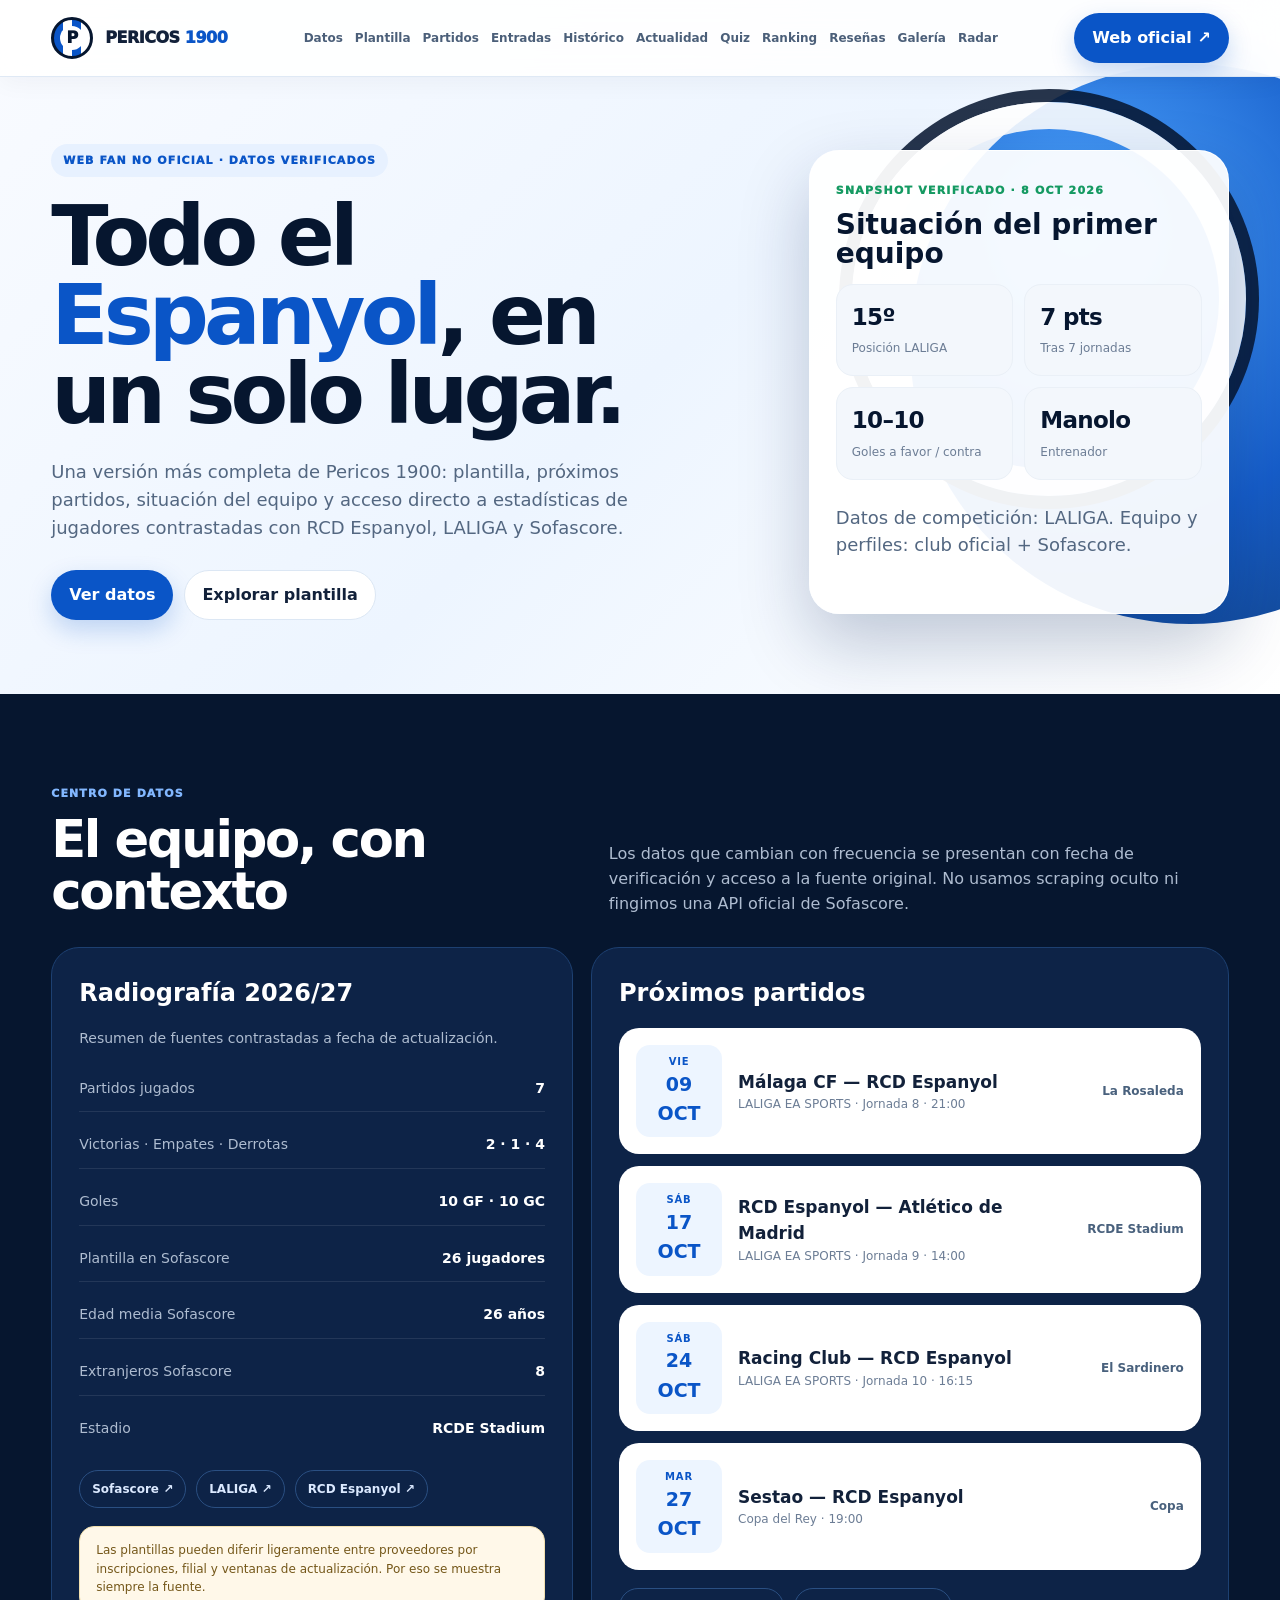
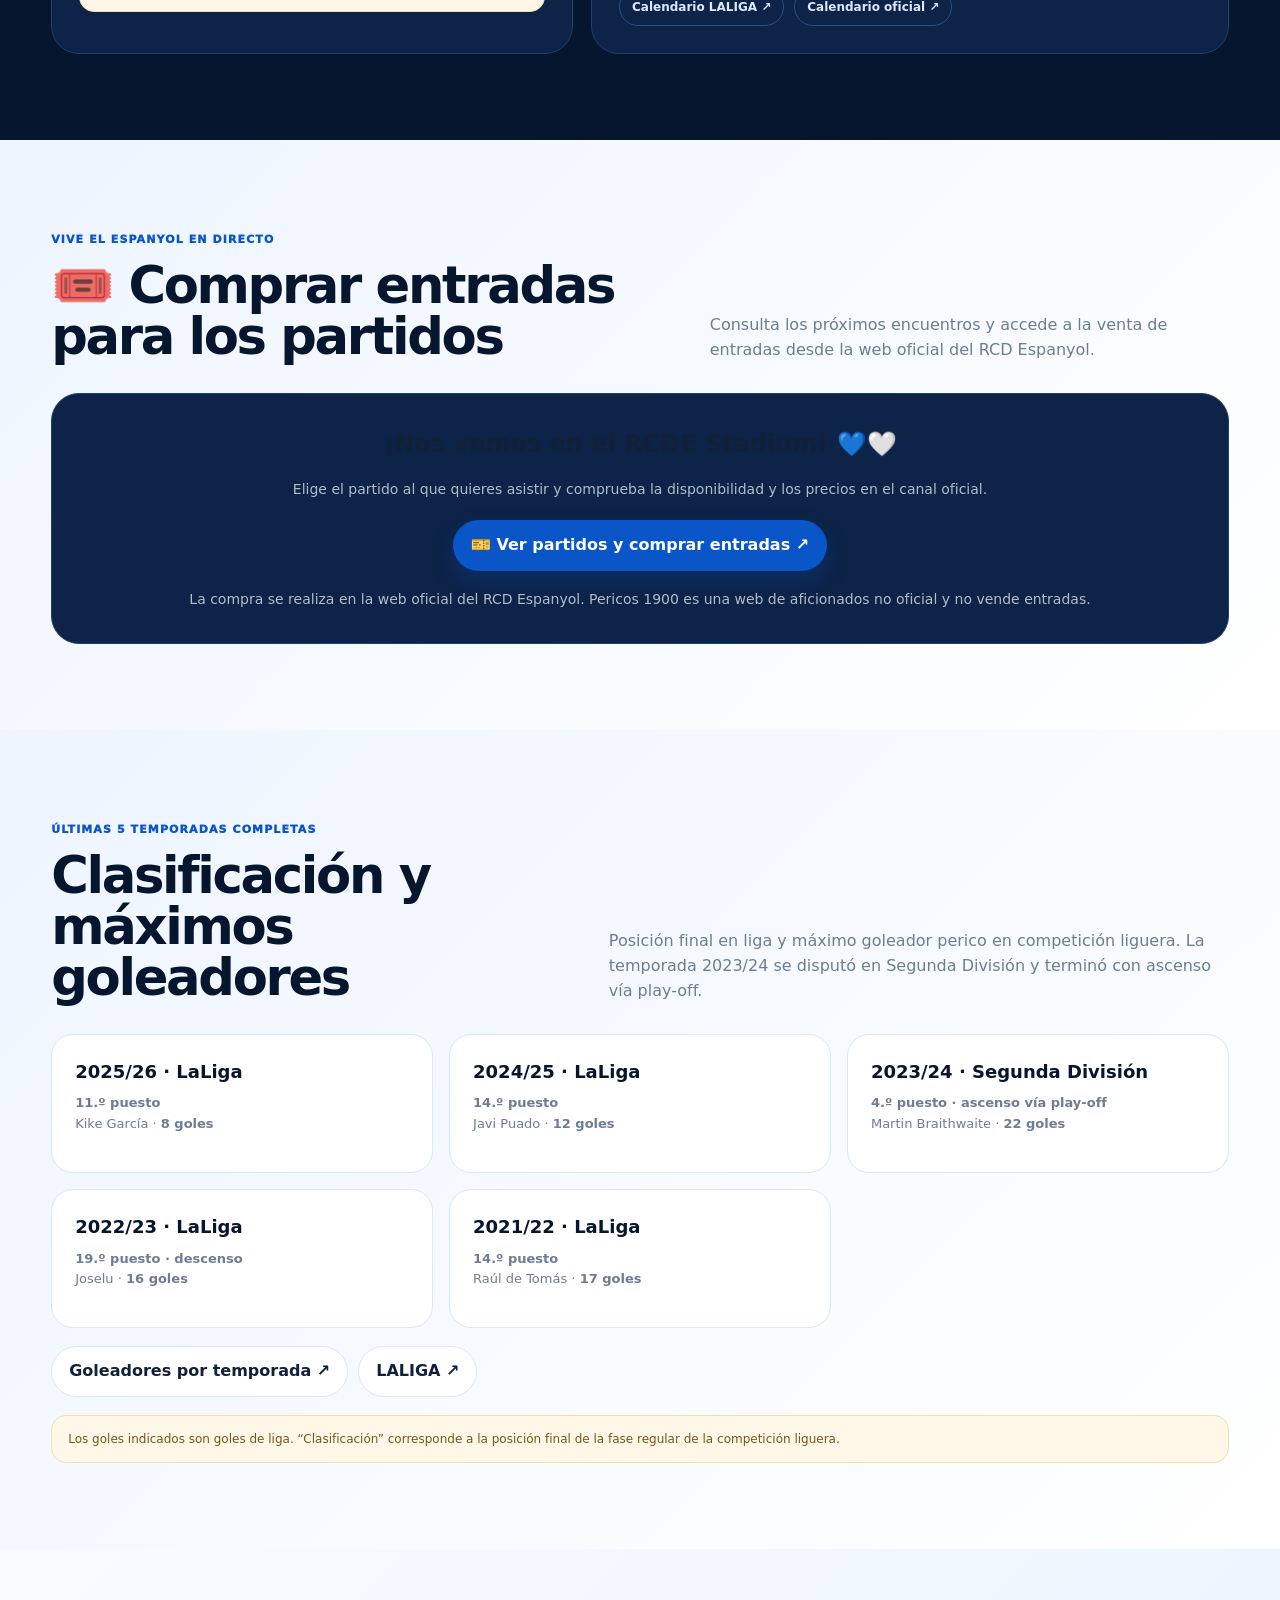
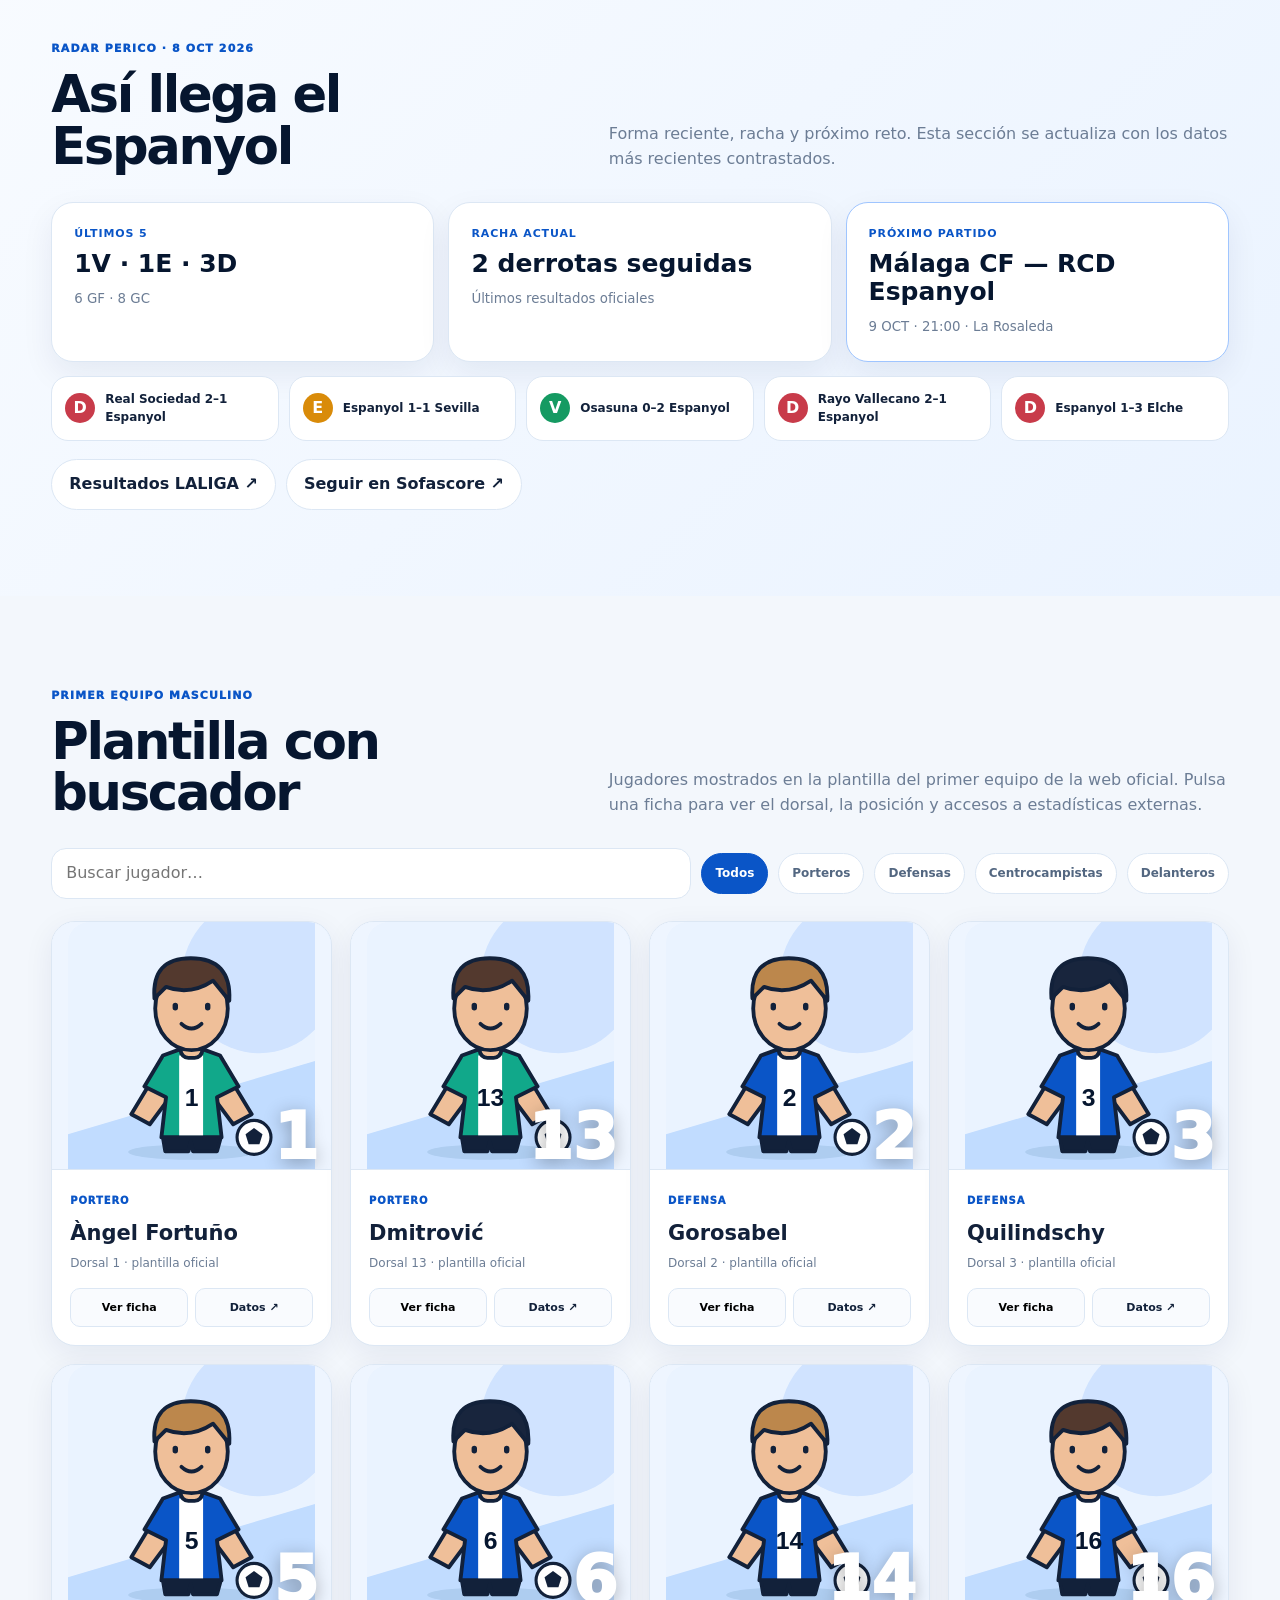
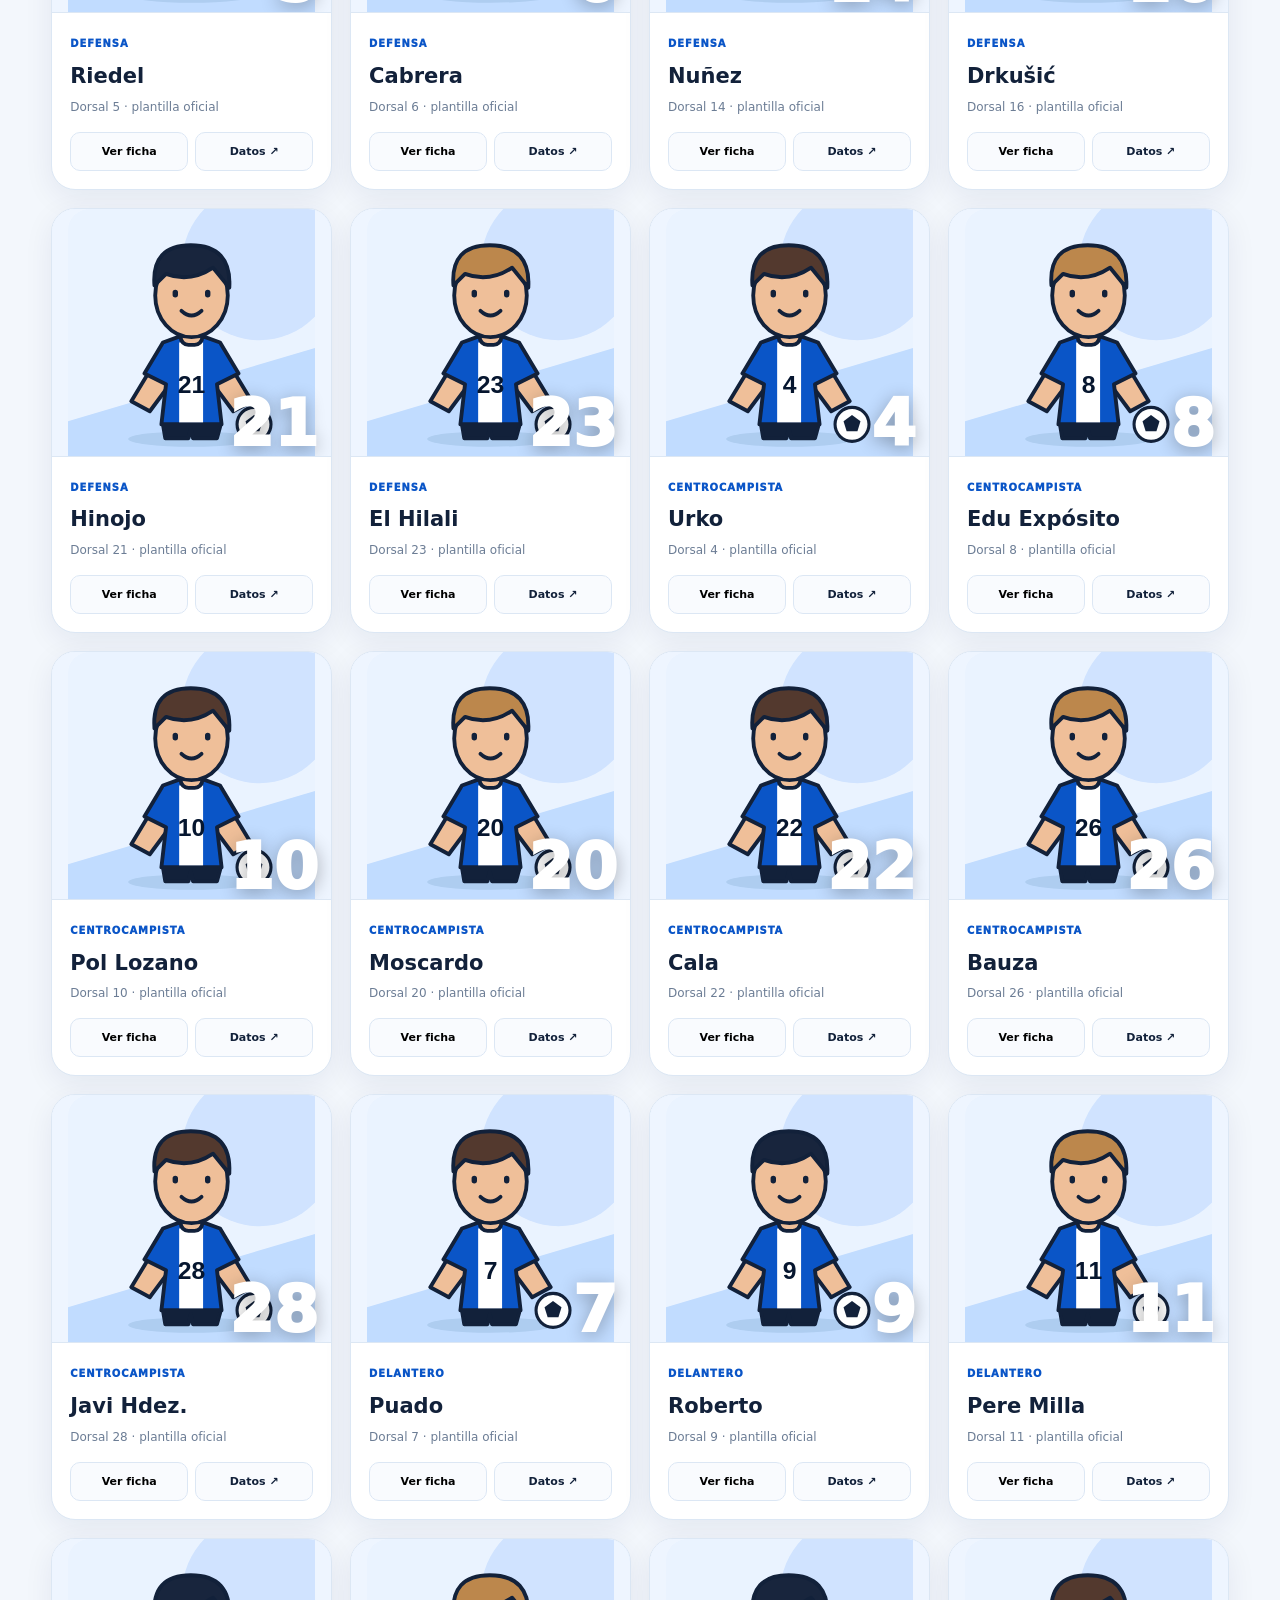
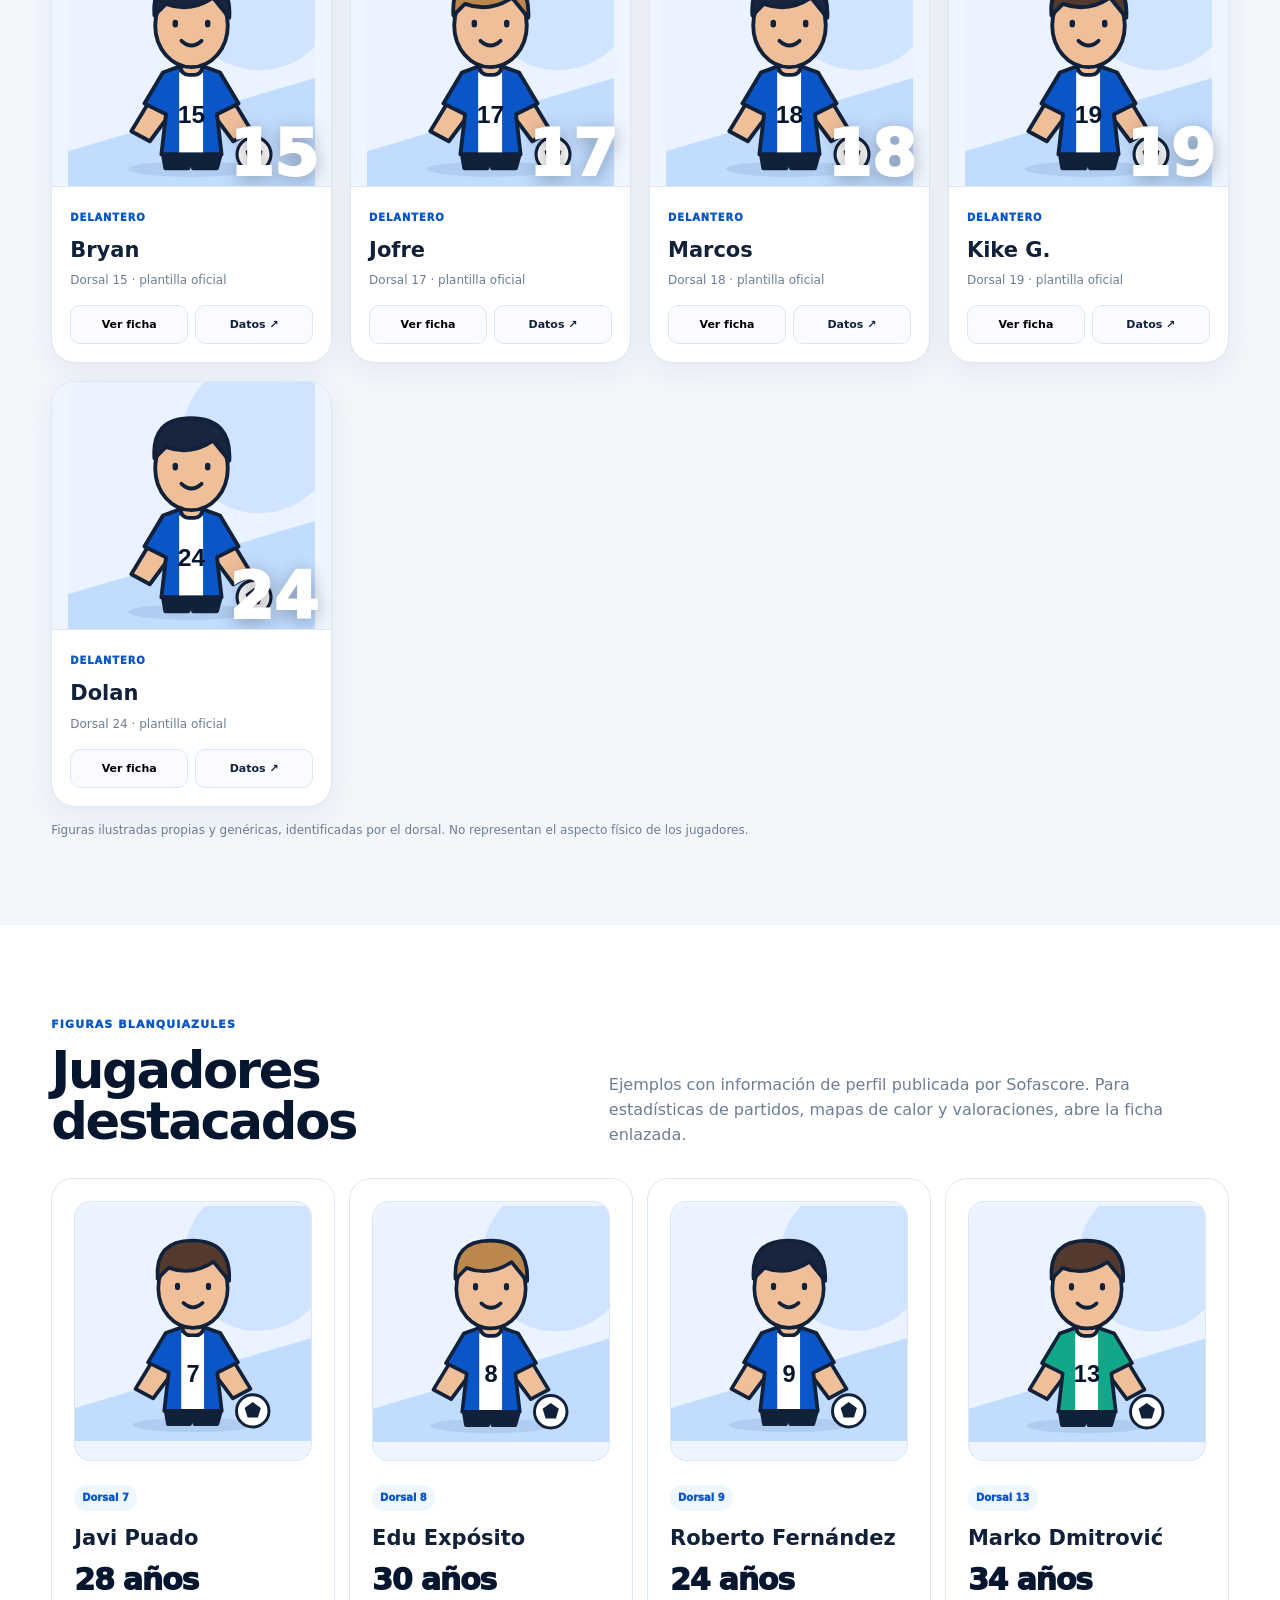
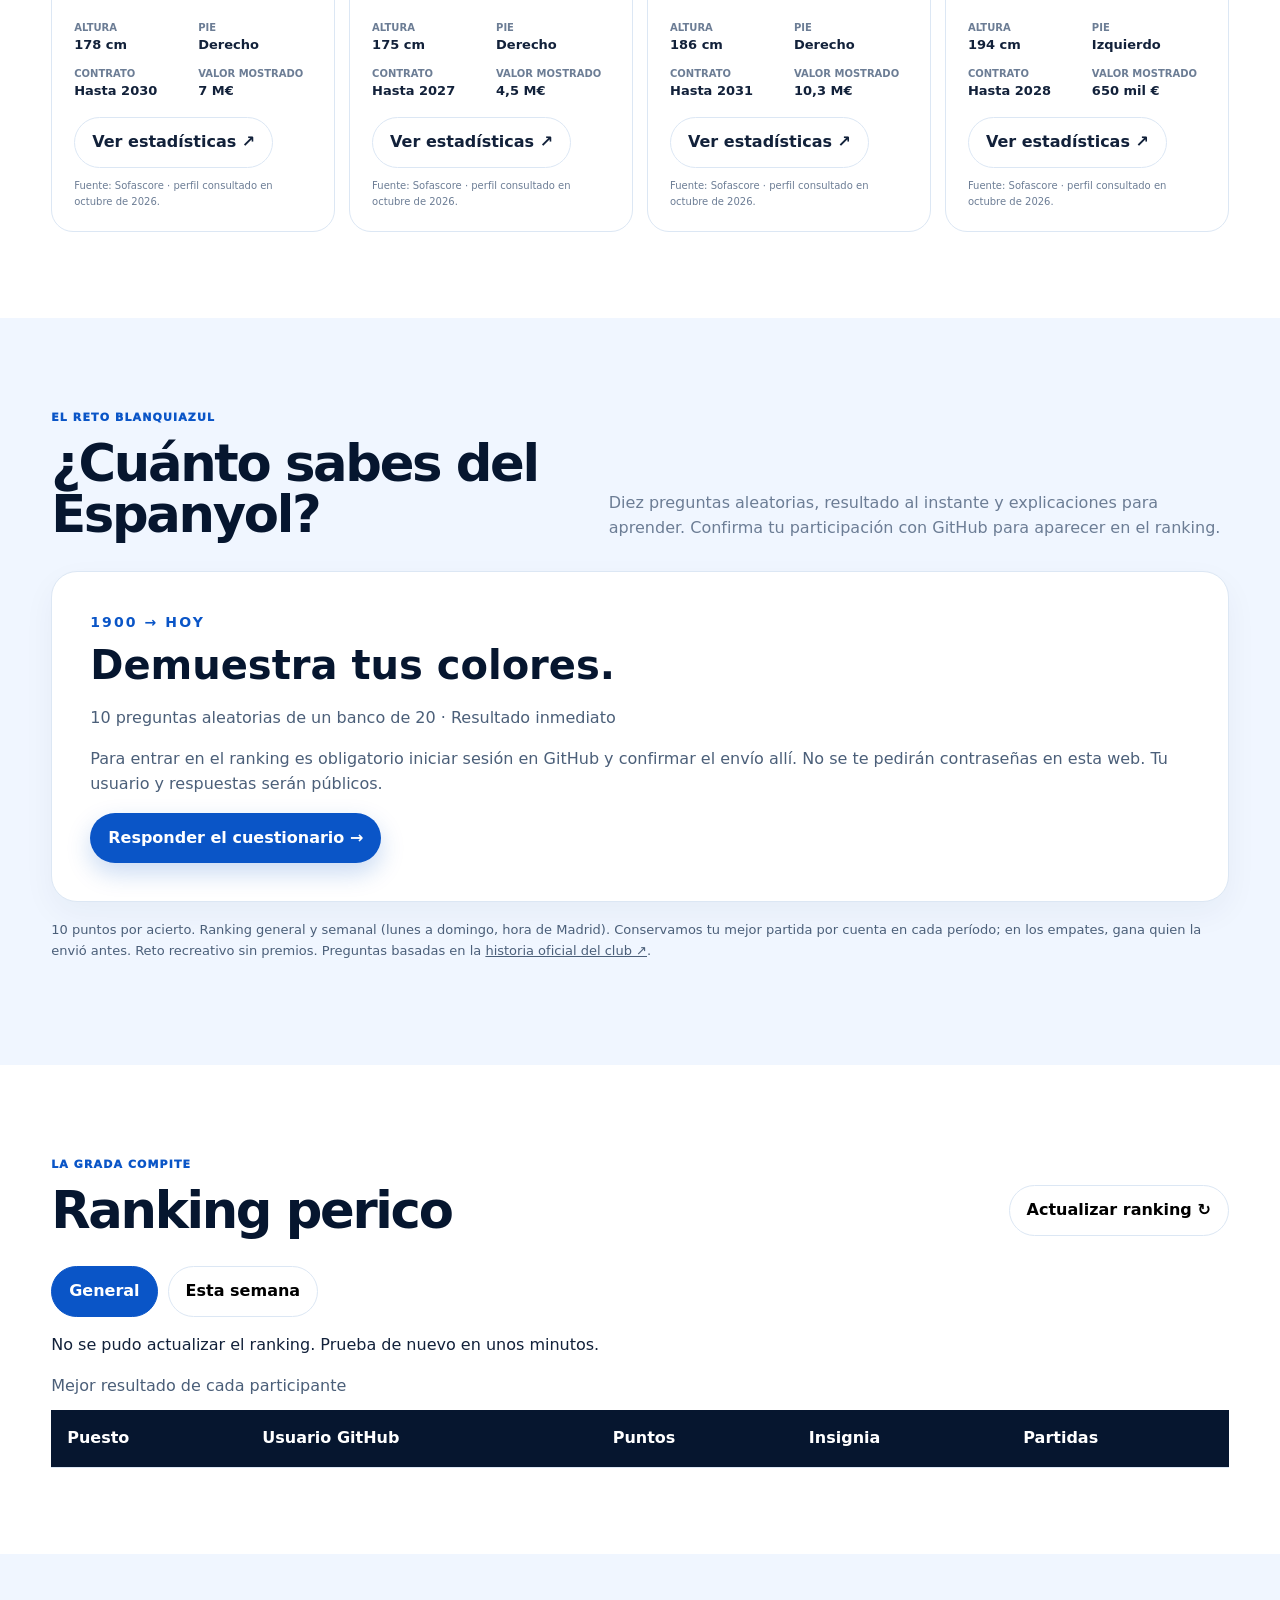
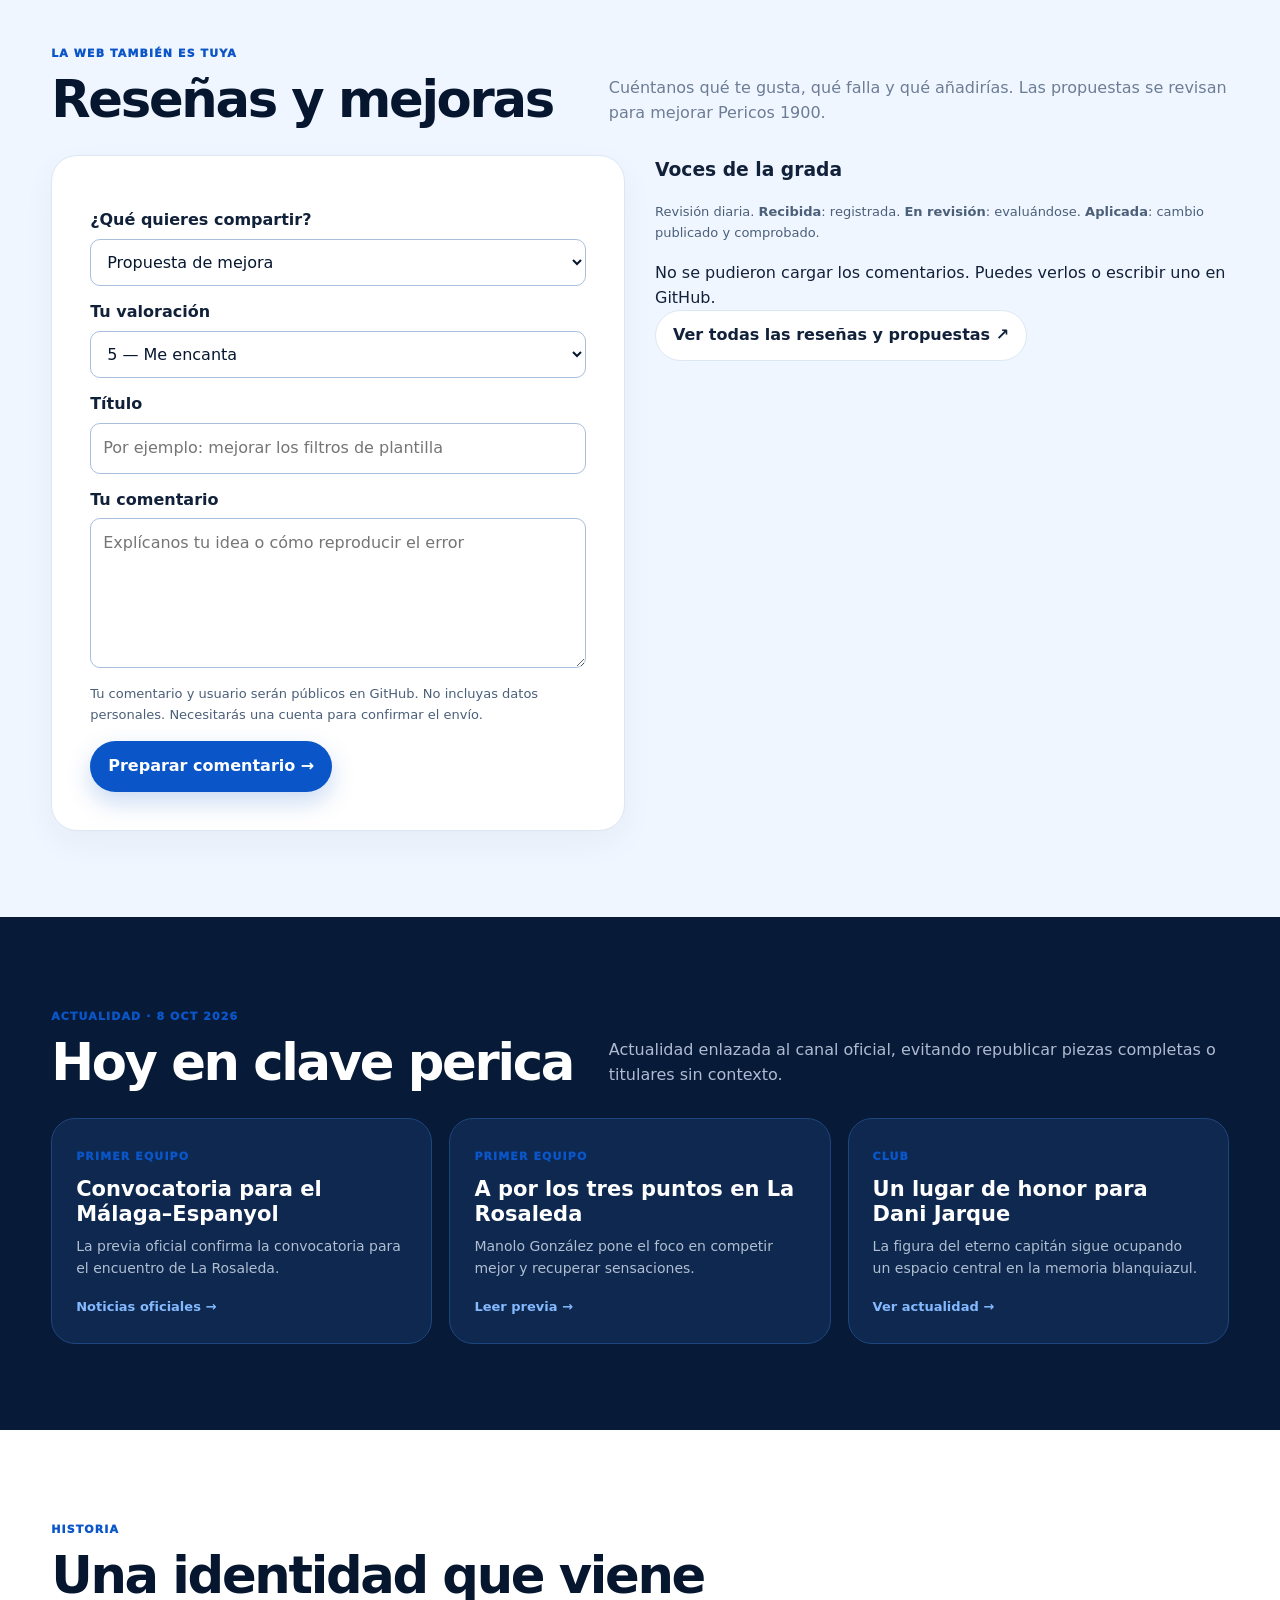
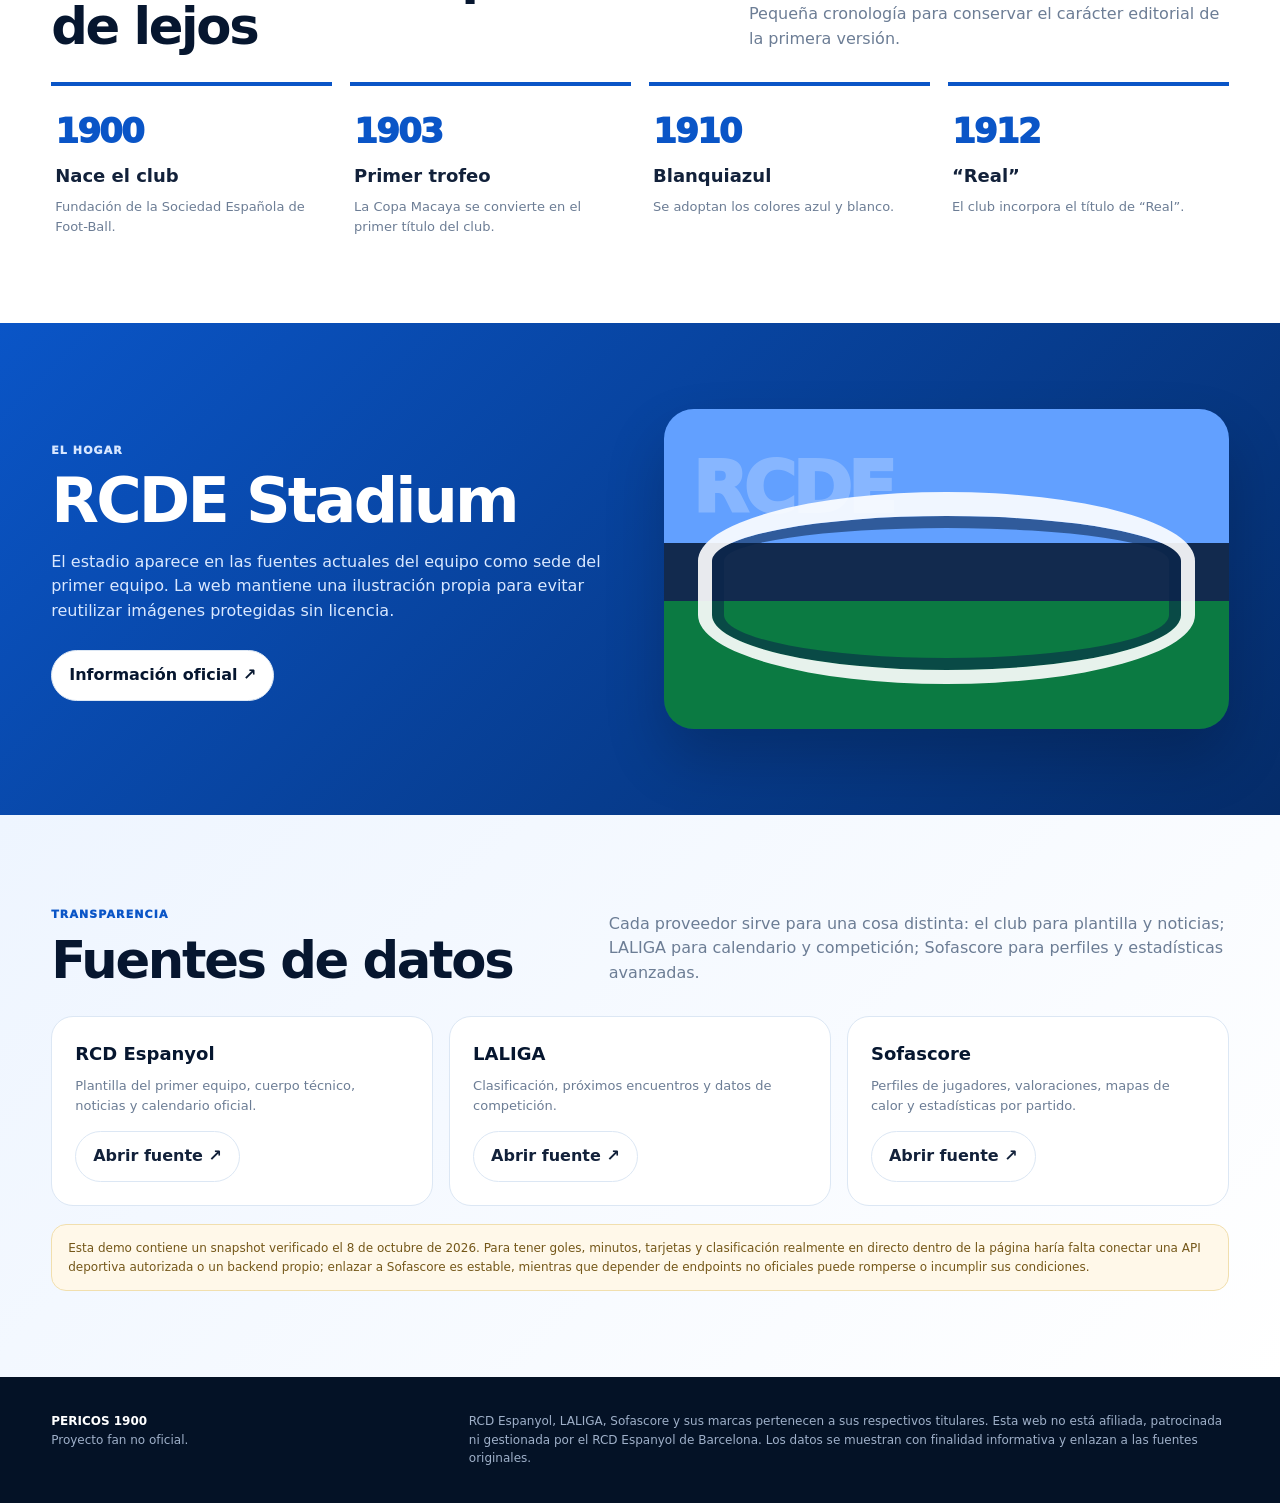
==== index.html @ 3be3096a "Add official Espanyol match ticket section and navigation" ====
<!DOCTYPE html>
<html lang="es">
<head>
<meta charset="UTF-8" />
  <link rel="icon" type="image/svg+xml" href="favicon.svg" />
  <meta name="viewport" content="width=device-width, initial-scale=1.0" />
  <meta name="description" content="Pericos 1900, web de aficionados del RCD Espanyol: plantilla, próximos partidos, historia, estadísticas y actualidad del Espanyol. Sitio no oficial." />
  <title>Pericos 1900 | Espanyol: plantilla, partidos e historia</title>
  <meta name="robots" content="index, follow, max-image-preview:large" />
  <link rel="canonical" href="https://daniferjim20082008-cloud.github.io/pericos1900/" />
  <meta property="og:type" content="website" />
  <meta property="og:locale" content="es_ES" />
  <meta property="og:site_name" content="Pericos 1900" />
  <meta property="og:title" content="Pericos 1900 | Espanyol: plantilla, partidos e historia" />
  <meta property="og:description" content="Web de aficionados del RCD Espanyol: plantilla, próximos partidos, historia, estadísticas y actualidad blanquiazul. Proyecto no oficial." />
  <meta property="og:url" content="https://daniferjim20082008-cloud.github.io/pericos1900/" />
  <script type="application/ld+json">{"@context":"https://schema.org","@type":"WebSite","name":"Pericos 1900","url":"https://daniferjim20082008-cloud.github.io/pericos1900/","description":"Web de aficionados no oficial del RCD Espanyol con plantilla, partidos, historia y actualidad.","inLanguage":"es"}</script>
    <link rel="stylesheet" href="style.css" />
</head>
<body><a class="skip-link" href="#inicio">Saltar al contenido</a>
<header class="topbar"><div class="wrap nav">
  <a class="brand" href="#inicio"><span class="mark"></span><span>PERICOS <span style="color:var(--blue)">1900</span></span></a>
  <nav class="navlinks"><a href="#datos">Datos</a><a href="#plantilla">Plantilla</a><a href="#partidos">Partidos</a><a href="#entradas">Entradas</a><a href="#historico">Histórico</a><a href="#actualidad">Actualidad</a><a href="#quiz">Quiz</a><a href="#ranking">Ranking</a><a href="#resenas">Reseñas</a></nav>
  <a class="btn primary" href="https://www.rcdespanyol.com/es/" target="_blank" rel="noopener">Web oficial ↗</a>
</div></header>

<main>
<section class="hero" id="inicio"><div class="wrap hero-grid">
  <div><div class="eyebrow">Web fan no oficial · datos verificados</div><h1>Todo el <span>Espanyol</span>, en un solo lugar.</h1><p>Una versión más completa de Pericos 1900: plantilla, próximos partidos, situación del equipo y acceso directo a estadísticas de jugadores contrastadas con RCD Espanyol, LALIGA y Sofascore.</p><div class="hero-actions"><a class="btn primary" href="#datos">Ver datos</a><a class="btn ghost" href="#plantilla">Explorar plantilla</a></div></div>
  <aside class="live-card"><span class="meta">Snapshot verificado · 8 OCT 2026</span><h3>Situación del primer equipo</h3><div class="statgrid"><div class="stat"><b>15º</b><span>Posición LALIGA</span></div><div class="stat"><b>7 pts</b><span>Tras 7 jornadas</span></div><div class="stat"><b>10–10</b><span>Goles a favor / contra</span></div><div class="stat"><b>Manolo</b><span>Entrenador</span></div></div><p class="source-line">Datos de competición: LALIGA. Equipo y perfiles: club oficial + Sofascore.</p></aside>
</div></section>

<section class="data-zone" id="datos"><div class="wrap">
  <div class="section-head"><div><span class="tag">Centro de datos</span><h2>El equipo, con contexto</h2></div><p>Los datos que cambian con frecuencia se presentan con fecha de verificación y acceso a la fuente original. No usamos scraping oculto ni fingimos una API oficial de Sofascore.</p></div>
  <div class="data-layout">
    <div class="panel">
      <h3>Radiografía 2026/27</h3><p>Resumen de fuentes contrastadas a fecha de actualización.</p>
      <div class="table"><div class="row"><span>Partidos jugados</span><b>7</b></div><div class="row"><span>Victorias · Empates · Derrotas</span><b>2 · 1 · 4</b></div><div class="row"><span>Goles</span><b>10 GF · 10 GC</b></div><div class="row"><span>Plantilla en Sofascore</span><b>26 jugadores</b></div><div class="row"><span>Edad media Sofascore</span><b>26 años</b></div><div class="row"><span>Extranjeros Sofascore</span><b>8</b></div><div class="row"><span>Estadio</span><b>RCDE Stadium</b></div></div>
      <div class="sources-strip"><a class="source-pill" href="https://www.sofascore.com/es/football/team/espanyol/2814" target="_blank" rel="noopener">Sofascore ↗</a><a class="source-pill" href="https://www.laliga.com/clubes/rcd-espanyol" target="_blank" rel="noopener">LALIGA ↗</a><a class="source-pill" href="https://www.rcdespanyol.com/es/equipos/rcd-espanyol/1" target="_blank" rel="noopener">RCD Espanyol ↗</a></div>
      <div class="note">Las plantillas pueden diferir ligeramente entre proveedores por inscripciones, filial y ventanas de actualización. Por eso se muestra siempre la fuente.</div>
    </div>
    <div class="panel" id="partidos"><h3>Próximos partidos</h3><div class="fixtures">
      <div class="fixture"><div class="datebox"><small>Vie</small><b>09 OCT</b></div><div><h4>Málaga CF — RCD Espanyol</h4><p>LALIGA EA SPORTS · Jornada 8 · 21:00</p></div><div class="venue">La Rosaleda</div></div>
      <div class="fixture"><div class="datebox"><small>Sáb</small><b>17 OCT</b></div><div><h4>RCD Espanyol — Atlético de Madrid</h4><p>LALIGA EA SPORTS · Jornada 9 · 14:00</p></div><div class="venue">RCDE Stadium</div></div>
      <div class="fixture"><div class="datebox"><small>Sáb</small><b>24 OCT</b></div><div><h4>Racing Club — RCD Espanyol</h4><p>LALIGA EA SPORTS · Jornada 10 · 16:15</p></div><div class="venue">El Sardinero</div></div>
      <div class="fixture"><div class="datebox"><small>Mar</small><b>27 OCT</b></div><div><h4>Sestao — RCD Espanyol</h4><p>Copa del Rey · 19:00</p></div><div class="venue">Copa</div></div>
    </div><div class="sources-strip"><a class="source-pill" href="https://www.laliga.com/clubes/rcd-espanyol/proximos-partidos" target="_blank" rel="noopener">Calendario LALIGA ↗</a><a class="source-pill" href="https://www.rcdespanyol.com/es/proximos-partidos" target="_blank" rel="noopener">Calendario oficial ↗</a></div></div>
  </div>
</div></section>


<section class="source-section" id="entradas"><div class="wrap">
  <div class="section-head"><div><span class="tag">Vive el Espanyol en directo</span><h2>🎟️ Comprar entradas para los partidos</h2></div><p>Consulta los próximos encuentros y accede a la venta de entradas desde la web oficial del RCD Espanyol.</p></div>
  <div class="panel" style="text-align:center;padding:32px 22px">
    <h3>¡Nos vemos en el RCDE Stadium! 💙🤍</h3>
    <p>Elige el partido al que quieres asistir y comprueba la disponibilidad y los precios en el canal oficial.</p>
    <div class="hero-actions" style="justify-content:center;margin-top:20px"><a class="btn primary" href="https://www.rcdespanyol.com/es/proximos-partidos" target="_blank" rel="noopener noreferrer">🎫 Ver partidos y comprar entradas ↗</a></div>
    <p class="source-line" style="margin-top:18px">La compra se realiza en la web oficial del RCD Espanyol. Pericos 1900 es una web de aficionados no oficial y no vende entradas.</p>
  </div>
</div></section>

<section class="source-section" id="historico"><div class="wrap">
  <div class="section-head"><div><span class="tag">Últimas 5 temporadas completas</span><h2>Clasificación y máximos goleadores</h2></div><p>Posición final en liga y máximo goleador perico en competición liguera. La temporada 2023/24 se disputó en Segunda División y terminó con ascenso vía play-off.</p></div>
  <div class="source-cards">
    <article class="source-card"><strong>2025/26 · LaLiga</strong><p><b>11.º puesto</b><br>Kike García · <b>8 goles</b></p></article>
    <article class="source-card"><strong>2024/25 · LaLiga</strong><p><b>14.º puesto</b><br>Javi Puado · <b>12 goles</b></p></article>
    <article class="source-card"><strong>2023/24 · Segunda División</strong><p><b>4.º puesto · ascenso vía play-off</b><br>Martin Braithwaite · <b>22 goles</b></p></article>
    <article class="source-card"><strong>2022/23 · LaLiga</strong><p><b>19.º puesto · descenso</b><br>Joselu · <b>16 goles</b></p></article>
    <article class="source-card"><strong>2021/22 · LaLiga</strong><p><b>14.º puesto</b><br>Raúl de Tomás · <b>17 goles</b></p></article>
  </div>
  <div class="sources-strip">
    <a class="btn ghost" href="https://www.transfermarkt.com/espanyol-barcelona/toptorschuetzensaison/verein/714" target="_blank" rel="noopener">Goleadores por temporada ↗</a>
    <a class="btn ghost" href="https://www.laliga.com/clubes/rcd-espanyol" target="_blank" rel="noopener">LALIGA ↗</a>
  </div>
  <div class="note">Los goles indicados son goles de liga. “Clasificación” corresponde a la posición final de la fase regular de la competición liguera.</div>
</div></section>

<section class="squad" id="plantilla"><div class="wrap">
  <div class="section-head"><div><span class="tag">Primer equipo masculino</span><h2>Plantilla con buscador</h2></div><p>Jugadores mostrados en la plantilla del primer equipo de la web oficial. Pulsa una ficha para ver el dorsal, la posición y accesos a estadísticas externas.</p></div>
  <div class="toolbar"><input class="search" id="searchPlayer" type="search" placeholder="Buscar jugador…" aria-label="Buscar jugador"><button class="filter active" data-filter="Todos">Todos</button><button class="filter" data-filter="Portero">Porteros</button><button class="filter" data-filter="Defensa">Defensas</button><button class="filter" data-filter="Centrocampista">Centrocampistas</button><button class="filter" data-filter="Delantero">Delanteros</button></div>
  <div class="player-grid" id="playerGrid"></div><p class="portrait-disclaimer">Figuras ilustradas propias y genéricas, identificadas por el dorsal. No representan el aspecto físico de los jugadores.</p>
</div></section>

<section class="featured"><div class="wrap">
  <div class="section-head"><div><span class="tag">Fichas ampliadas · Sofascore</span><h2>Jugadores destacados</h2></div><p>Ejemplos con información de perfil publicada por Sofascore. Para estadísticas de partidos, mapas de calor y valoraciones, abre la ficha enlazada.</p></div>
  <div class="feature-grid">
    <article class="profile"><span class="badge">Dorsal 7</span><h3>Javi Puado</h3><div class="big">28 años</div><dl><div><dt>Altura</dt><dd>178 cm</dd></div><div><dt>Pie</dt><dd>Derecho</dd></div><div><dt>Contrato</dt><dd>Hasta 2030</dd></div><div><dt>Valor mostrado</dt><dd>7 M€</dd></div></dl><a class="btn ghost" href="https://www.sofascore.com/es/football/player/javi-puado/891511" target="_blank" rel="noopener">Ver estadísticas ↗</a><p class="src">Fuente: Sofascore · perfil consultado en octubre de 2026.</p></article>
    <article class="profile"><span class="badge">Dorsal 8</span><h3>Edu Expósito</h3><div class="big">30 años</div><dl><div><dt>Altura</dt><dd>175 cm</dd></div><div><dt>Pie</dt><dd>Derecho</dd></div><div><dt>Contrato</dt><dd>Hasta 2027</dd></div><div><dt>Valor mostrado</dt><dd>4,5 M€</dd></div></dl><a class="btn ghost" href="https://www.sofascore.com/es/football/player/edu-exposito/877262" target="_blank" rel="noopener">Ver estadísticas ↗</a><p class="src">Fuente: Sofascore · perfil consultado en octubre de 2026.</p></article>
    <article class="profile"><span class="badge">Dorsal 9</span><h3>Roberto Fernández</h3><div class="big">24 años</div><dl><div><dt>Altura</dt><dd>186 cm</dd></div><div><dt>Pie</dt><dd>Derecho</dd></div><div><dt>Contrato</dt><dd>Hasta 2031</dd></div><div><dt>Valor mostrado</dt><dd>10,3 M€</dd></div></dl><a class="btn ghost" href="https://www.sofascore.com/es/football/player/roberto-fernandez/1392592" target="_blank" rel="noopener">Ver estadísticas ↗</a><p class="src">Fuente: Sofascore · perfil consultado en octubre de 2026.</p></article>
    <article class="profile"><span class="badge">Dorsal 13</span><h3>Marko Dmitrović</h3><div class="big">34 años</div><dl><div><dt>Altura</dt><dd>194 cm</dd></div><div><dt>Pie</dt><dd>Izquierdo</dd></div><div><dt>Contrato</dt><dd>Hasta 2028</dd></div><div><dt>Valor mostrado</dt><dd>650 mil €</dd></div></dl><a class="btn ghost" href="https://www.sofascore.com/es/football/player/marko-dmitrovic/94527" target="_blank" rel="noopener">Ver estadísticas ↗</a><p class="src">Fuente: Sofascore · perfil consultado en octubre de 2026.</p></article>
  </div>
</div></section>

<section class="community-zone" id="quiz"><div class="wrap">
 <div class="section-head"><div><span class="tag">El reto blanquiazul</span><h2>¿Cuánto sabes del Espanyol?</h2></div><p>Diez preguntas aleatorias, resultado al instante y explicaciones para aprender. Confirma tu participación con GitHub para aparecer en el ranking.</p></div>
 <div class="community-card">
  <div id="quiz-intro"><span class="quiz-kicker">1900 → HOY</span><h3>Demuestra tus colores.</h3><p id="quiz-load" role="status">Cargando preguntas…</p><p>Para entrar en el ranking es obligatorio iniciar sesión en GitHub y confirmar el envío allí. No se te pedirán contraseñas en esta web. Tu usuario y respuestas serán públicos.</p><button id="quiz-start" class="btn primary" disabled>Responder el cuestionario →</button></div>
  <div id="quiz-game" hidden><p id="quiz-progress" aria-live="polite"></p><progress id="quiz-meter" max="10" value="1" aria-label="Progreso del cuestionario"></progress><fieldset><legend id="quiz-question" tabindex="-1"></legend><div id="quiz-options"></div></fieldset><div class="community-actions"><button id="quiz-back" class="btn ghost">← Anterior</button><button id="quiz-next" class="btn primary" disabled>Siguiente →</button></div></div>
  <div id="quiz-finish" hidden tabindex="-1"><span class="tag">Tu resultado</span><div class="quiz-result"><strong id="quiz-score"></strong><span id="quiz-badge" class="quiz-badge"></span></div><h3 id="quiz-summary"></h3><p>Este resultado todavía no está registrado. Para aparecer en el ranking, abre GitHub, inicia sesión y pulsa <strong>Create / Submit new issue</strong>. Conserva el bloque de respuestas.</p><p>El ranking se actualiza unos minutos después de confirmar el envío.</p><div class="community-actions"><a id="quiz-submit" class="btn primary" target="_blank" rel="noopener">Guardar en el ranking con GitHub ↗</a><button id="quiz-retry" class="btn ghost">Otra partida aleatoria</button></div><h4 class="answers-heading">Repasa tus respuestas</h4><div id="quiz-explanations"></div></div>
 </div>
 <p class="community-note">10 puntos por acierto. Ranking general y semanal (lunes a domingo, hora de Madrid). Conservamos tu mejor partida por cuenta en cada período; en los empates, gana quien la envió antes. Reto recreativo sin premios. Preguntas basadas en la <a href="https://www.rcdespanyol.com/es/historia" target="_blank" rel="noopener">historia oficial del club ↗</a>.</p>
</div></section>
<section id="ranking"><div class="wrap"><div class="section-head"><div><span class="tag">La grada compite</span><h2>Ranking perico</h2></div><button id="ranking-refresh" class="btn ghost">Actualizar ranking ↻</button></div><div class="ranking-switch" role="group" aria-label="Período del ranking"><button class="btn ghost" data-ranking="general" aria-pressed="true">General</button><button class="btn ghost" data-ranking="weekly" aria-pressed="false">Esta semana</button></div><p id="ranking-period"></p><p id="ranking-status" role="status">Cargando clasificación…</p><div class="ranking-scroll"><table class="ranking-table"><caption>Mejor resultado de cada participante</caption><thead><tr><th scope="col">Puesto</th><th scope="col">Usuario GitHub</th><th scope="col">Puntos</th><th scope="col">Insignia</th><th scope="col">Partidas</th></tr></thead><tbody id="ranking-body"></tbody></table></div></div></section>
<section class="community-zone" id="resenas"><div class="wrap"><div class="section-head"><div><span class="tag">La web también es tuya</span><h2>Reseñas y mejoras</h2></div><p>Cuéntanos qué te gusta, qué falla y qué añadirías. Las propuestas se revisan para mejorar Pericos 1900.</p></div><div class="feedback-layout"><div class="community-card"><form id="review-form"><label for="review-kind">¿Qué quieres compartir?</label><select id="review-kind"><option>Propuesta de mejora</option><option>Reseña</option><option>Error en la web</option></select><label for="review-rating">Tu valoración</label><select id="review-rating"><option value="5">5 — Me encanta</option><option value="4">4 — Muy bien</option><option value="3">3 — Mejorable</option><option value="2">2 — Le falta bastante</option><option value="1">1 — No me convence</option></select><label for="review-title">Título</label><input id="review-title" required maxlength="100" placeholder="Por ejemplo: mejorar los filtros de plantilla"><label for="review-message">Tu comentario</label><textarea id="review-message" required minlength="5" maxlength="1500" rows="5" placeholder="Explícanos tu idea o cómo reproducir el error"></textarea><p class="community-note">Tu comentario y usuario serán públicos en GitHub. No incluyas datos personales. Necesitarás una cuenta para confirmar el envío.</p><button class="btn primary" type="submit">Preparar comentario →</button></form><div id="review-confirm" hidden><p>Comentario preparado. Confirma su publicación en GitHub:</p><a class="btn dark" id="review-send" target="_blank" rel="noopener">Abrir y confirmar en GitHub ↗</a></div></div><div><h3>Voces de la grada</h3><p class="community-note">Revisión diaria. <b>Recibida</b>: registrada. <b>En revisión</b>: evaluándose. <b>Aplicada</b>: cambio publicado y comprobado.</p><p id="review-status" role="status">Cargando comentarios…</p><div id="review-list"></div><a class="btn ghost" href="https://github.com/daniferjim20082008-cloud/pericos1900/issues?q=is%3Aissue+%22%5BPericos+web%5D%22" target="_blank" rel="noopener">Ver todas las reseñas y propuestas ↗</a></div></div></div></section>

<section class="news" id="actualidad"><div class="wrap"><div class="section-head"><div><span class="tag">Actualidad · 8 OCT 2026</span><h2>Hoy en clave perica</h2></div><p>Actualidad enlazada al canal oficial, evitando republicar piezas completas o titulares sin contexto.</p></div><div class="cards">
  <article class="card"><span class="tag">Primer equipo</span><h3>Convocatoria para el Málaga–Espanyol</h3><p>La previa oficial confirma la convocatoria para el encuentro de La Rosaleda.</p><a href="https://www.rcdespanyol.com/es/noticias" target="_blank" rel="noopener">Noticias oficiales →</a></article>
  <article class="card"><span class="tag">Primer equipo</span><h3>A por los tres puntos en La Rosaleda</h3><p>Manolo González pone el foco en competir mejor y recuperar sensaciones.</p><a href="https://campaigns.rcdespanyol.com/es/noticia/a-por-los-tres-puntos-en-la-rosaleda/20854" target="_blank" rel="noopener">Leer previa →</a></article>
  <article class="card"><span class="tag">Club</span><h3>Un lugar de honor para Dani Jarque</h3><p>La figura del eterno capitán sigue ocupando un espacio central en la memoria blanquiazul.</p><a href="https://www.rcdespanyol.com/es/noticias" target="_blank" rel="noopener">Ver actualidad →</a></article>
</div></div></section>

<section id="historia"><div class="wrap"><div class="section-head"><div><span class="tag">Historia</span><h2>Una identidad que viene de lejos</h2></div><p>Pequeña cronología para conservar el carácter editorial de la primera versión.</p></div><div class="timeline"><div class="moment"><div class="year">1900</div><h3>Nace el club</h3><p>Fundación de la Sociedad Española de Foot-Ball.</p></div><div class="moment"><div class="year">1903</div><h3>Primer trofeo</h3><p>La Copa Macaya se convierte en el primer título del club.</p></div><div class="moment"><div class="year">1910</div><h3>Blanquiazul</h3><p>Se adoptan los colores azul y blanco.</p></div><div class="moment"><div class="year">1912</div><h3>“Real”</h3><p>El club incorpora el título de “Real”.</p></div></div></div></section>

<section class="stadium" id="estadio"><div class="wrap stadium-grid"><div><span class="tag" style="color:#d8e7ff">El hogar</span><h2>RCDE Stadium</h2><p>El estadio aparece en las fuentes actuales del equipo como sede del primer equipo. La web mantiene una ilustración propia para evitar reutilizar imágenes protegidas sin licencia.</p><a class="btn ghost" href="https://www.rcdespanyol.com/es/" target="_blank" rel="noopener" style="background:#fff;color:var(--navy)">Información oficial ↗</a></div><div class="stadium-visual" role="img" aria-label="Ilustración abstracta de un estadio de fútbol"></div></div></section>

<section class="source-section" id="fuentes"><div class="wrap"><div class="section-head"><div><span class="tag">Transparencia</span><h2>Fuentes de datos</h2></div><p>Cada proveedor sirve para una cosa distinta: el club para plantilla y noticias; LALIGA para calendario y competición; Sofascore para perfiles y estadísticas avanzadas.</p></div><div class="source-cards">
  <div class="source-card"><strong>RCD Espanyol</strong><p>Plantilla del primer equipo, cuerpo técnico, noticias y calendario oficial.</p><a class="btn ghost" href="https://www.rcdespanyol.com/es/equipos/rcd-espanyol/1" target="_blank" rel="noopener">Abrir fuente ↗</a></div>
  <div class="source-card"><strong>LALIGA</strong><p>Clasificación, próximos encuentros y datos de competición.</p><a class="btn ghost" href="https://www.laliga.com/clubes/rcd-espanyol" target="_blank" rel="noopener">Abrir fuente ↗</a></div>
  <div class="source-card"><strong>Sofascore</strong><p>Perfiles de jugadores, valoraciones, mapas de calor y estadísticas por partido.</p><a class="btn ghost" href="https://www.sofascore.com/es/football/team/espanyol/2814" target="_blank" rel="noopener">Abrir fuente ↗</a></div>
</div><div class="note">Esta demo contiene un snapshot verificado el 8 de octubre de 2026. Para tener goles, minutos, tarjetas y clasificación realmente en directo dentro de la página haría falta conectar una API deportiva autorizada o un backend propio; enlazar a Sofascore es estable, mientras que depender de endpoints no oficiales puede romperse o incumplir sus condiciones.</div></div></section>
</main>

<footer><div class="wrap foot"><div><b>PERICOS 1900</b><br>Proyecto fan no oficial.</div><p class="disclaimer">RCD Espanyol, LALIGA, Sofascore y sus marcas pertenecen a sus respectivos titulares. Esta web no está afiliada, patrocinada ni gestionada por el RCD Espanyol de Barcelona. Los datos se muestran con finalidad informativa y enlazan a las fuentes originales.</p></div></footer>

<div class="modal" id="playerModal" aria-hidden="true"><div class="modal-card"><div class="modal-top"><div><span class="tag" id="mRole">Jugador</span><h3 id="mName">Jugador</h3><p class="modal-meta" id="mMeta"></p></div><button class="close" id="closeModal" aria-label="Cerrar">×</button></div><div class="modal-stats"><div class="modal-stat"><small>Dorsal</small><b id="mNumber"></b></div><div class="modal-stat"><small>Posición</small><b id="mPosition"></b></div><div class="modal-stat"><small>Fuente plantilla</small><b>RCD Espanyol</b></div><div class="modal-stat"><small>Datos avanzados</small><b>Sofascore / LALIGA</b></div></div><div class="modal-actions"><a class="btn primary" id="mOfficial" href="https://www.rcdespanyol.com/es/equipos/rcd-espanyol/1" target="_blank" rel="noopener">Plantilla oficial ↗</a><a class="btn ghost" id="mSofa" href="https://www.sofascore.com/es/football/team/espanyol/2814" target="_blank" rel="noopener">Sofascore ↗</a></div></div></div>
<script src="avatar.js"></script>
<script src="app.js"></script>
<script src="quiz-core.js" defer></script>
<script src="community.js" defer></script>
</body>
</html>
---- style.css ----
:root{--blue:#0a55c7;--blue2:#1578ff;--navy:#06162f;--white:#fff;--soft:#f3f7fc;--text:#12213a;--muted:#6c7d95;--line:#dce7f4;--green:#159a62;--amber:#d98b09;--shadow:0 20px 55px rgba(6,29,68,.12);--radius:24px}*{box-sizing:border-box;margin:0;padding:0}html{scroll-behavior:smooth}body{font-family:Inter,ui-sans-serif,system-ui,-apple-system,BlinkMacSystemFont,"Segoe UI",sans-serif;color:var(--text);background:#fff;line-height:1.55}a{text-decoration:none;color:inherit}button,input{font:inherit}.wrap{width:min(1180px,92%);margin:auto}.topbar{position:fixed;inset:0 0 auto;z-index:40;background:rgba(255,255,255,.88);backdrop-filter:blur(16px);border-bottom:1px solid rgba(220,231,244,.9)}.nav{height:76px;display:flex;align-items:center;justify-content:space-between;gap:24px}.brand{display:flex;align-items:center;gap:12px;font-weight:950;letter-spacing:-.03em}.mark{width:42px;height:42px;border-radius:50%;display:grid;place-items:center;background:repeating-linear-gradient(90deg,var(--blue) 0 9px,#fff 9px 18px);border:3px solid var(--navy);box-shadow:0 0 0 4px #fff}.mark:after{content:"P";font-size:16px;color:var(--navy);background:#fff;width:24px;height:24px;border-radius:50%;display:grid;place-items:center;font-weight:1000}.navlinks{display:flex;gap:20px;font-weight:800;font-size:13px;color:#4b5f79}.navlinks a:hover{color:var(--blue)}.btn{display:inline-flex;align-items:center;justify-content:center;gap:8px;padding:12px 17px;border-radius:999px;font-weight:850;border:1px solid transparent;transition:.2s ease;cursor:pointer}.btn.primary{background:var(--blue);color:#fff;box-shadow:0 10px 24px rgba(10,85,199,.22)}.btn.primary:hover{transform:translateY(-2px);background:#0648ae}.btn.ghost{background:#fff;border-color:var(--line)}.btn.ghost:hover{border-color:#a8c1e8;transform:translateY(-2px)}.btn.dark{background:var(--navy);color:#fff}.hero{padding:144px 0 74px;background:linear-gradient(135deg,#f9fbff,#edf5ff 52%,#fff);position:relative;overflow:hidden}.hero:before{content:"";position:absolute;width:560px;height:560px;border-radius:50%;right:-190px;top:64px;background:radial-gradient(circle at 30% 30%,#46a1ff,#0a55c7 56%,#05336f);opacity:.95}.hero:after{content:"";position:absolute;right:34px;top:102px;width:340px;height:340px;border-radius:50%;border:27px solid rgba(255,255,255,.88);box-shadow:0 0 0 13px rgba(6,22,47,.86)}.hero-grid{display:grid;grid-template-columns:1.08fr .92fr;align-items:center;gap:44px;position:relative;z-index:2}.eyebrow,.tag{display:inline-flex;align-items:center;gap:8px;font-size:11px;font-weight:950;letter-spacing:.1em;text-transform:uppercase;border-radius:999px}.eyebrow{background:#e7f1ff;color:var(--blue);padding:8px 12px;margin-bottom:20px}.hero h1{font-size:clamp(48px,7vw,84px);line-height:.94;letter-spacing:-.058em;color:var(--navy);max-width:760px}.hero h1 span{color:var(--blue)}.hero p{font-size:18px;color:#536781;max-width:680px;margin:24px 0 28px}.hero-actions{display:flex;flex-wrap:wrap;gap:11px}.live-card{margin-left:auto;width:min(420px,100%);background:rgba(255,255,255,.94);border:1px solid rgba(255,255,255,.95);border-radius:30px;padding:26px;box-shadow:0 30px 70px rgba(4,30,76,.23)}.live-card .meta{font-size:11px;text-transform:uppercase;font-weight:950;letter-spacing:.11em;color:var(--green)}.live-card h3{font-size:28px;line-height:1.05;margin:8px 0 15px;color:var(--navy)}.source-line{font-size:12px;color:var(--muted);margin-top:13px}.statgrid{display:grid;grid-template-columns:repeat(2,1fr);gap:11px}.stat{background:var(--soft);padding:15px;border-radius:17px;border:1px solid #eaf0f7}.stat b{display:block;font-size:23px;color:var(--navy);letter-spacing:-.03em}.stat span{font-size:12px;color:var(--muted)}section{padding:86px 0}.section-head{display:flex;justify-content:space-between;gap:28px;align-items:end;margin-bottom:30px}.section-head h2{font-size:clamp(34px,4vw,54px);line-height:1;letter-spacing:-.045em;color:var(--navy)}.section-head p{max-width:620px;color:var(--muted)}.tag{color:var(--blue);margin-bottom:12px}.data-zone{background:var(--navy);color:#fff}.data-zone .section-head h2{color:#fff}.data-zone .section-head p{color:#aebcd0}.data-zone .tag{color:#82b7ff}.data-layout{display:grid;grid-template-columns:.9fr 1.1fr;gap:18px}.panel{background:#0d2347;border:1px solid #1d4071;border-radius:28px;padding:27px}.panel h3{font-size:24px;margin-bottom:16px}.panel p{color:#aebcd0;font-size:14px}.table{display:grid;gap:10px;margin-top:16px}.row{display:flex;justify-content:space-between;gap:18px;padding:12px 0;border-bottom:1px solid rgba(255,255,255,.09);font-size:14px}.row:last-child{border-bottom:0}.row span{color:#aebcd0}.row b{color:#fff;text-align:right}.fixtures{display:grid;gap:12px}.fixture{background:#fff;color:var(--text);border-radius:20px;padding:17px;display:grid;grid-template-columns:86px 1fr auto;gap:16px;align-items:center}.datebox{background:#edf5ff;color:var(--blue);border-radius:14px;text-align:center;padding:9px;font-weight:900}.datebox small{display:block;font-size:10px;text-transform:uppercase;letter-spacing:.08em}.datebox b{font-size:19px}.fixture h4{font-size:17px}.fixture p{font-size:12px;color:var(--muted)}.venue{font-size:12px;font-weight:850;color:#49617d;text-align:right}.sources-strip{display:flex;gap:10px;flex-wrap:wrap;margin-top:18px}.source-pill{display:inline-flex;align-items:center;gap:7px;padding:9px 12px;border:1px solid #2a4f82;border-radius:999px;color:#dbe9ff;font-size:12px;font-weight:800}.source-pill:hover{border-color:#76aaff;background:#13305c}.squad{background:var(--soft)}.toolbar{display:flex;flex-wrap:wrap;gap:10px;margin-bottom:22px;align-items:center}.search{flex:1;min-width:240px;border:1px solid var(--line);border-radius:15px;padding:12px 14px;background:#fff;outline:none}.search:focus{border-color:#82b4ff;box-shadow:0 0 0 4px #e8f1ff}.filter{border:1px solid var(--line);background:#fff;padding:10px 13px;border-radius:999px;font-size:12px;font-weight:850;cursor:pointer;color:#536781}.filter.active{background:var(--blue);color:#fff;border-color:var(--blue)}.player-grid{display:grid;grid-template-columns:repeat(4,1fr);gap:14px}.player{background:#fff;border:1px solid var(--line);border-radius:21px;padding:19px;box-shadow:0 10px 28px rgba(8,35,78,.06);transition:.2s ease;position:relative;overflow:hidden}.player:hover{transform:translateY(-4px);box-shadow:var(--shadow)}.player .num{position:absolute;right:14px;top:5px;font-size:55px;font-weight:1000;letter-spacing:-.08em;color:#edf3fb;line-height:1}.player .role{font-size:10px;text-transform:uppercase;letter-spacing:.09em;color:var(--blue);font-weight:950;position:relative}.player h3{font-size:19px;margin:10px 0 5px;position:relative}.player .mini{font-size:12px;color:var(--muted);min-height:19px}.player-actions{display:flex;gap:7px;margin-top:14px;flex-wrap:wrap}.tiny{font-size:11px;font-weight:850;padding:7px 9px;border-radius:10px;border:1px solid var(--line);background:#f9fbfe;cursor:pointer}.tiny:hover{border-color:#93b8ee;color:var(--blue)}.featured{background:#fff}.feature-grid{display:grid;grid-template-columns:repeat(4,1fr);gap:14px}.profile{border:1px solid var(--line);border-radius:22px;padding:22px;position:relative}.profile .badge{display:inline-flex;padding:5px 8px;border-radius:999px;background:#eef6ff;color:var(--blue);font-size:10px;font-weight:950}.profile h3{font-size:21px;margin:11px 0 3px}.profile .big{font-size:30px;font-weight:1000;color:var(--navy);letter-spacing:-.04em}.profile dl{display:grid;grid-template-columns:1fr 1fr;gap:10px;margin:16px 0}.profile dt{font-size:10px;text-transform:uppercase;color:var(--muted);font-weight:850}.profile dd{font-size:13px;font-weight:850}.profile .src{font-size:10px;color:var(--muted);margin-top:10px}.news{background:#071a37;color:#fff}.news .section-head h2{color:#fff}.news .section-head p{color:#aebbd1}.cards{display:grid;grid-template-columns:repeat(3,1fr);gap:17px}.card{background:#0e284f;border:1px solid #1e467e;border-radius:24px;padding:24px}.card h3{font-size:21px;line-height:1.18;margin-bottom:10px}.card p{color:#b0bed1;font-size:14px}.card a{display:inline-flex;margin-top:17px;color:#84b9ff;font-weight:850;font-size:13px}.source-section{background:linear-gradient(135deg,#eef5ff,#fff)}.source-cards{display:grid;grid-template-columns:repeat(3,1fr);gap:16px}.source-card{background:#fff;border:1px solid var(--line);border-radius:22px;padding:23px}.source-card strong{font-size:18px;color:var(--navy)}.source-card p{font-size:13px;color:var(--muted);margin:8px 0 15px}.timeline{display:grid;grid-template-columns:repeat(4,1fr);gap:18px}.moment{border-top:4px solid var(--blue);padding:19px 4px 0}.year{font-size:34px;font-weight:1000;color:var(--blue);letter-spacing:-.05em}.moment h3{margin:4px 0 7px;font-size:18px}.moment p{font-size:13px;color:var(--muted)}.stadium{background:linear-gradient(135deg,#0a55c7,#052c69);color:#fff;position:relative;overflow:hidden}.stadium-grid{display:grid;grid-template-columns:1fr 1fr;gap:48px;align-items:center}.stadium h2{font-size:clamp(40px,5vw,62px);line-height:.98;letter-spacing:-.045em}.stadium p{color:#d9e8ff;margin:18px 0 26px}.stadium-visual{height:320px;border-radius:30px;background:linear-gradient(180deg,#62a0ff 0 42%,#122a4e 42% 60%,#0b7a42 60%);position:relative;overflow:hidden;box-shadow:0 30px 60px rgba(0,0,0,.2)}.stadium-visual:before{content:"";position:absolute;left:6%;right:6%;bottom:14%;height:48%;border:14px solid rgba(255,255,255,.9);border-top-width:24px;border-radius:50% / 36%;box-shadow:inset 0 0 0 12px rgba(8,36,74,.55)}.stadium-visual:after{content:"RCDE";position:absolute;top:24px;left:28px;font-size:72px;font-weight:1000;color:rgba(255,255,255,.24);letter-spacing:-.06em}.note{margin-top:18px;padding:14px 16px;border-radius:15px;background:#fff8e9;border:1px solid #f1dfae;color:#745719;font-size:12px}footer{background:#041226;color:#9fb0c9;padding:35px 0}.foot{display:flex;align-items:flex-start;justify-content:space-between;gap:28px;font-size:12px}.foot b{color:#fff}.disclaimer{max-width:760px}.modal{position:fixed;inset:0;background:rgba(2,12,28,.72);z-index:100;display:none;align-items:center;justify-content:center;padding:20px}.modal.open{display:flex}.modal-card{width:min(560px,100%);background:#fff;border-radius:26px;padding:28px;box-shadow:0 30px 80px rgba(0,0,0,.3)}.modal-top{display:flex;justify-content:space-between;gap:20px;align-items:start}.close{border:0;background:#edf3fa;width:38px;height:38px;border-radius:50%;font-weight:1000;cursor:pointer}.modal-card h3{font-size:29px;letter-spacing:-.03em}.modal-card .modal-meta{color:var(--muted);margin:5px 0 18px}.modal-stats{display:grid;grid-template-columns:repeat(2,1fr);gap:10px}.modal-stat{padding:13px;background:var(--soft);border-radius:14px}.modal-stat small{display:block;color:var(--muted);font-size:10px;text-transform:uppercase;font-weight:850}.modal-stat b{font-size:15px}.modal-actions{display:flex;gap:9px;flex-wrap:wrap;margin-top:18px}@media(max-width:980px){.navlinks{display:none}.hero-grid,.data-layout,.stadium-grid{grid-template-columns:1fr}.hero:before,.hero:after{opacity:.18}.live-card{margin:8px 0 0}.player-grid,.feature-grid{grid-template-columns:repeat(2,1fr)}.source-cards,.cards{grid-template-columns:1fr}.timeline{grid-template-columns:1fr 1fr}.section-head{align-items:start;flex-direction:column}}@media(max-width:620px){.nav>.btn{display:none}.hero{padding-top:122px}.hero h1{font-size:52px}.statgrid,.player-grid,.feature-grid,.timeline{grid-template-columns:1fr}.fixture{grid-template-columns:72px 1fr}.venue{grid-column:2;text-align:left}.foot{flex-direction:column}.modal-stats{grid-template-columns:1fr}.section-head h2{font-size:38px}}
/* Rediseño editorial 2026: retratos, navegación y microinteracciones */
:root{--radius:22px}body{font-feature-settings:"kern";-webkit-font-smoothing:antialiased}a:focus-visible,button:focus-visible,input:focus-visible{outline:3px solid #ffbb33;outline-offset:3px}section{scroll-margin-top:84px}.topbar{box-shadow:0 5px 24px rgba(6,22,47,.045)}.navlinks a{position:relative}.navlinks a:after{content:"";position:absolute;bottom:-7px;left:0;width:0;height:2px;background:var(--blue);transition:width .2s}.navlinks a:hover:after{width:100%}.player-grid{gap:18px}.player{padding:0;border-radius:24px;box-shadow:0 8px 30px rgba(8,35,78,.07)}.player-head{display:block!important;margin:0!important}.portrait-frame{height:248px;position:relative;overflow:hidden;background:linear-gradient(155deg,#eaf3ff,#b8d5ff);border-bottom:1px solid var(--line)}.portrait-frame:before{content:"";position:absolute;inset:0;background:repeating-linear-gradient(90deg,transparent 0 35px,rgba(255,255,255,.19) 35px 55px);pointer-events:none}.player-photo{display:block!important;width:100%!important;height:100%!important;border:0!important;border-radius:0!important;box-shadow:none!important;object-fit:cover!important;object-position:center 18%!important;position:relative}.portrait-number{position:absolute;right:13px;bottom:0;color:#fff;font-size:64px;font-weight:1000;line-height:1;text-shadow:0 4px 18px rgba(0,0,0,.3)}.player>.num{display:none}.player-copy{padding:17px 18px 0}.player h3{margin:5px 0!important;font-size:21px}.player-actions{padding:0 18px 18px;margin-top:15px}.player-actions .tiny{flex:1;text-align:center;padding:10px}.profile{overflow:hidden;transition:transform .2s,box-shadow .2s}.profile:hover{transform:translateY(-3px);box-shadow:var(--shadow)}.profile-photo{height:260px!important;border-radius:16px!important;object-position:center 18%!important}.source-card,.card,.panel{transition:box-shadow .2s}.menu-toggle{display:none;border:1px solid var(--line);background:#fff;border-radius:12px;padding:9px 13px;font-weight:800;color:var(--navy);cursor:pointer}.skip-link{position:absolute;top:-60px;left:12px;background:#fff;padding:12px;z-index:200}.skip-link:focus{top:12px}.portrait-disclaimer{font-size:12px;color:var(--muted);margin-top:14px;max-width:850px}@media(max-width:980px){.menu-toggle{display:block;margin-left:auto}.navlinks{display:none;position:absolute;top:76px;left:0;right:0;padding:18px 5%;background:#fff;box-shadow:0 16px 25px rgba(6,22,47,.12);flex-direction:column;gap:14px}.navlinks.is-open{display:flex}.navlinks a{padding:7px 0}}@media(max-width:620px){.portrait-frame{height:310px}.player-grid{grid-template-columns:1fr}.hero h1{overflow-wrap:break-word}.profile-photo{height:300px!important}}@media(prefers-reduced-motion:reduce){*,*:before,*:after{scroll-behavior:auto!important;transition:none!important;animation:none!important}}

/* Comunidad y figuras propias */
.player-photo,.profile-photo{object-fit:contain!important;transition:transform .3s ease!important}.player:hover .player-photo,.profile:hover .profile-photo{transform:translateY(-5px) rotate(-2deg)}
.community-zone{background:#f0f6ff}.community-card{background:white;border:1px solid var(--line);border-radius:26px;padding:clamp(20px,4vw,38px);box-shadow:0 12px 32px #08234e0c}.community-card h3{font-size:clamp(26px,4vw,40px);color:var(--navy);line-height:1.15;margin:8px 0 18px}.community-card p{margin:16px 0;color:#4b5f79}.quiz-kicker{font-size:14px;font-weight:900;color:var(--blue);letter-spacing:.15em}.community-actions{display:flex;flex-wrap:wrap;gap:12px;margin-top:24px}.community-note{font-size:13px;color:#4b5f79;margin:18px 0}.community-note a{text-decoration:underline}.community-card fieldset{border:0;margin:20px 0}.community-card legend{font-size:24px;font-weight:850;margin-bottom:20px}.quiz-option{display:flex;gap:12px;align-items:center;padding:15px 18px;border:1px solid var(--line);border-radius:14px;margin:10px 0;cursor:pointer}.quiz-option:has(input:checked){border-color:var(--blue);background:#edf5ff}.quiz-option input{accent-color:var(--blue);width:18px;height:18px;flex-shrink:0}progress{width:100%;height:8px;accent-color:var(--blue)}button:disabled{opacity:.5;cursor:not-allowed;transform:none!important}.ranking-scroll{overflow-x:auto}.ranking-table{width:100%;border-collapse:collapse;margin-top:16px;text-align:left}.ranking-table caption{text-align:left;color:#4b5f79;margin-bottom:12px}.ranking-table th{background:var(--navy);color:#fff}.ranking-table td,.ranking-table th{padding:16px;border-bottom:1px solid var(--line)}.ranking-table tbody tr:first-child{background:#eef5ff;font-weight:800}.feedback-layout{display:grid;grid-template-columns:1fr 1fr;gap:30px}.feedback-layout h3{margin-bottom:14px}.feedback-layout form>label{display:block;font-weight:750;margin:14px 0 6px}.feedback-layout input,.feedback-layout select,.feedback-layout textarea{display:block;width:100%;padding:12px;border-radius:10px;border:1px solid #a8bfdc;font:inherit;background:#fff;color:var(--navy)}.feedback-layout select:focus-visible,.feedback-layout textarea:focus-visible{outline:3px solid #ffbb33;outline-offset:3px}.review-item{background:white;padding:20px;border-radius:16px;border:1px solid var(--line);margin:12px 0}.review-item a{font-weight:800;color:var(--blue)}.review-item p{font-size:12px;color:#4b5f79;margin-top:8px}[hidden]{display:none!important}.navlinks{gap:12px;font-size:12px}.nav{gap:16px}@media(max-width:1180px){.nav>.btn{display:none}}@media(max-width:760px){.feedback-layout{grid-template-columns:1fr}.ranking-table th,.ranking-table td{padding:12px 8px;font-size:13px}}@media(prefers-reduced-motion:reduce){.player:hover .player-photo,.profile:hover .profile-photo{transform:none}.player-photo,.profile-photo{transition:none!important}}
/* Resultado inmediato, insignias y seguimiento */
.quiz-result{display:flex;flex-wrap:wrap;gap:20px;align-items:center}.quiz-result>strong{font-size:clamp(46px,7vw,78px);line-height:1.2;letter-spacing:-.06em;color:var(--blue)}.quiz-badge{border:1px solid #d7ad39;background:#fff4d4;color:#735200;border-radius:999px;font-size:14px;font-weight:850;padding:10px 16px}.answers-heading{font-size:21px;margin:30px 0 14px}.quiz-explanation{border-top:1px solid var(--line);padding:16px 0}.quiz-explanation summary{font-weight:750;cursor:pointer}.quiz-explanation a{color:var(--blue);font-size:13px;text-decoration:underline}.ranking-switch{display:flex;gap:10px;margin-bottom:16px}.ranking-switch [aria-pressed=true]{background:var(--blue);color:white;border-color:var(--blue)}#ranking-period{font-size:14px;color:#4b5f79;margin-bottom:8px}.review-state{display:table;border-radius:999px;padding:4px 10px;font-size:12px;font-weight:800;margin-bottom:12px;background:#edf3fa;color:#415572}.review-state.en-revision{background:#fff3d1;color:#775300}.review-state.aplicada{background:#dbf7e9;color:#08623e}.quiz-explanation summary:focus-visible{outline:3px solid #ffbb33;outline-offset:4px}
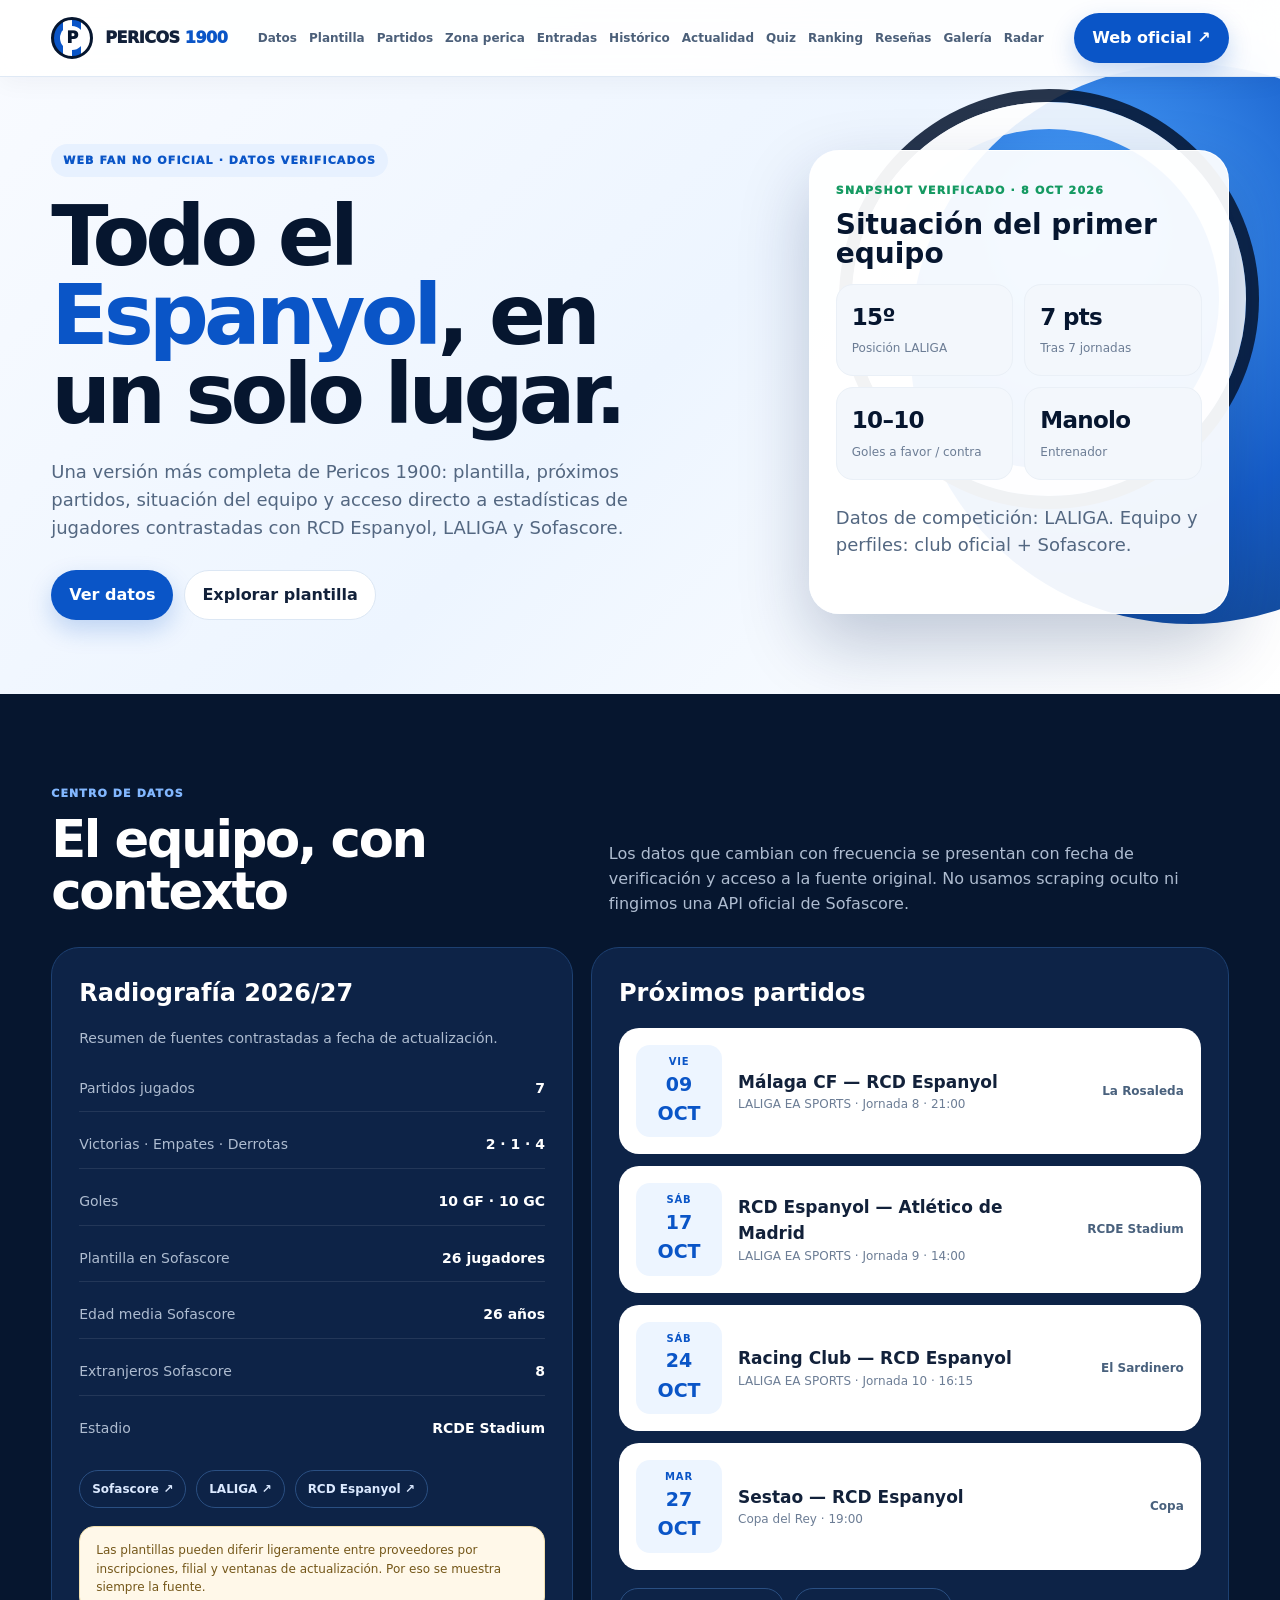
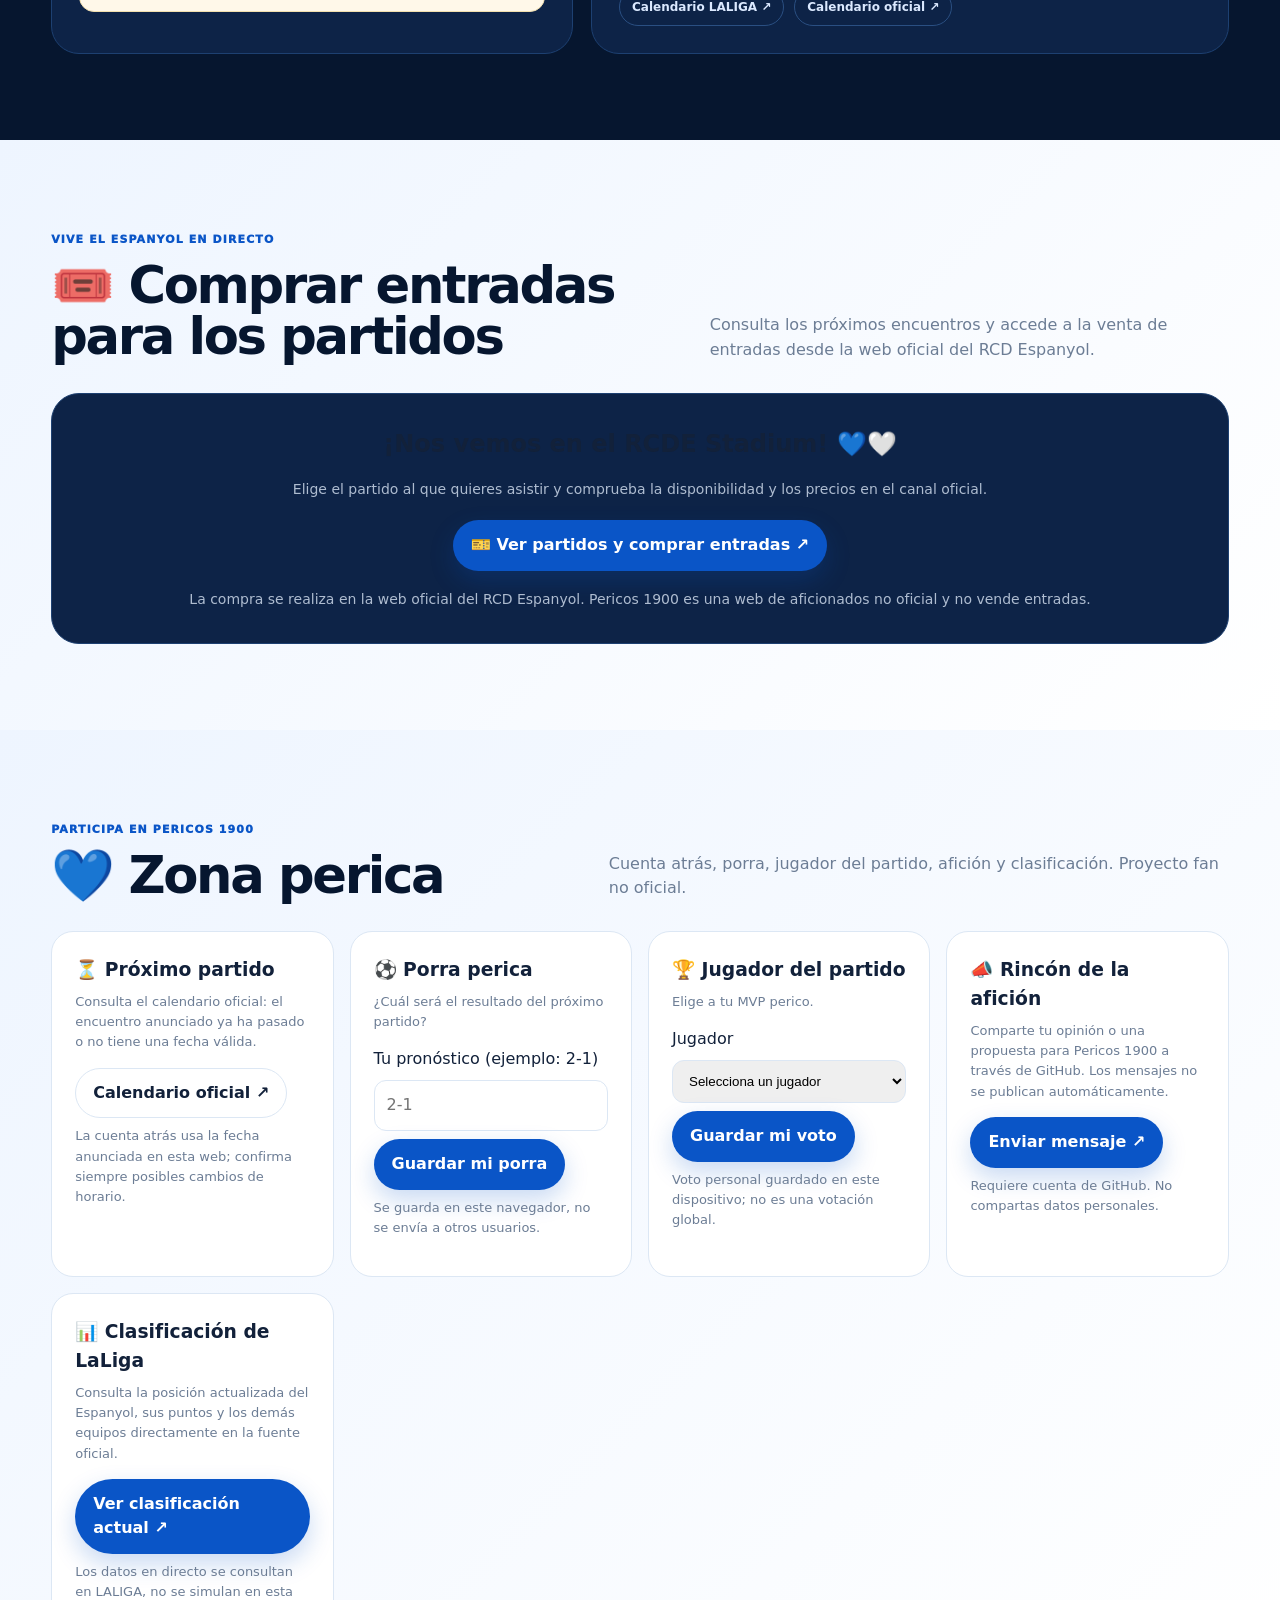
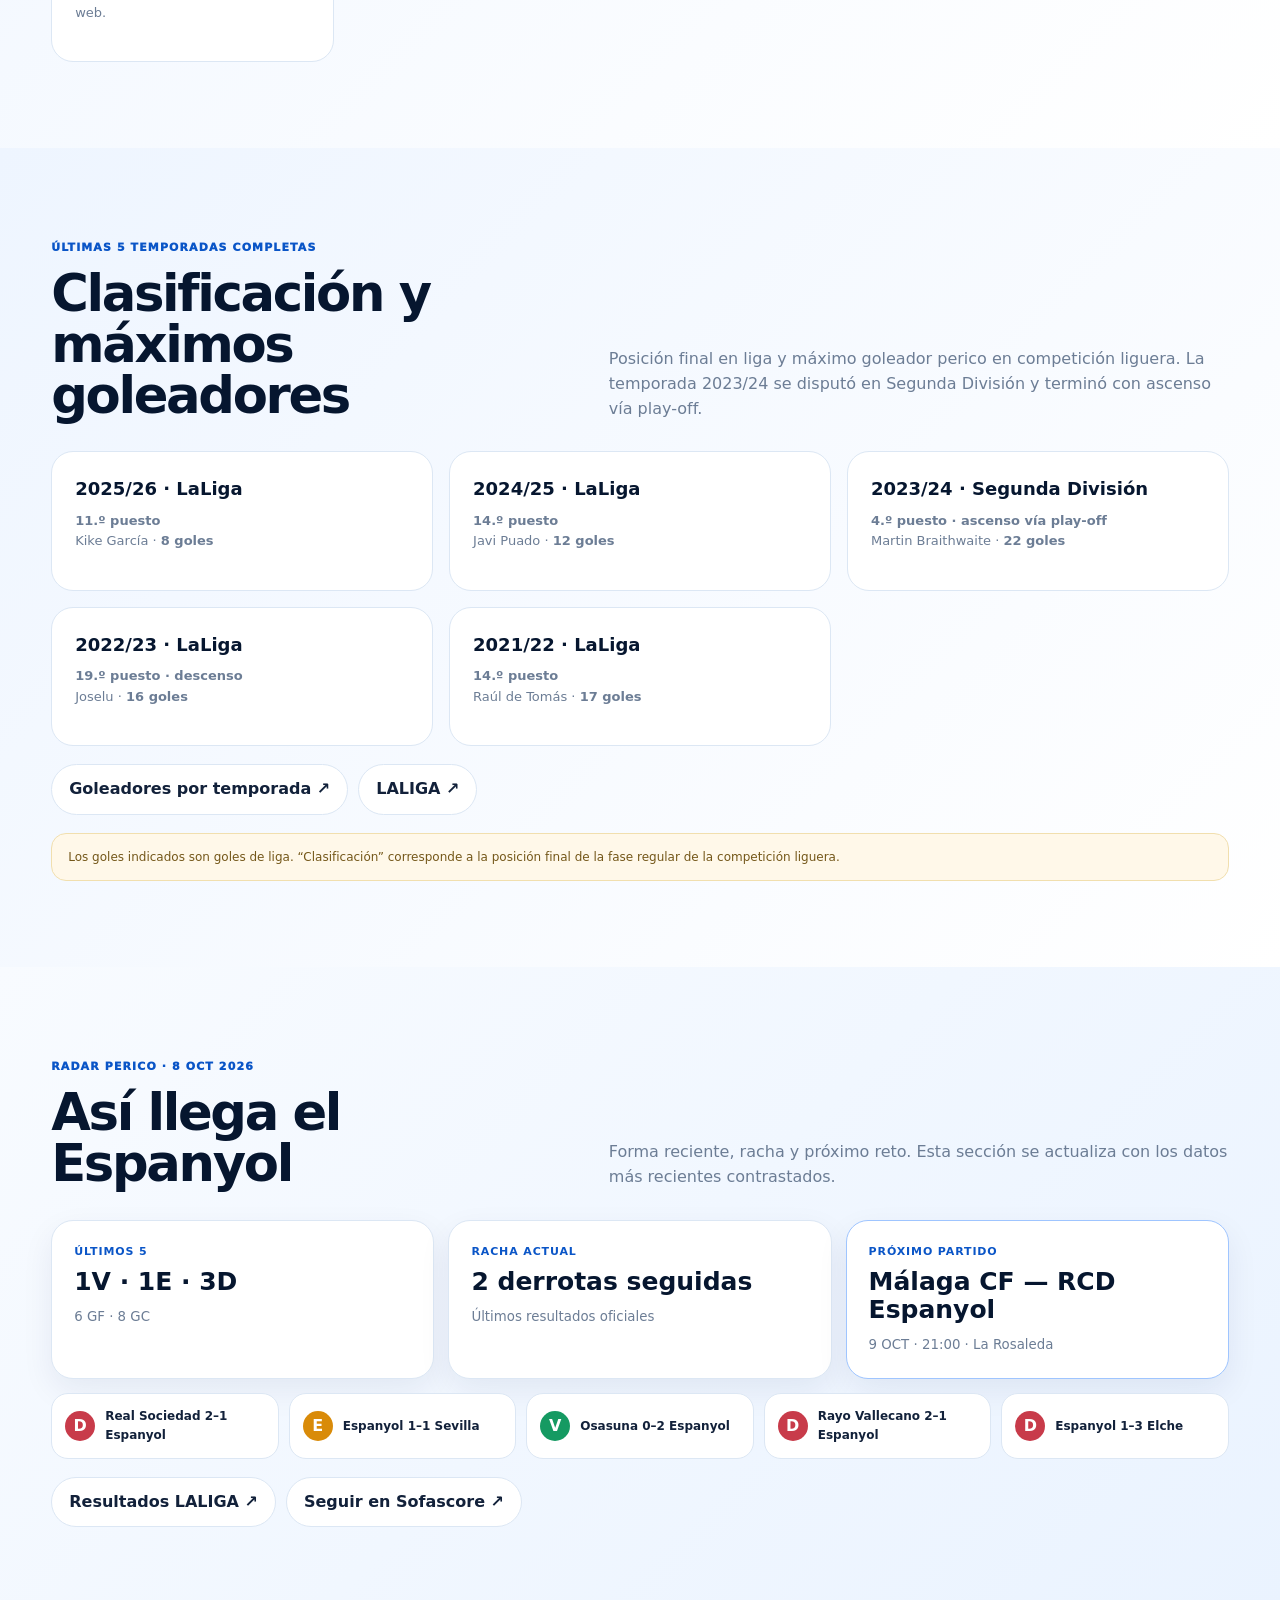
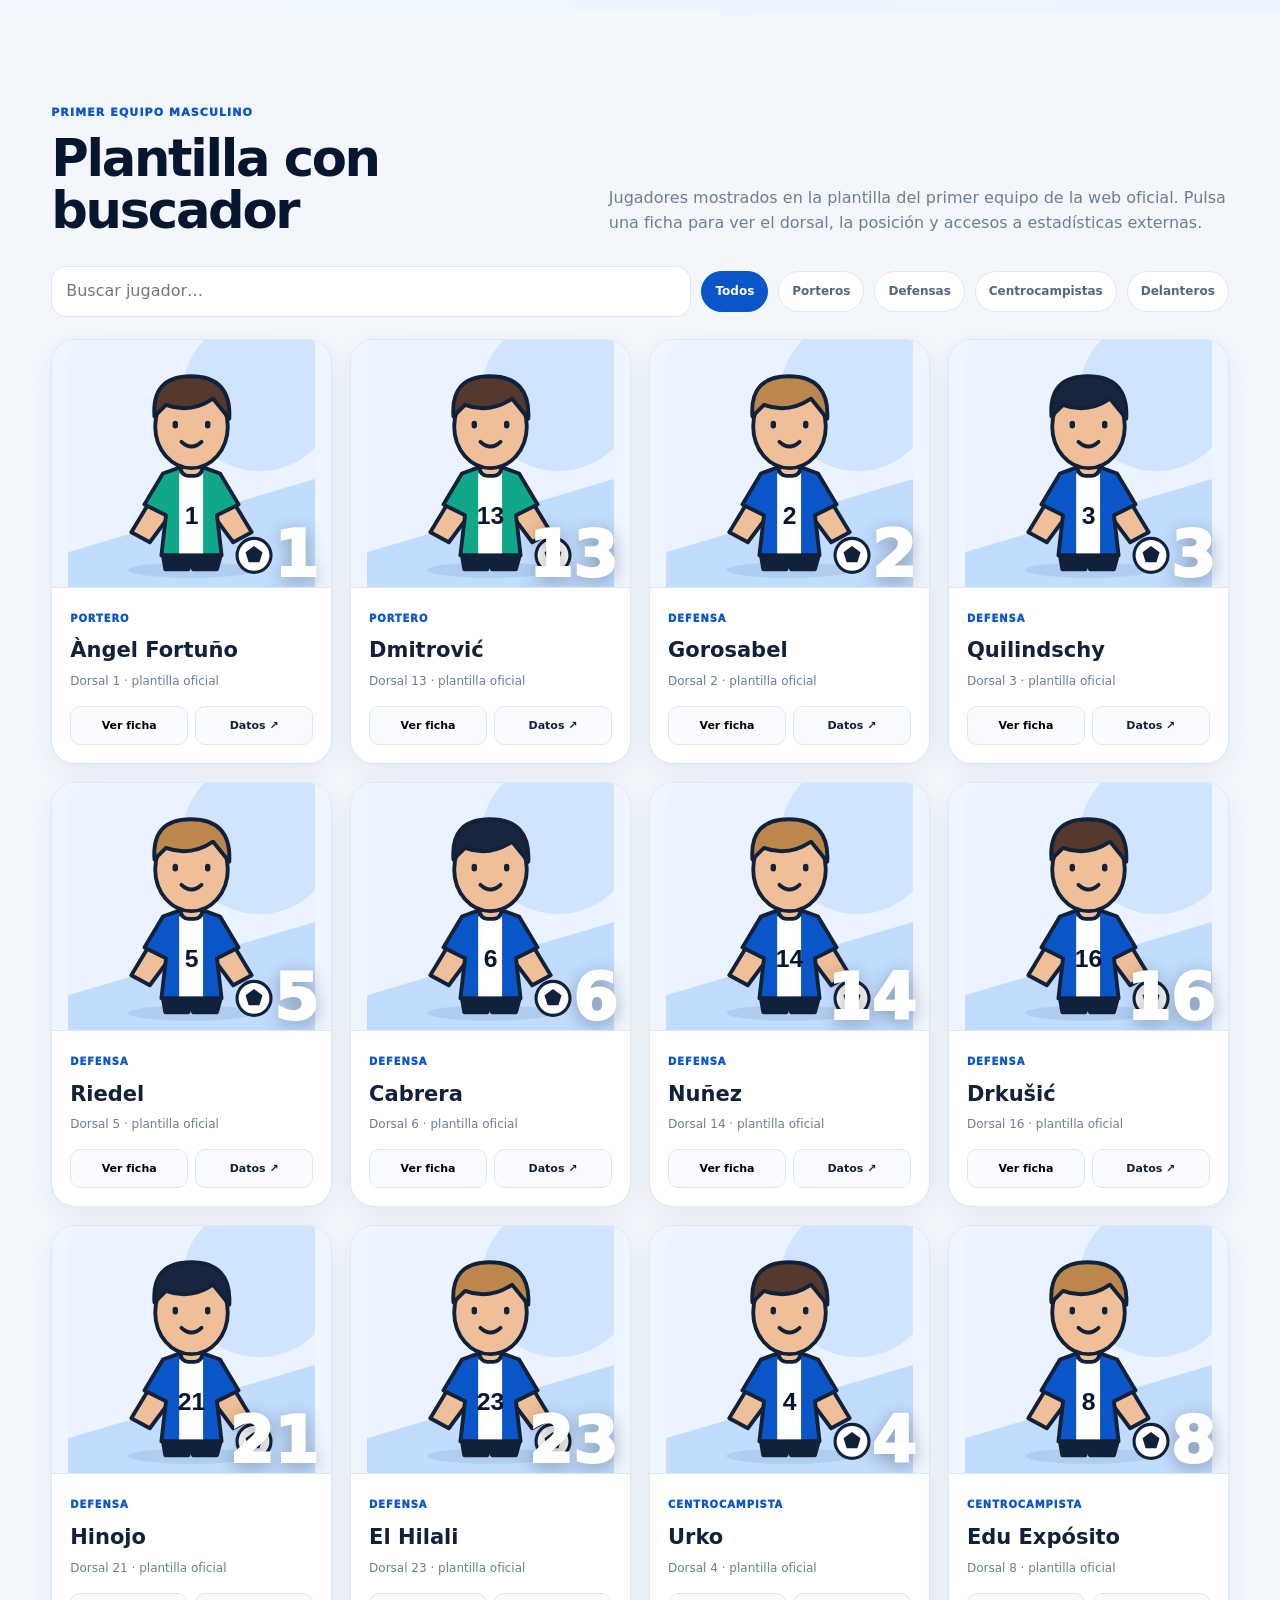
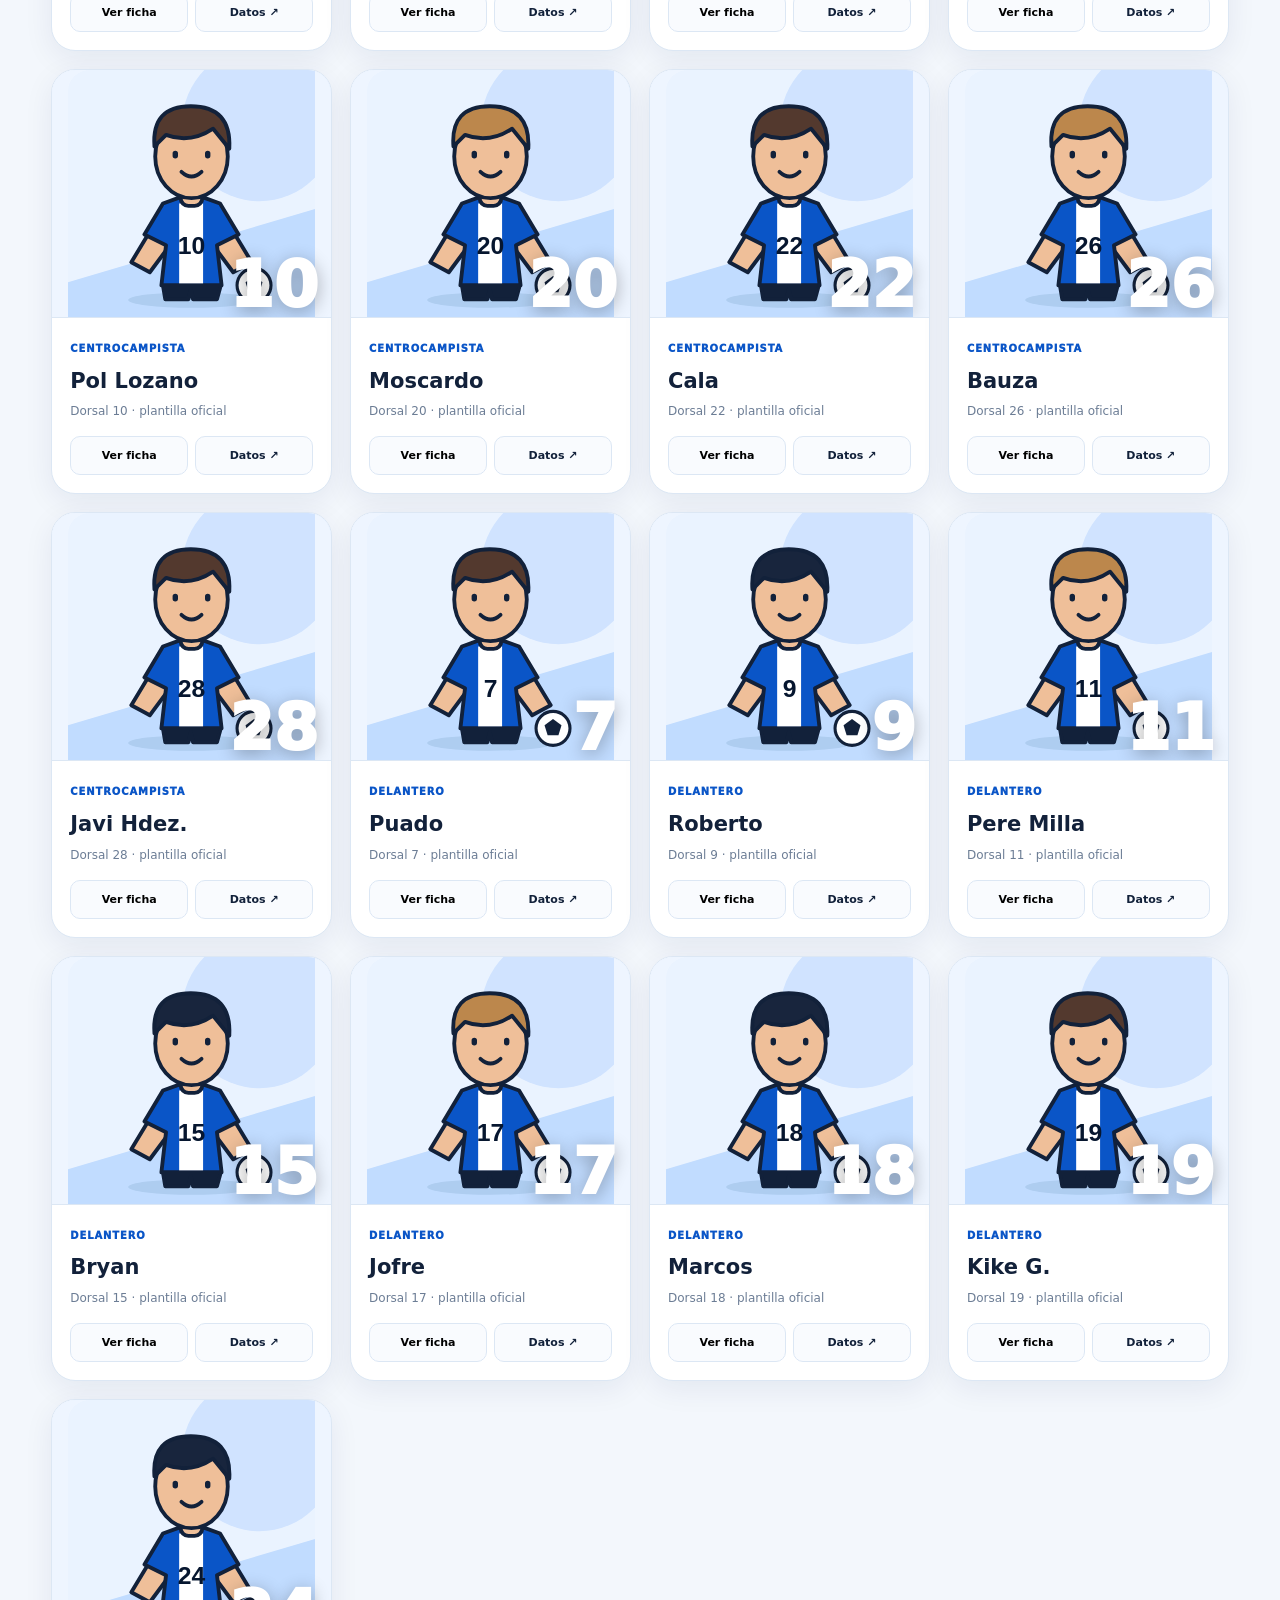
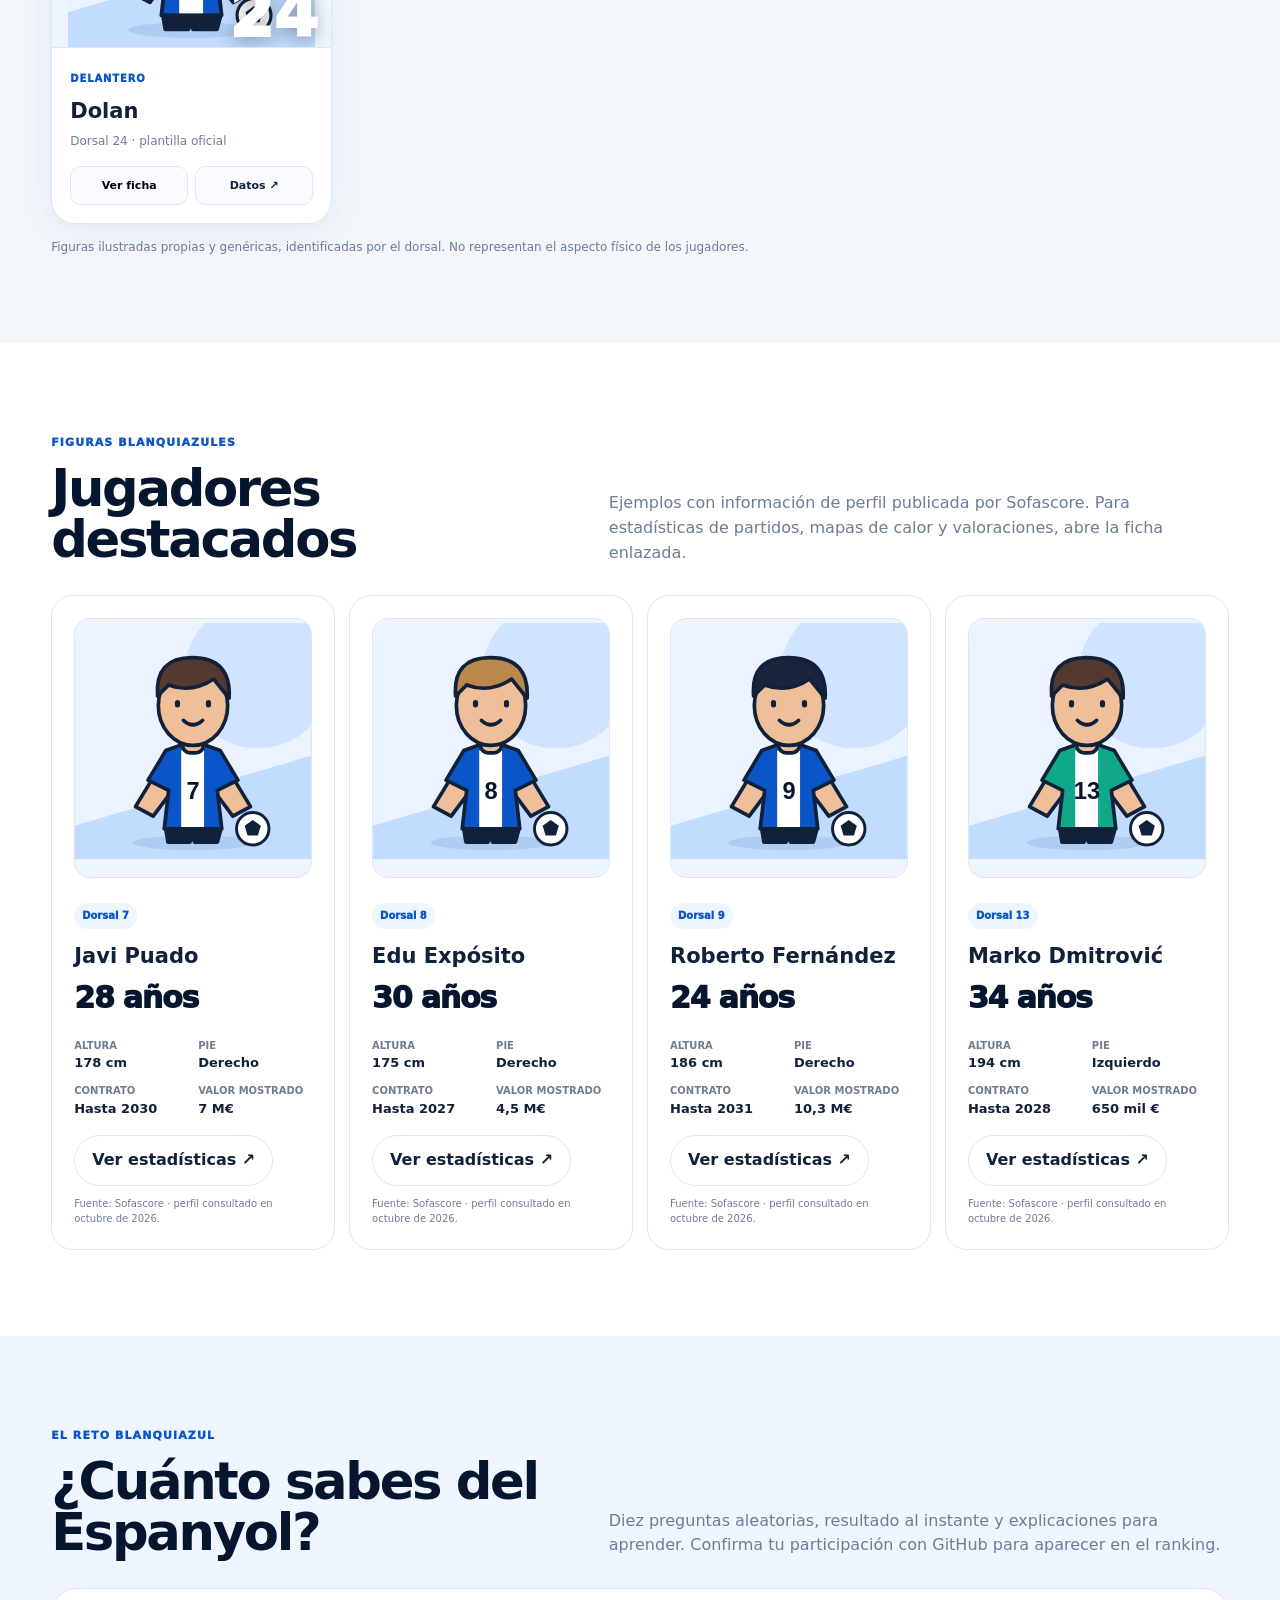
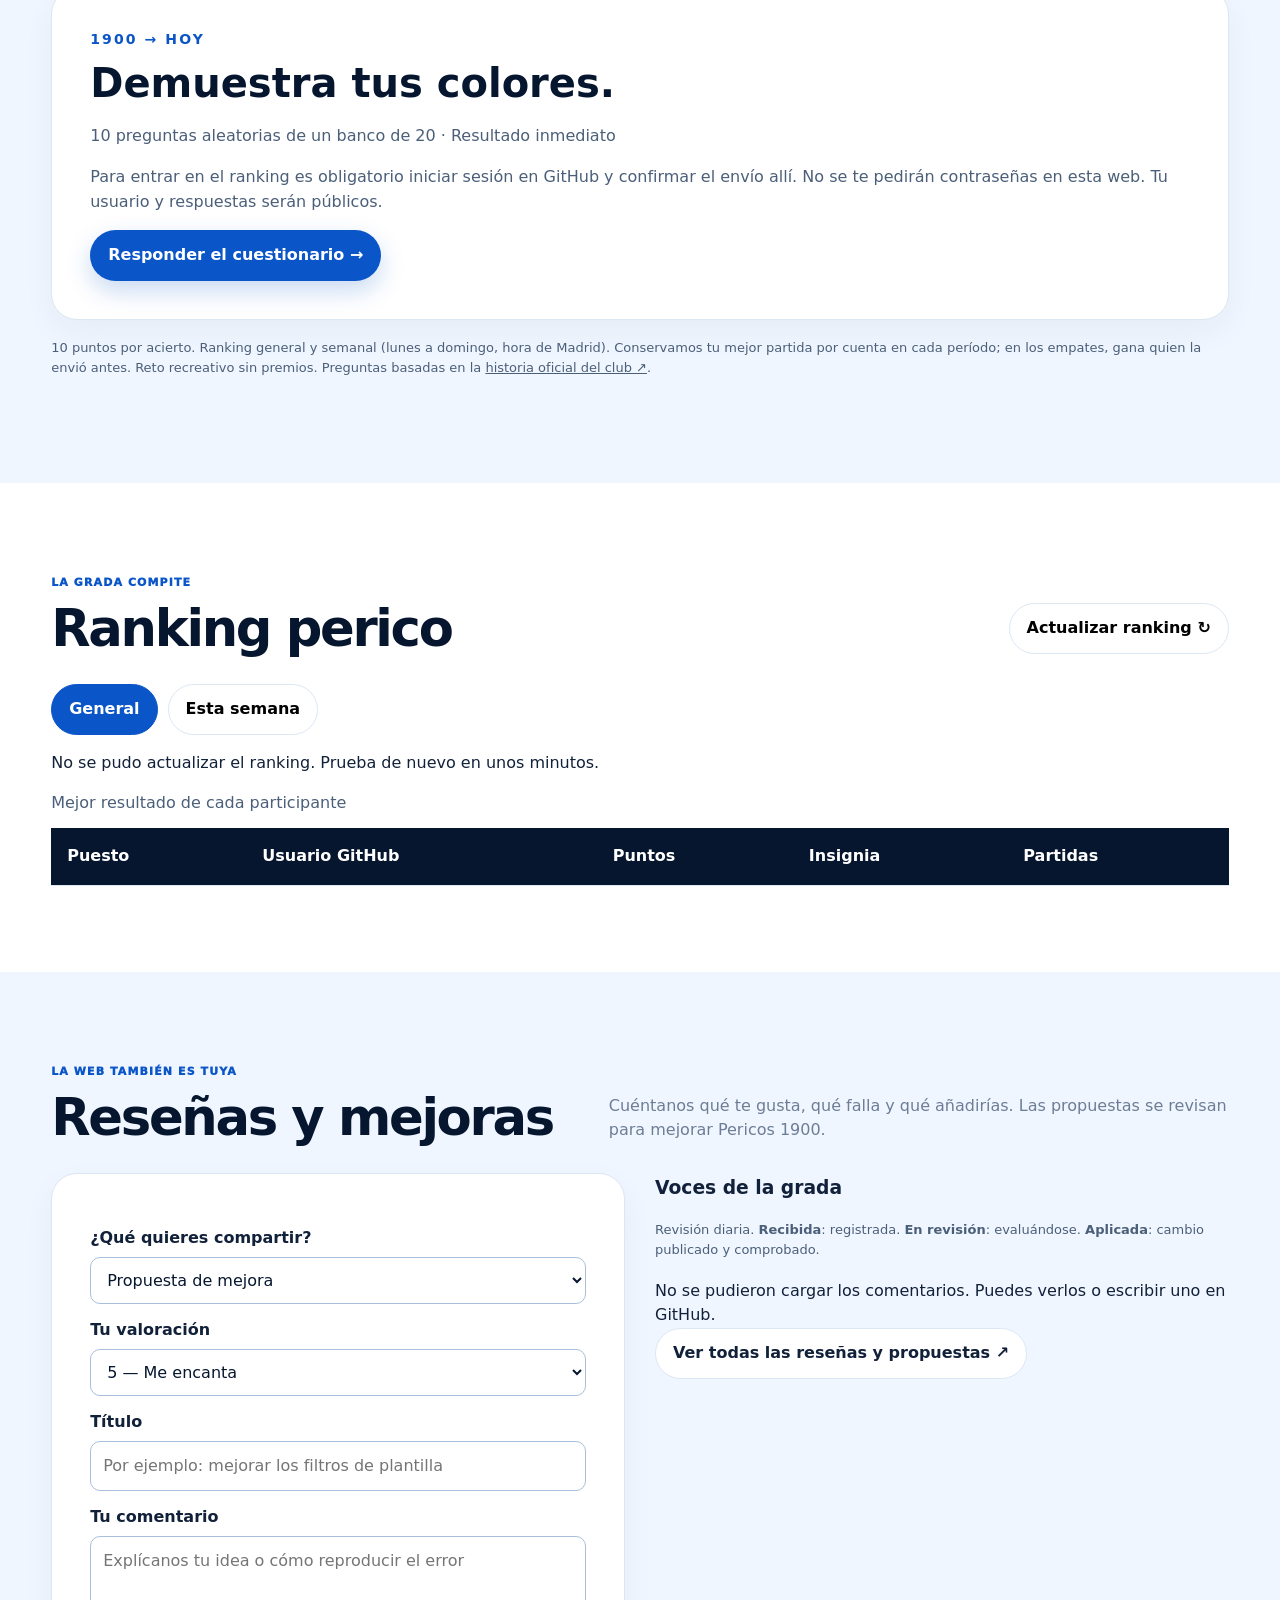
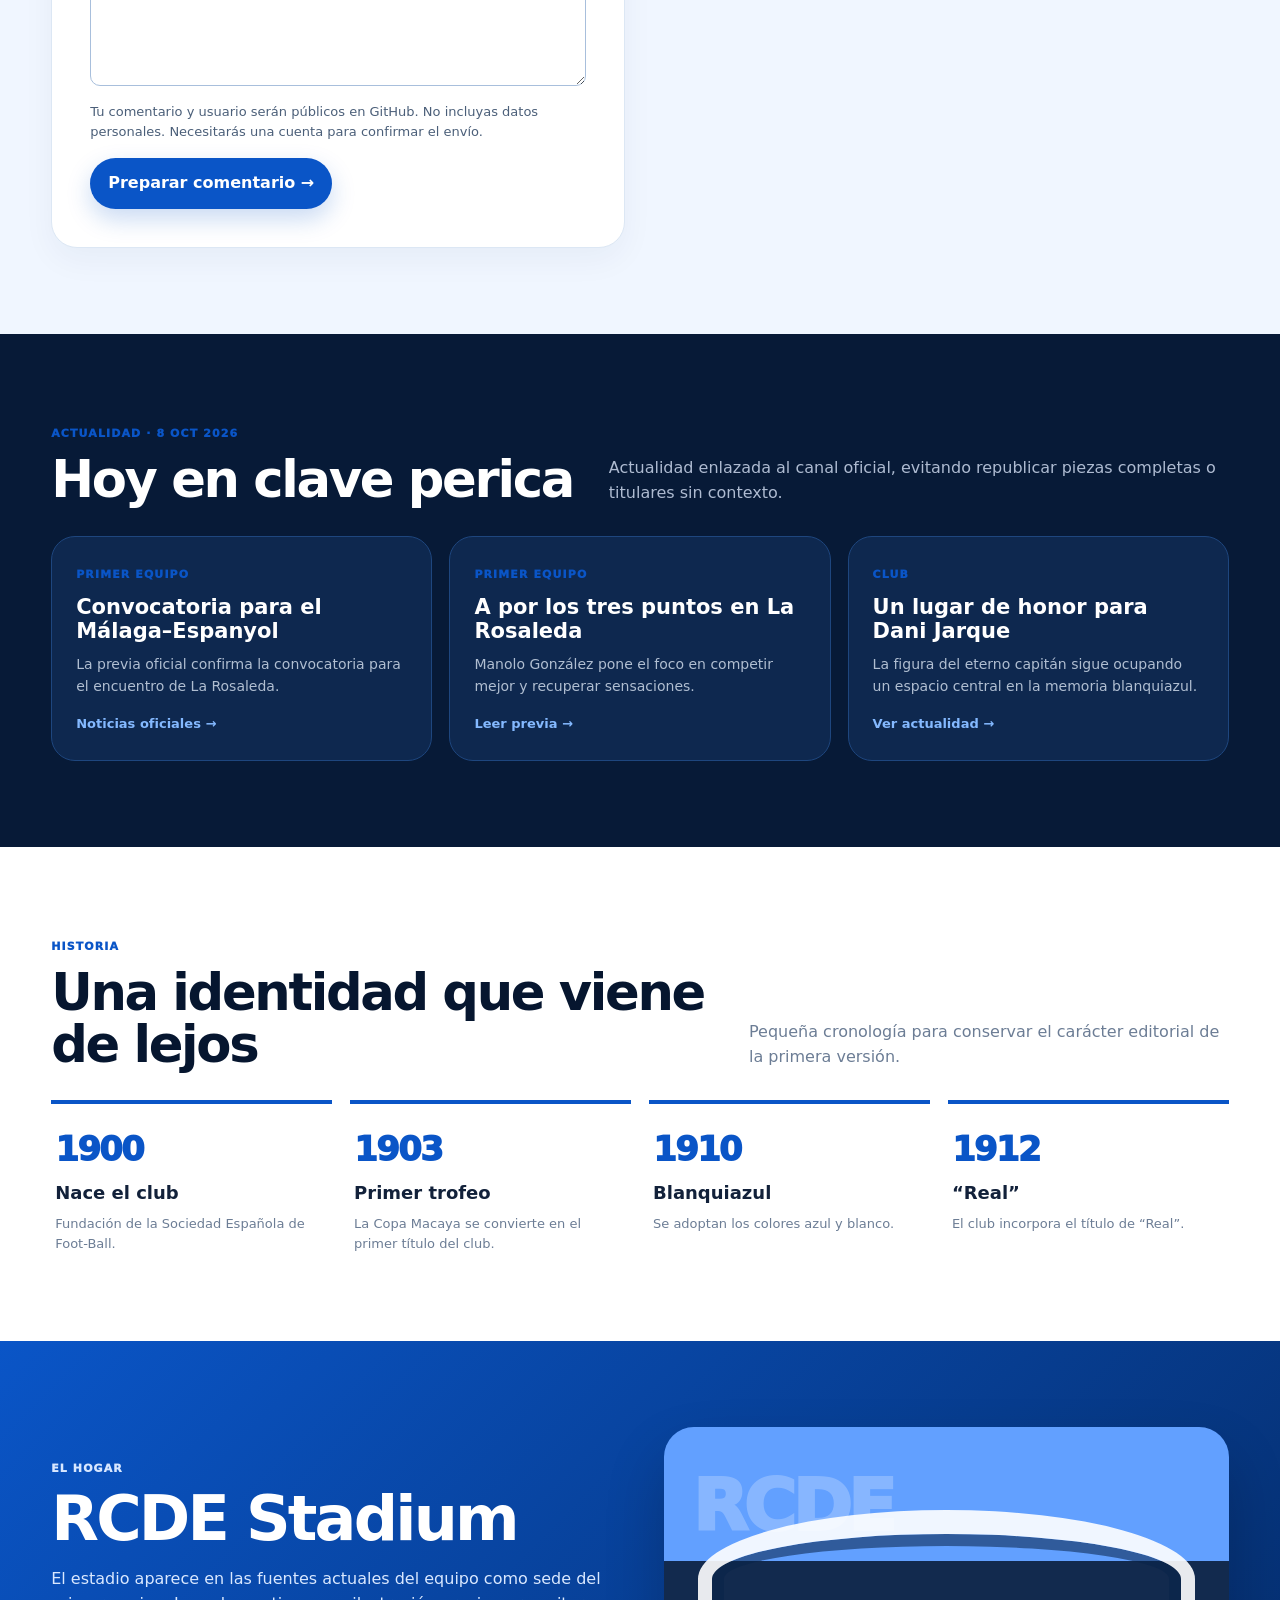
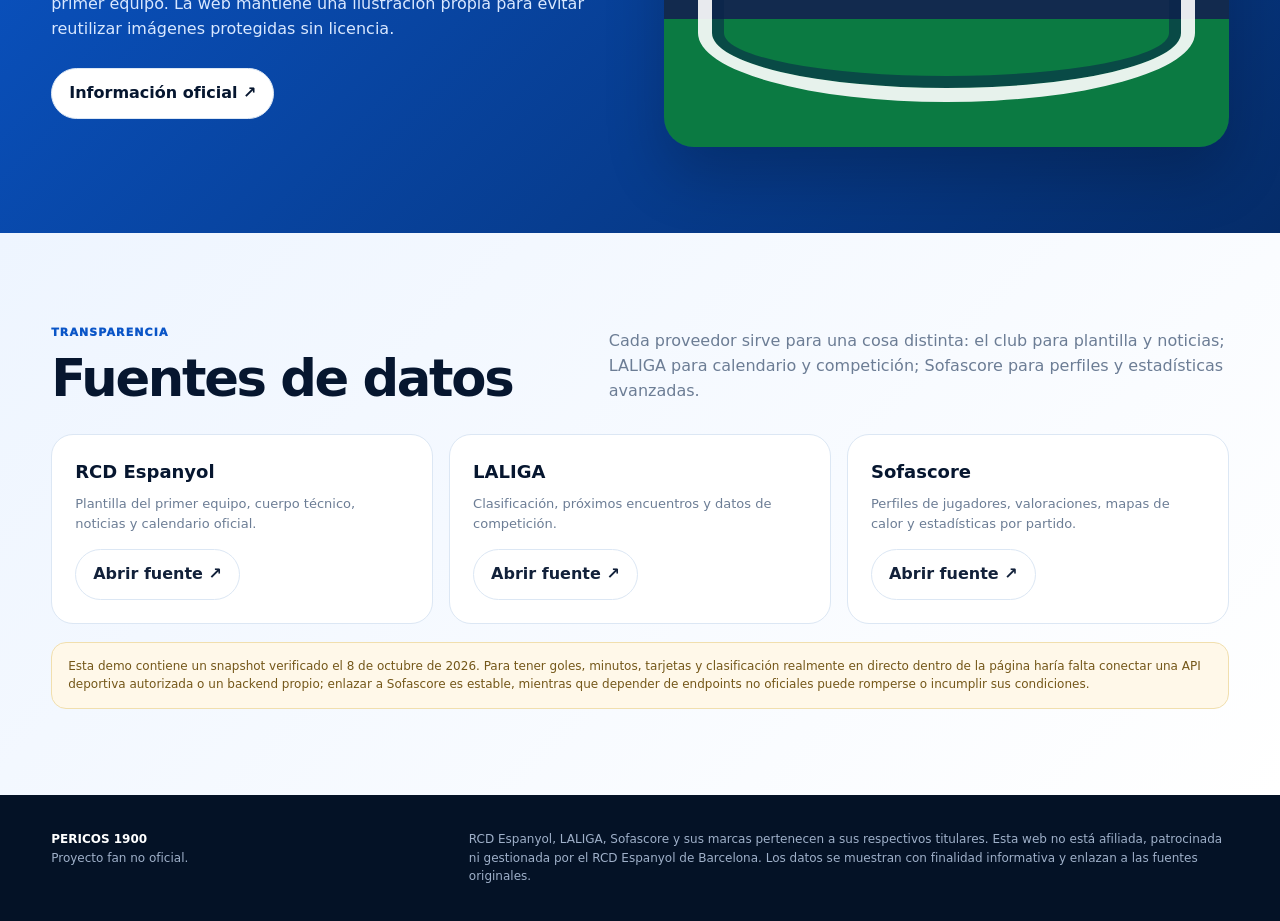
==== commit d1119a1f: "Add countdown, prediction, MVP, fan feedback and LaLiga standings section" ====
--- a/index.html
+++ b/index.html
@@ -20,7 +20,7 @@
 <body><a class="skip-link" href="#inicio">Saltar al contenido</a>
 <header class="topbar"><div class="wrap nav">
   <a class="brand" href="#inicio"><span class="mark"></span><span>PERICOS <span style="color:var(--blue)">1900</span></span></a>
-  <nav class="navlinks"><a href="#datos">Datos</a><a href="#plantilla">Plantilla</a><a href="#partidos">Partidos</a><a href="#entradas">Entradas</a><a href="#historico">Histórico</a><a href="#actualidad">Actualidad</a><a href="#quiz">Quiz</a><a href="#ranking">Ranking</a><a href="#resenas">Reseñas</a></nav>
+  <nav class="navlinks"><a href="#datos">Datos</a><a href="#plantilla">Plantilla</a><a href="#partidos">Partidos</a><a href="#zona-perica">Zona perica</a><a href="#entradas">Entradas</a><a href="#historico">Histórico</a><a href="#actualidad">Actualidad</a><a href="#quiz">Quiz</a><a href="#ranking">Ranking</a><a href="#resenas">Reseñas</a></nav>
   <a class="btn primary" href="https://www.rcdespanyol.com/es/" target="_blank" rel="noopener">Web oficial ↗</a>
 </div></header>
 
@@ -58,6 +58,19 @@
     <p class="source-line" style="margin-top:18px">La compra se realiza en la web oficial del RCD Espanyol. Pericos 1900 es una web de aficionados no oficial y no vende entradas.</p>
   </div>
 </div></section>
+
+
+<section class="source-section" id="zona-perica"><div class="wrap"><div class="section-head"><div><span class="tag">Participa en Pericos 1900</span><h2>💙 Zona perica</h2></div><p>Cuenta atrás, porra, jugador del partido, afición y clasificación. Proyecto fan no oficial.</p></div>
+<div class="source-cards" style="grid-template-columns:repeat(auto-fit,minmax(240px,1fr))">
+<article class="source-card"><h3>⏳ Próximo partido</h3><p id="pericos-countdown">Consulta el calendario oficial para confirmar el siguiente encuentro.</p><a class="btn ghost" href="https://www.rcdespanyol.com/es/proximos-partidos" target="_blank" rel="noopener noreferrer">Calendario oficial ↗</a><p class="src">La cuenta atrás usa la fecha anunciada en esta web; confirma siempre posibles cambios de horario.</p></article>
+<article class="source-card"><h3>⚽ Porra perica</h3><p>¿Cuál será el resultado del próximo partido?</p><form id="pericos-prediction"><label for="pericos-score">Tu pronóstico (ejemplo: 2-1)</label><input id="pericos-score" aria-label="Pronóstico de resultado" placeholder="2-1" pattern="[0-9]{1,2}-[0-9]{1,2}" required style="width:100%;padding:12px;border:1px solid #dce7f4;border-radius:12px;margin:8px 0"><button class="btn primary" type="submit">Guardar mi porra</button></form><p id="pericos-prediction-status" aria-live="polite" class="src">Se guarda en este navegador, no se envía a otros usuarios.</p></article>
+<article class="source-card"><h3>🏆 Jugador del partido</h3><p>Elige a tu MVP perico.</p><form id="pericos-mvp-form"><label for="pericos-mvp">Jugador</label><select id="pericos-mvp" required style="width:100%;padding:12px;border:1px solid #dce7f4;border-radius:12px;margin:8px 0"><option value="">Selecciona un jugador</option><option>Javi Puado</option><option>Edu Expósito</option><option>Roberto Fernández</option><option>Marko Dmitrović</option><option>Leandro Cabrera</option><option>Otro jugador</option></select><button class="btn primary" type="submit">Guardar mi voto</button></form><p id="pericos-mvp-status" class="src" aria-live="polite">Voto personal guardado en este dispositivo; no es una votación global.</p></article>
+<article class="source-card"><h3>📣 Rincón de la afición</h3><p>Comparte tu opinión o una propuesta para Pericos 1900 a través de GitHub. Los mensajes no se publican automáticamente.</p><a class="btn primary" href="https://github.com/daniferjim20082008-cloud/pericos1900/issues/new?title=Mensaje%20de%20la%20afici%C3%B3n" target="_blank" rel="noopener noreferrer">Enviar mensaje ↗</a><p class="src">Requiere cuenta de GitHub. No compartas datos personales.</p></article>
+<article class="source-card"><h3>📊 Clasificación de LaLiga</h3><p>Consulta la posición actualizada del Espanyol, sus puntos y los demás equipos directamente en la fuente oficial.</p><a class="btn primary" href="https://www.laliga.com/laliga-easports/clasificacion" target="_blank" rel="noopener noreferrer">Ver clasificación actual ↗</a><p class="src">Los datos en directo se consultan en LALIGA, no se simulan en esta web.</p></article>
+</div></div></section>
+<script>
+(()=>{const $=id=>document.getElementById(id);const fixture=document.querySelector('#partidos .fixture');const match=fixture?.querySelector('h4')?.textContent||'Próximo partido';const dateText=fixture?.querySelector('.datebox b')?.textContent||'';const dateMatch=dateText.match(/(\\d{1,2})\\s+([A-ZÁÉÍÓÚ]+)/);const months={ENE:0,FEB:1,MAR:2,ABR:3,MAY:4,JUN:5,JUL:6,AGO:7,SEP:8,OCT:9,NOV:10,DIC:11};const hourText=fixture?.querySelector('p')?.textContent||'';const hm=hourText.match(/(\\d{1,2}):(\\d{2})/);const year=2026;const d=dateMatch?new Date(year,months[dateMatch[2]],Number(dateMatch[1]),hm?Number(hm[1]):21,hm?Number(hm[2]):0):null;const clock=$('pericos-countdown');function tick(){if(!d||!Number.isFinite(d.getTime())||d<=new Date()){clock.textContent='Consulta el calendario oficial: el encuentro anunciado ya ha pasado o no tiene una fecha válida.';return}const t=Math.floor((d-Date.now())/1000);clock.textContent=match+' · Faltan '+Math.floor(t/86400)+' días, '+Math.floor(t%86400/3600)+' h y '+Math.floor(t%3600/60)+' min.'}tick();setInterval(tick,60000);function wire(formId,inputId,statusId,key,word){$(formId)?.addEventListener('submit',e=>{e.preventDefault();const val=$(inputId).value.trim();if(!val)return;try{localStorage.setItem(key,val);$(statusId).textContent=word+': '+val+' (guardado en este dispositivo).'}catch{$(statusId).textContent=word+': '+val+' (no se pudo guardar permanentemente).'}});try{const old=localStorage.getItem(key);if(old){$(inputId).value=old;$(statusId).textContent=word+': '+old+' (guardado en este dispositivo).'}}catch{}}wire('pericos-prediction','pericos-score','pericos-prediction-status','pericos1900_prediction','Tu porra');wire('pericos-mvp-form','pericos-mvp','pericos-mvp-status','pericos1900_mvp','Tu MVP');})();
+</script>
 
 <section class="source-section" id="historico"><div class="wrap">
   <div class="section-head"><div><span class="tag">Últimas 5 temporadas completas</span><h2>Clasificación y máximos goleadores</h2></div><p>Posición final en liga y máximo goleador perico en competición liguera. La temporada 2023/24 se disputó en Segunda División y terminó con ascenso vía play-off.</p></div>
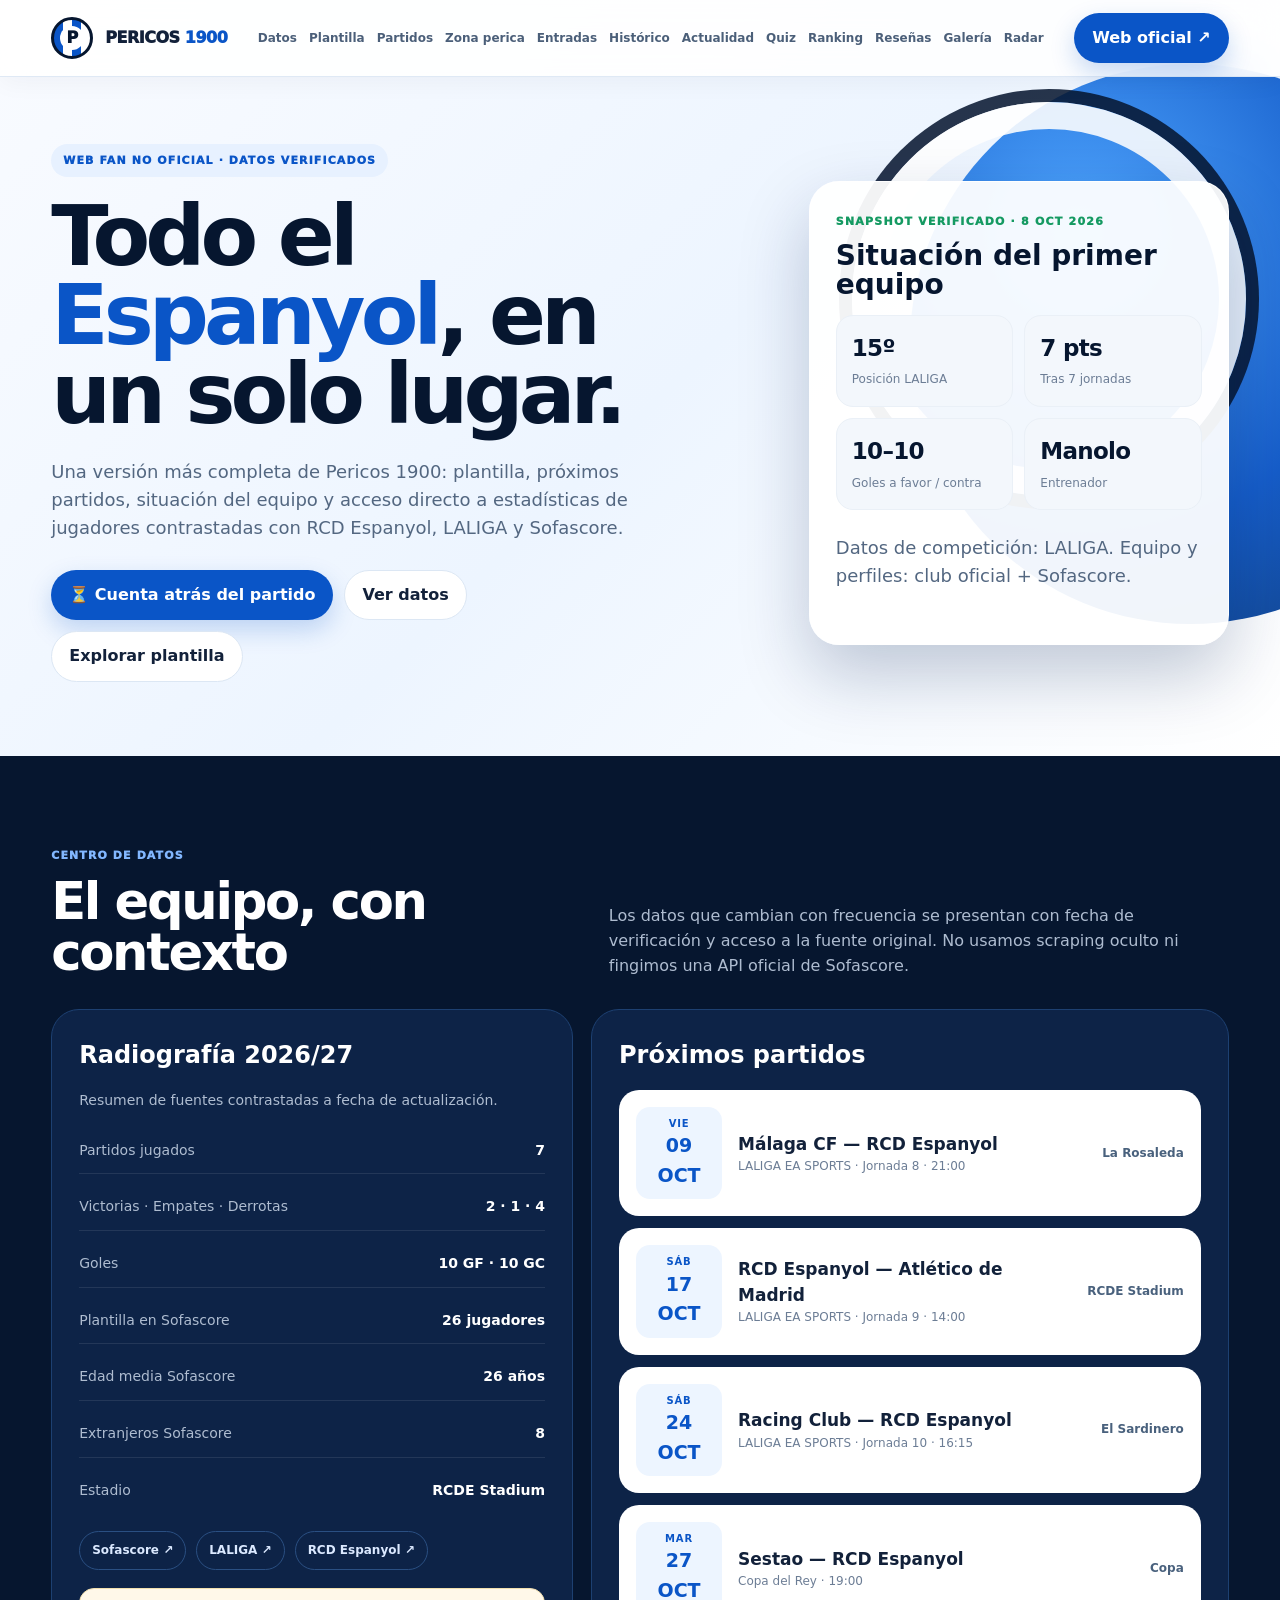
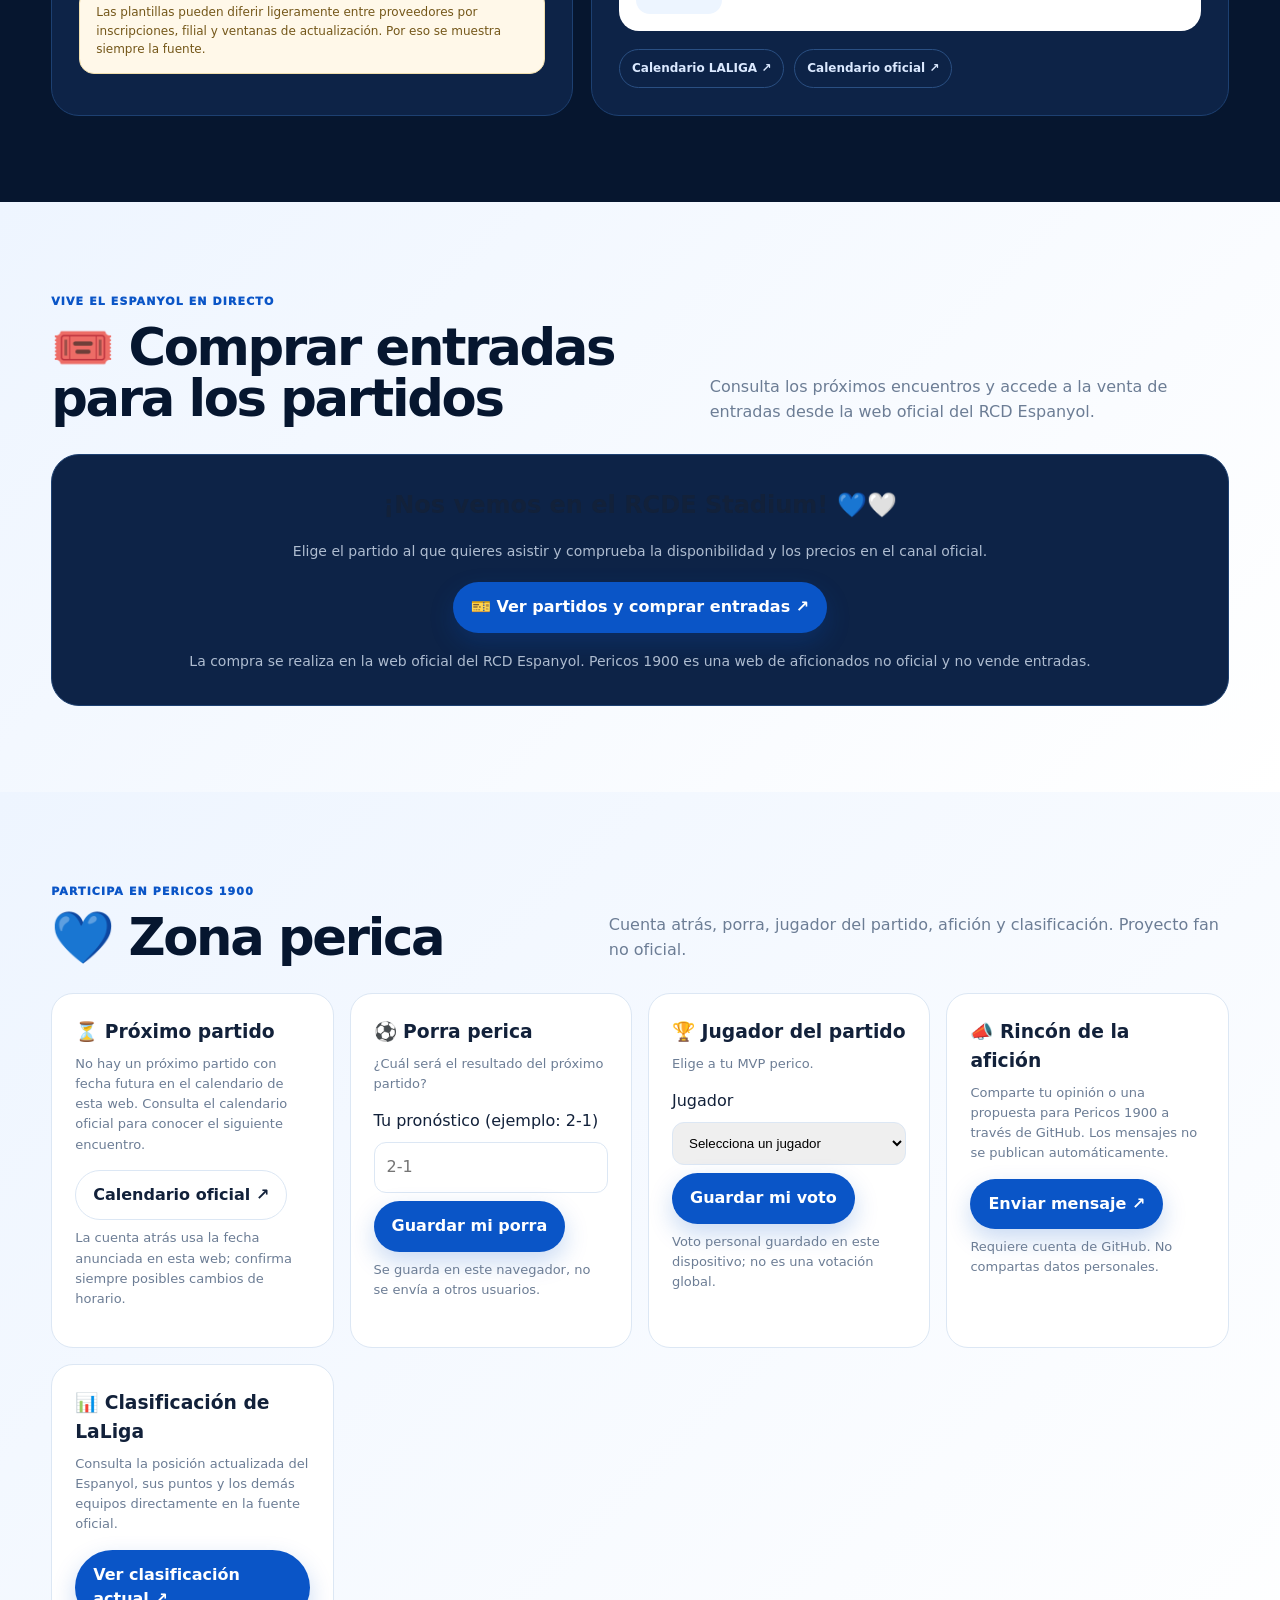
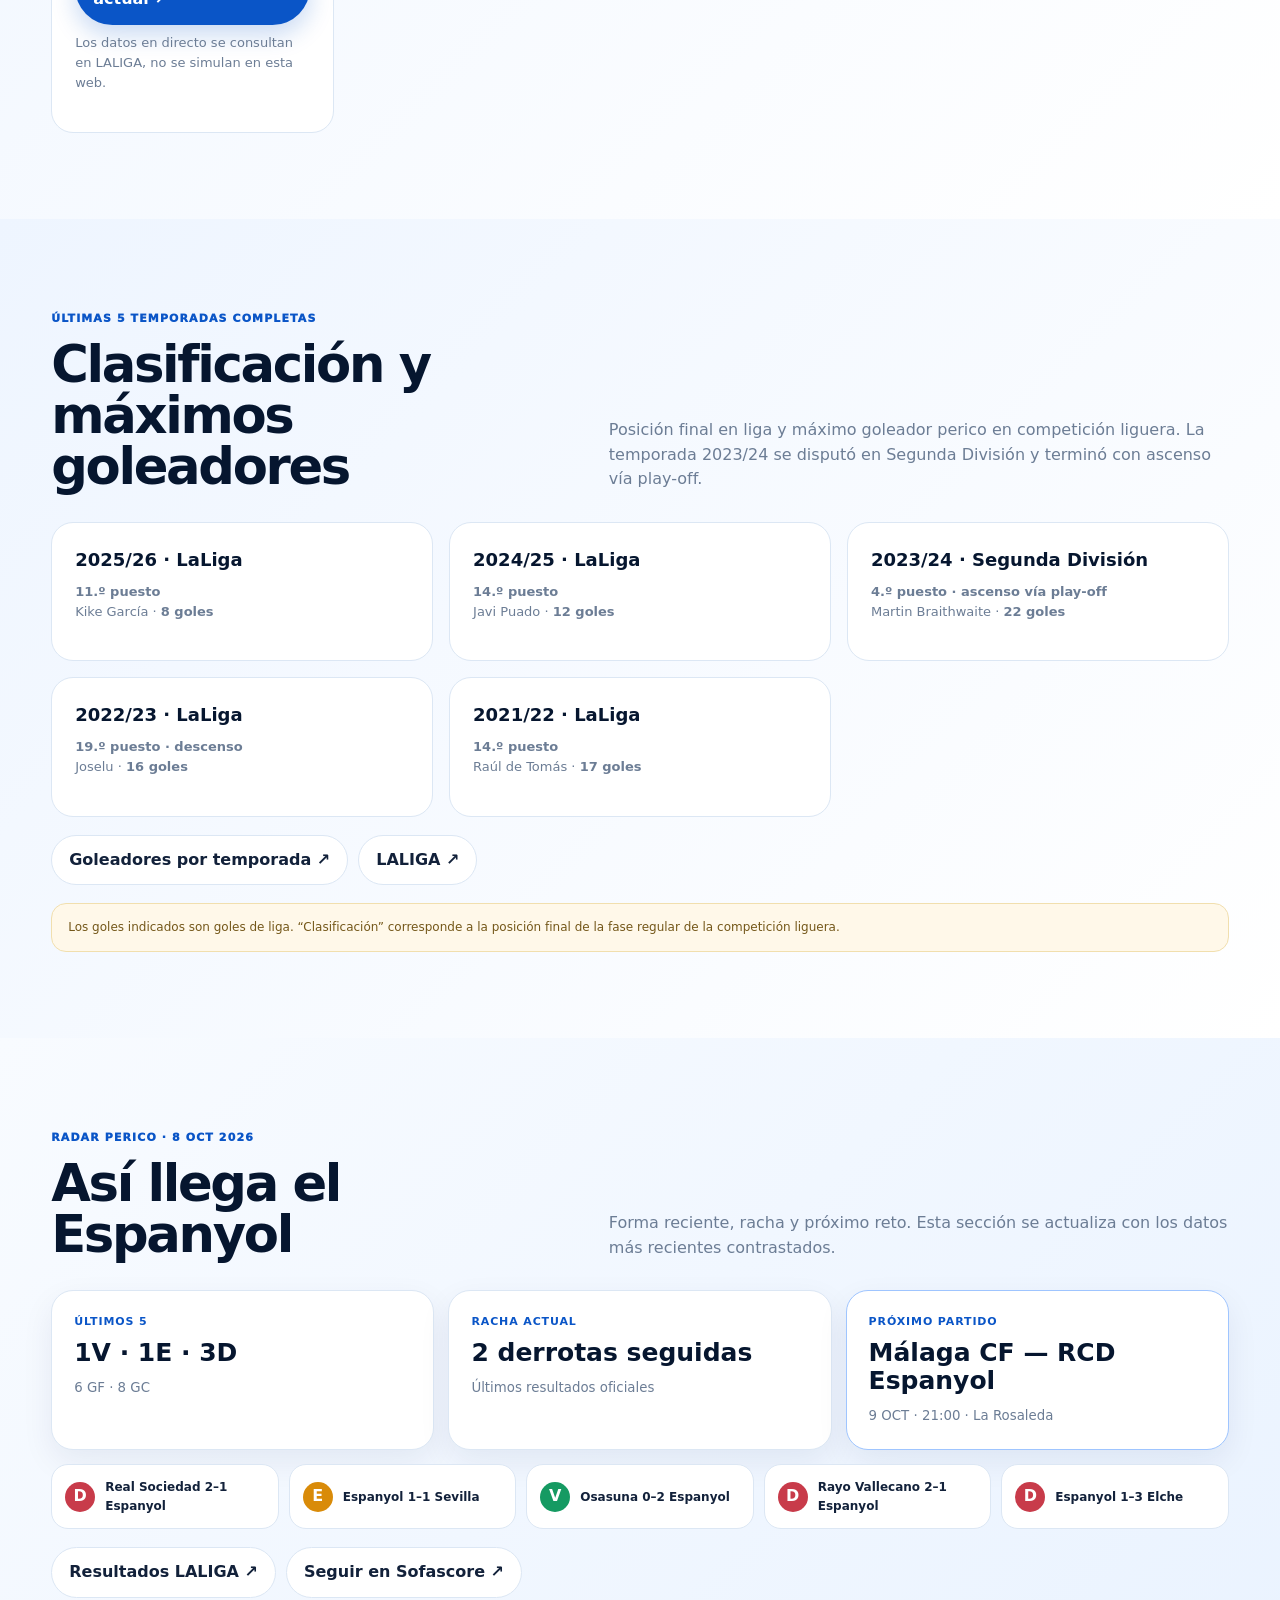
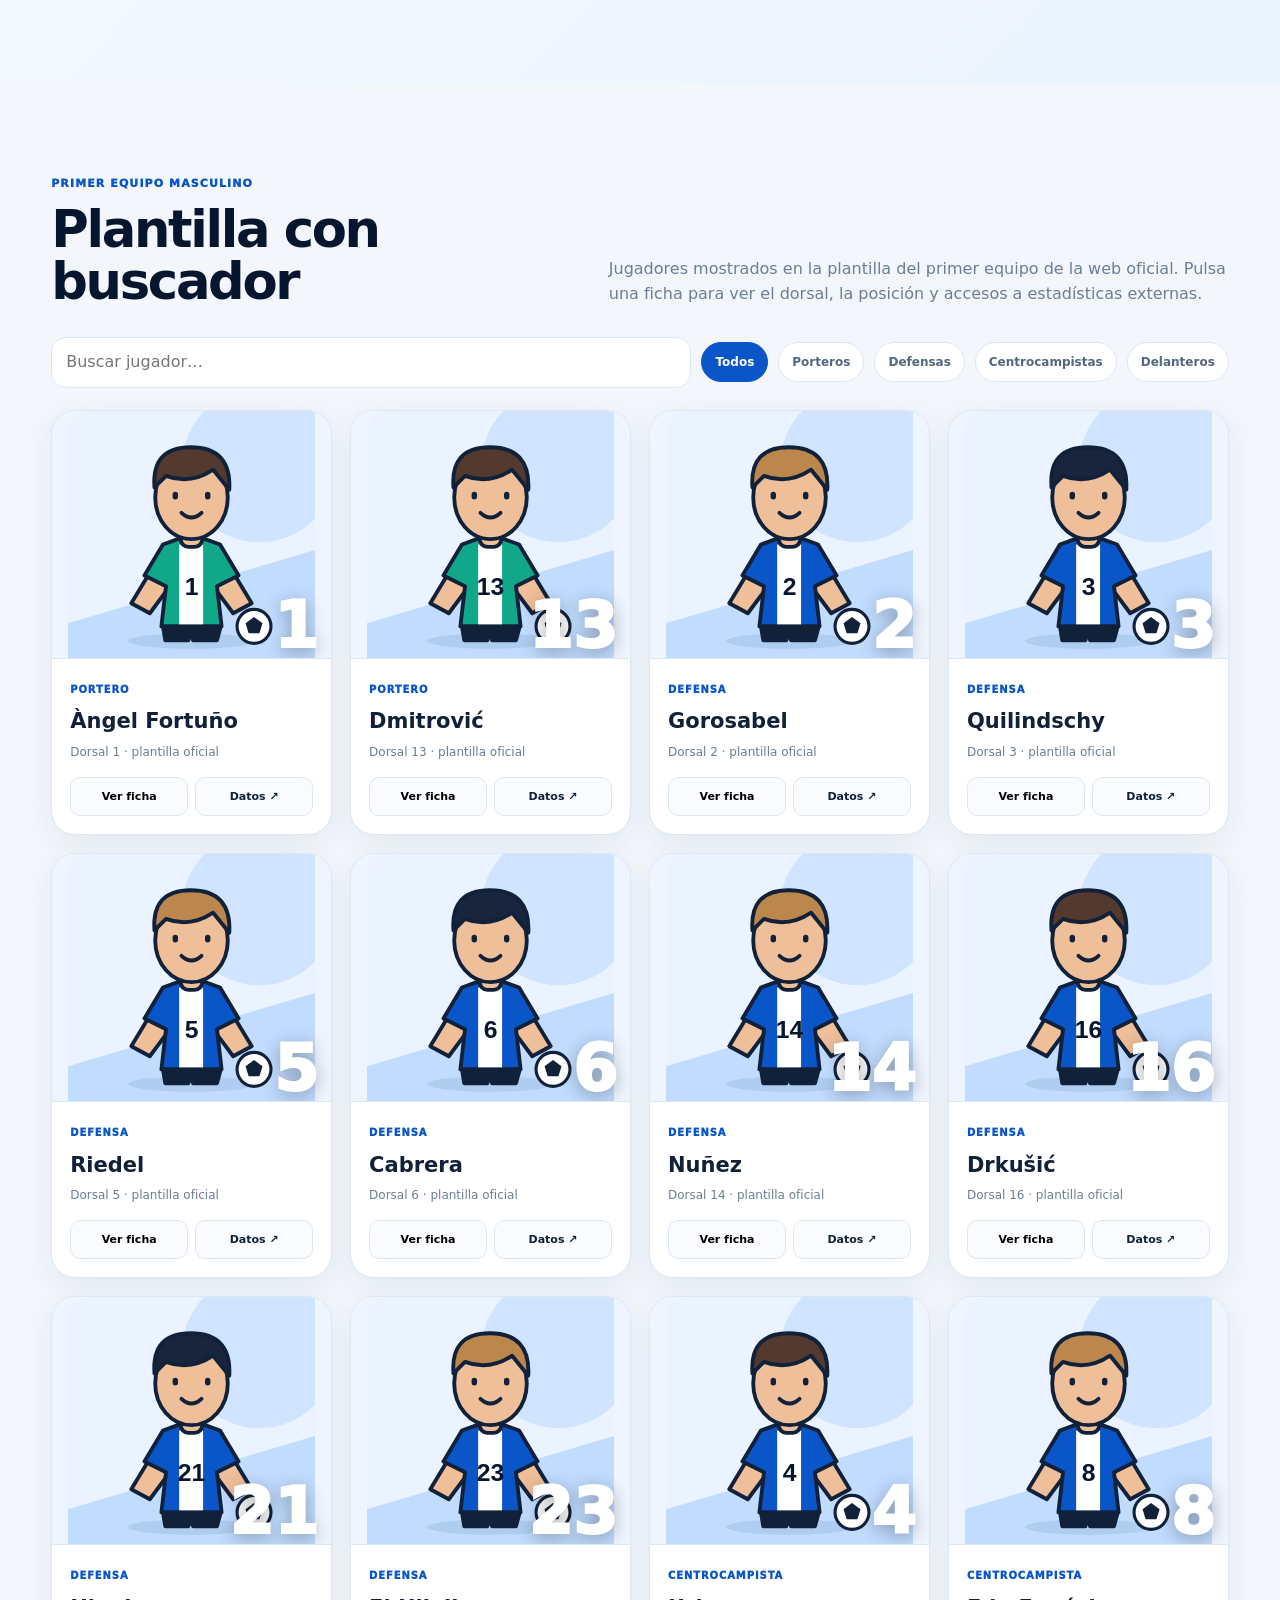
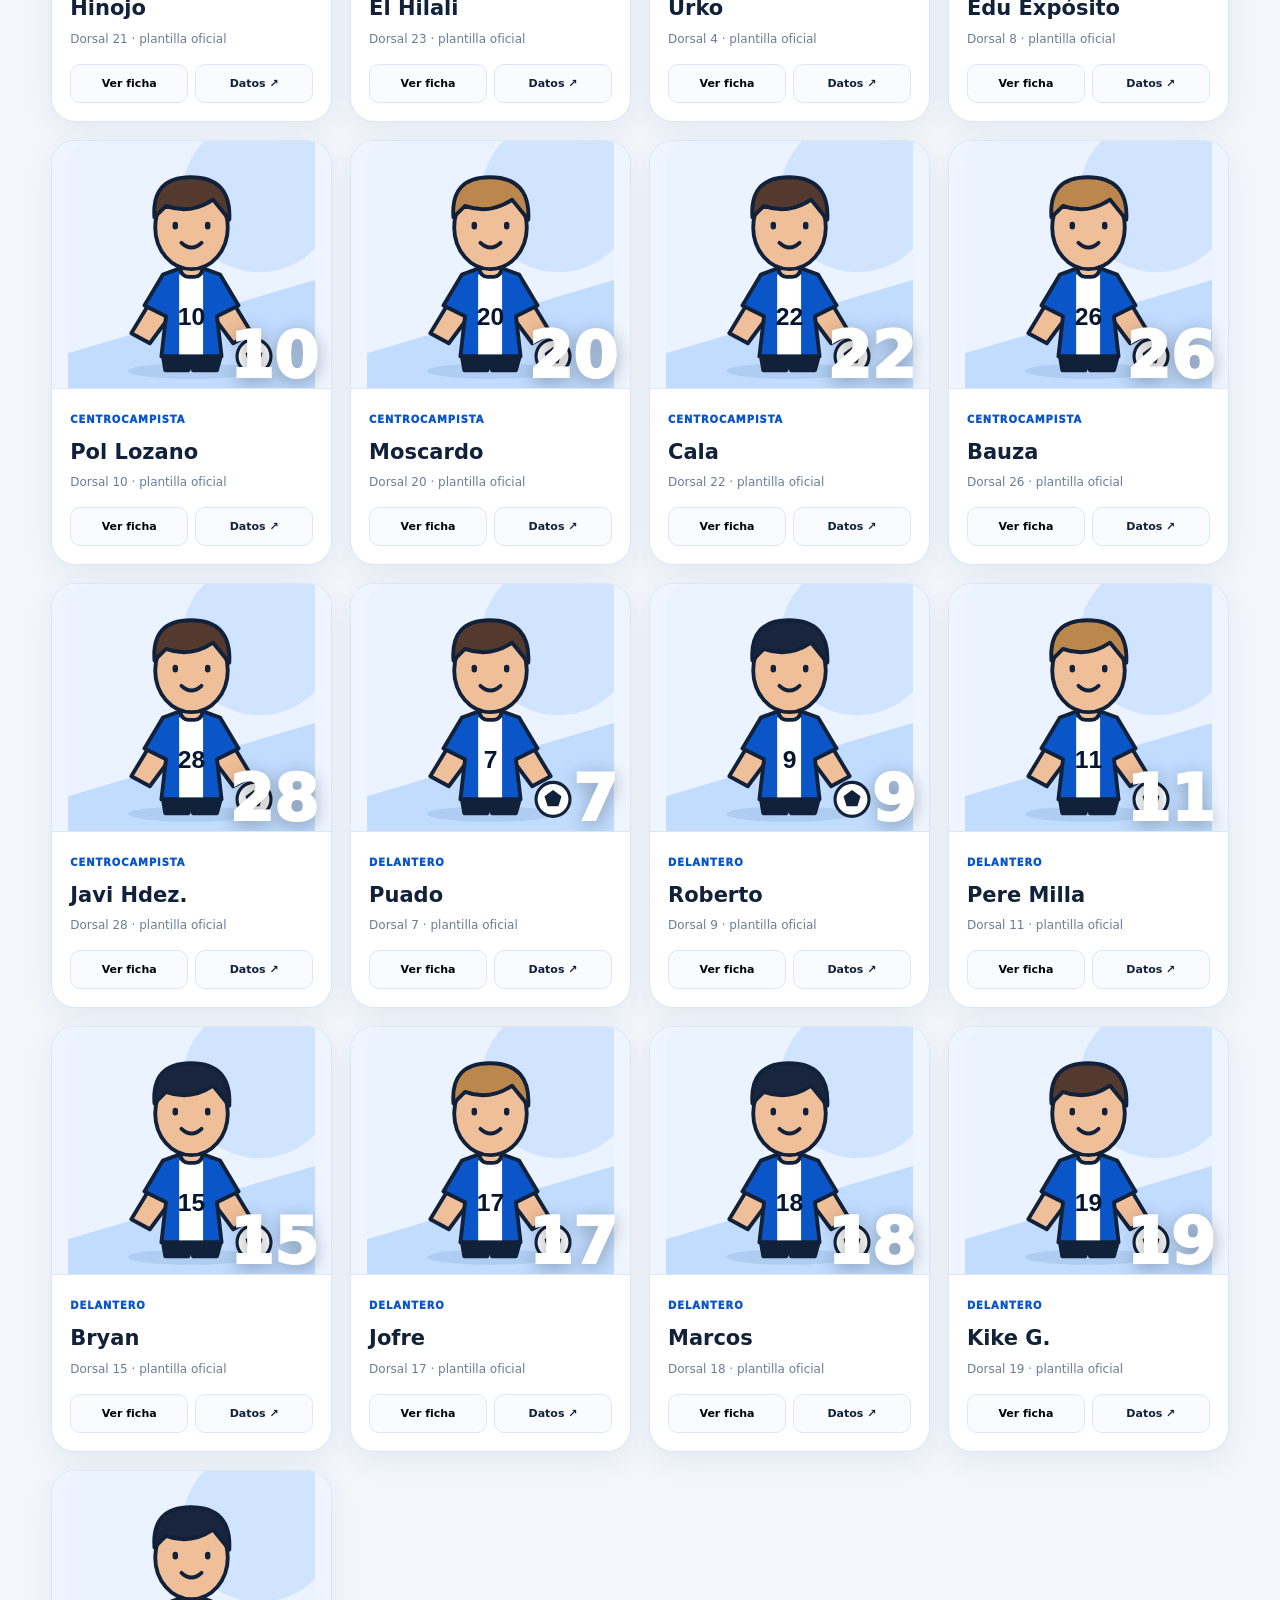
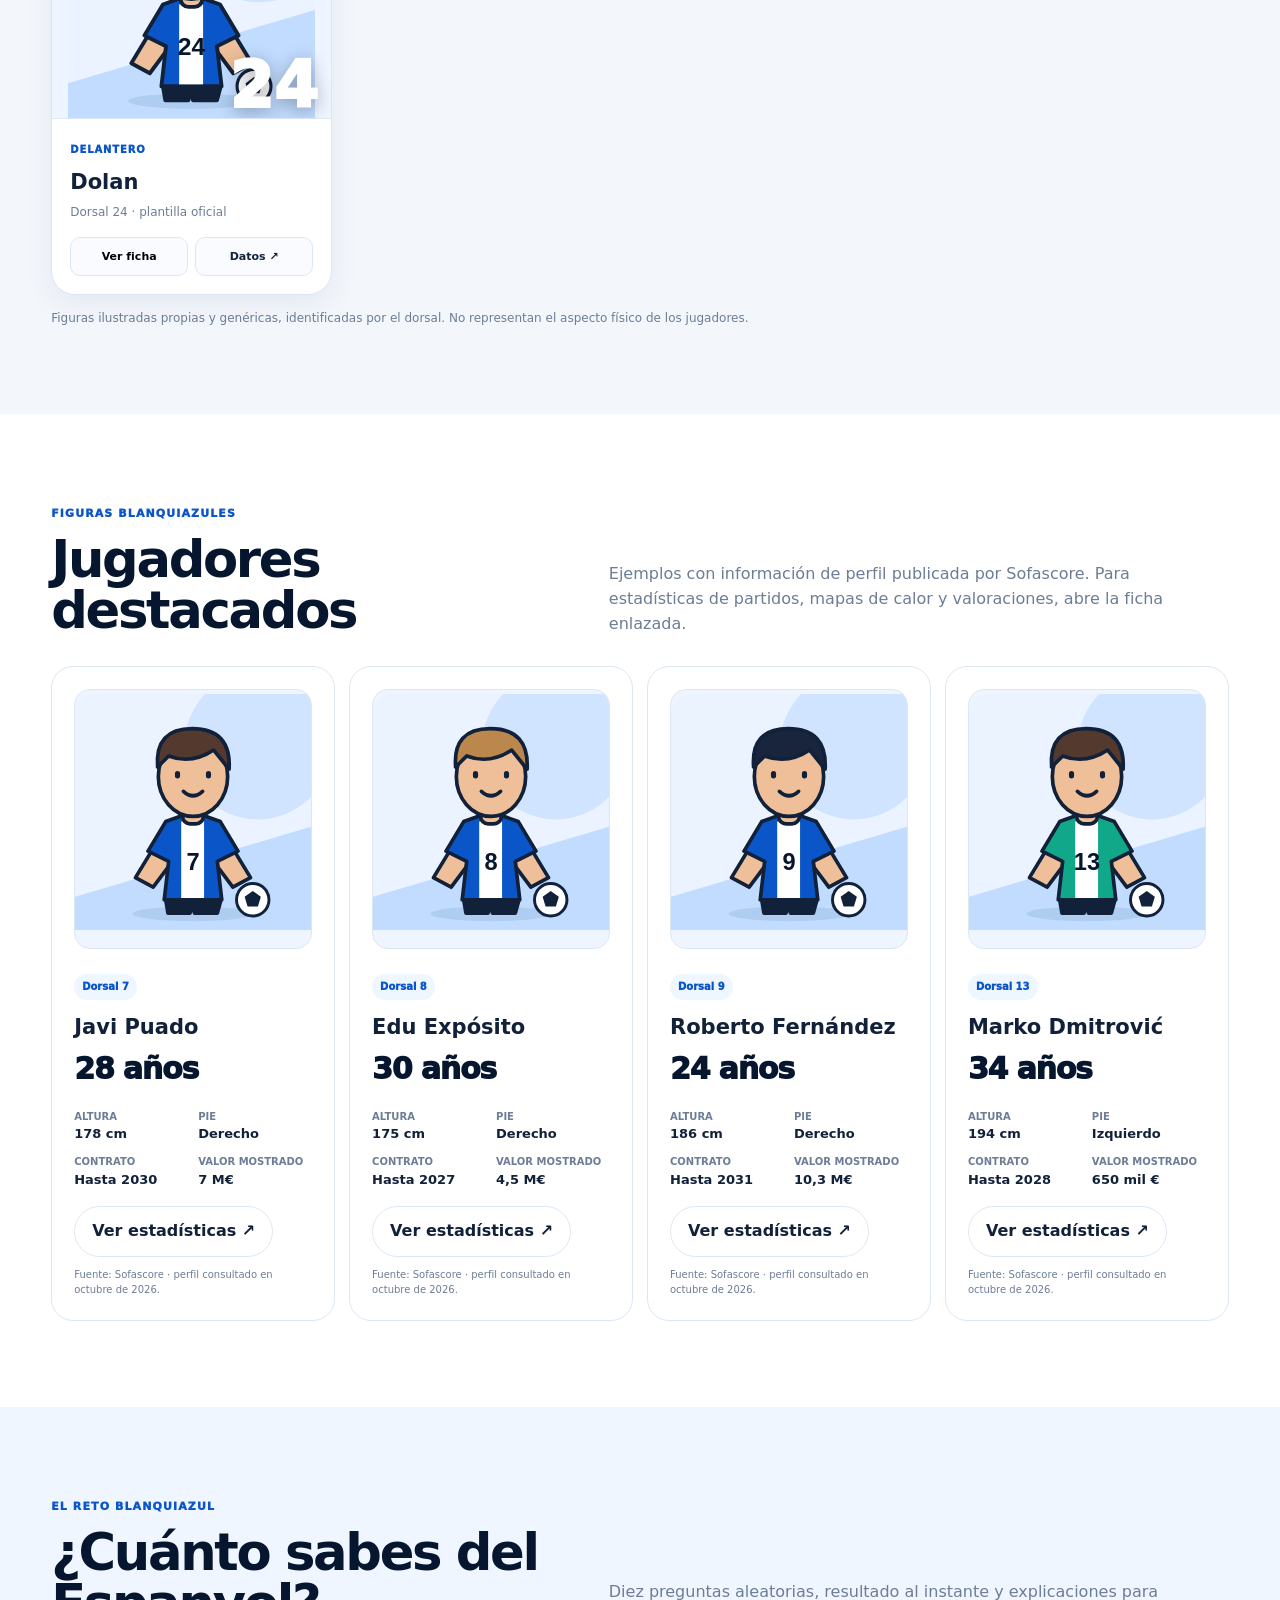
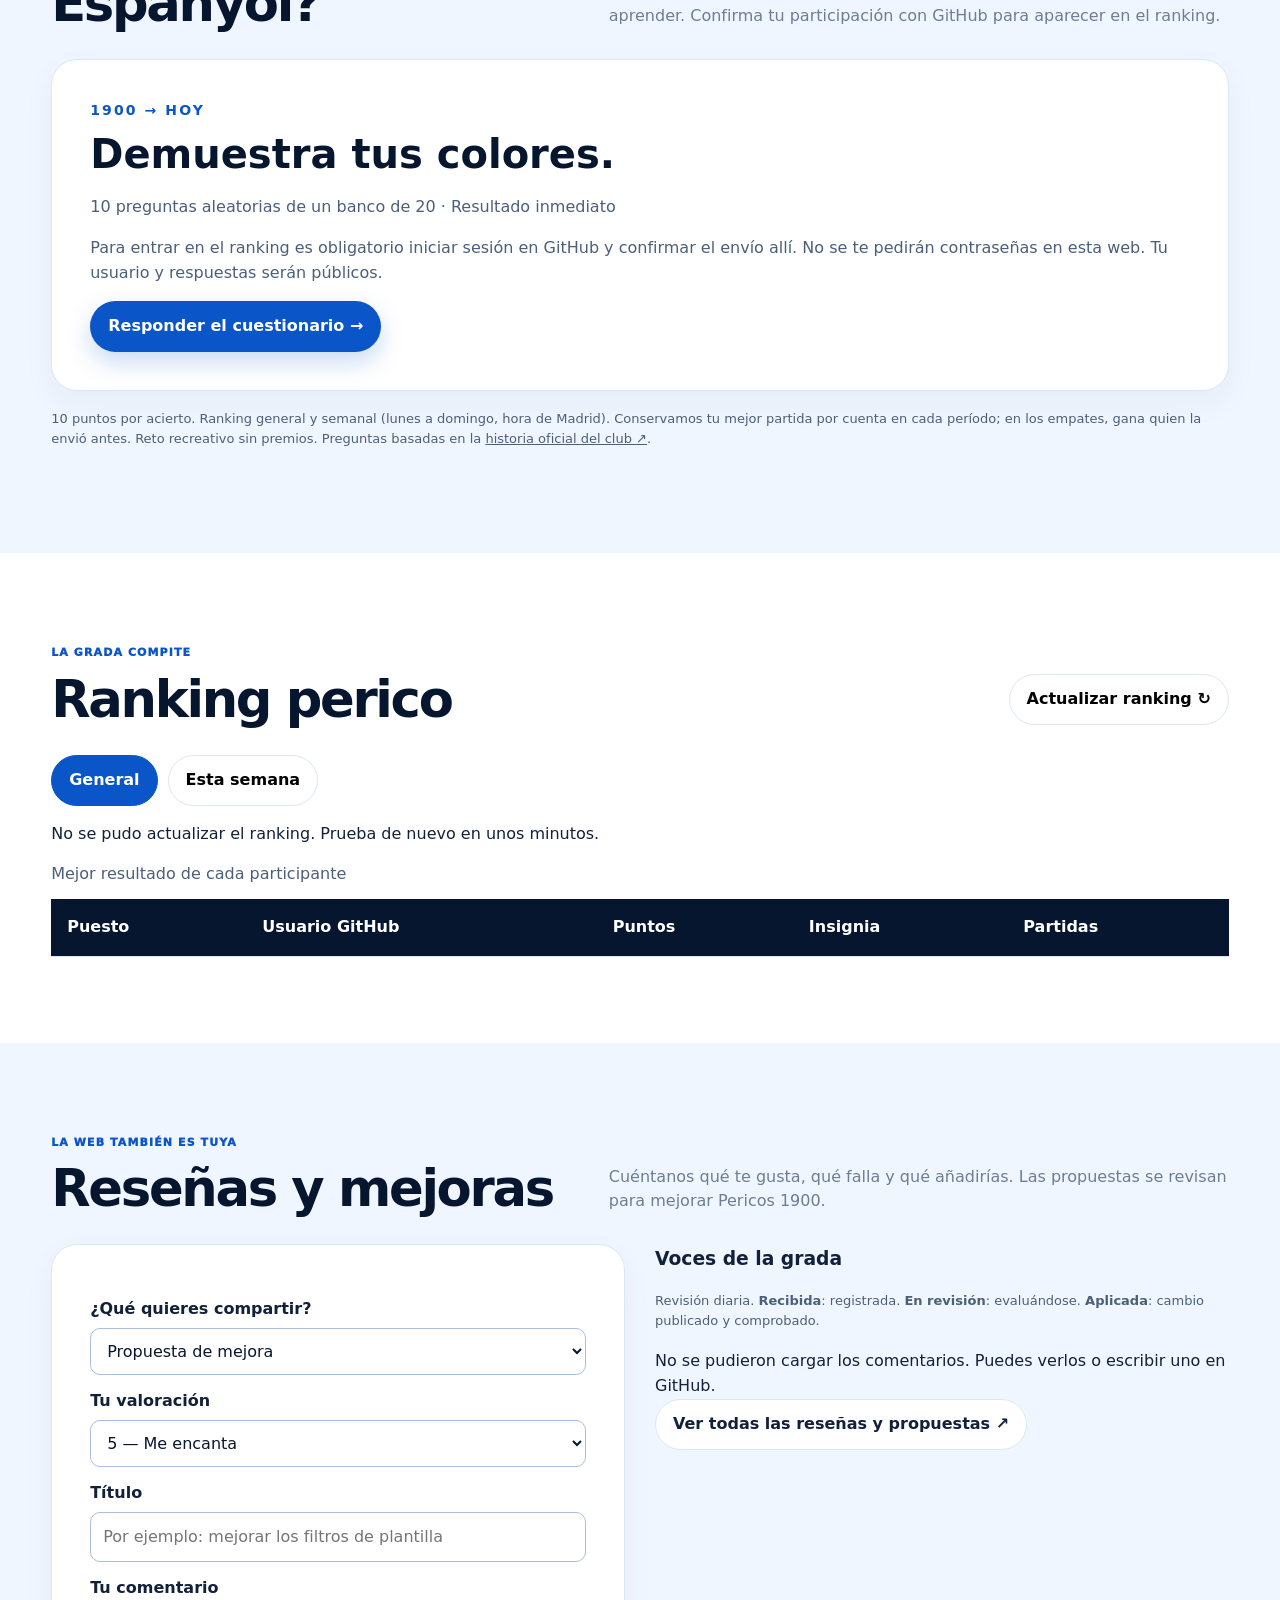
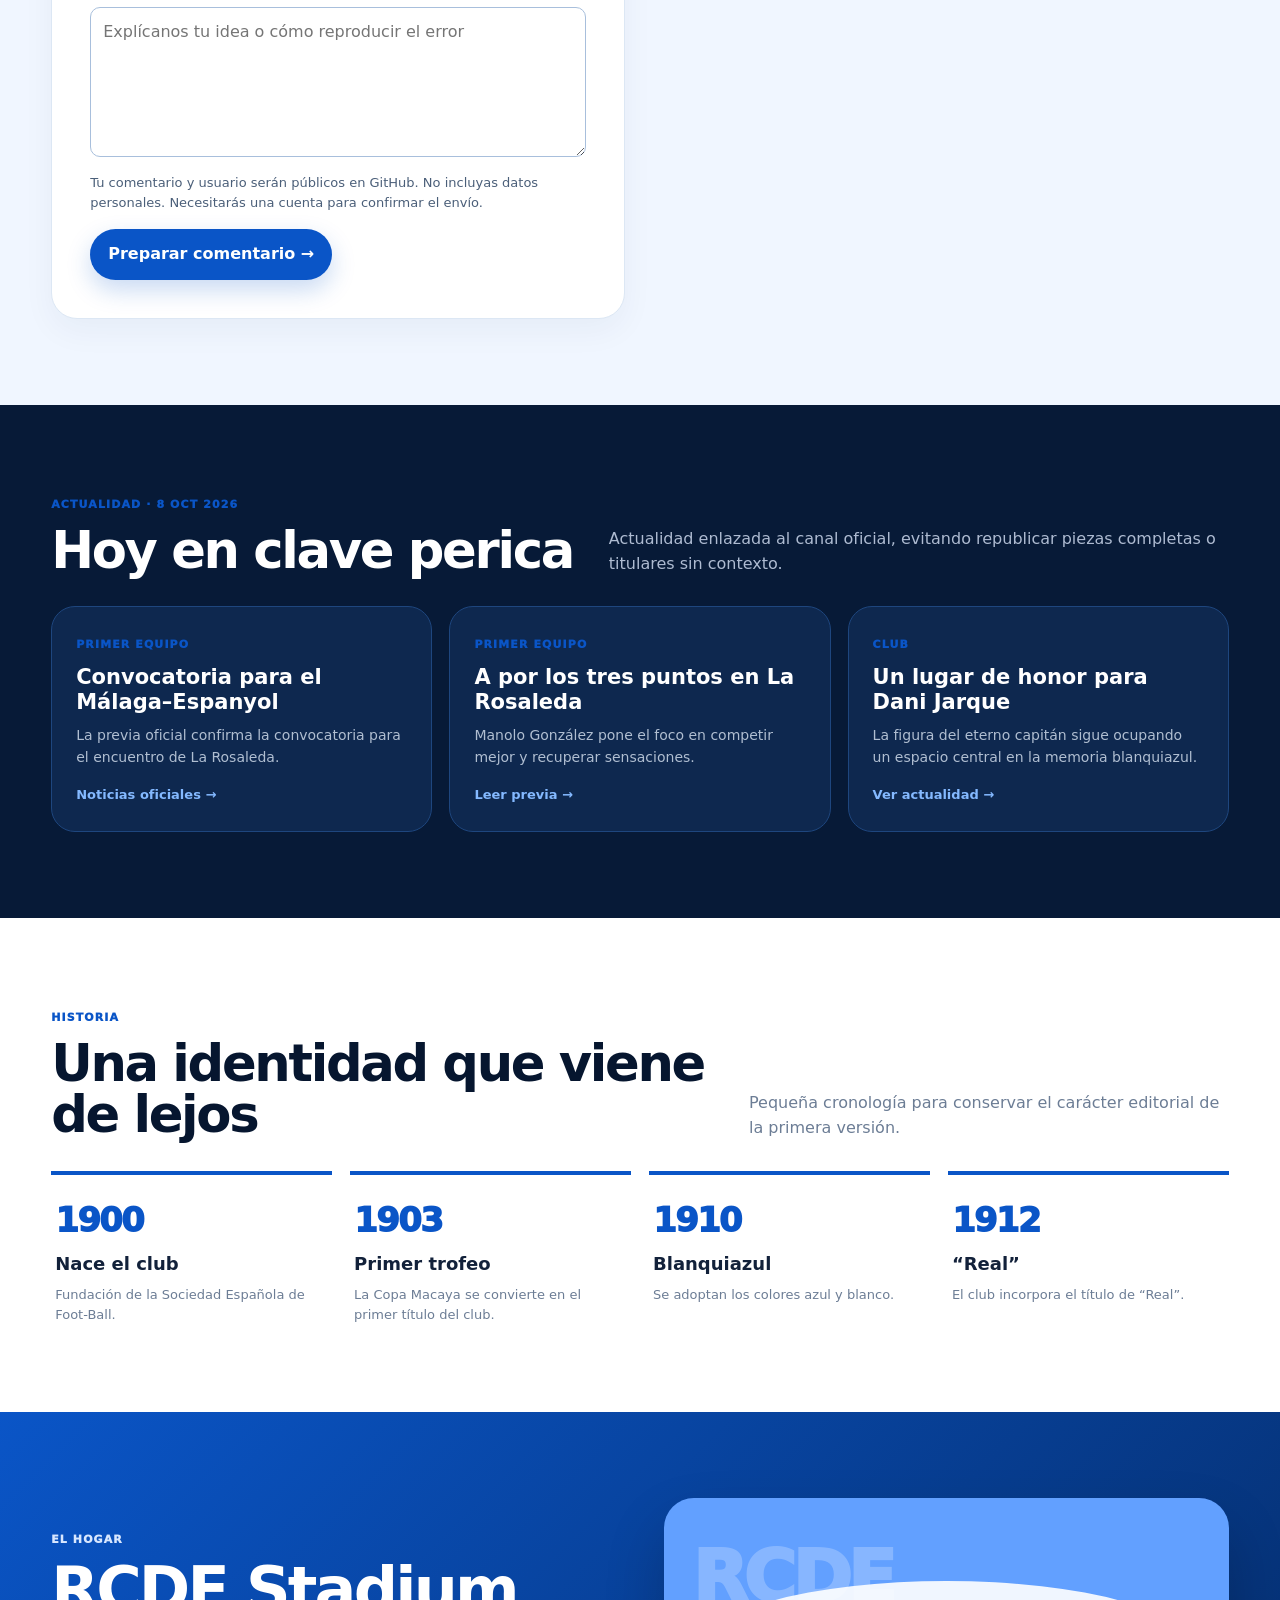
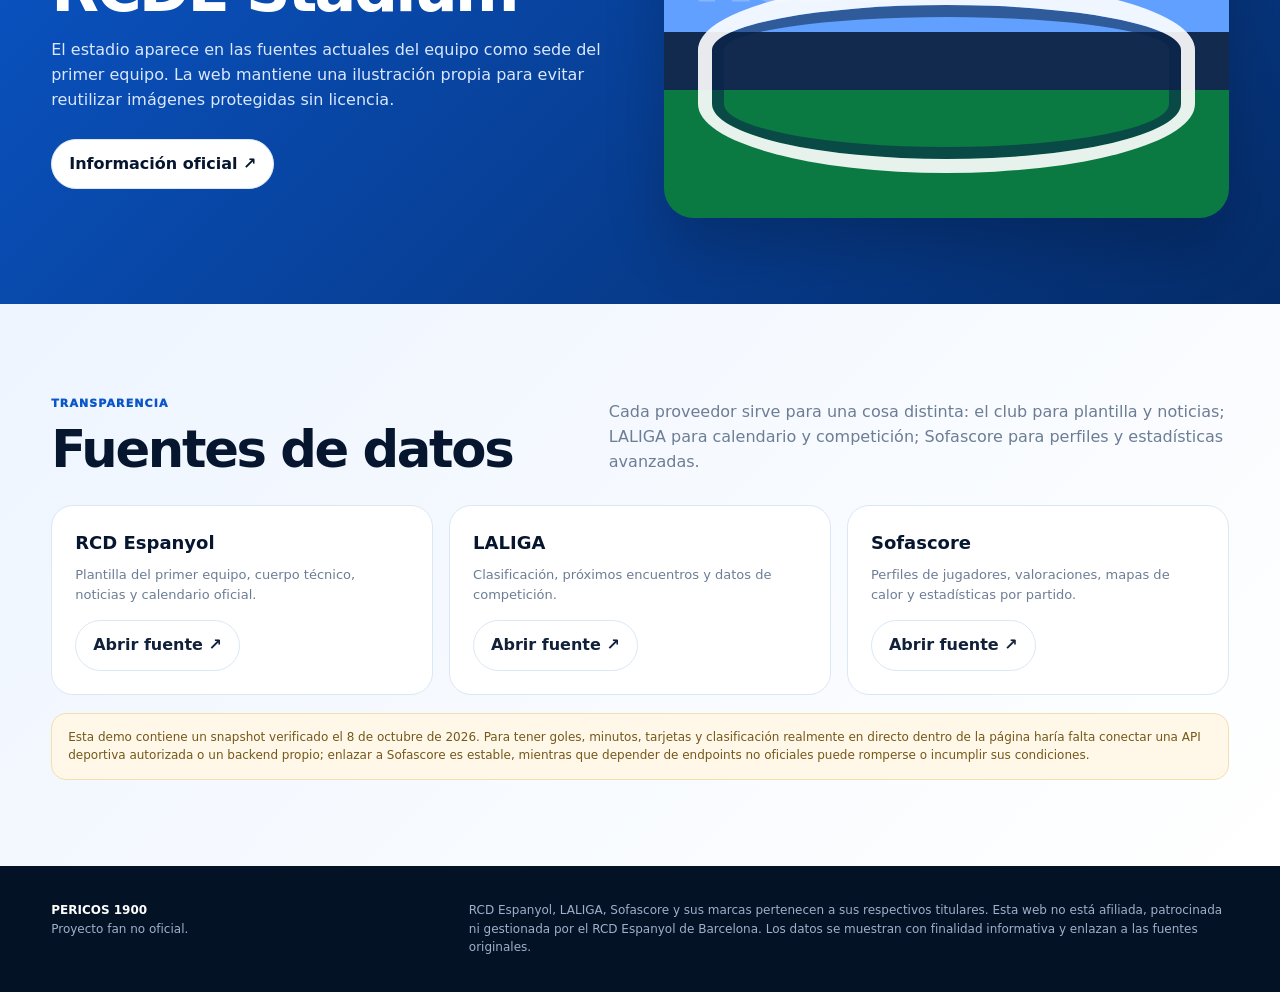
==== commit 212fd078: "Feature upcoming match countdown prominently and select next future fixture" ====
--- a/index.html
+++ b/index.html
@@ -26,7 +26,7 @@
 
 <main>
 <section class="hero" id="inicio"><div class="wrap hero-grid">
-  <div><div class="eyebrow">Web fan no oficial · datos verificados</div><h1>Todo el <span>Espanyol</span>, en un solo lugar.</h1><p>Una versión más completa de Pericos 1900: plantilla, próximos partidos, situación del equipo y acceso directo a estadísticas de jugadores contrastadas con RCD Espanyol, LALIGA y Sofascore.</p><div class="hero-actions"><a class="btn primary" href="#datos">Ver datos</a><a class="btn ghost" href="#plantilla">Explorar plantilla</a></div></div>
+  <div><div class="eyebrow">Web fan no oficial · datos verificados</div><h1>Todo el <span>Espanyol</span>, en un solo lugar.</h1><p>Una versión más completa de Pericos 1900: plantilla, próximos partidos, situación del equipo y acceso directo a estadísticas de jugadores contrastadas con RCD Espanyol, LALIGA y Sofascore.</p><div class="hero-actions"><a class="btn primary" href="#zona-perica">⏳ Cuenta atrás del partido</a><a class="btn ghost" href="#datos">Ver datos</a><a class="btn ghost" href="#plantilla">Explorar plantilla</a></div></div>
   <aside class="live-card"><span class="meta">Snapshot verificado · 8 OCT 2026</span><h3>Situación del primer equipo</h3><div class="statgrid"><div class="stat"><b>15º</b><span>Posición LALIGA</span></div><div class="stat"><b>7 pts</b><span>Tras 7 jornadas</span></div><div class="stat"><b>10–10</b><span>Goles a favor / contra</span></div><div class="stat"><b>Manolo</b><span>Entrenador</span></div></div><p class="source-line">Datos de competición: LALIGA. Equipo y perfiles: club oficial + Sofascore.</p></aside>
 </div></section>
 
@@ -69,7 +69,7 @@
 <article class="source-card"><h3>📊 Clasificación de LaLiga</h3><p>Consulta la posición actualizada del Espanyol, sus puntos y los demás equipos directamente en la fuente oficial.</p><a class="btn primary" href="https://www.laliga.com/laliga-easports/clasificacion" target="_blank" rel="noopener noreferrer">Ver clasificación actual ↗</a><p class="src">Los datos en directo se consultan en LALIGA, no se simulan en esta web.</p></article>
 </div></div></section>
 <script>
-(()=>{const $=id=>document.getElementById(id);const fixture=document.querySelector('#partidos .fixture');const match=fixture?.querySelector('h4')?.textContent||'Próximo partido';const dateText=fixture?.querySelector('.datebox b')?.textContent||'';const dateMatch=dateText.match(/(\\d{1,2})\\s+([A-ZÁÉÍÓÚ]+)/);const months={ENE:0,FEB:1,MAR:2,ABR:3,MAY:4,JUN:5,JUL:6,AGO:7,SEP:8,OCT:9,NOV:10,DIC:11};const hourText=fixture?.querySelector('p')?.textContent||'';const hm=hourText.match(/(\\d{1,2}):(\\d{2})/);const year=2026;const d=dateMatch?new Date(year,months[dateMatch[2]],Number(dateMatch[1]),hm?Number(hm[1]):21,hm?Number(hm[2]):0):null;const clock=$('pericos-countdown');function tick(){if(!d||!Number.isFinite(d.getTime())||d<=new Date()){clock.textContent='Consulta el calendario oficial: el encuentro anunciado ya ha pasado o no tiene una fecha válida.';return}const t=Math.floor((d-Date.now())/1000);clock.textContent=match+' · Faltan '+Math.floor(t/86400)+' días, '+Math.floor(t%86400/3600)+' h y '+Math.floor(t%3600/60)+' min.'}tick();setInterval(tick,60000);function wire(formId,inputId,statusId,key,word){$(formId)?.addEventListener('submit',e=>{e.preventDefault();const val=$(inputId).value.trim();if(!val)return;try{localStorage.setItem(key,val);$(statusId).textContent=word+': '+val+' (guardado en este dispositivo).'}catch{$(statusId).textContent=word+': '+val+' (no se pudo guardar permanentemente).'}});try{const old=localStorage.getItem(key);if(old){$(inputId).value=old;$(statusId).textContent=word+': '+old+' (guardado en este dispositivo).'}}catch{}}wire('pericos-prediction','pericos-score','pericos-prediction-status','pericos1900_prediction','Tu porra');wire('pericos-mvp-form','pericos-mvp','pericos-mvp-status','pericos1900_mvp','Tu MVP');})();
+(()=>{const $=id=>document.getElementById(id);const fixtures=[...document.querySelectorAll('#partidos .fixture')];const months={ENE:0,FEB:1,MAR:2,ABR:3,MAY:4,JUN:5,JUL:6,AGO:7,SEP:8,OCT:9,NOV:10,DIC:11};const clock=$('pericos-countdown');function nextMatch(){const now=new Date();const choices=fixtures.map(f=>{const label=f.querySelector('.datebox b')?.textContent||'';const match=label.match(/(\\d{1,2})\\s+([A-ZÁÉÍÓÚ]+)/);const hour=(f.querySelector('p')?.textContent||'').match(/(\\d{1,2}):(\\d{2})/);if(!match||months[match[2]]===undefined)return null;const d=new Date(2026,months[match[2]],Number(match[1]),hour?Number(hour[1]):21,hour?Number(hour[2]):0);return{date:d,name:f.querySelector('h4')?.textContent||'RCD Espanyol'}}).filter(x=>x&&x.date>now).sort((a,b)=>a.date-b.date);return choices[0]}function tick(){const next=nextMatch();if(!next){clock.textContent='No hay un próximo partido con fecha futura en el calendario de esta web. Consulta el calendario oficial para conocer el siguiente encuentro.';return}const t=Math.max(0,Math.floor((next.date-Date.now())/1000));clock.textContent=next.name+' · Faltan '+Math.floor(t/86400)+' días, '+Math.floor(t%86400/3600)+' h y '+Math.floor(t%3600/60)+' min.'}tick();setInterval(tick,60000);function wire(formId,inputId,statusId,key,word){$(formId)?.addEventListener('submit',e=>{e.preventDefault();const val=$(inputId).value.trim();if(!val)return;try{localStorage.setItem(key,val);$(statusId).textContent=word+': '+val+' (guardado en este dispositivo).'}catch{$(statusId).textContent=word+': '+val+' (no se pudo guardar permanentemente).'}});try{const old=localStorage.getItem(key);if(old){$(inputId).value=old;$(statusId).textContent=word+': '+old+' (guardado en este dispositivo).'}}catch{}}wire('pericos-prediction','pericos-score','pericos-prediction-status','pericos1900_prediction','Tu porra');wire('pericos-mvp-form','pericos-mvp','pericos-mvp-status','pericos1900_mvp','Tu MVP');})();
 </script>
 
 <section class="source-section" id="historico"><div class="wrap">
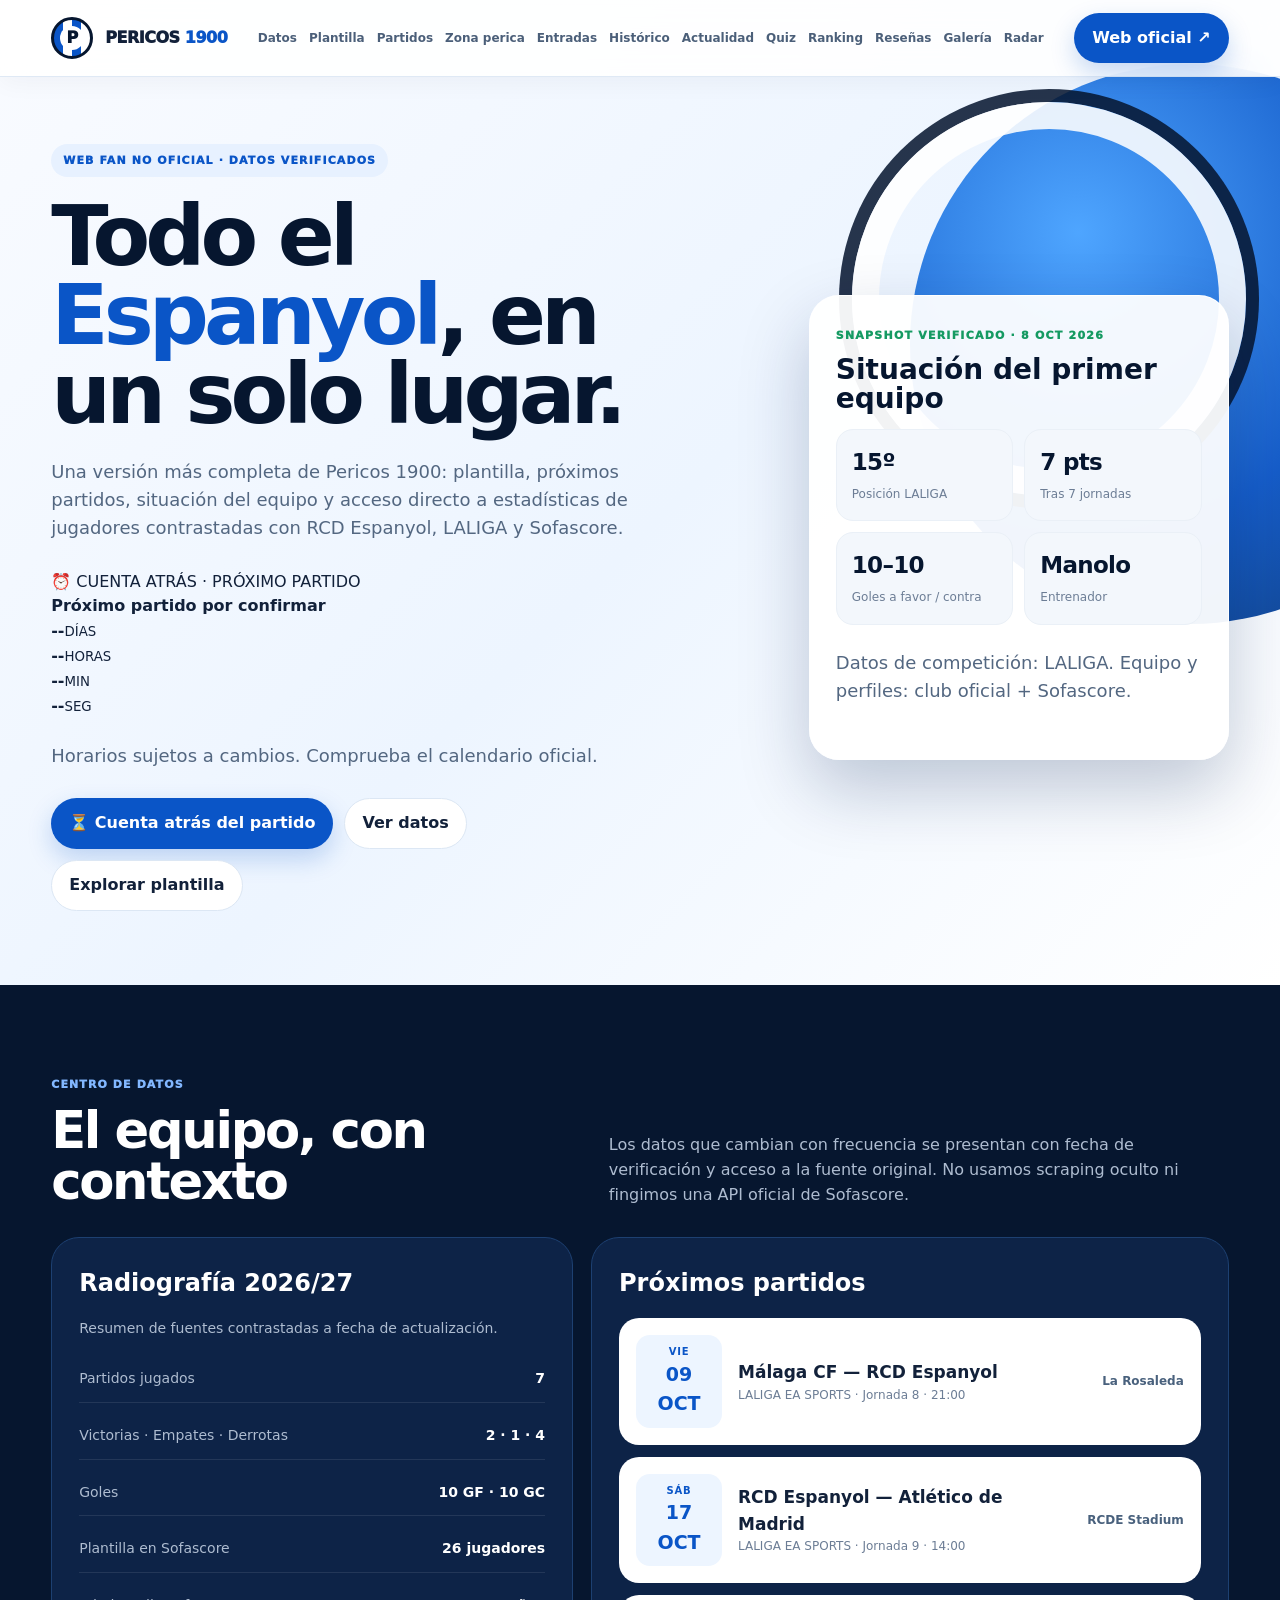
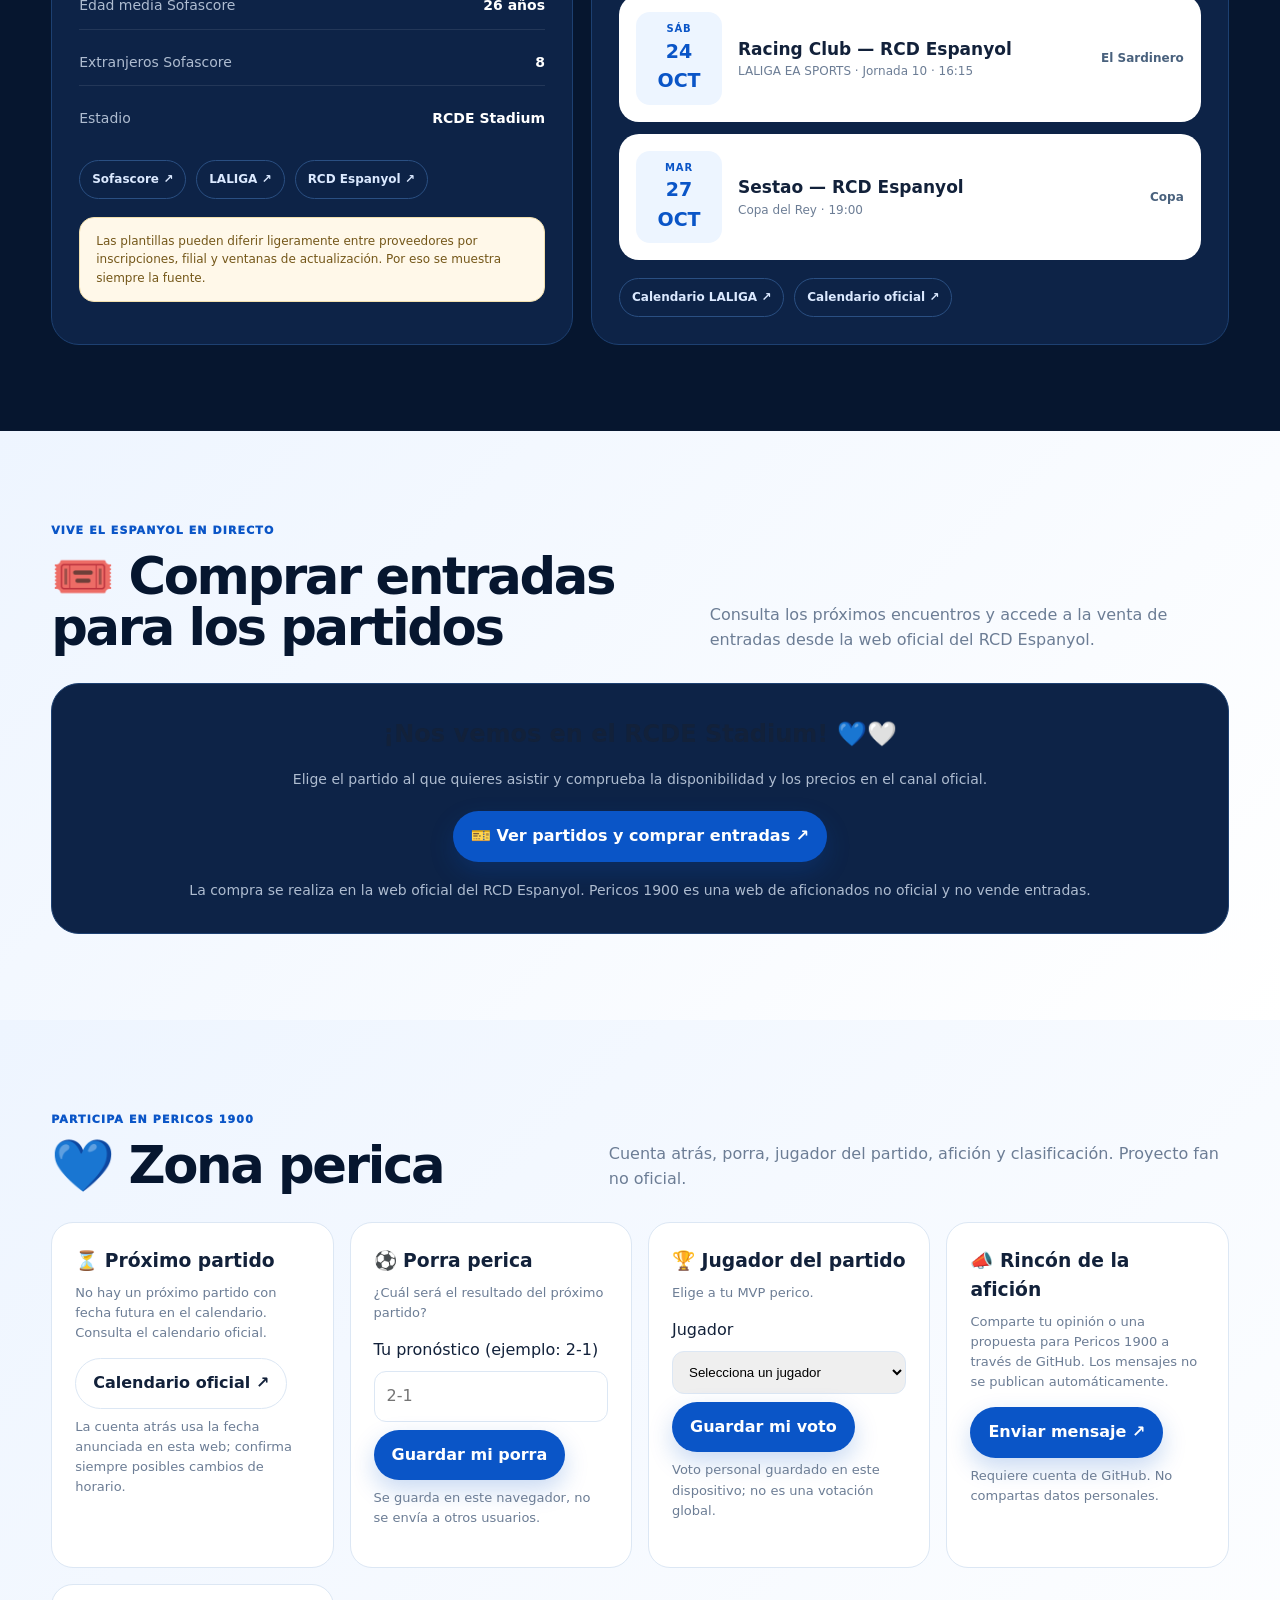
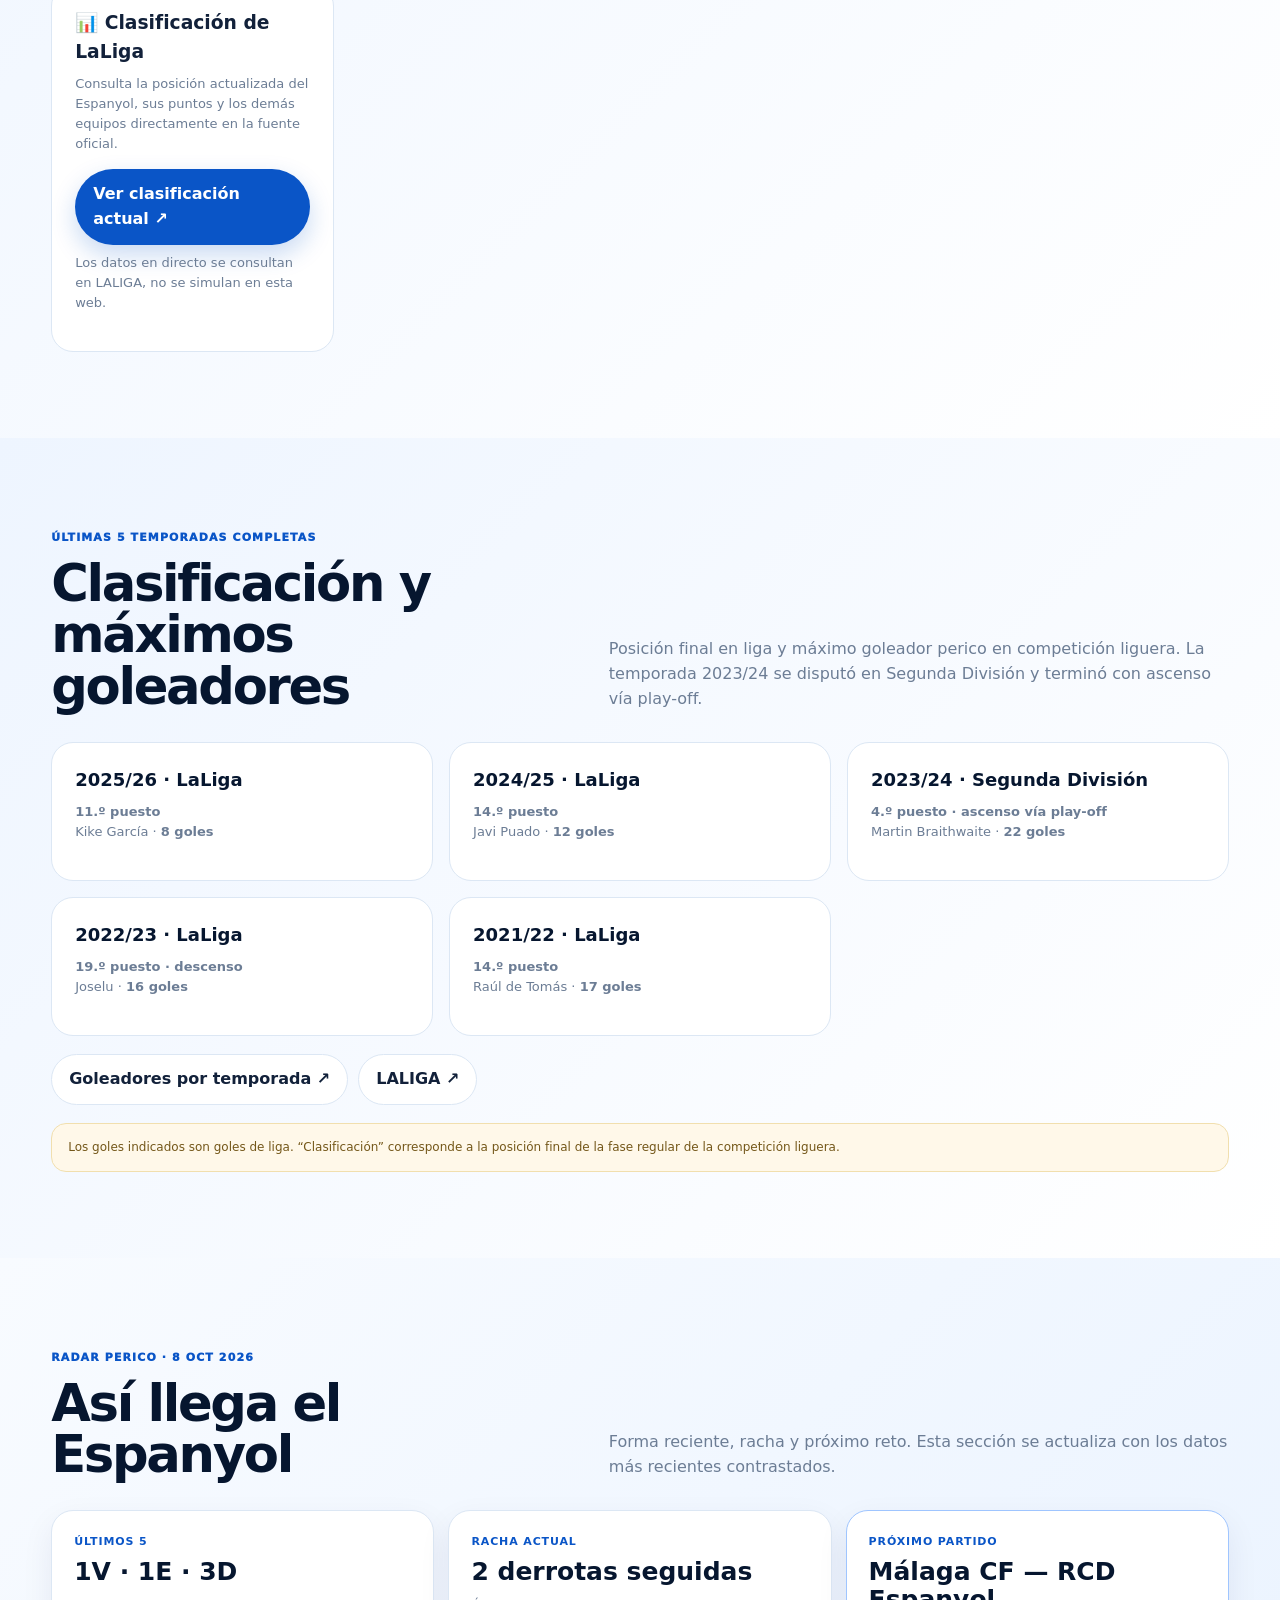
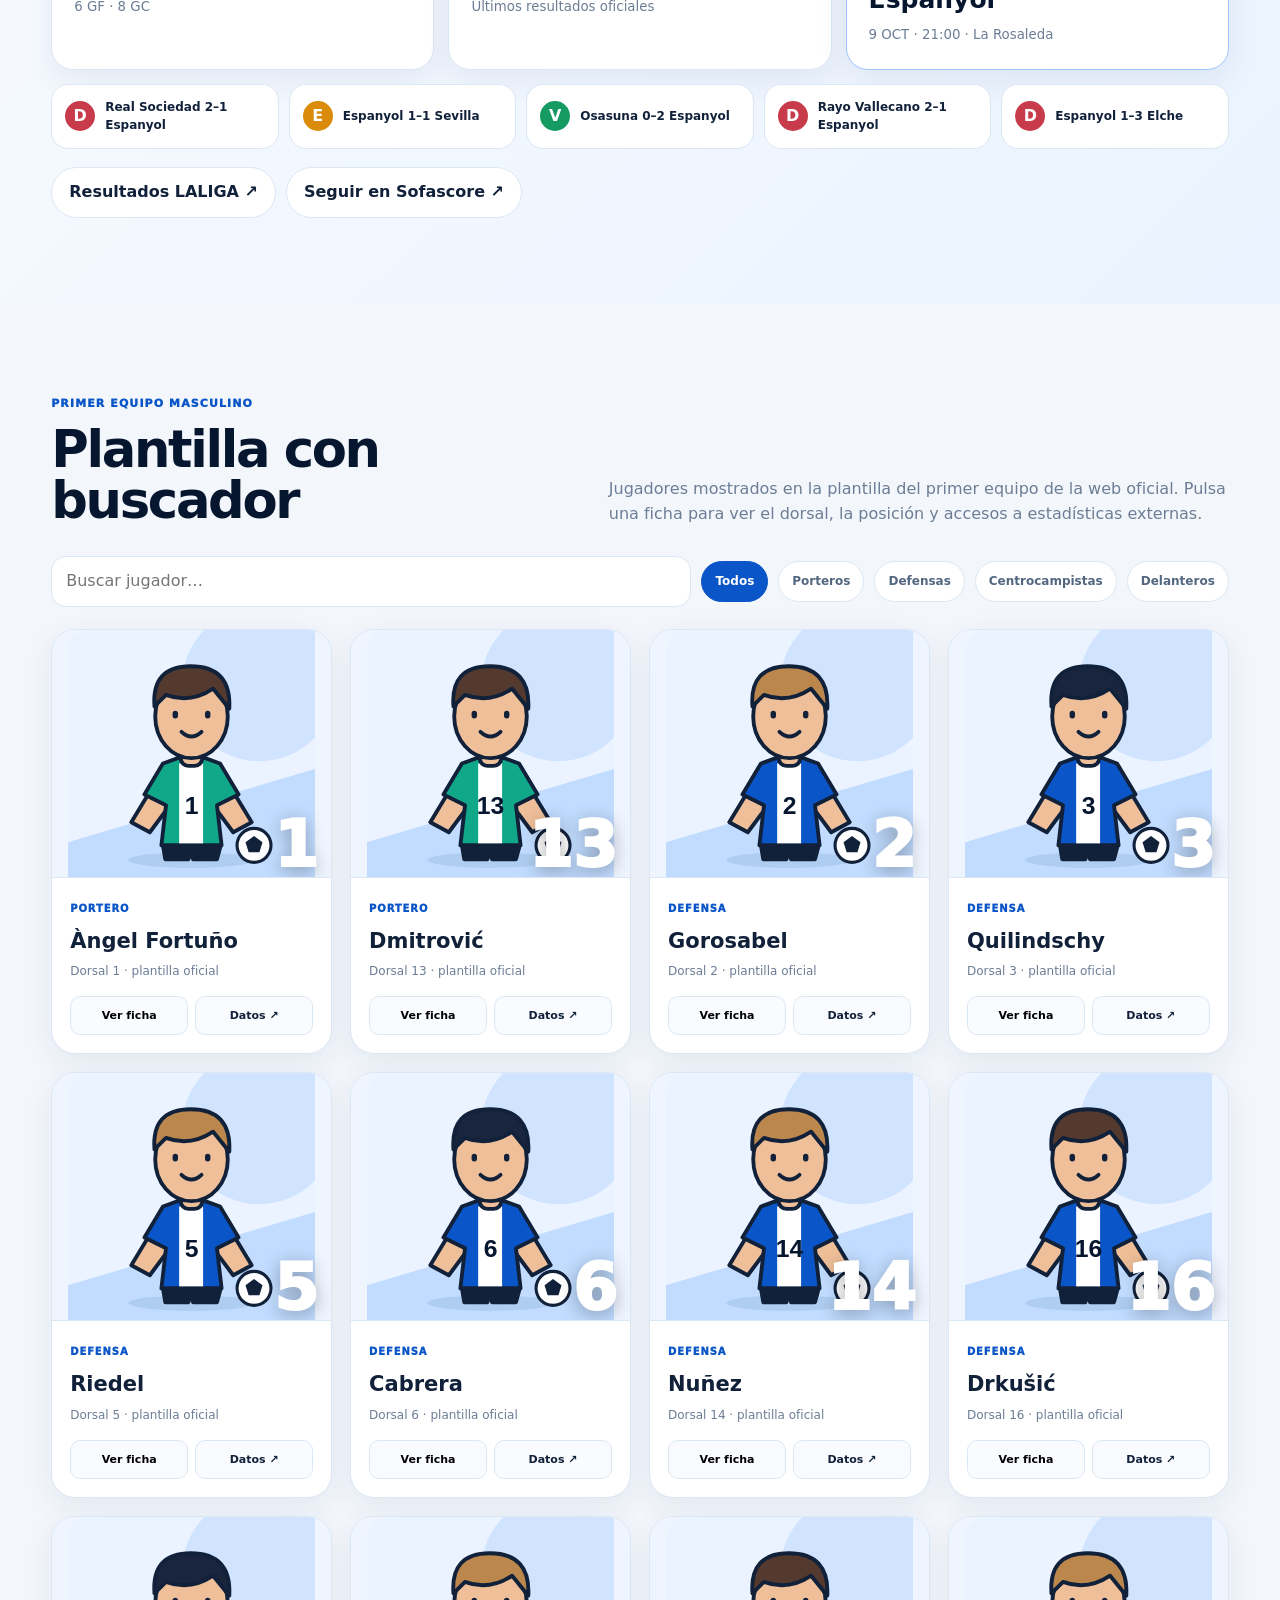
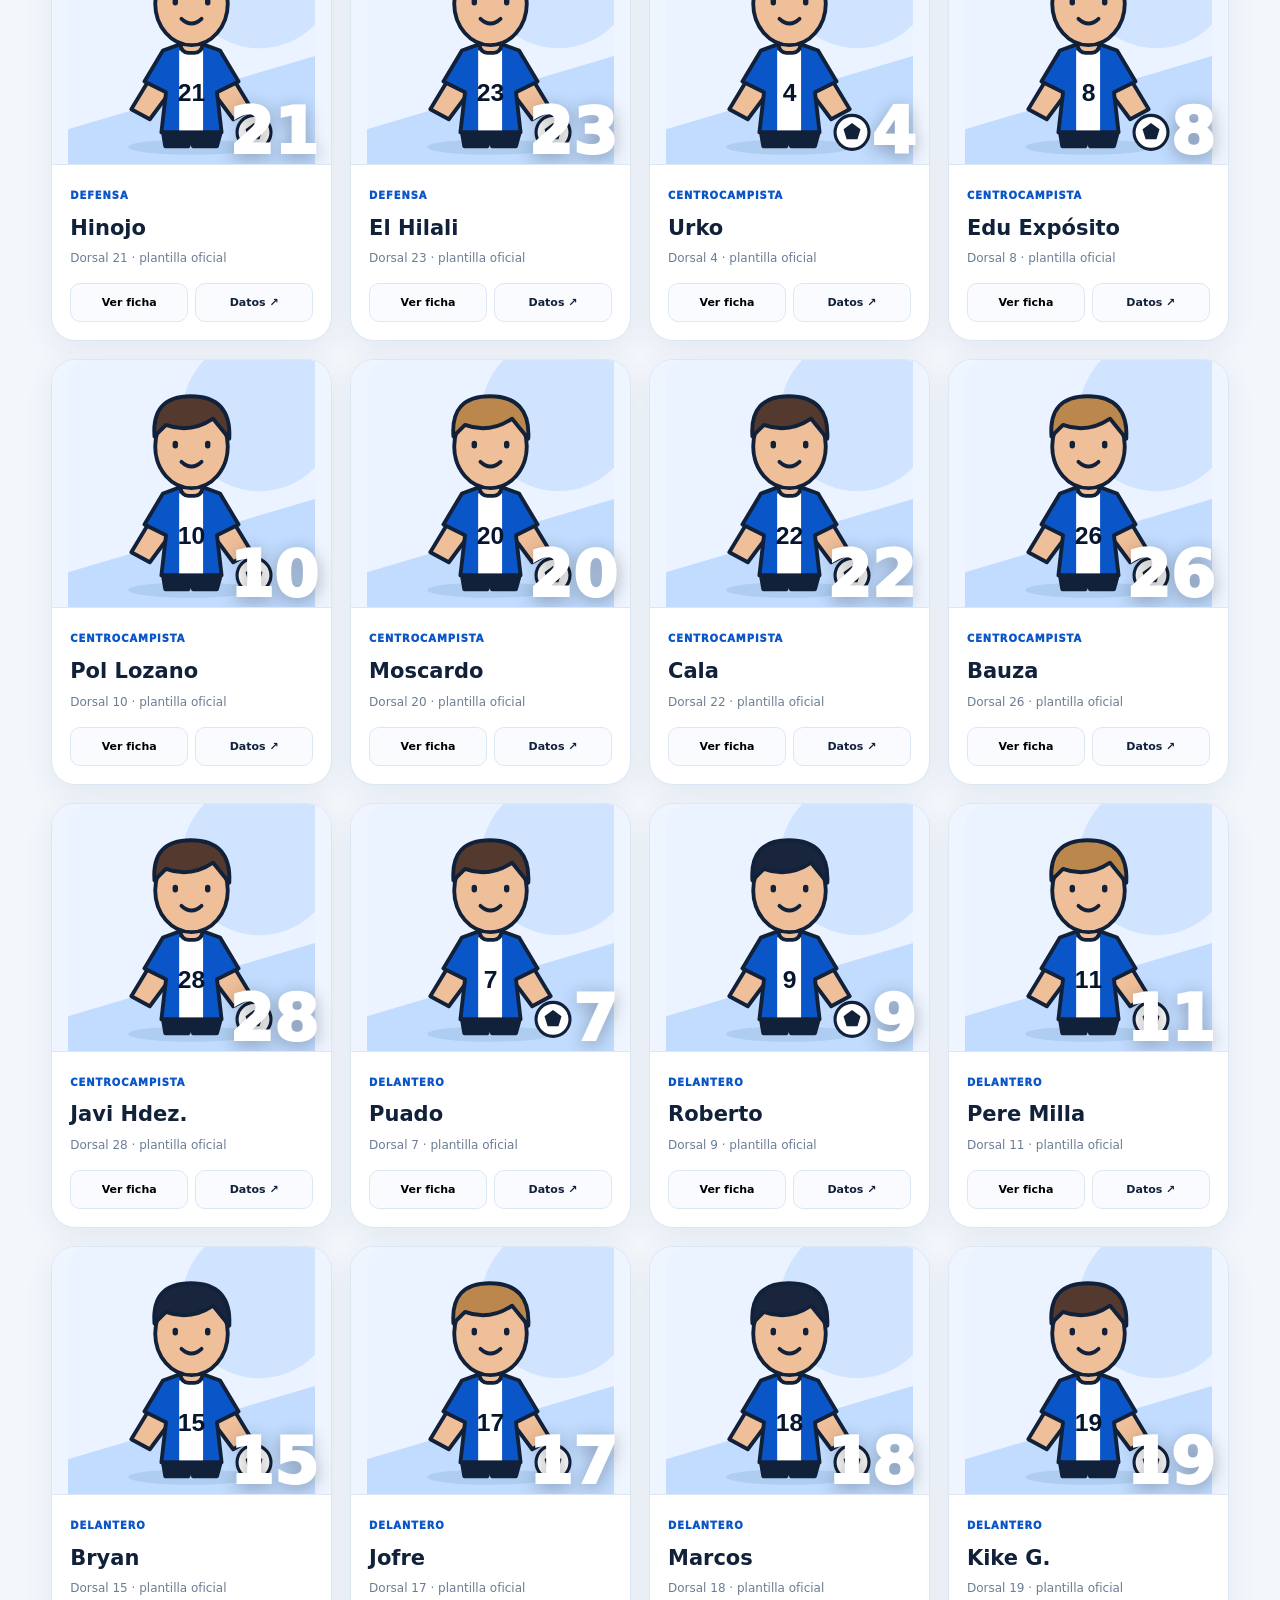
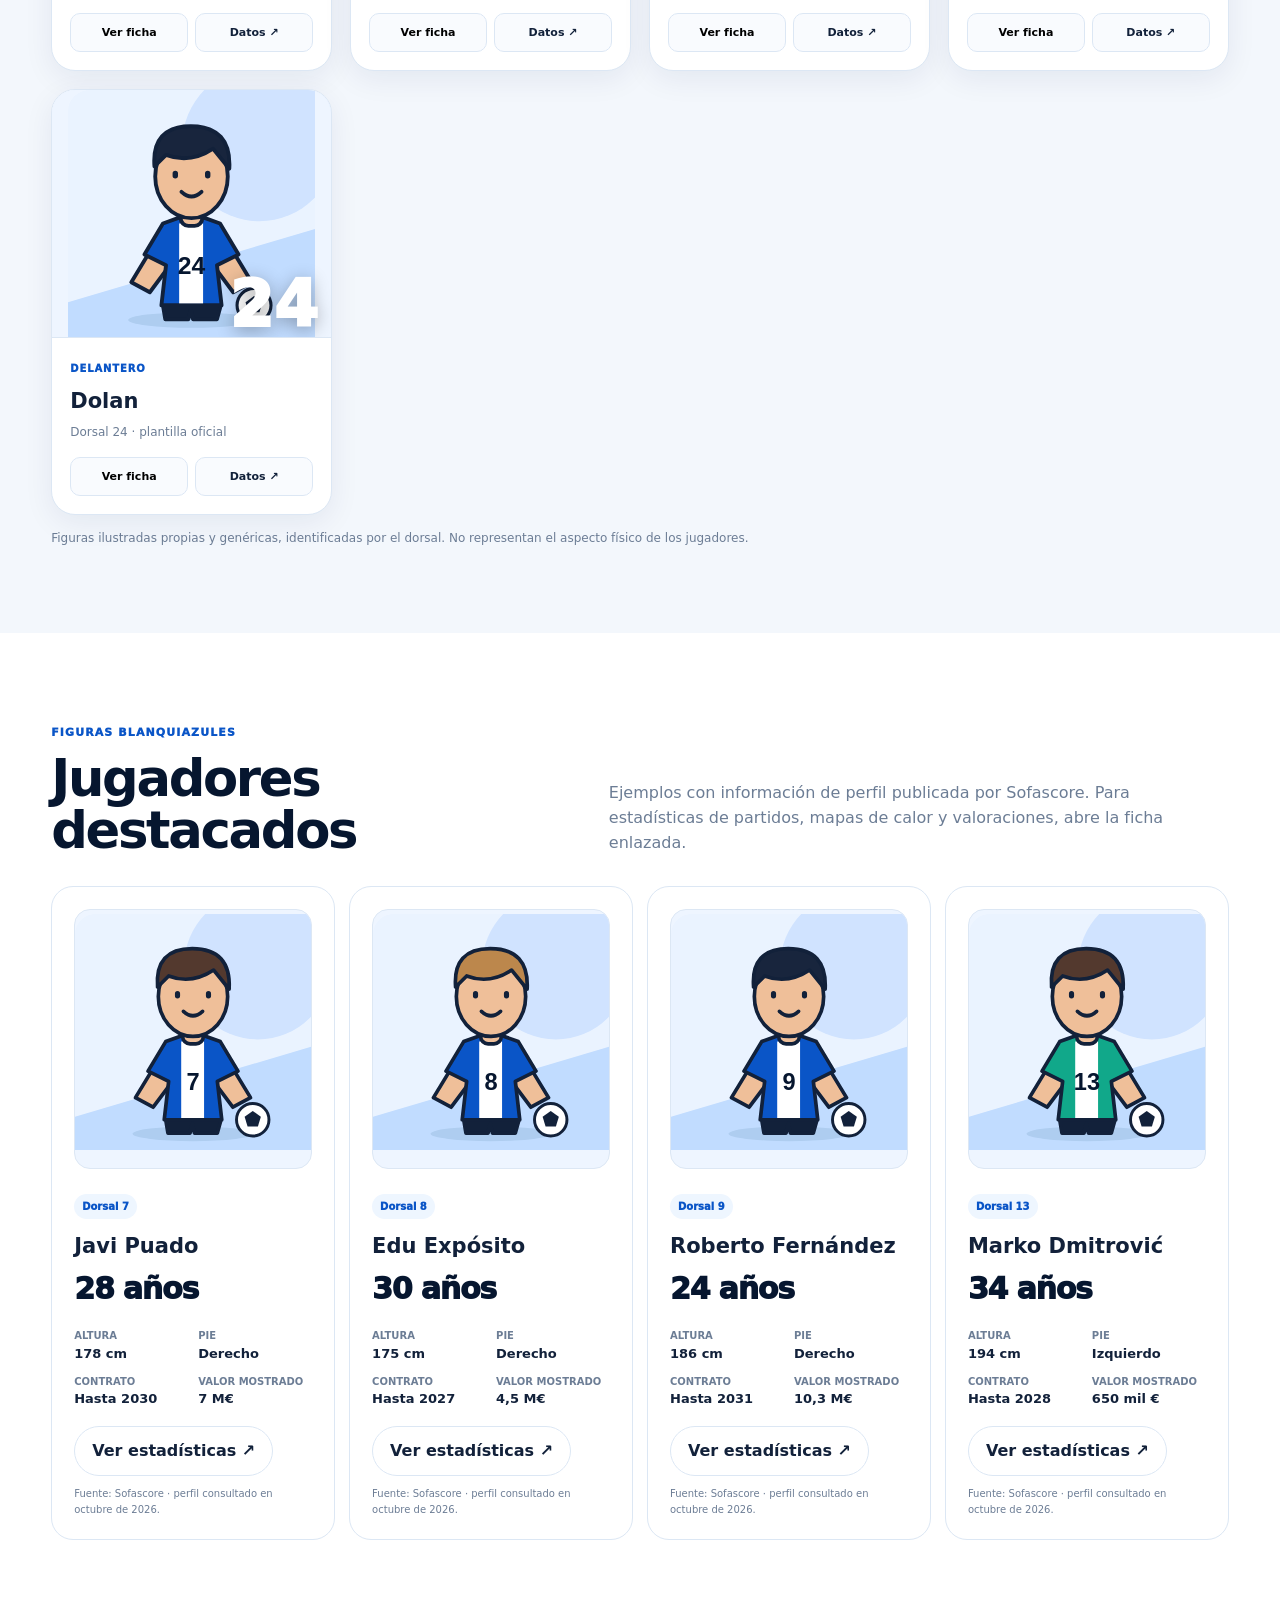
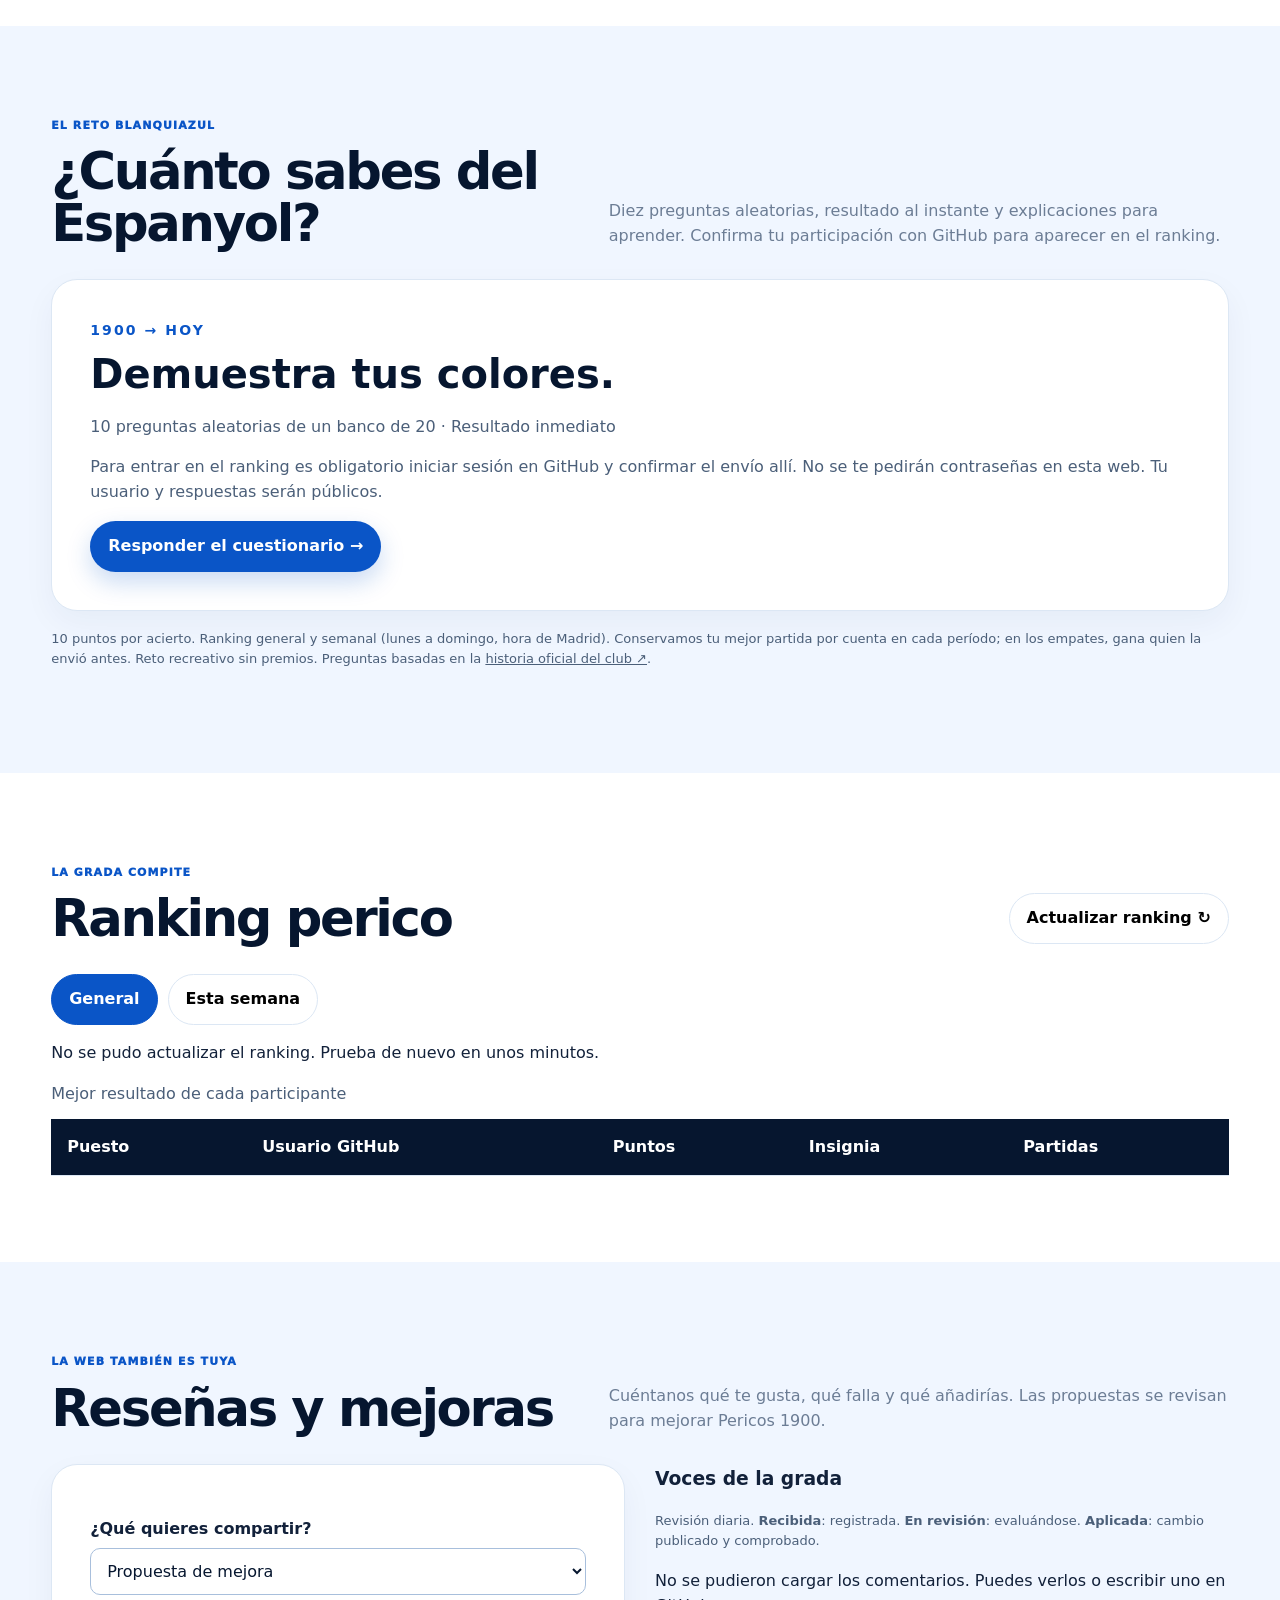
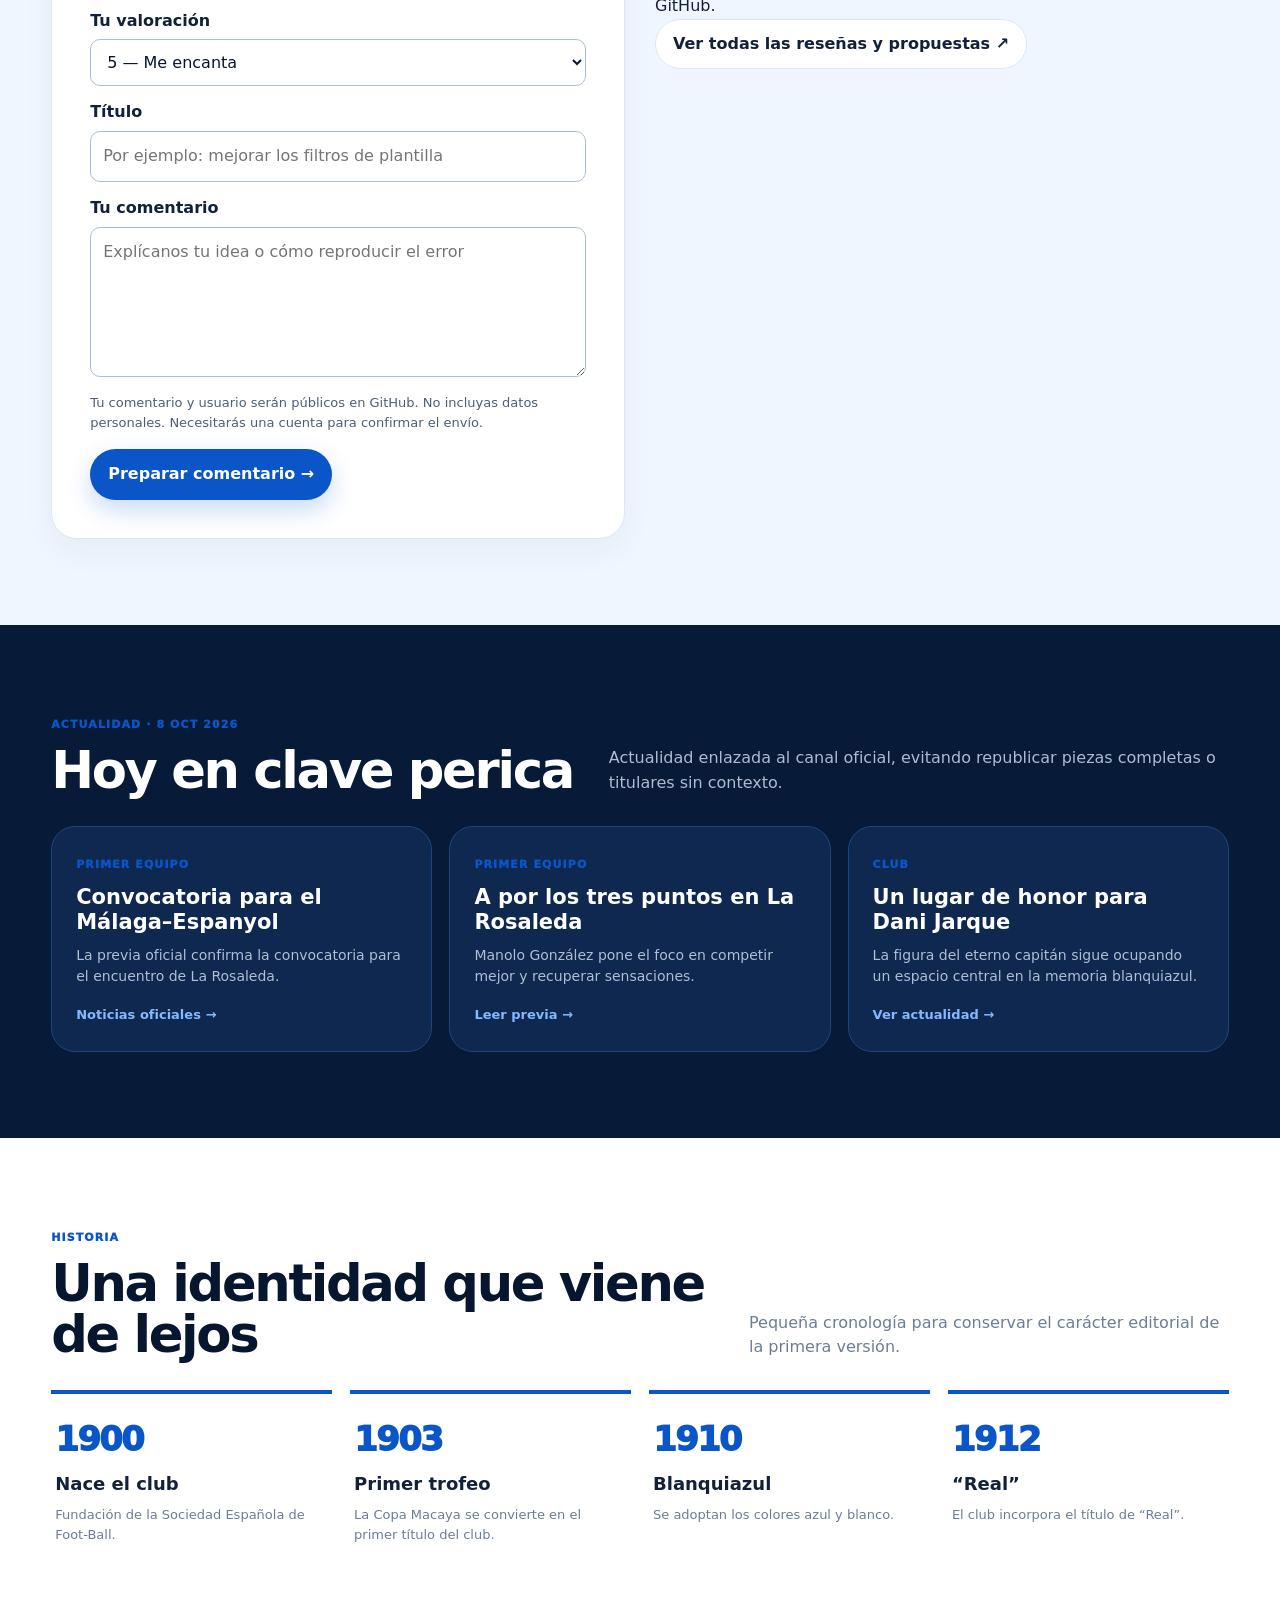
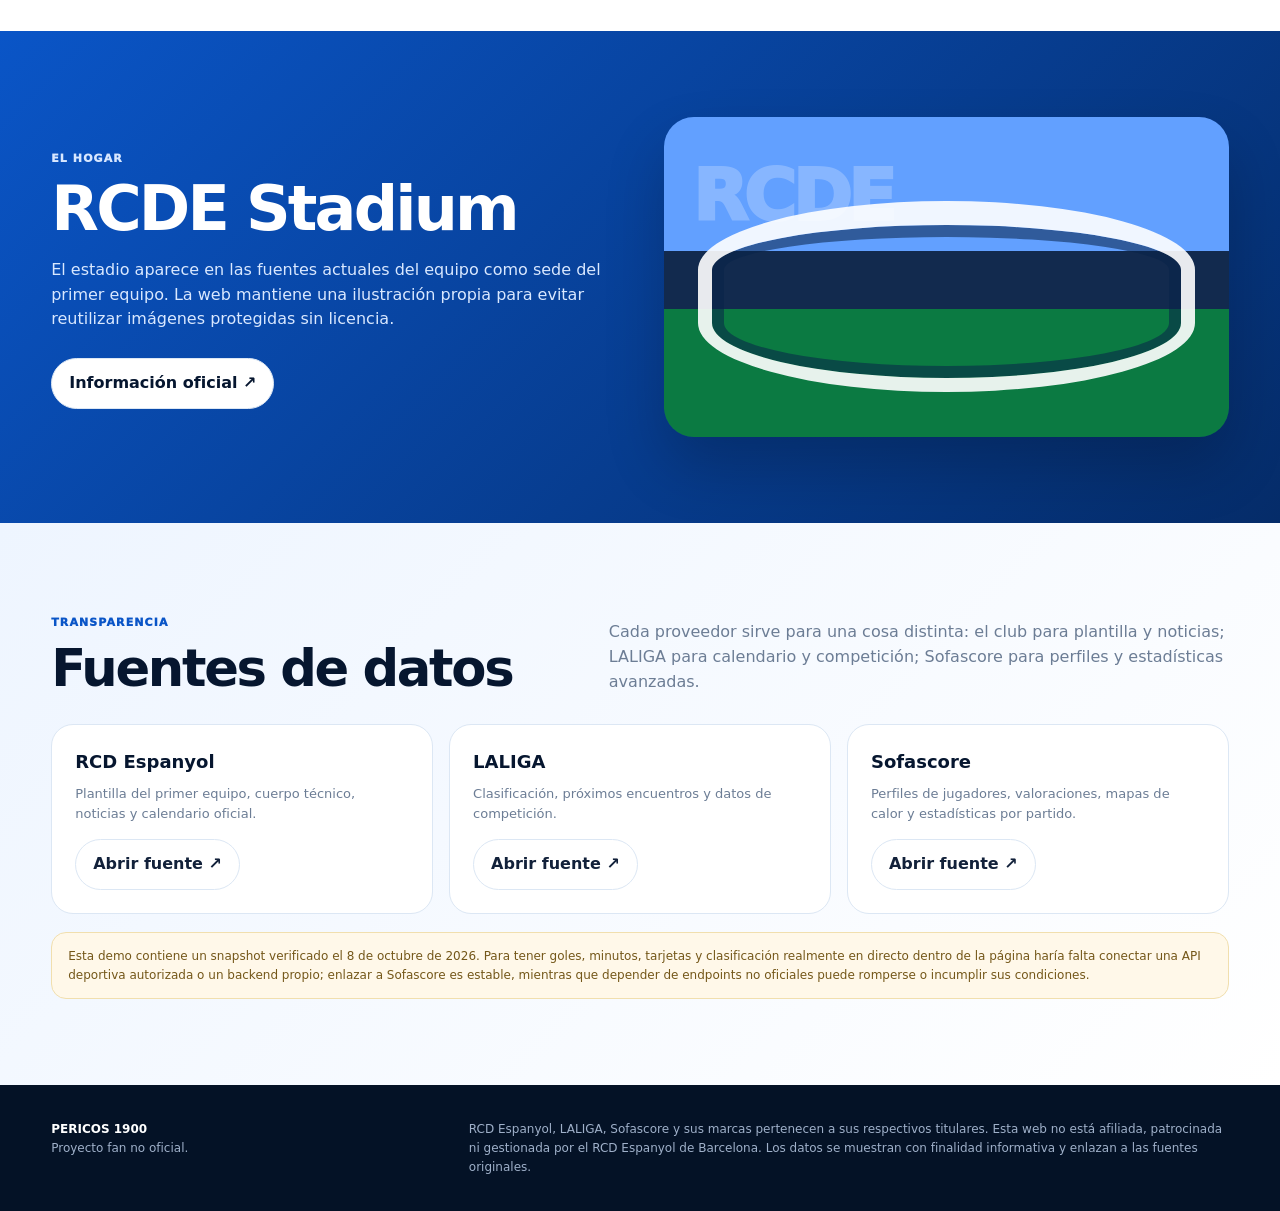
==== commit 426a5928: "Add prominent live match countdown clock to homepage" ====
--- a/index.html
+++ b/index.html
@@ -26,7 +26,7 @@
 
 <main>
 <section class="hero" id="inicio"><div class="wrap hero-grid">
-  <div><div class="eyebrow">Web fan no oficial · datos verificados</div><h1>Todo el <span>Espanyol</span>, en un solo lugar.</h1><p>Una versión más completa de Pericos 1900: plantilla, próximos partidos, situación del equipo y acceso directo a estadísticas de jugadores contrastadas con RCD Espanyol, LALIGA y Sofascore.</p><div class="hero-actions"><a class="btn primary" href="#zona-perica">⏳ Cuenta atrás del partido</a><a class="btn ghost" href="#datos">Ver datos</a><a class="btn ghost" href="#plantilla">Explorar plantilla</a></div></div>
+  <div><div class="eyebrow">Web fan no oficial · datos verificados</div><h1>Todo el <span>Espanyol</span>, en un solo lugar.</h1><p>Una versión más completa de Pericos 1900: plantilla, próximos partidos, situación del equipo y acceso directo a estadísticas de jugadores contrastadas con RCD Espanyol, LALIGA y Sofascore.</p><div class="match-clock" id="reloj-partido" aria-label="Cuenta atrás para el próximo partido"><div class="match-clock-label">⏰ CUENTA ATRÁS · PRÓXIMO PARTIDO</div><strong id="match-clock-opponent">Consultando el calendario…</strong><div class="match-clock-digits" role="timer" aria-live="off"><div><b id="match-days">--</b><small>DÍAS</small></div><div><b id="match-hours">--</b><small>HORAS</small></div><div><b id="match-minutes">--</b><small>MIN</small></div><div><b id="match-seconds">--</b><small>SEG</small></div></div><p id="match-clock-note">Horarios sujetos a cambios. Comprueba el calendario oficial.</p></div><div class="hero-actions"><a class="btn primary" href="#zona-perica">⏳ Cuenta atrás del partido</a><a class="btn ghost" href="#datos">Ver datos</a><a class="btn ghost" href="#plantilla">Explorar plantilla</a></div></div>
   <aside class="live-card"><span class="meta">Snapshot verificado · 8 OCT 2026</span><h3>Situación del primer equipo</h3><div class="statgrid"><div class="stat"><b>15º</b><span>Posición LALIGA</span></div><div class="stat"><b>7 pts</b><span>Tras 7 jornadas</span></div><div class="stat"><b>10–10</b><span>Goles a favor / contra</span></div><div class="stat"><b>Manolo</b><span>Entrenador</span></div></div><p class="source-line">Datos de competición: LALIGA. Equipo y perfiles: club oficial + Sofascore.</p></aside>
 </div></section>
 
@@ -69,7 +69,7 @@
 <article class="source-card"><h3>📊 Clasificación de LaLiga</h3><p>Consulta la posición actualizada del Espanyol, sus puntos y los demás equipos directamente en la fuente oficial.</p><a class="btn primary" href="https://www.laliga.com/laliga-easports/clasificacion" target="_blank" rel="noopener noreferrer">Ver clasificación actual ↗</a><p class="src">Los datos en directo se consultan en LALIGA, no se simulan en esta web.</p></article>
 </div></div></section>
 <script>
-(()=>{const $=id=>document.getElementById(id);const fixtures=[...document.querySelectorAll('#partidos .fixture')];const months={ENE:0,FEB:1,MAR:2,ABR:3,MAY:4,JUN:5,JUL:6,AGO:7,SEP:8,OCT:9,NOV:10,DIC:11};const clock=$('pericos-countdown');function nextMatch(){const now=new Date();const choices=fixtures.map(f=>{const label=f.querySelector('.datebox b')?.textContent||'';const match=label.match(/(\\d{1,2})\\s+([A-ZÁÉÍÓÚ]+)/);const hour=(f.querySelector('p')?.textContent||'').match(/(\\d{1,2}):(\\d{2})/);if(!match||months[match[2]]===undefined)return null;const d=new Date(2026,months[match[2]],Number(match[1]),hour?Number(hour[1]):21,hour?Number(hour[2]):0);return{date:d,name:f.querySelector('h4')?.textContent||'RCD Espanyol'}}).filter(x=>x&&x.date>now).sort((a,b)=>a.date-b.date);return choices[0]}function tick(){const next=nextMatch();if(!next){clock.textContent='No hay un próximo partido con fecha futura en el calendario de esta web. Consulta el calendario oficial para conocer el siguiente encuentro.';return}const t=Math.max(0,Math.floor((next.date-Date.now())/1000));clock.textContent=next.name+' · Faltan '+Math.floor(t/86400)+' días, '+Math.floor(t%86400/3600)+' h y '+Math.floor(t%3600/60)+' min.'}tick();setInterval(tick,60000);function wire(formId,inputId,statusId,key,word){$(formId)?.addEventListener('submit',e=>{e.preventDefault();const val=$(inputId).value.trim();if(!val)return;try{localStorage.setItem(key,val);$(statusId).textContent=word+': '+val+' (guardado en este dispositivo).'}catch{$(statusId).textContent=word+': '+val+' (no se pudo guardar permanentemente).'}});try{const old=localStorage.getItem(key);if(old){$(inputId).value=old;$(statusId).textContent=word+': '+old+' (guardado en este dispositivo).'}}catch{}}wire('pericos-prediction','pericos-score','pericos-prediction-status','pericos1900_prediction','Tu porra');wire('pericos-mvp-form','pericos-mvp','pericos-mvp-status','pericos1900_mvp','Tu MVP');})();
+(()=>{const $=id=>document.getElementById(id);const fixtures=[...document.querySelectorAll('#partidos .fixture')];const months={ENE:0,FEB:1,MAR:2,ABR:3,MAY:4,JUN:5,JUL:6,AGO:7,SEP:8,OCT:9,NOV:10,DIC:11};const clock=$('pericos-countdown');function nextMatch(){const now=Date.now();return fixtures.map(f=>{const label=f.querySelector('.datebox b')?.textContent||'';const m=label.match(/([0-9]{1,2}) +([A-ZÁÉÍÓÚ]+)/);const h=(f.querySelector('p')?.textContent||'').match(/([0-9]{1,2}):([0-9]{2})/);if(!m||months[m[2]]===undefined)return null;const d=new Date(2026,months[m[2]],Number(m[1]),h?Number(h[1]):21,h?Number(h[2]):0);return{date:d,name:f.querySelector('h4')?.textContent||'RCD Espanyol'}}).filter(x=>x&&x.date.getTime()>now).sort((a,b)=>a.date-b.date)[0]}function tick(){const next=nextMatch();if(!next){clock.textContent='No hay un próximo partido con fecha futura en el calendario. Consulta el calendario oficial.';$('match-clock-opponent').textContent='Próximo partido por confirmar';['days','hours','minutes','seconds'].forEach(k=>$('match-'+k).textContent='--');return}const t=Math.max(0,Math.floor((next.date.getTime()-Date.now())/1000));const d=Math.floor(t/86400),h=Math.floor(t%86400/3600),m=Math.floor(t%3600/60),s=t%60;$('match-clock-opponent').textContent=next.name;[['days',d],['hours',h],['minutes',m],['seconds',s]].forEach(([k,v])=>$('match-'+k).textContent=String(v).padStart(2,'0'));clock.textContent=next.name+' · Faltan '+d+' días, '+h+' h, '+m+' min y '+s+' s.'}tick();setInterval(tick,1000);function wire(formId,inputId,statusId,key,word){$(formId)?.addEventListener('submit',e=>{e.preventDefault();const val=$(inputId).value.trim();if(!val)return;try{localStorage.setItem(key,val);$(statusId).textContent=word+': '+val+' (guardado en este dispositivo).'}catch{$(statusId).textContent=word+': '+val+' (no se pudo guardar permanentemente).'}});try{const old=localStorage.getItem(key);if(old){$(inputId).value=old;$(statusId).textContent=word+': '+old+' (guardado en este dispositivo).'}}catch{}}wire('pericos-prediction','pericos-score','pericos-prediction-status','pericos1900_prediction','Tu porra');wire('pericos-mvp-form','pericos-mvp','pericos-mvp-status','pericos1900_mvp','Tu MVP');})();
 </script>
 
 <section class="source-section" id="historico"><div class="wrap">
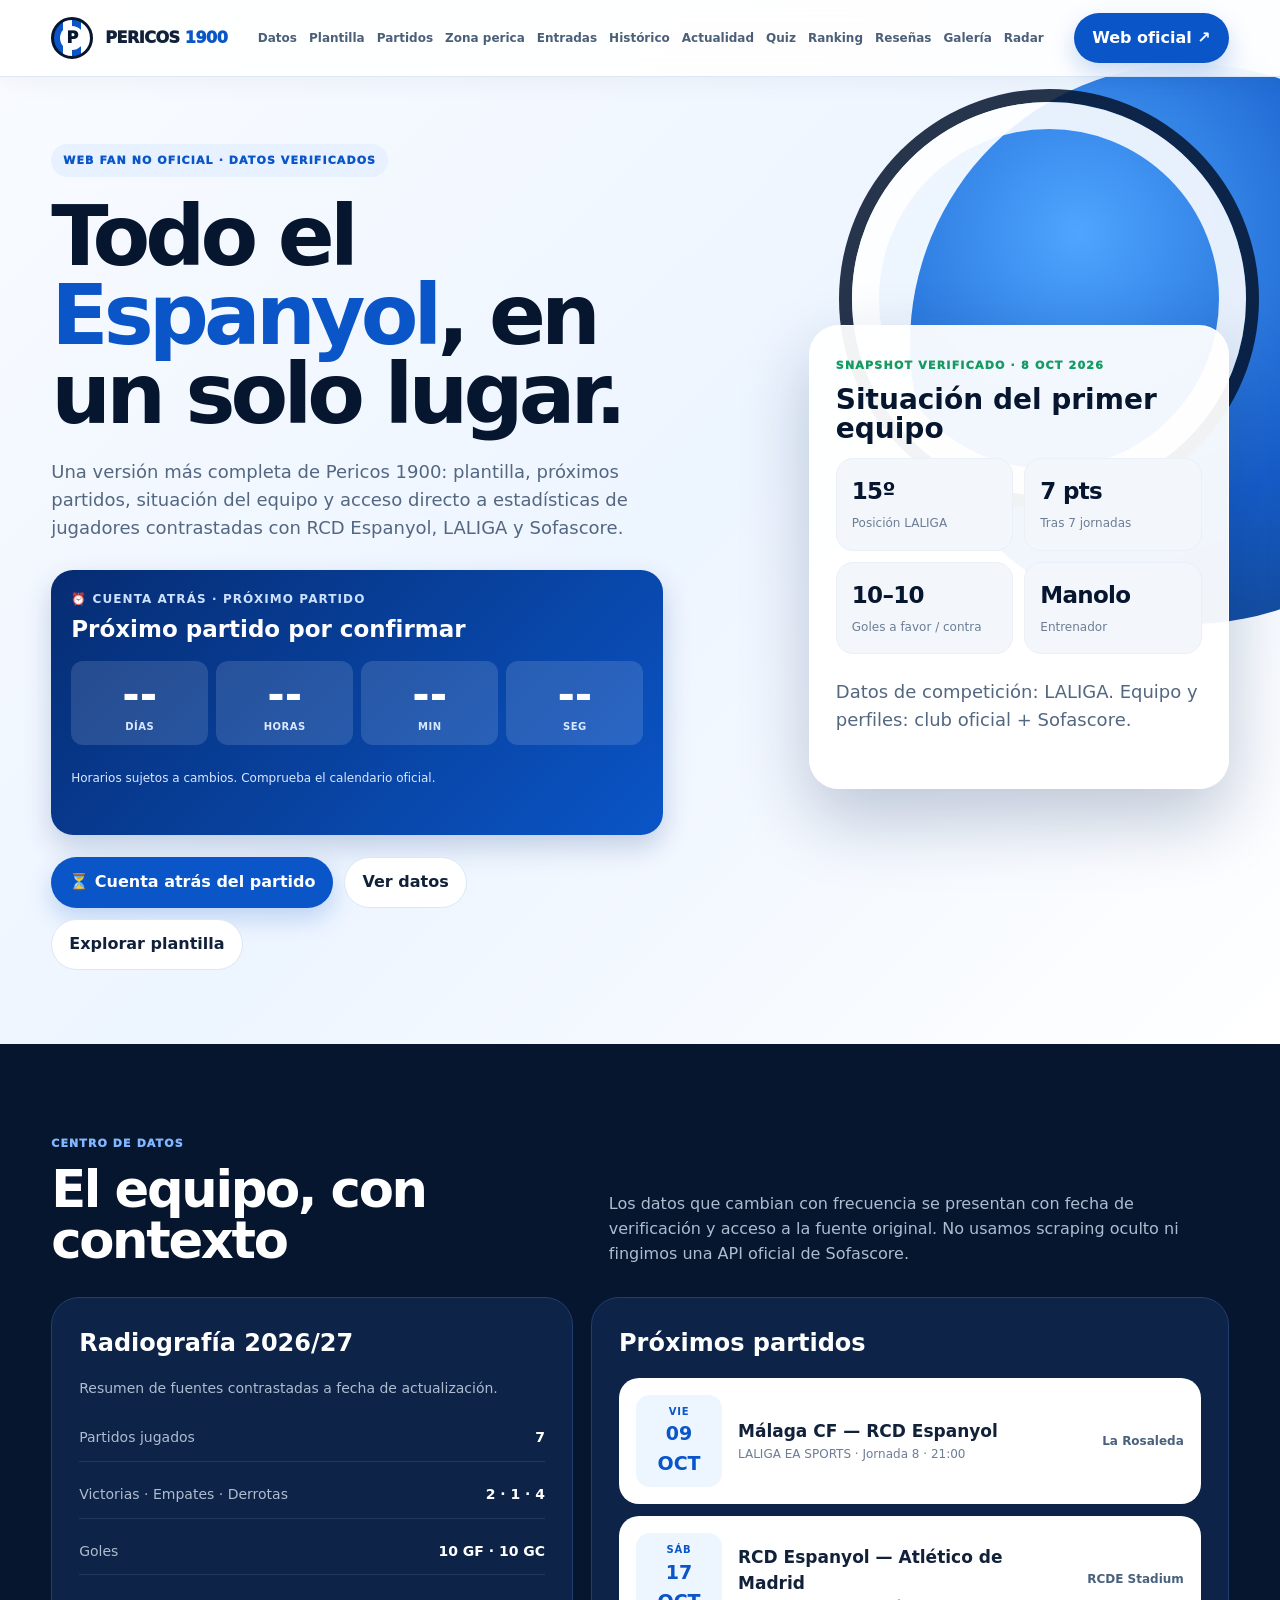
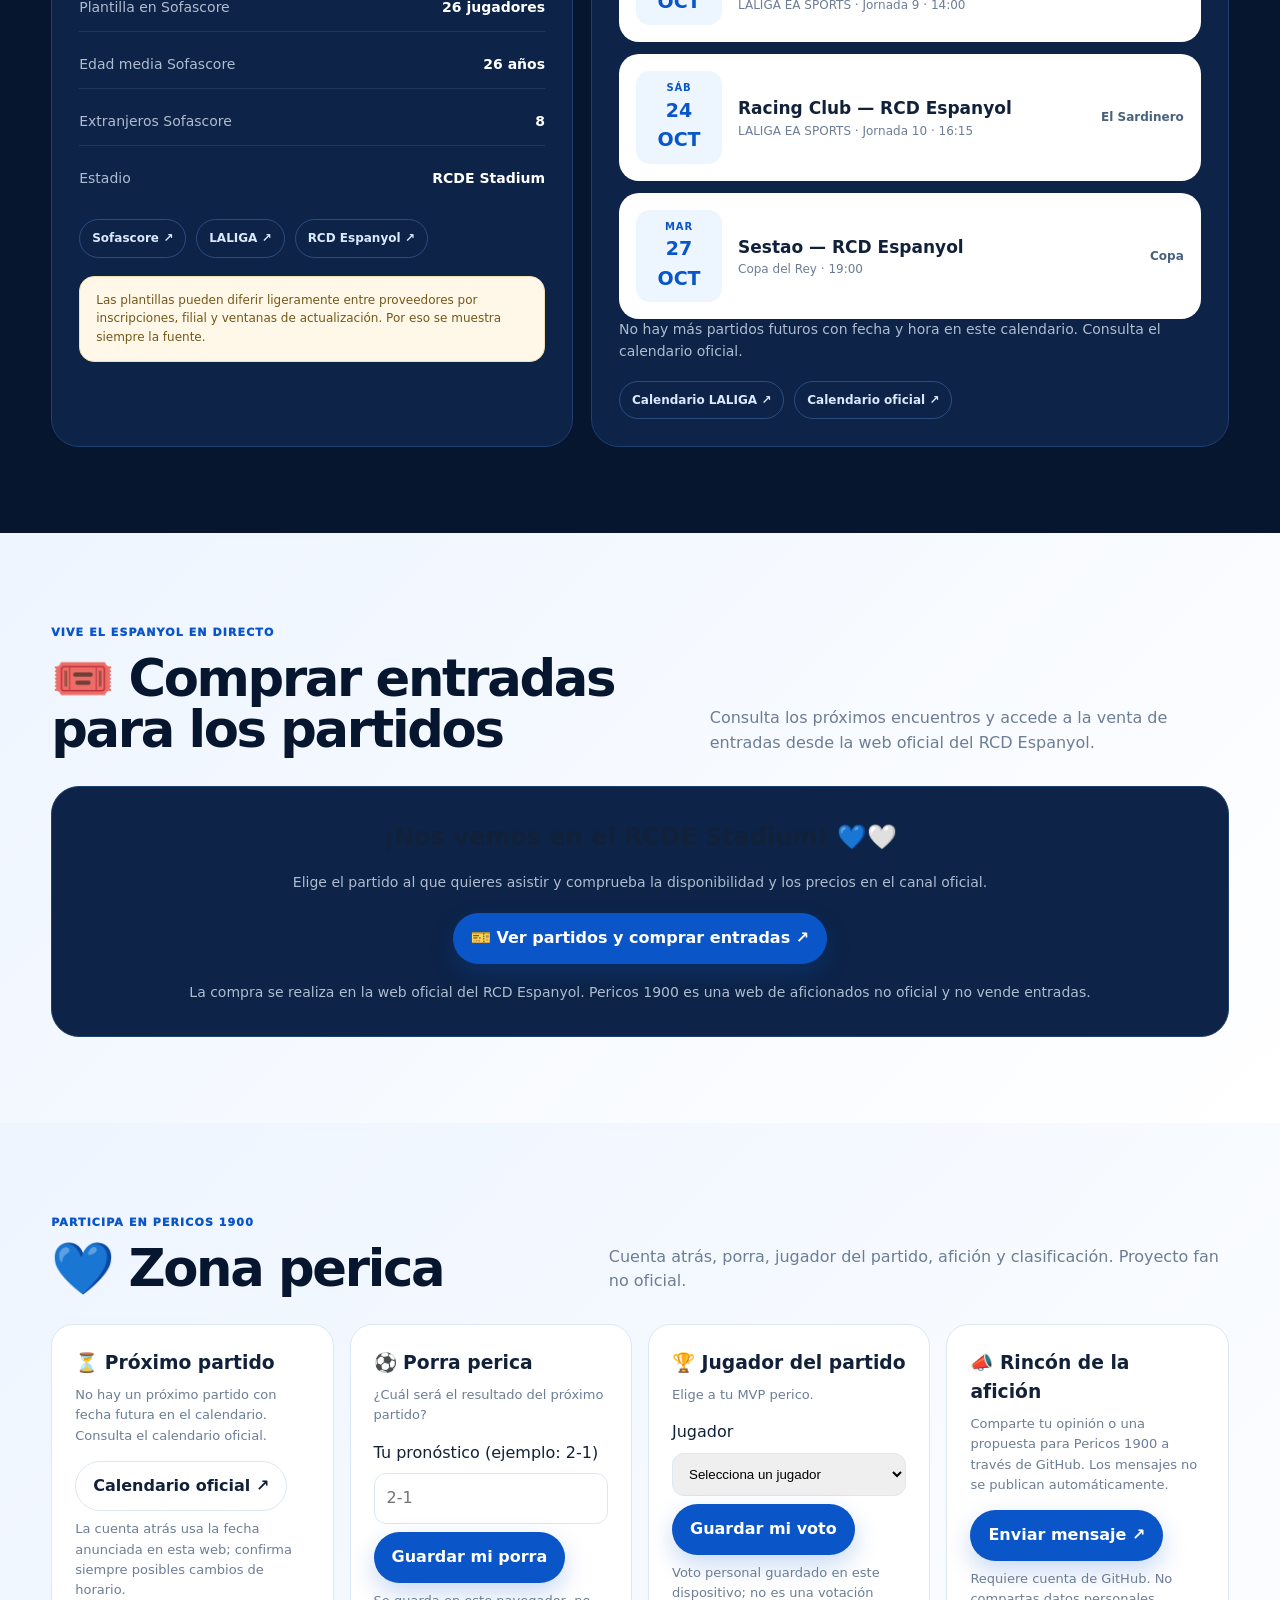
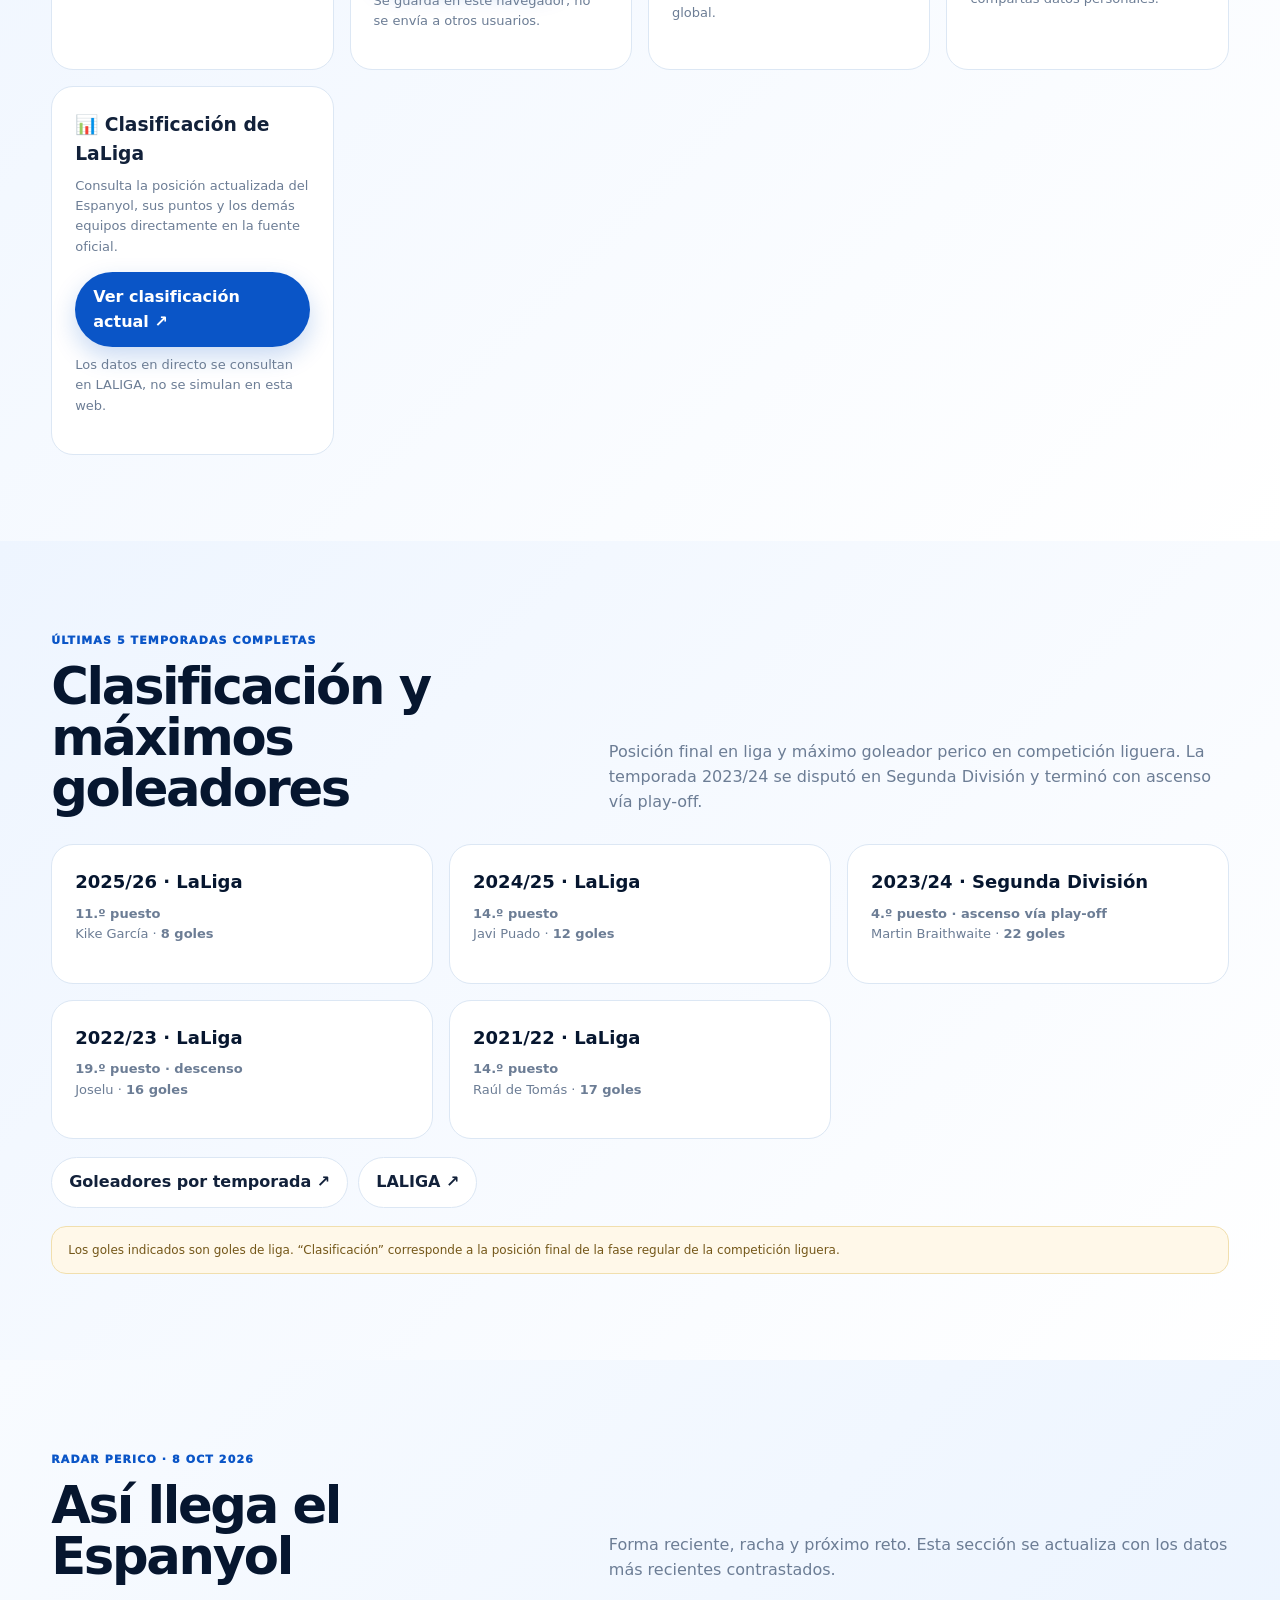
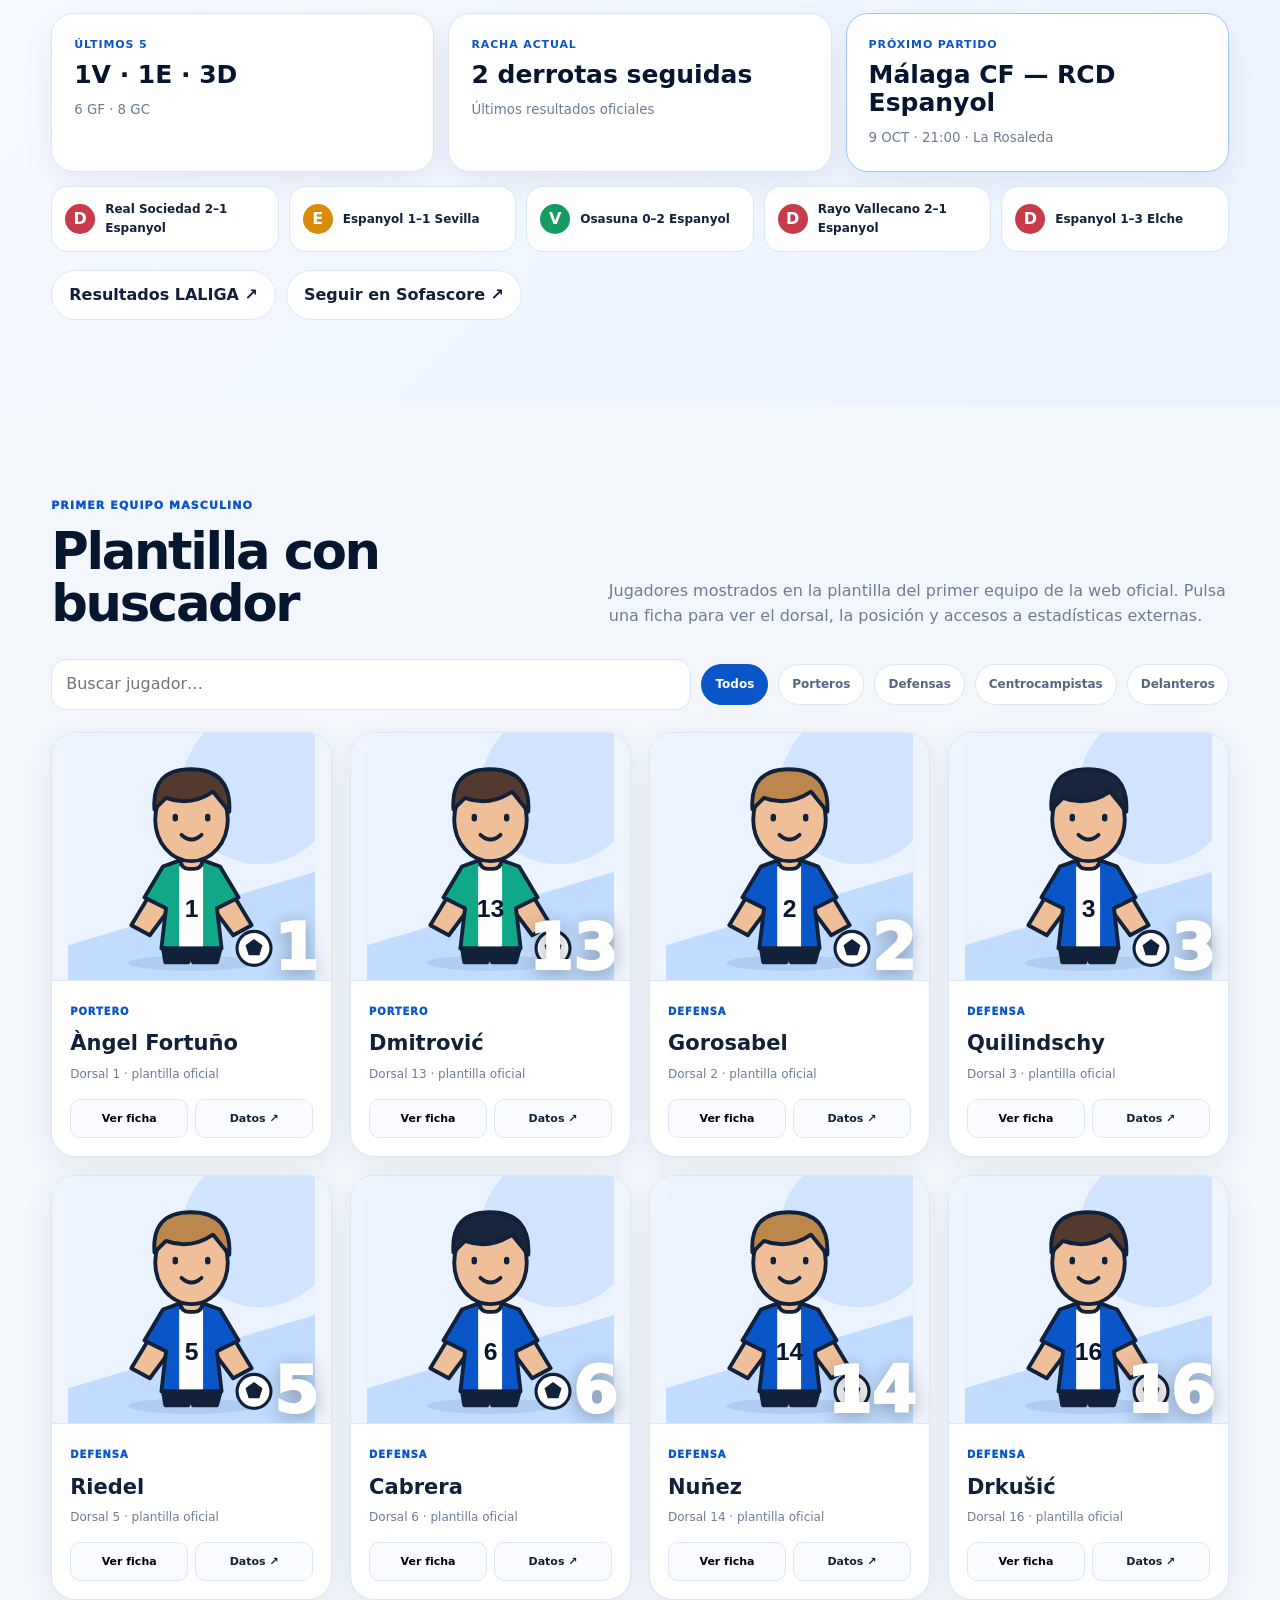
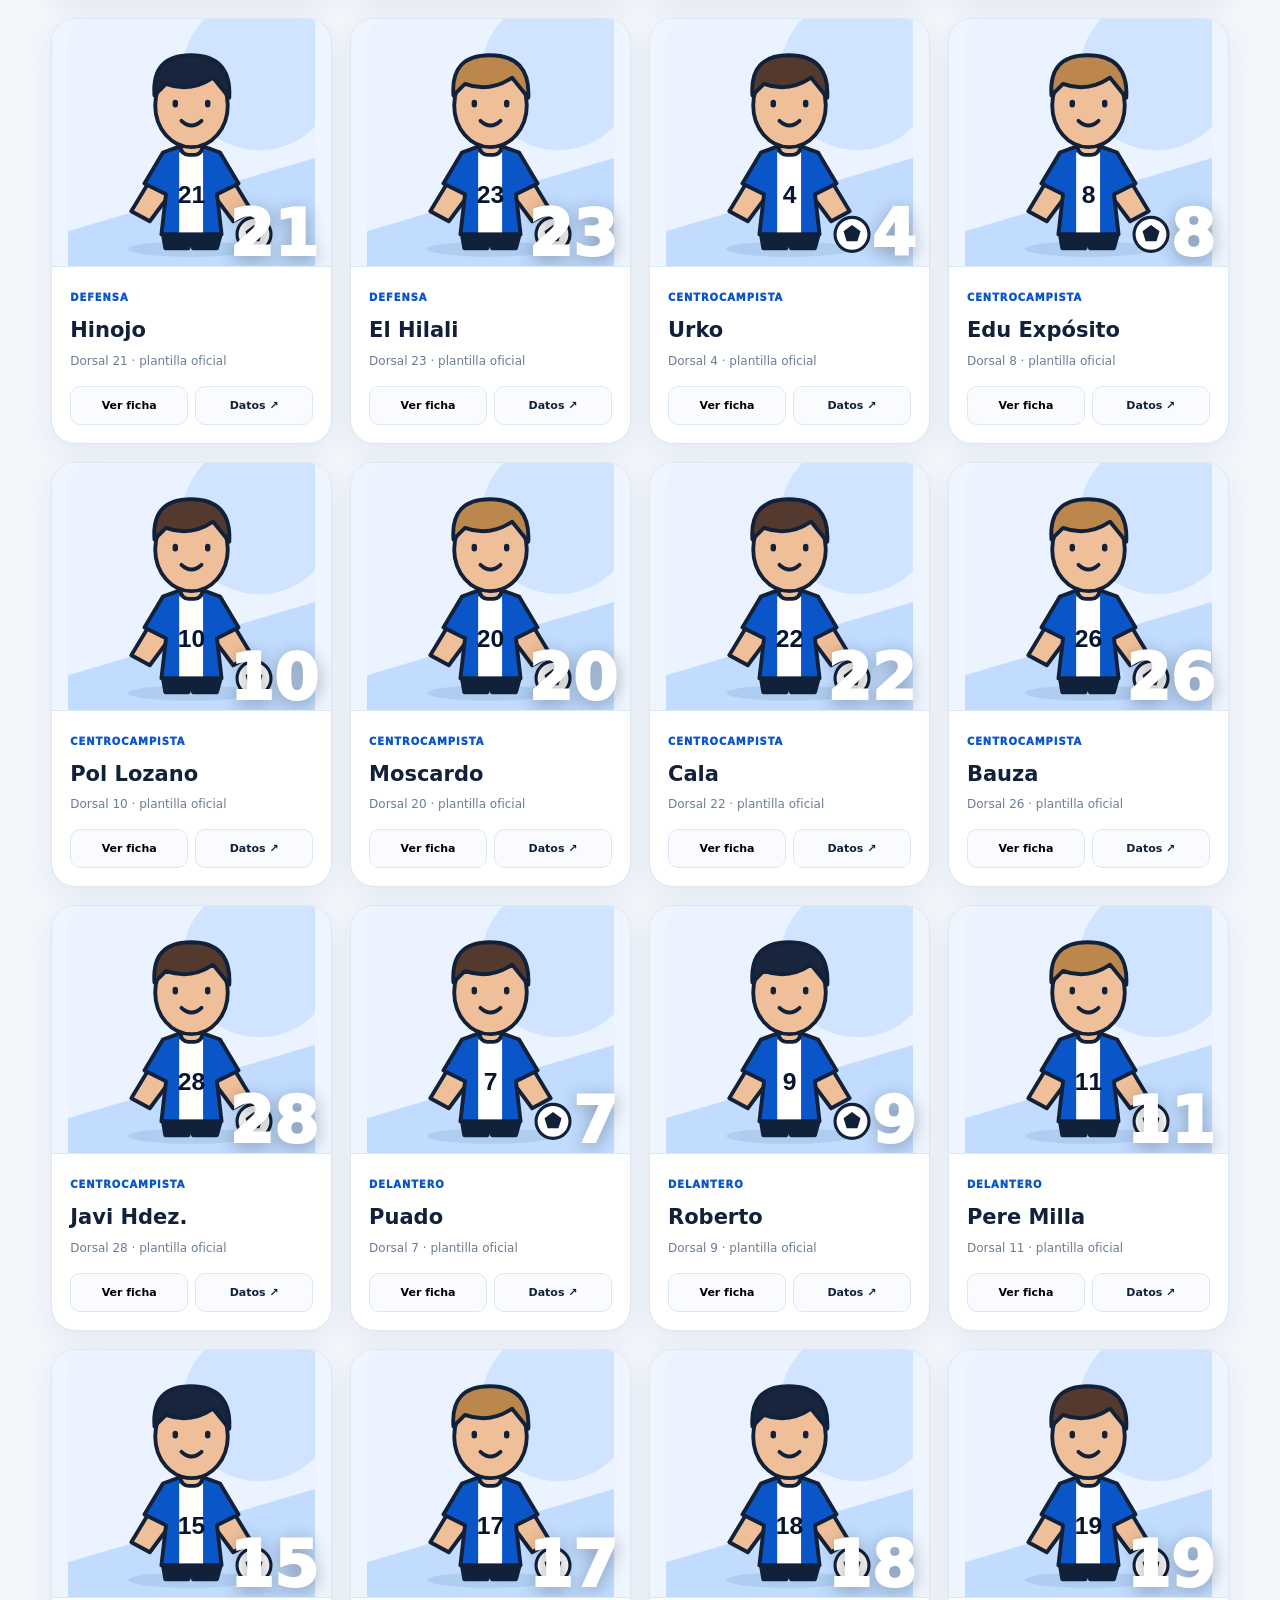
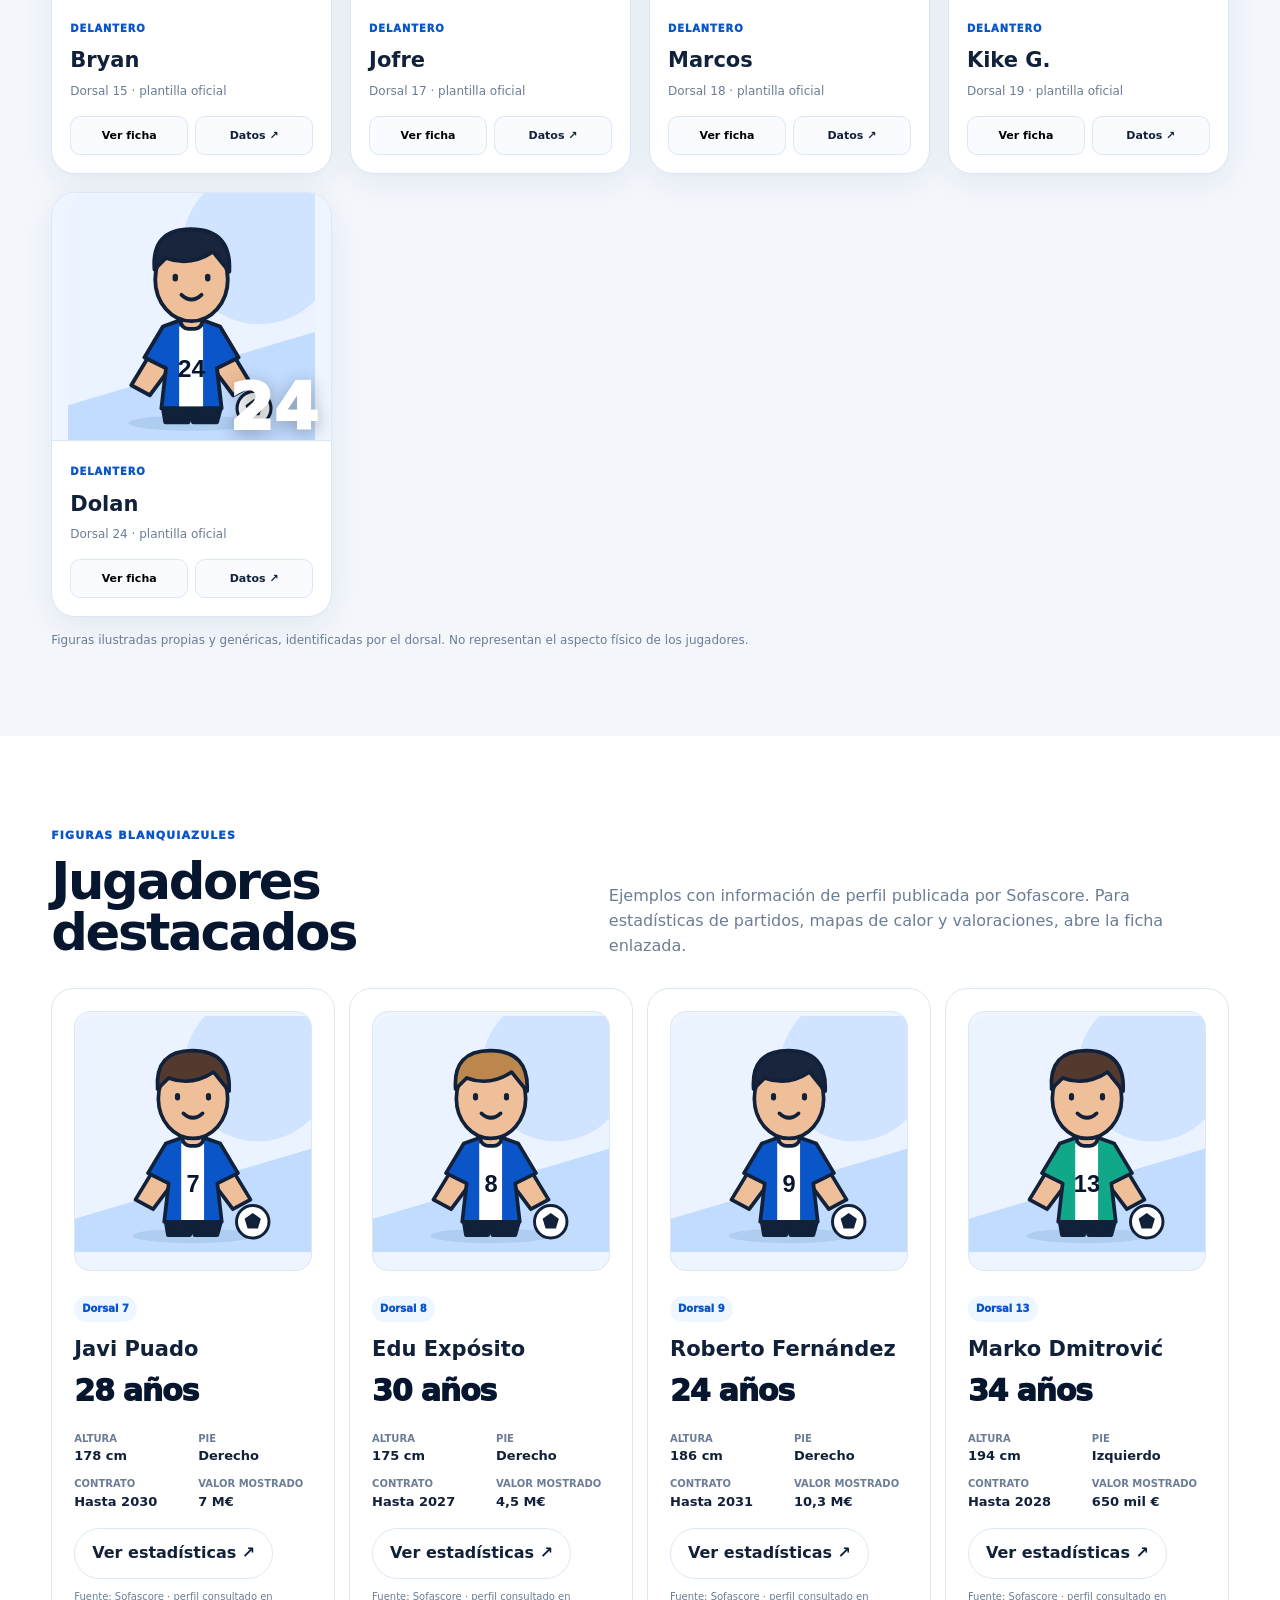
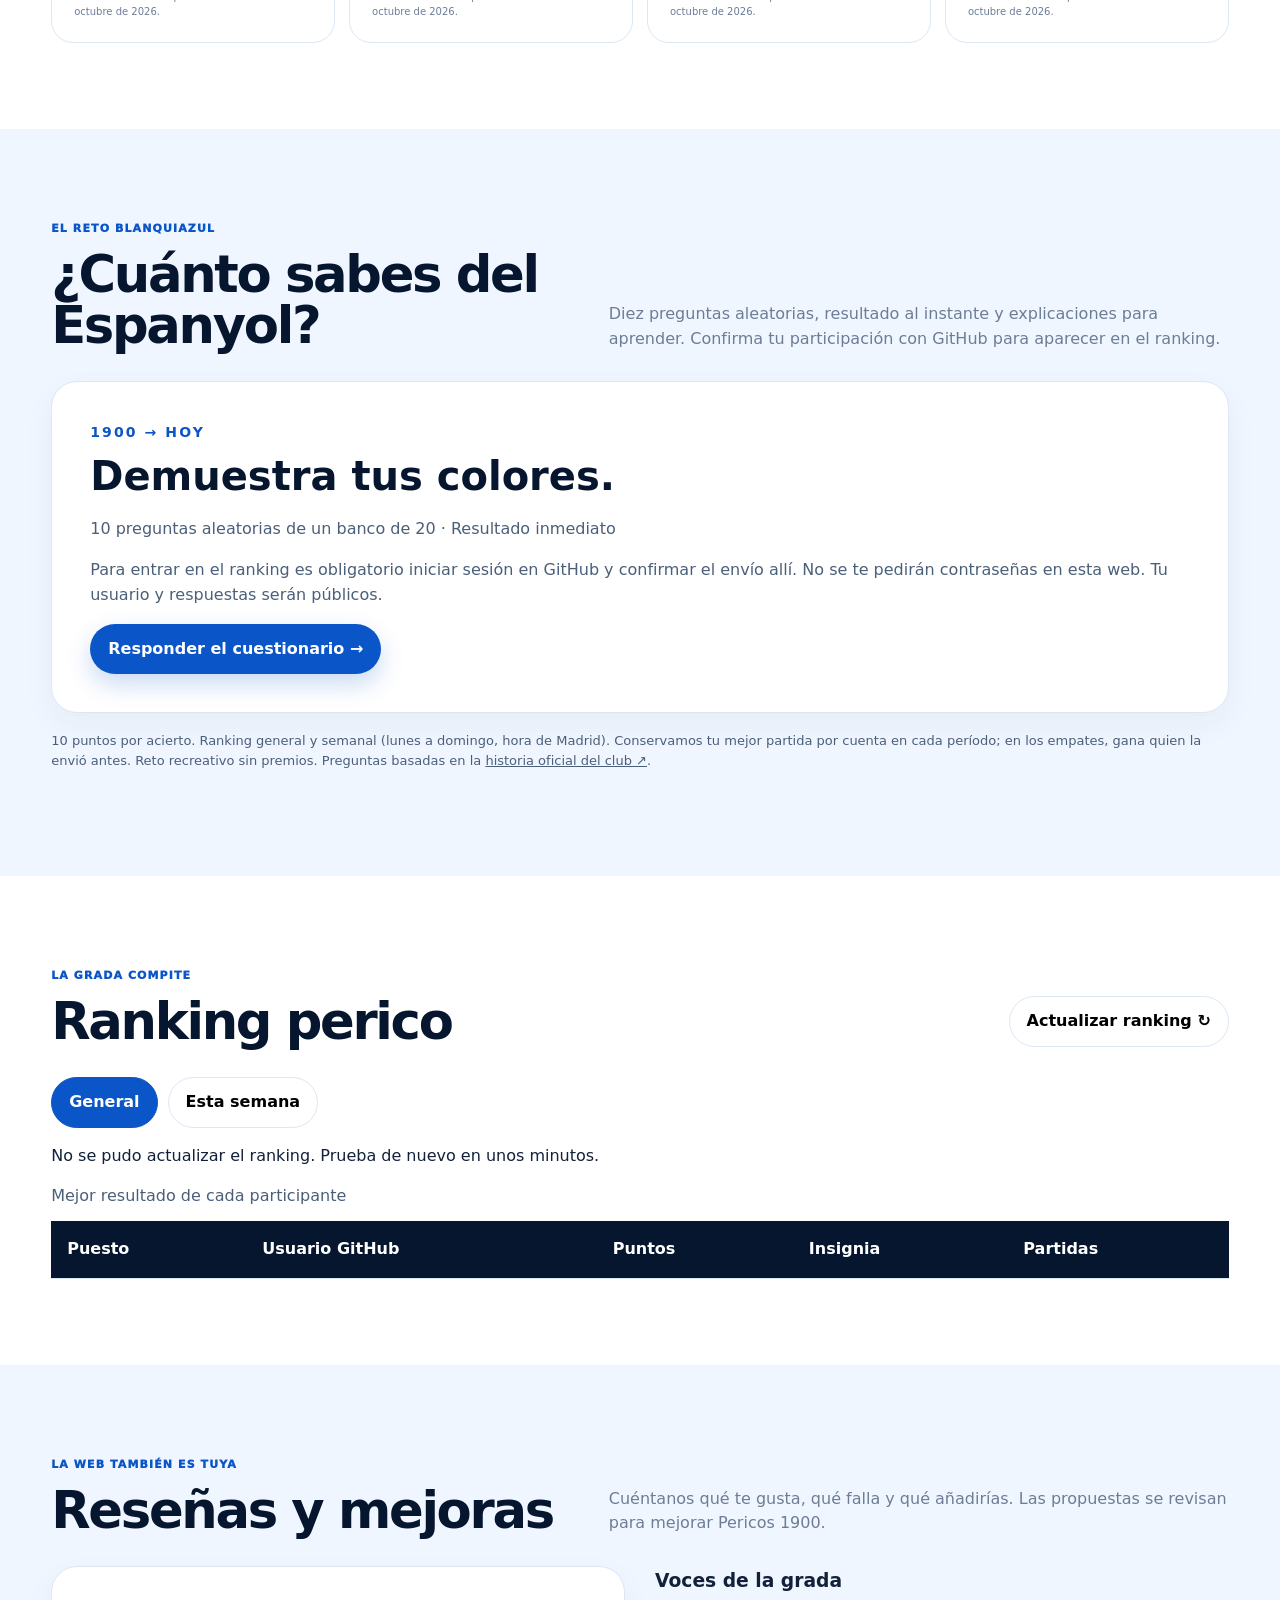
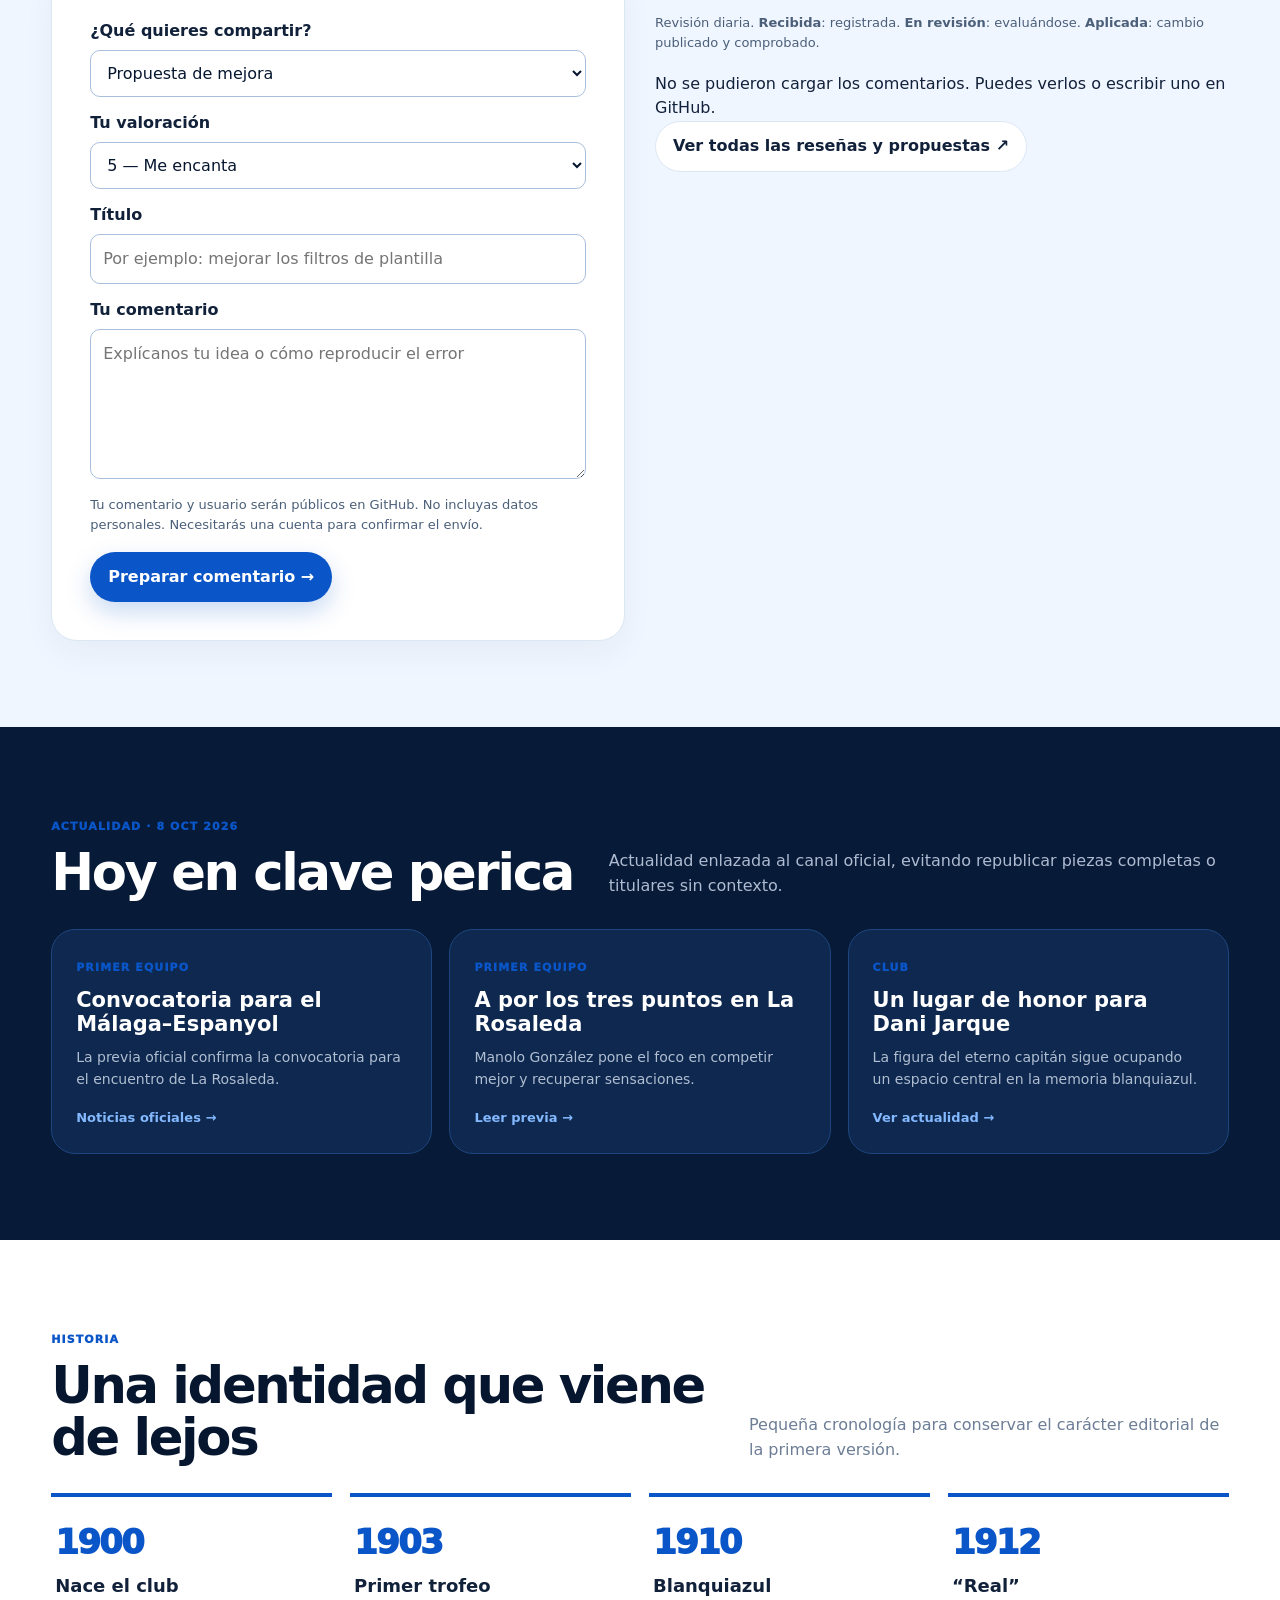
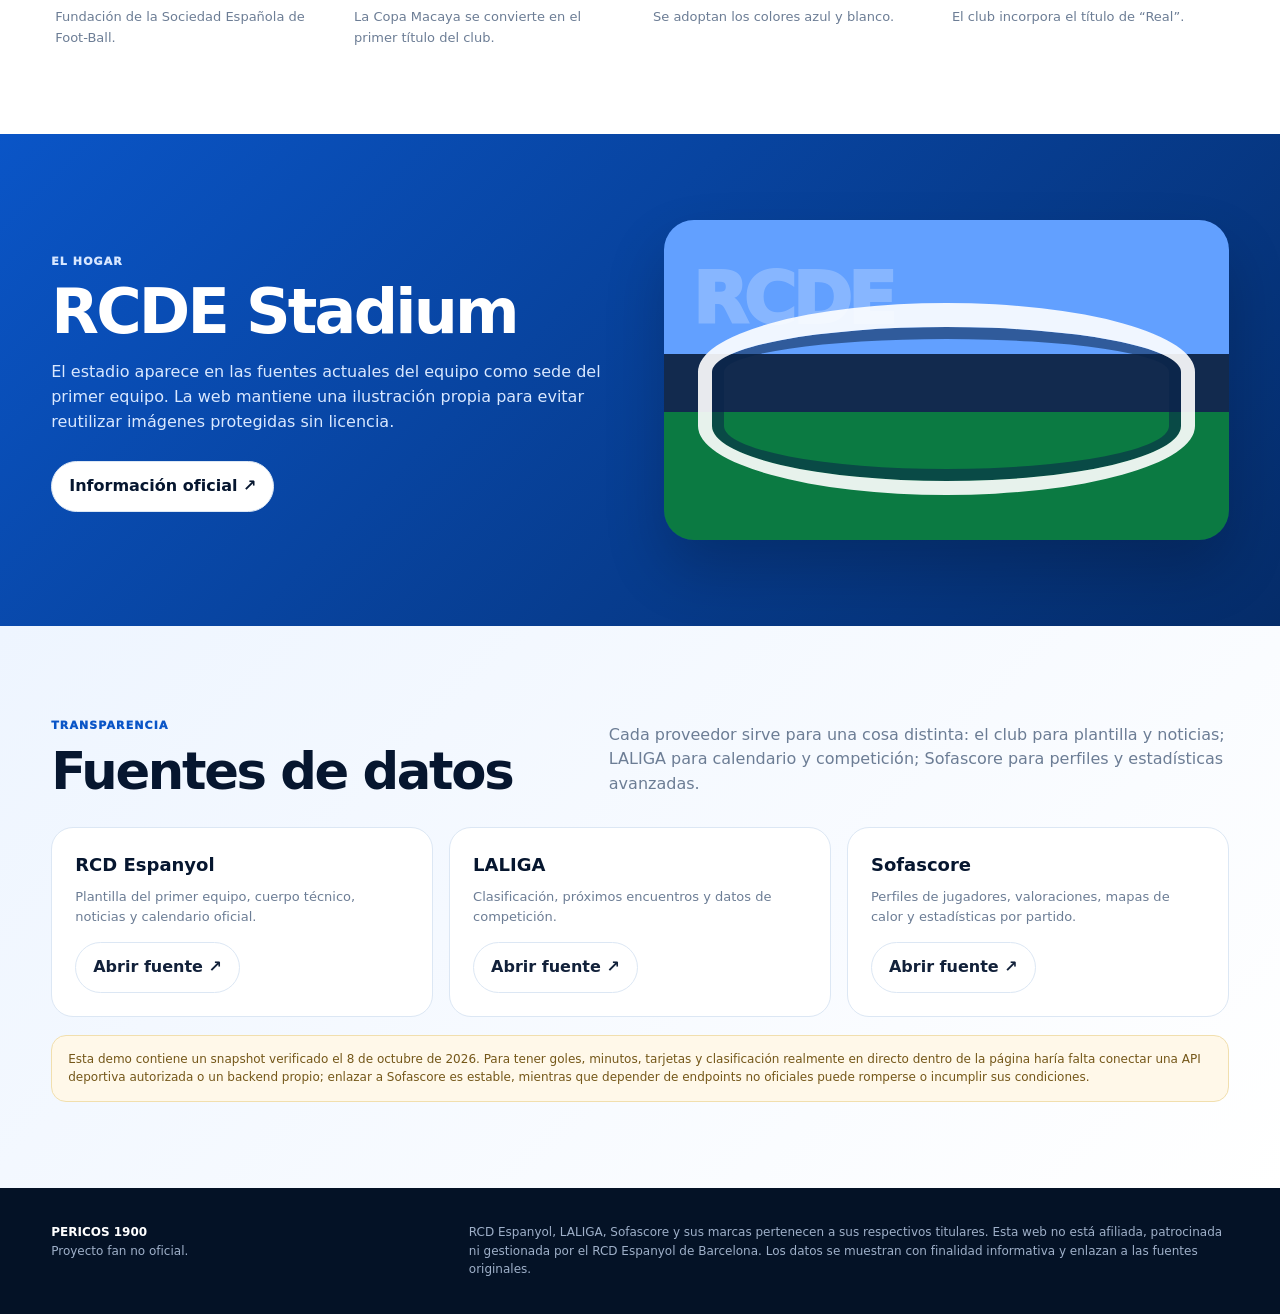
==== commit 0460244d: "Show individual live countdowns for every upcoming listed fixture" ====
--- a/index.html
+++ b/index.html
@@ -44,7 +44,7 @@
       <div class="fixture"><div class="datebox"><small>Sáb</small><b>17 OCT</b></div><div><h4>RCD Espanyol — Atlético de Madrid</h4><p>LALIGA EA SPORTS · Jornada 9 · 14:00</p></div><div class="venue">RCDE Stadium</div></div>
       <div class="fixture"><div class="datebox"><small>Sáb</small><b>24 OCT</b></div><div><h4>Racing Club — RCD Espanyol</h4><p>LALIGA EA SPORTS · Jornada 10 · 16:15</p></div><div class="venue">El Sardinero</div></div>
       <div class="fixture"><div class="datebox"><small>Mar</small><b>27 OCT</b></div><div><h4>Sestao — RCD Espanyol</h4><p>Copa del Rey · 19:00</p></div><div class="venue">Copa</div></div>
-    </div><div class="sources-strip"><a class="source-pill" href="https://www.laliga.com/clubes/rcd-espanyol/proximos-partidos" target="_blank" rel="noopener">Calendario LALIGA ↗</a><a class="source-pill" href="https://www.rcdespanyol.com/es/proximos-partidos" target="_blank" rel="noopener">Calendario oficial ↗</a></div></div>
+    </div><div class="fixture-countdowns" id="fixture-countdowns" aria-label="Cuentas atrás de los próximos partidos"></div><div class="sources-strip"><a class="source-pill" href="https://www.laliga.com/clubes/rcd-espanyol/proximos-partidos" target="_blank" rel="noopener">Calendario LALIGA ↗</a><a class="source-pill" href="https://www.rcdespanyol.com/es/proximos-partidos" target="_blank" rel="noopener">Calendario oficial ↗</a></div></div>
   </div>
 </div></section>
 
@@ -69,7 +69,7 @@
 <article class="source-card"><h3>📊 Clasificación de LaLiga</h3><p>Consulta la posición actualizada del Espanyol, sus puntos y los demás equipos directamente en la fuente oficial.</p><a class="btn primary" href="https://www.laliga.com/laliga-easports/clasificacion" target="_blank" rel="noopener noreferrer">Ver clasificación actual ↗</a><p class="src">Los datos en directo se consultan en LALIGA, no se simulan en esta web.</p></article>
 </div></div></section>
 <script>
-(()=>{const $=id=>document.getElementById(id);const fixtures=[...document.querySelectorAll('#partidos .fixture')];const months={ENE:0,FEB:1,MAR:2,ABR:3,MAY:4,JUN:5,JUL:6,AGO:7,SEP:8,OCT:9,NOV:10,DIC:11};const clock=$('pericos-countdown');function nextMatch(){const now=Date.now();return fixtures.map(f=>{const label=f.querySelector('.datebox b')?.textContent||'';const m=label.match(/([0-9]{1,2}) +([A-ZÁÉÍÓÚ]+)/);const h=(f.querySelector('p')?.textContent||'').match(/([0-9]{1,2}):([0-9]{2})/);if(!m||months[m[2]]===undefined)return null;const d=new Date(2026,months[m[2]],Number(m[1]),h?Number(h[1]):21,h?Number(h[2]):0);return{date:d,name:f.querySelector('h4')?.textContent||'RCD Espanyol'}}).filter(x=>x&&x.date.getTime()>now).sort((a,b)=>a.date-b.date)[0]}function tick(){const next=nextMatch();if(!next){clock.textContent='No hay un próximo partido con fecha futura en el calendario. Consulta el calendario oficial.';$('match-clock-opponent').textContent='Próximo partido por confirmar';['days','hours','minutes','seconds'].forEach(k=>$('match-'+k).textContent='--');return}const t=Math.max(0,Math.floor((next.date.getTime()-Date.now())/1000));const d=Math.floor(t/86400),h=Math.floor(t%86400/3600),m=Math.floor(t%3600/60),s=t%60;$('match-clock-opponent').textContent=next.name;[['days',d],['hours',h],['minutes',m],['seconds',s]].forEach(([k,v])=>$('match-'+k).textContent=String(v).padStart(2,'0'));clock.textContent=next.name+' · Faltan '+d+' días, '+h+' h, '+m+' min y '+s+' s.'}tick();setInterval(tick,1000);function wire(formId,inputId,statusId,key,word){$(formId)?.addEventListener('submit',e=>{e.preventDefault();const val=$(inputId).value.trim();if(!val)return;try{localStorage.setItem(key,val);$(statusId).textContent=word+': '+val+' (guardado en este dispositivo).'}catch{$(statusId).textContent=word+': '+val+' (no se pudo guardar permanentemente).'}});try{const old=localStorage.getItem(key);if(old){$(inputId).value=old;$(statusId).textContent=word+': '+old+' (guardado en este dispositivo).'}}catch{}}wire('pericos-prediction','pericos-score','pericos-prediction-status','pericos1900_prediction','Tu porra');wire('pericos-mvp-form','pericos-mvp','pericos-mvp-status','pericos1900_mvp','Tu MVP');})();
+(()=>{const $=id=>document.getElementById(id);const fixtures=[...document.querySelectorAll('#partidos .fixture')];const months={ENE:0,FEB:1,MAR:2,ABR:3,MAY:4,JUN:5,JUL:6,AGO:7,SEP:8,OCT:9,NOV:10,DIC:11};const clock=$('pericos-countdown');function nextMatch(){const now=Date.now();return fixtures.map(f=>{const label=f.querySelector('.datebox b')?.textContent||'';const m=label.match(/([0-9]{1,2}) +([A-ZÁÉÍÓÚ]+)/);const h=(f.querySelector('p')?.textContent||'').match(/([0-9]{1,2}):([0-9]{2})/);if(!m||months[m[2]]===undefined)return null;const d=new Date(2026,months[m[2]],Number(m[1]),h?Number(h[1]):21,h?Number(h[2]):0);return{date:d,name:f.querySelector('h4')?.textContent||'RCD Espanyol'}}).filter(x=>x&&x.date.getTime()>now).sort((a,b)=>a.date-b.date)[0]}function updateFixtureClocks(){const target=$('fixture-countdowns');if(!target)return;const now=Date.now();const items=fixtures.map(f=>{const m=(f.querySelector('.datebox b')?.textContent||'').match(/([0-9]{1,2}) +([A-ZÁÉÍÓÚ]+)/);const h=(f.querySelector('p')?.textContent||'').match(/([0-9]{1,2}):([0-9]{2})/);if(!m||months[m[2]]===undefined||!h)return null;return{date:new Date(2026,months[m[2]],Number(m[1]),Number(h[1]),Number(h[2])),name:f.querySelector('h4')?.textContent||'Partido'}}).filter(x=>x&&x.date.getTime()>now).sort((a,b)=>a.date-b.date);target.replaceChildren();if(!items.length){const p=document.createElement('p');p.textContent='No hay más partidos futuros con fecha y hora en este calendario. Consulta el calendario oficial.';target.append(p);return}for(const match of items){const s=Math.max(0,Math.floor((match.date.getTime()-now)/1000));const card=document.createElement('div');card.className='fixture-countdown-card';const title=document.createElement('strong');title.textContent=match.name;const digits=document.createElement('span');digits.className='fixture-countdown-time';digits.textContent=Math.floor(s/86400)+'d '+String(Math.floor(s%86400/3600)).padStart(2,'0')+'h '+String(Math.floor(s%3600/60)).padStart(2,'0')+'m '+String(s%60).padStart(2,'0')+'s';card.append(title,digits);target.append(card)}}function tick(){const next=nextMatch();if(!next){clock.textContent='No hay un próximo partido con fecha futura en el calendario. Consulta el calendario oficial.';$('match-clock-opponent').textContent='Próximo partido por confirmar';['days','hours','minutes','seconds'].forEach(k=>$('match-'+k).textContent='--');return}const t=Math.max(0,Math.floor((next.date.getTime()-Date.now())/1000));const d=Math.floor(t/86400),h=Math.floor(t%86400/3600),m=Math.floor(t%3600/60),s=t%60;$('match-clock-opponent').textContent=next.name;[['days',d],['hours',h],['minutes',m],['seconds',s]].forEach(([k,v])=>$('match-'+k).textContent=String(v).padStart(2,'0'));clock.textContent=next.name+' · Faltan '+d+' días, '+h+' h, '+m+' min y '+s+' s.'}tick();updateFixtureClocks();setInterval(()=>{tick();updateFixtureClocks()},1000);function wire(formId,inputId,statusId,key,word){$(formId)?.addEventListener('submit',e=>{e.preventDefault();const val=$(inputId).value.trim();if(!val)return;try{localStorage.setItem(key,val);$(statusId).textContent=word+': '+val+' (guardado en este dispositivo).'}catch{$(statusId).textContent=word+': '+val+' (no se pudo guardar permanentemente).'}});try{const old=localStorage.getItem(key);if(old){$(inputId).value=old;$(statusId).textContent=word+': '+old+' (guardado en este dispositivo).'}}catch{}}wire('pericos-prediction','pericos-score','pericos-prediction-status','pericos1900_prediction','Tu porra');wire('pericos-mvp-form','pericos-mvp','pericos-mvp-status','pericos1900_mvp','Tu MVP');})();
 </script>
 
 <section class="source-section" id="historico"><div class="wrap">
--- a/style.css
+++ b/style.css
@@ -7,3 +7,6 @@
 .community-zone{background:#f0f6ff}.community-card{background:white;border:1px solid var(--line);border-radius:26px;padding:clamp(20px,4vw,38px);box-shadow:0 12px 32px #08234e0c}.community-card h3{font-size:clamp(26px,4vw,40px);color:var(--navy);line-height:1.15;margin:8px 0 18px}.community-card p{margin:16px 0;color:#4b5f79}.quiz-kicker{font-size:14px;font-weight:900;color:var(--blue);letter-spacing:.15em}.community-actions{display:flex;flex-wrap:wrap;gap:12px;margin-top:24px}.community-note{font-size:13px;color:#4b5f79;margin:18px 0}.community-note a{text-decoration:underline}.community-card fieldset{border:0;margin:20px 0}.community-card legend{font-size:24px;font-weight:850;margin-bottom:20px}.quiz-option{display:flex;gap:12px;align-items:center;padding:15px 18px;border:1px solid var(--line);border-radius:14px;margin:10px 0;cursor:pointer}.quiz-option:has(input:checked){border-color:var(--blue);background:#edf5ff}.quiz-option input{accent-color:var(--blue);width:18px;height:18px;flex-shrink:0}progress{width:100%;height:8px;accent-color:var(--blue)}button:disabled{opacity:.5;cursor:not-allowed;transform:none!important}.ranking-scroll{overflow-x:auto}.ranking-table{width:100%;border-collapse:collapse;margin-top:16px;text-align:left}.ranking-table caption{text-align:left;color:#4b5f79;margin-bottom:12px}.ranking-table th{background:var(--navy);color:#fff}.ranking-table td,.ranking-table th{padding:16px;border-bottom:1px solid var(--line)}.ranking-table tbody tr:first-child{background:#eef5ff;font-weight:800}.feedback-layout{display:grid;grid-template-columns:1fr 1fr;gap:30px}.feedback-layout h3{margin-bottom:14px}.feedback-layout form>label{display:block;font-weight:750;margin:14px 0 6px}.feedback-layout input,.feedback-layout select,.feedback-layout textarea{display:block;width:100%;padding:12px;border-radius:10px;border:1px solid #a8bfdc;font:inherit;background:#fff;color:var(--navy)}.feedback-layout select:focus-visible,.feedback-layout textarea:focus-visible{outline:3px solid #ffbb33;outline-offset:3px}.review-item{background:white;padding:20px;border-radius:16px;border:1px solid var(--line);margin:12px 0}.review-item a{font-weight:800;color:var(--blue)}.review-item p{font-size:12px;color:#4b5f79;margin-top:8px}[hidden]{display:none!important}.navlinks{gap:12px;font-size:12px}.nav{gap:16px}@media(max-width:1180px){.nav>.btn{display:none}}@media(max-width:760px){.feedback-layout{grid-template-columns:1fr}.ranking-table th,.ranking-table td{padding:12px 8px;font-size:13px}}@media(prefers-reduced-motion:reduce){.player:hover .player-photo,.profile:hover .profile-photo{transform:none}.player-photo,.profile-photo{transition:none!important}}
 /* Resultado inmediato, insignias y seguimiento */
 .quiz-result{display:flex;flex-wrap:wrap;gap:20px;align-items:center}.quiz-result>strong{font-size:clamp(46px,7vw,78px);line-height:1.2;letter-spacing:-.06em;color:var(--blue)}.quiz-badge{border:1px solid #d7ad39;background:#fff4d4;color:#735200;border-radius:999px;font-size:14px;font-weight:850;padding:10px 16px}.answers-heading{font-size:21px;margin:30px 0 14px}.quiz-explanation{border-top:1px solid var(--line);padding:16px 0}.quiz-explanation summary{font-weight:750;cursor:pointer}.quiz-explanation a{color:var(--blue);font-size:13px;text-decoration:underline}.ranking-switch{display:flex;gap:10px;margin-bottom:16px}.ranking-switch [aria-pressed=true]{background:var(--blue);color:white;border-color:var(--blue)}#ranking-period{font-size:14px;color:#4b5f79;margin-bottom:8px}.review-state{display:table;border-radius:999px;padding:4px 10px;font-size:12px;font-weight:800;margin-bottom:12px;background:#edf3fa;color:#415572}.review-state.en-revision{background:#fff3d1;color:#775300}.review-state.aplicada{background:#dbf7e9;color:#08623e}.quiz-explanation summary:focus-visible{outline:3px solid #ffbb33;outline-offset:4px}
+
+/* Reloj de cuenta atrás en portada */
+.match-clock{margin:22px 0;padding:20px;border-radius:22px;background:linear-gradient(135deg,#062c72,#0a55c7);color:white;box-shadow:0 12px 28px rgba(6,44,114,.2)}.match-clock-label{font-size:12px;font-weight:900;letter-spacing:.09em;color:#cce1ff;margin-bottom:7px}.match-clock>strong{display:block;font-size:clamp(16px,2vw,23px);line-height:1.3}.match-clock-digits{display:grid;grid-template-columns:repeat(4,minmax(0,1fr));gap:8px;margin:16px 0 8px}.match-clock-digits>div{display:flex;flex-direction:column;align-items:center;background:rgba(255,255,255,.13);padding:10px 4px;border-radius:12px}.match-clock-digits b{font-size:clamp(23px,4vw,42px);font-variant-numeric:tabular-nums;line-height:1.15}.match-clock-digits small{font-size:10px;font-weight:800;letter-spacing:.05em;color:#dbe9ff}.match-clock p{font-size:12px;color:#dbe9ff}
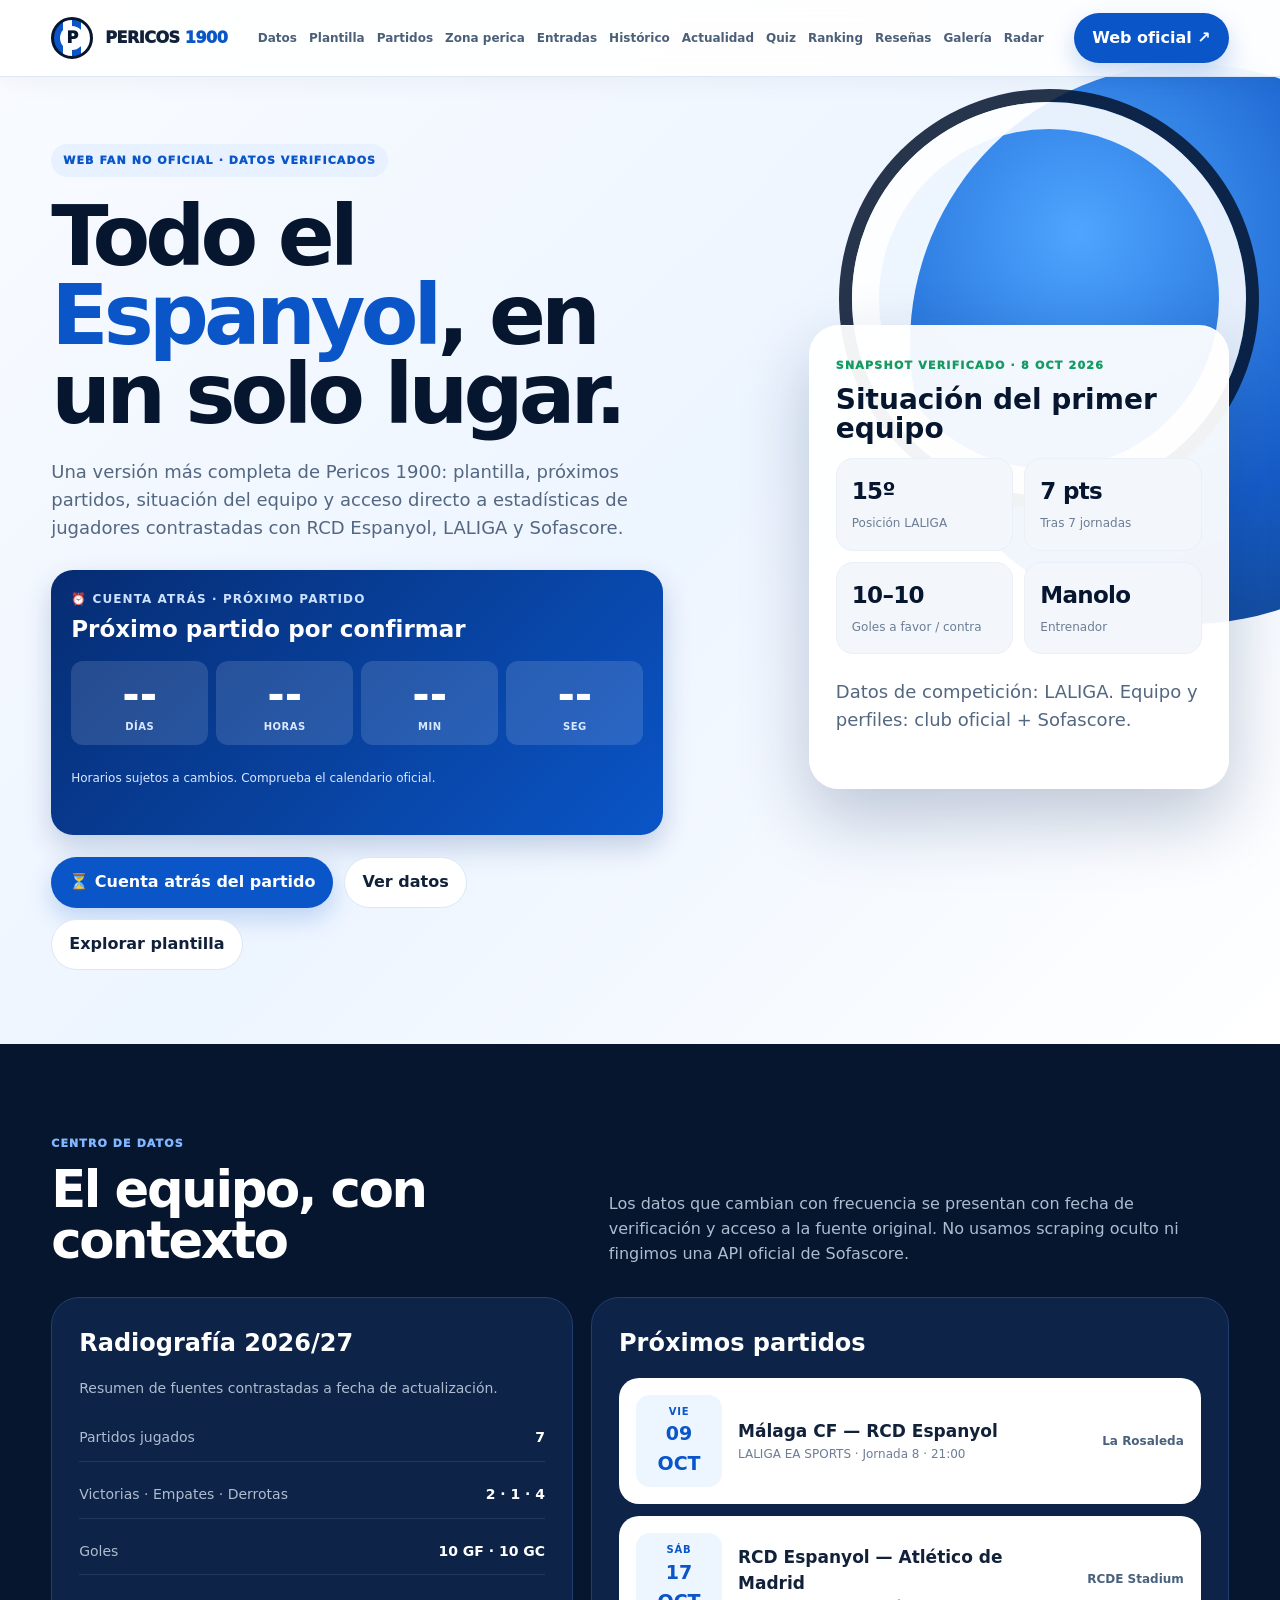
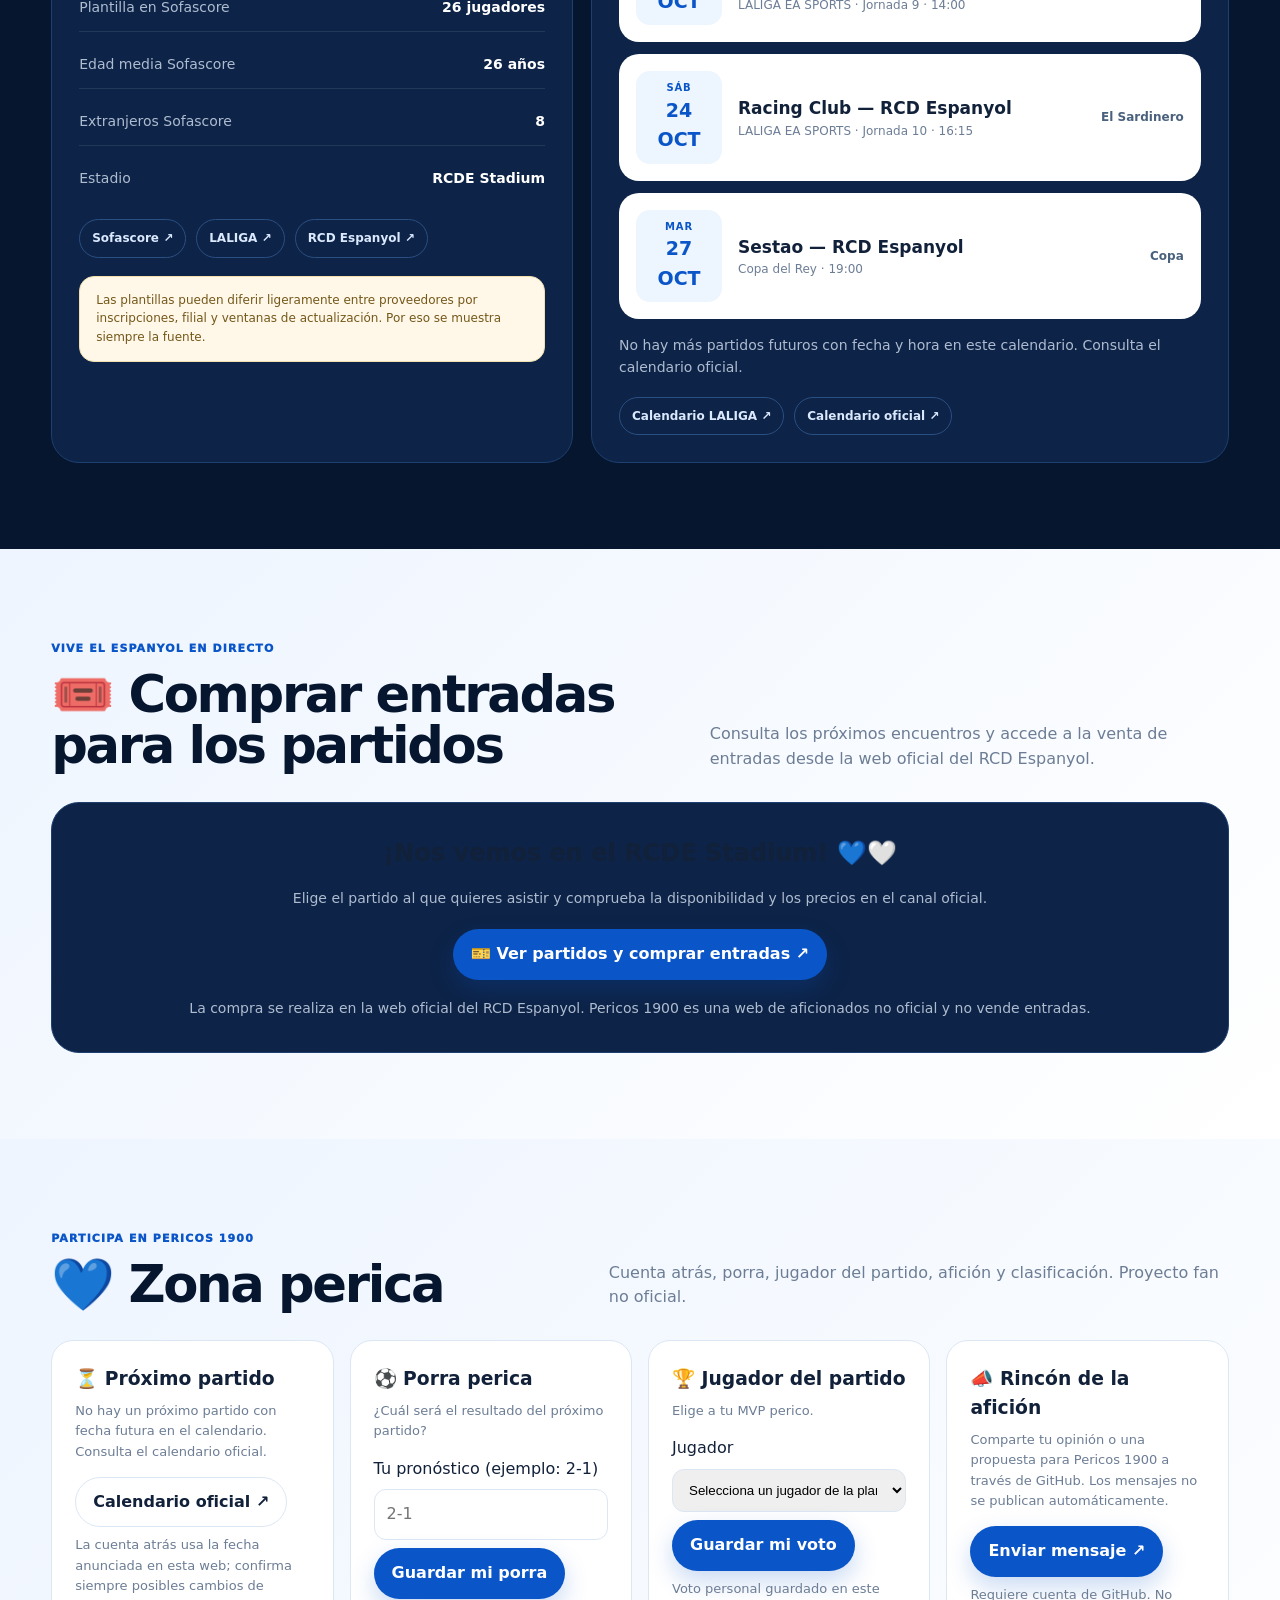
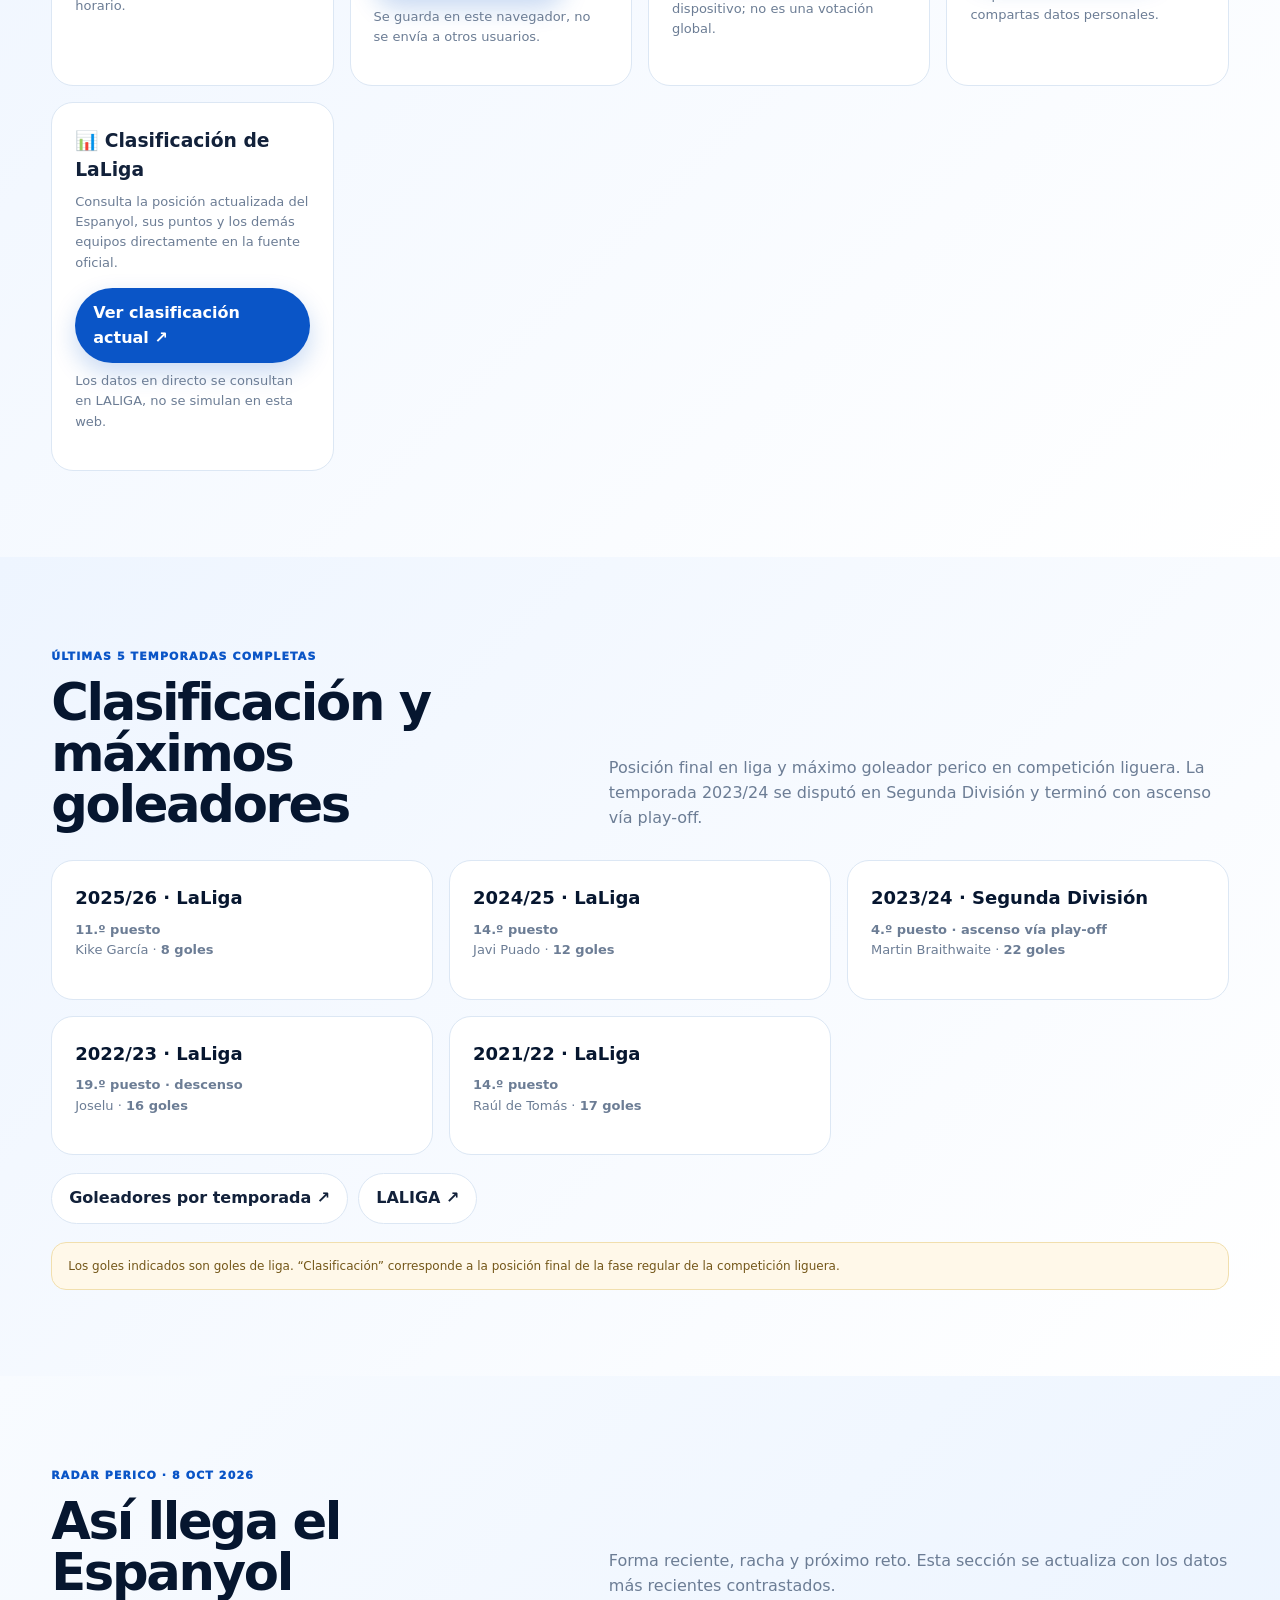
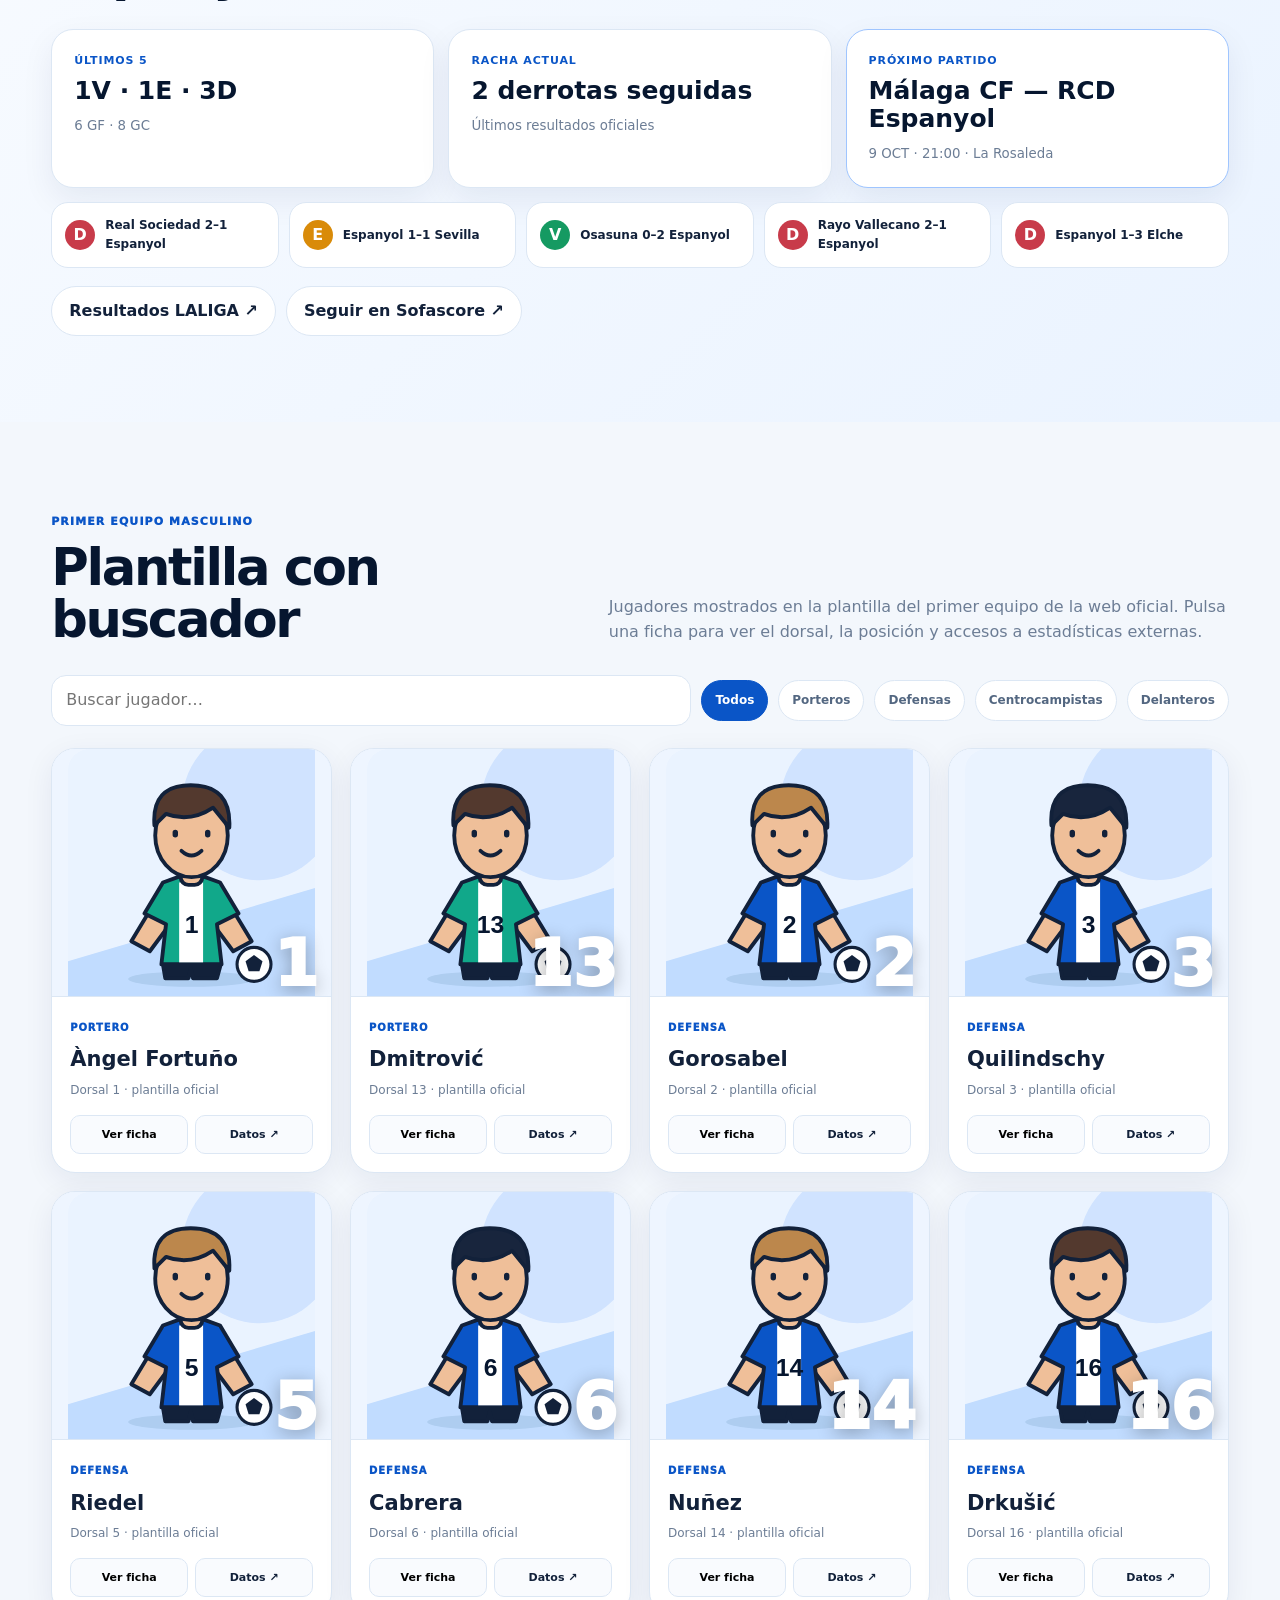
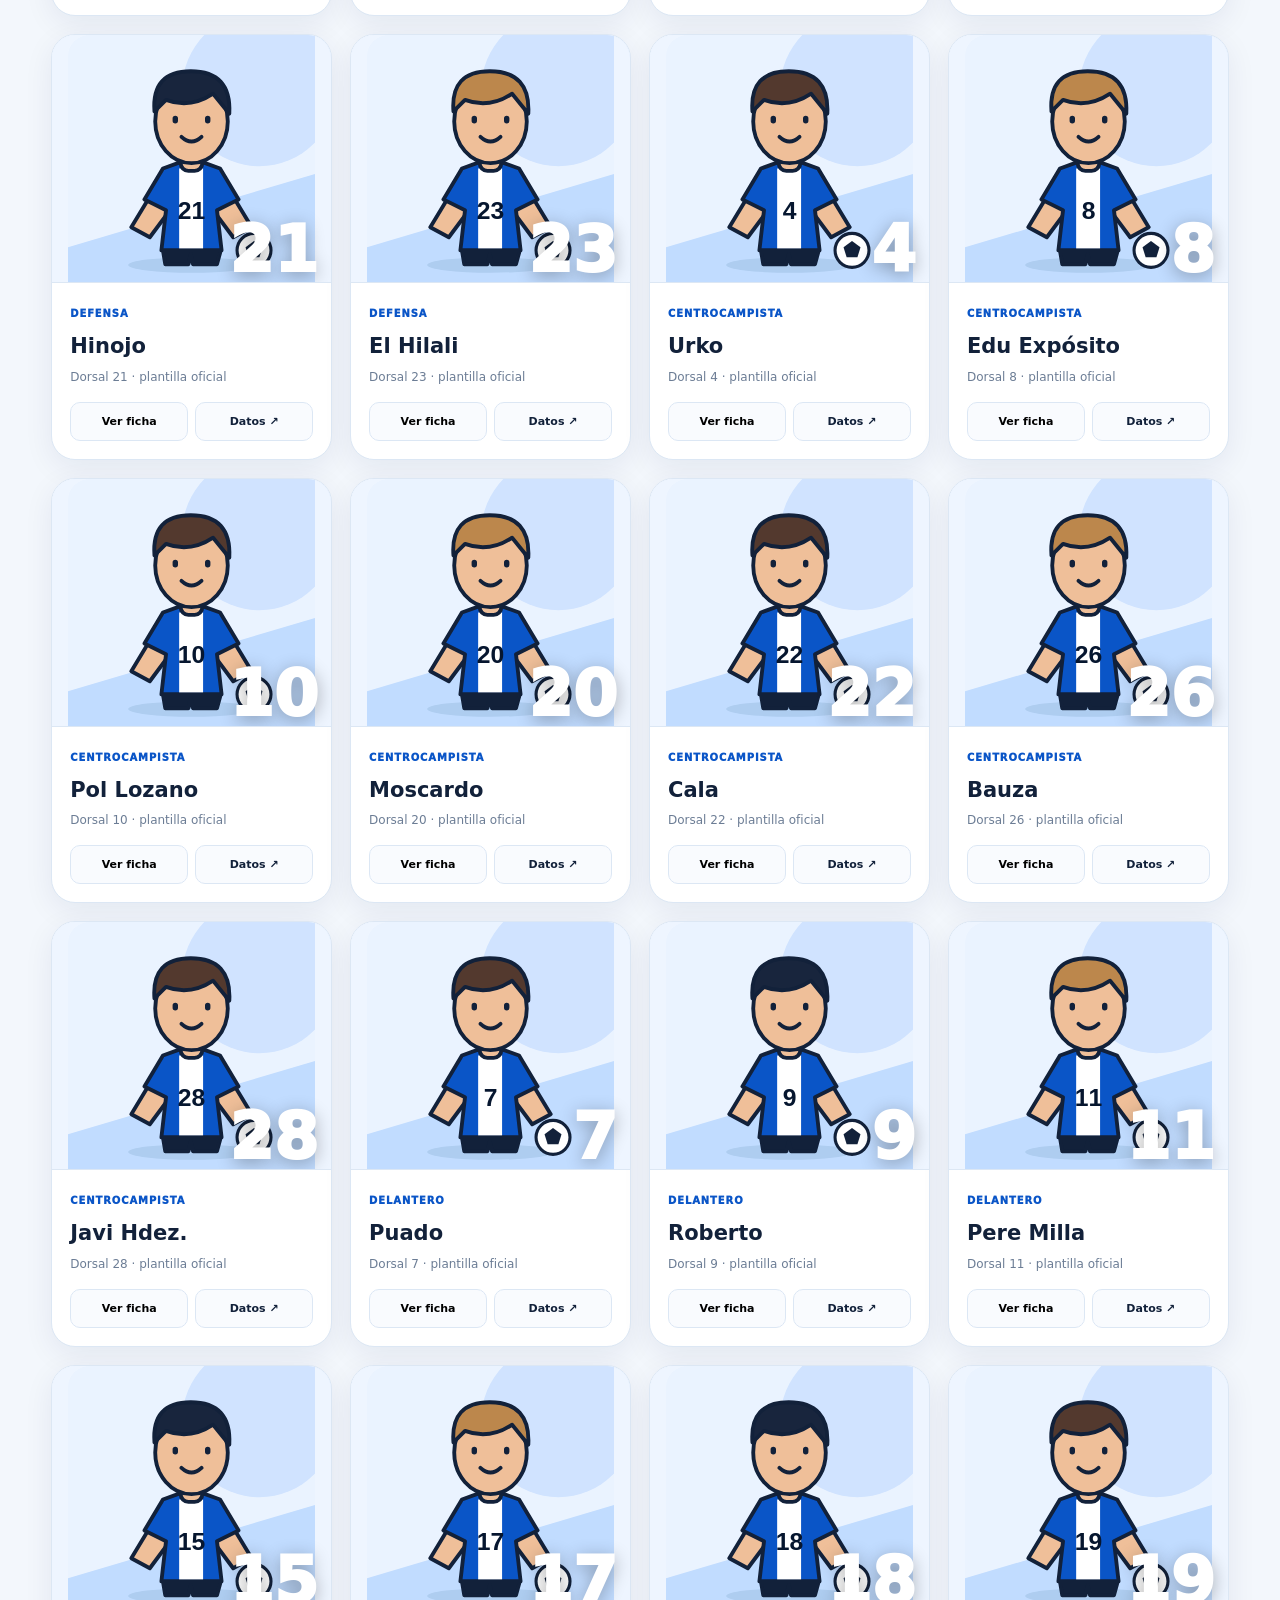
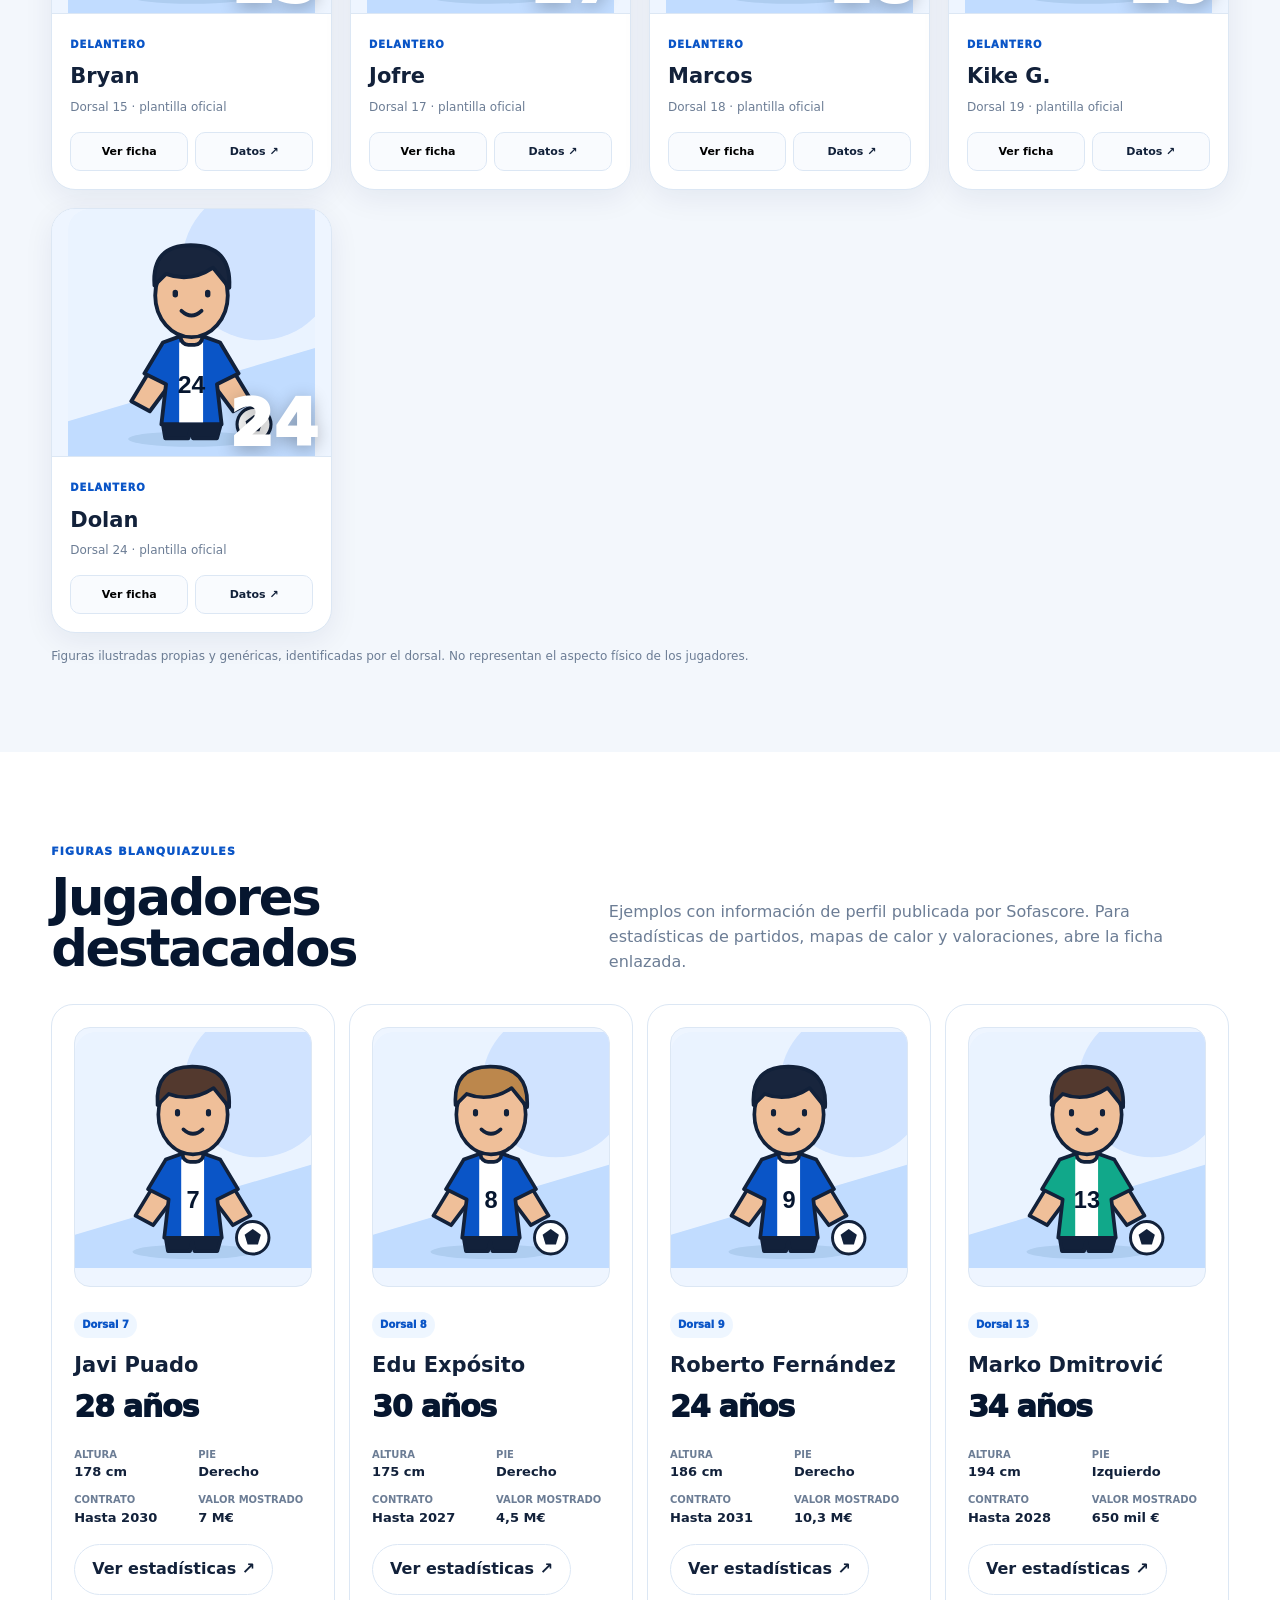
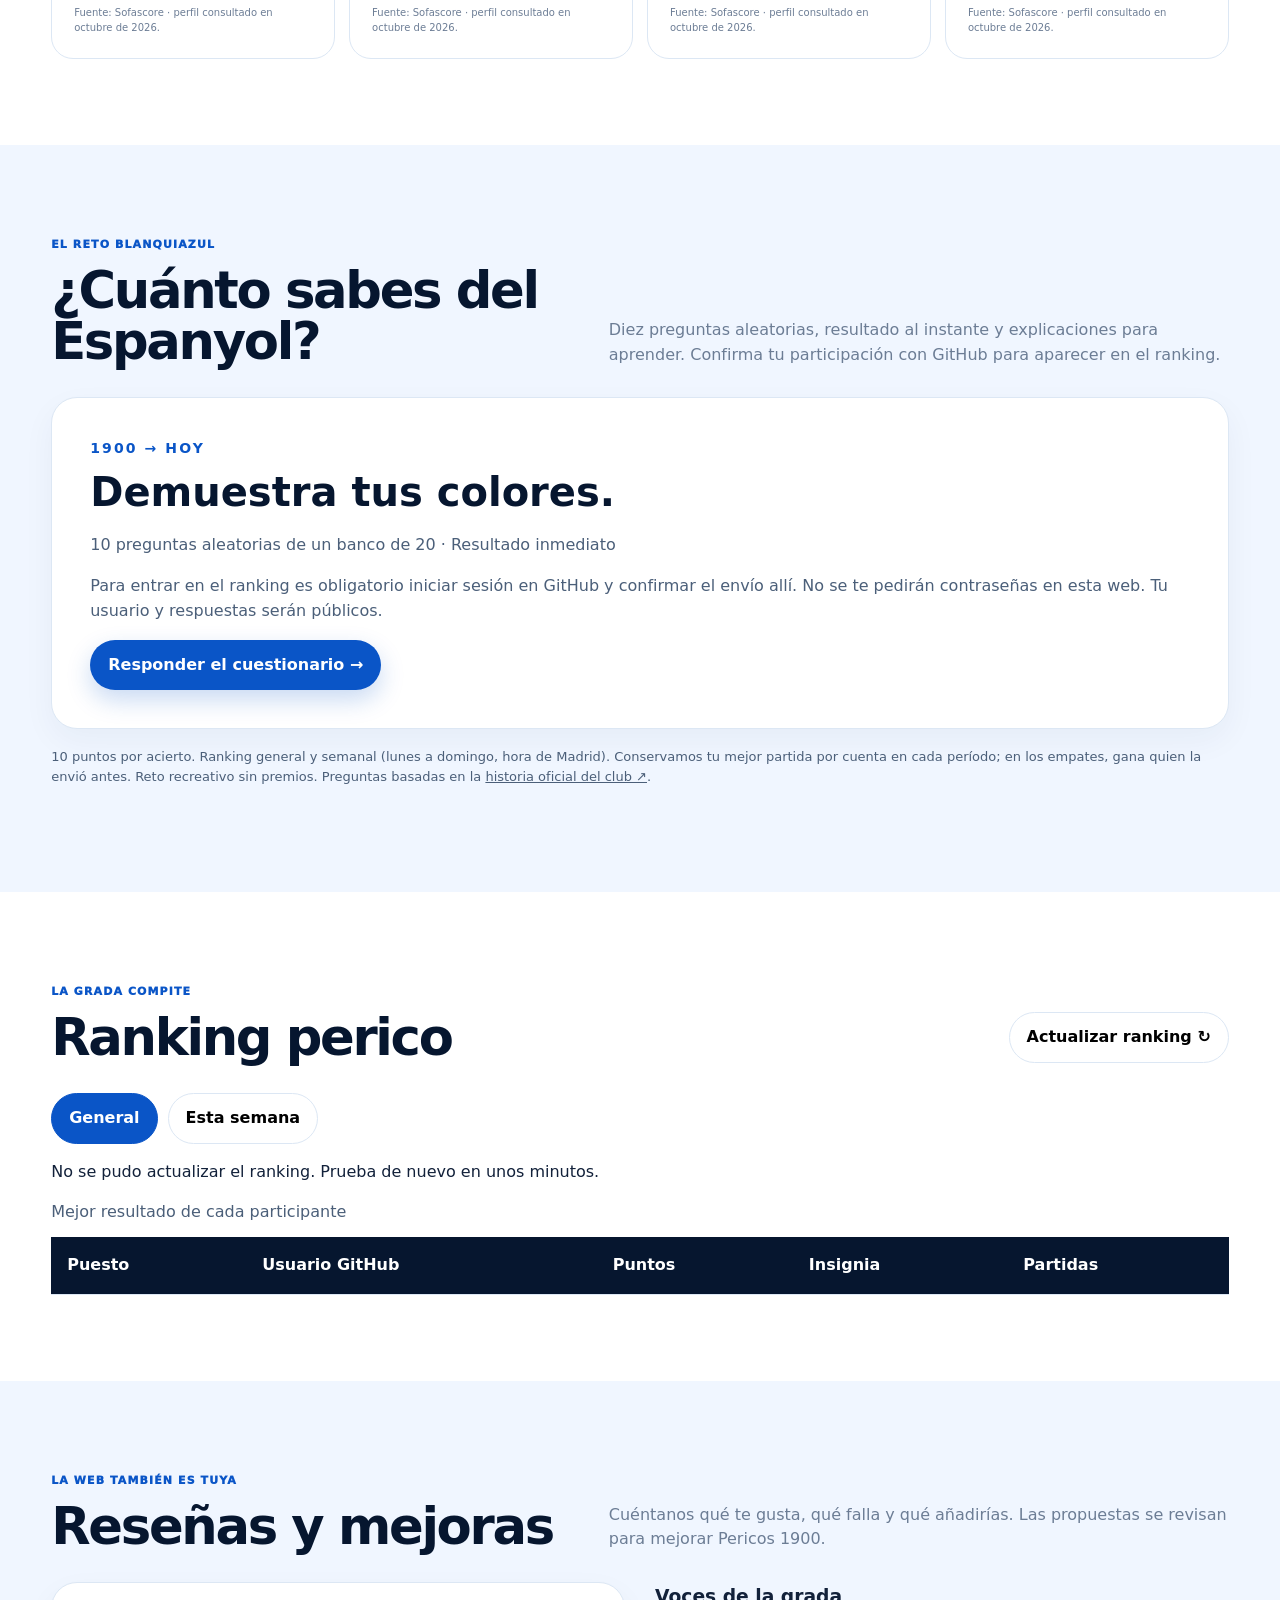
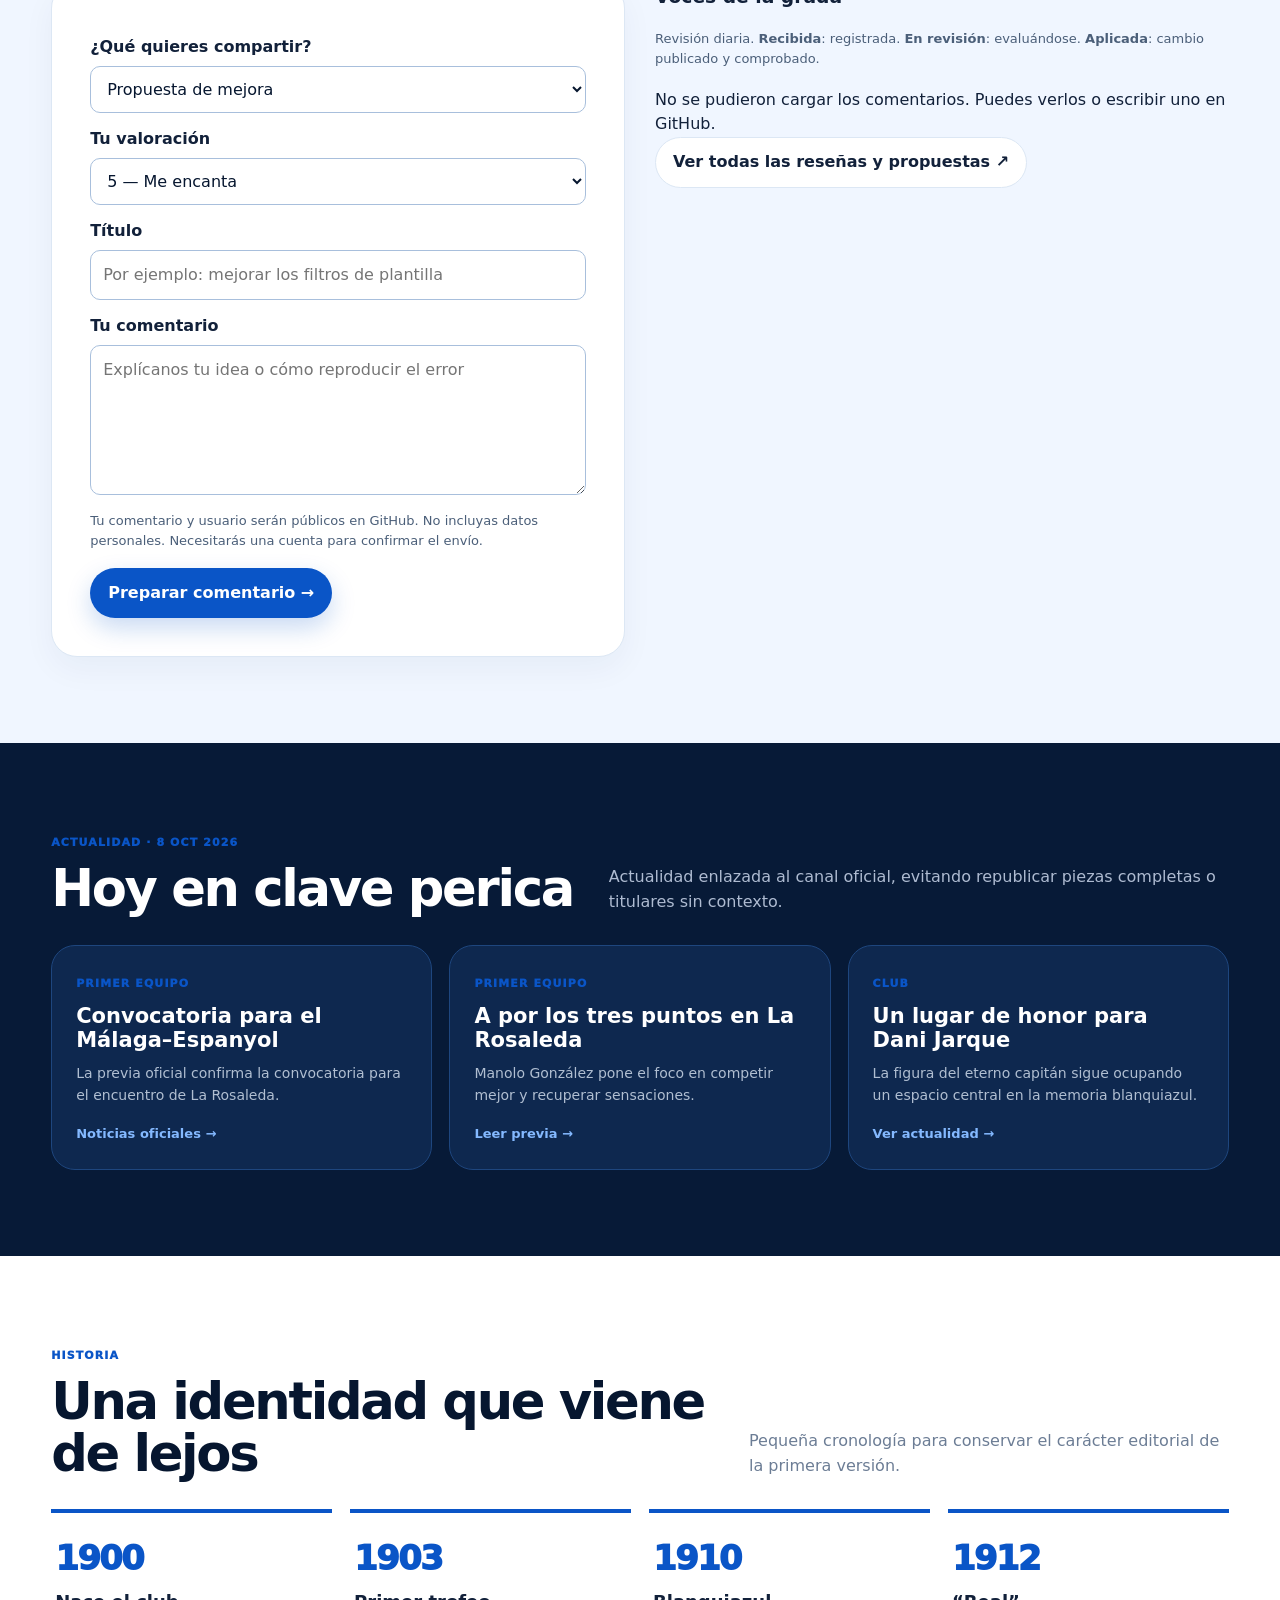
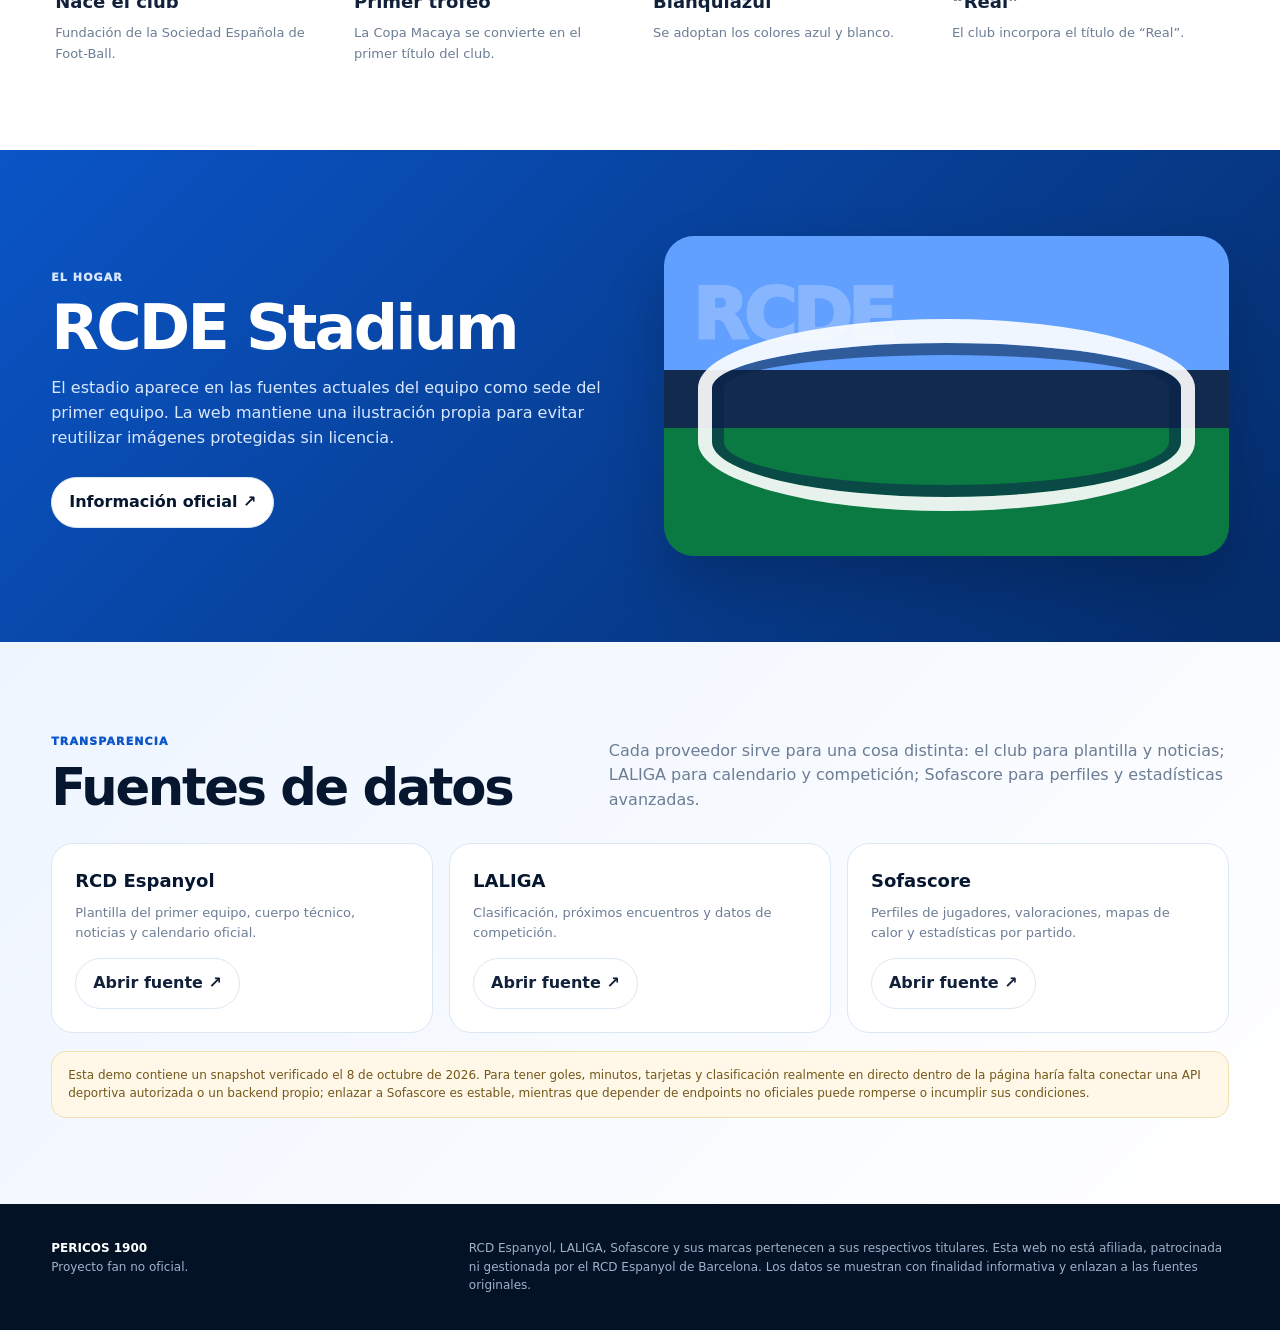
==== commit 688d76da: "Populate MVP vote selector with every first-team player from roster" ====
--- a/index.html
+++ b/index.html
@@ -64,12 +64,12 @@
 <div class="source-cards" style="grid-template-columns:repeat(auto-fit,minmax(240px,1fr))">
 <article class="source-card"><h3>⏳ Próximo partido</h3><p id="pericos-countdown">Consulta el calendario oficial para confirmar el siguiente encuentro.</p><a class="btn ghost" href="https://www.rcdespanyol.com/es/proximos-partidos" target="_blank" rel="noopener noreferrer">Calendario oficial ↗</a><p class="src">La cuenta atrás usa la fecha anunciada en esta web; confirma siempre posibles cambios de horario.</p></article>
 <article class="source-card"><h3>⚽ Porra perica</h3><p>¿Cuál será el resultado del próximo partido?</p><form id="pericos-prediction"><label for="pericos-score">Tu pronóstico (ejemplo: 2-1)</label><input id="pericos-score" aria-label="Pronóstico de resultado" placeholder="2-1" pattern="[0-9]{1,2}-[0-9]{1,2}" required style="width:100%;padding:12px;border:1px solid #dce7f4;border-radius:12px;margin:8px 0"><button class="btn primary" type="submit">Guardar mi porra</button></form><p id="pericos-prediction-status" aria-live="polite" class="src">Se guarda en este navegador, no se envía a otros usuarios.</p></article>
-<article class="source-card"><h3>🏆 Jugador del partido</h3><p>Elige a tu MVP perico.</p><form id="pericos-mvp-form"><label for="pericos-mvp">Jugador</label><select id="pericos-mvp" required style="width:100%;padding:12px;border:1px solid #dce7f4;border-radius:12px;margin:8px 0"><option value="">Selecciona un jugador</option><option>Javi Puado</option><option>Edu Expósito</option><option>Roberto Fernández</option><option>Marko Dmitrović</option><option>Leandro Cabrera</option><option>Otro jugador</option></select><button class="btn primary" type="submit">Guardar mi voto</button></form><p id="pericos-mvp-status" class="src" aria-live="polite">Voto personal guardado en este dispositivo; no es una votación global.</p></article>
+<article class="source-card"><h3>🏆 Jugador del partido</h3><p>Elige a tu MVP perico.</p><form id="pericos-mvp-form"><label for="pericos-mvp">Jugador</label><select id="pericos-mvp" required style="width:100%;padding:12px;border:1px solid #dce7f4;border-radius:12px;margin:8px 0"><option value="">Selecciona un jugador de la plantilla</option></select><button class="btn primary" type="submit">Guardar mi voto</button></form><p id="pericos-mvp-status" class="src" aria-live="polite">Voto personal guardado en este dispositivo; no es una votación global.</p></article>
 <article class="source-card"><h3>📣 Rincón de la afición</h3><p>Comparte tu opinión o una propuesta para Pericos 1900 a través de GitHub. Los mensajes no se publican automáticamente.</p><a class="btn primary" href="https://github.com/daniferjim20082008-cloud/pericos1900/issues/new?title=Mensaje%20de%20la%20afici%C3%B3n" target="_blank" rel="noopener noreferrer">Enviar mensaje ↗</a><p class="src">Requiere cuenta de GitHub. No compartas datos personales.</p></article>
 <article class="source-card"><h3>📊 Clasificación de LaLiga</h3><p>Consulta la posición actualizada del Espanyol, sus puntos y los demás equipos directamente en la fuente oficial.</p><a class="btn primary" href="https://www.laliga.com/laliga-easports/clasificacion" target="_blank" rel="noopener noreferrer">Ver clasificación actual ↗</a><p class="src">Los datos en directo se consultan en LALIGA, no se simulan en esta web.</p></article>
 </div></div></section>
 <script>
-(()=>{const $=id=>document.getElementById(id);const fixtures=[...document.querySelectorAll('#partidos .fixture')];const months={ENE:0,FEB:1,MAR:2,ABR:3,MAY:4,JUN:5,JUL:6,AGO:7,SEP:8,OCT:9,NOV:10,DIC:11};const clock=$('pericos-countdown');function nextMatch(){const now=Date.now();return fixtures.map(f=>{const label=f.querySelector('.datebox b')?.textContent||'';const m=label.match(/([0-9]{1,2}) +([A-ZÁÉÍÓÚ]+)/);const h=(f.querySelector('p')?.textContent||'').match(/([0-9]{1,2}):([0-9]{2})/);if(!m||months[m[2]]===undefined)return null;const d=new Date(2026,months[m[2]],Number(m[1]),h?Number(h[1]):21,h?Number(h[2]):0);return{date:d,name:f.querySelector('h4')?.textContent||'RCD Espanyol'}}).filter(x=>x&&x.date.getTime()>now).sort((a,b)=>a.date-b.date)[0]}function updateFixtureClocks(){const target=$('fixture-countdowns');if(!target)return;const now=Date.now();const items=fixtures.map(f=>{const m=(f.querySelector('.datebox b')?.textContent||'').match(/([0-9]{1,2}) +([A-ZÁÉÍÓÚ]+)/);const h=(f.querySelector('p')?.textContent||'').match(/([0-9]{1,2}):([0-9]{2})/);if(!m||months[m[2]]===undefined||!h)return null;return{date:new Date(2026,months[m[2]],Number(m[1]),Number(h[1]),Number(h[2])),name:f.querySelector('h4')?.textContent||'Partido'}}).filter(x=>x&&x.date.getTime()>now).sort((a,b)=>a.date-b.date);target.replaceChildren();if(!items.length){const p=document.createElement('p');p.textContent='No hay más partidos futuros con fecha y hora en este calendario. Consulta el calendario oficial.';target.append(p);return}for(const match of items){const s=Math.max(0,Math.floor((match.date.getTime()-now)/1000));const card=document.createElement('div');card.className='fixture-countdown-card';const title=document.createElement('strong');title.textContent=match.name;const digits=document.createElement('span');digits.className='fixture-countdown-time';digits.textContent=Math.floor(s/86400)+'d '+String(Math.floor(s%86400/3600)).padStart(2,'0')+'h '+String(Math.floor(s%3600/60)).padStart(2,'0')+'m '+String(s%60).padStart(2,'0')+'s';card.append(title,digits);target.append(card)}}function tick(){const next=nextMatch();if(!next){clock.textContent='No hay un próximo partido con fecha futura en el calendario. Consulta el calendario oficial.';$('match-clock-opponent').textContent='Próximo partido por confirmar';['days','hours','minutes','seconds'].forEach(k=>$('match-'+k).textContent='--');return}const t=Math.max(0,Math.floor((next.date.getTime()-Date.now())/1000));const d=Math.floor(t/86400),h=Math.floor(t%86400/3600),m=Math.floor(t%3600/60),s=t%60;$('match-clock-opponent').textContent=next.name;[['days',d],['hours',h],['minutes',m],['seconds',s]].forEach(([k,v])=>$('match-'+k).textContent=String(v).padStart(2,'0'));clock.textContent=next.name+' · Faltan '+d+' días, '+h+' h, '+m+' min y '+s+' s.'}tick();updateFixtureClocks();setInterval(()=>{tick();updateFixtureClocks()},1000);function wire(formId,inputId,statusId,key,word){$(formId)?.addEventListener('submit',e=>{e.preventDefault();const val=$(inputId).value.trim();if(!val)return;try{localStorage.setItem(key,val);$(statusId).textContent=word+': '+val+' (guardado en este dispositivo).'}catch{$(statusId).textContent=word+': '+val+' (no se pudo guardar permanentemente).'}});try{const old=localStorage.getItem(key);if(old){$(inputId).value=old;$(statusId).textContent=word+': '+old+' (guardado en este dispositivo).'}}catch{}}wire('pericos-prediction','pericos-score','pericos-prediction-status','pericos1900_prediction','Tu porra');wire('pericos-mvp-form','pericos-mvp','pericos-mvp-status','pericos1900_mvp','Tu MVP');})();
+(()=>{const $=id=>document.getElementById(id);const fixtures=[...document.querySelectorAll('#partidos .fixture')];const months={ENE:0,FEB:1,MAR:2,ABR:3,MAY:4,JUN:5,JUL:6,AGO:7,SEP:8,OCT:9,NOV:10,DIC:11};const clock=$('pericos-countdown');function nextMatch(){const now=Date.now();return fixtures.map(f=>{const label=f.querySelector('.datebox b')?.textContent||'';const m=label.match(/([0-9]{1,2}) +([A-ZÁÉÍÓÚ]+)/);const h=(f.querySelector('p')?.textContent||'').match(/([0-9]{1,2}):([0-9]{2})/);if(!m||months[m[2]]===undefined)return null;const d=new Date(2026,months[m[2]],Number(m[1]),h?Number(h[1]):21,h?Number(h[2]):0);return{date:d,name:f.querySelector('h4')?.textContent||'RCD Espanyol'}}).filter(x=>x&&x.date.getTime()>now).sort((a,b)=>a.date-b.date)[0]}function updateFixtureClocks(){const target=$('fixture-countdowns');if(!target)return;const now=Date.now();const items=fixtures.map(f=>{const m=(f.querySelector('.datebox b')?.textContent||'').match(/([0-9]{1,2}) +([A-ZÁÉÍÓÚ]+)/);const h=(f.querySelector('p')?.textContent||'').match(/([0-9]{1,2}):([0-9]{2})/);if(!m||months[m[2]]===undefined||!h)return null;return{date:new Date(2026,months[m[2]],Number(m[1]),Number(h[1]),Number(h[2])),name:f.querySelector('h4')?.textContent||'Partido'}}).filter(x=>x&&x.date.getTime()>now).sort((a,b)=>a.date-b.date);target.replaceChildren();if(!items.length){const p=document.createElement('p');p.textContent='No hay más partidos futuros con fecha y hora en este calendario. Consulta el calendario oficial.';target.append(p);return}for(const match of items){const s=Math.max(0,Math.floor((match.date.getTime()-now)/1000));const card=document.createElement('div');card.className='fixture-countdown-card';const title=document.createElement('strong');title.textContent=match.name;const digits=document.createElement('span');digits.className='fixture-countdown-time';digits.textContent=Math.floor(s/86400)+'d '+String(Math.floor(s%86400/3600)).padStart(2,'0')+'h '+String(Math.floor(s%3600/60)).padStart(2,'0')+'m '+String(s%60).padStart(2,'0')+'s';card.append(title,digits);target.append(card)}}function tick(){const next=nextMatch();if(!next){clock.textContent='No hay un próximo partido con fecha futura en el calendario. Consulta el calendario oficial.';$('match-clock-opponent').textContent='Próximo partido por confirmar';['days','hours','minutes','seconds'].forEach(k=>$('match-'+k).textContent='--');return}const t=Math.max(0,Math.floor((next.date.getTime()-Date.now())/1000));const d=Math.floor(t/86400),h=Math.floor(t%86400/3600),m=Math.floor(t%3600/60),s=t%60;$('match-clock-opponent').textContent=next.name;[['days',d],['hours',h],['minutes',m],['seconds',s]].forEach(([k,v])=>$('match-'+k).textContent=String(v).padStart(2,'0'));clock.textContent=next.name+' · Faltan '+d+' días, '+h+' h, '+m+' min y '+s+' s.'}tick();updateFixtureClocks();setInterval(()=>{tick();updateFixtureClocks()},1000);function wire(formId,inputId,statusId,key,word){$(formId)?.addEventListener('submit',e=>{e.preventDefault();const val=$(inputId).value.trim();if(!val)return;try{localStorage.setItem(key,val);$(statusId).textContent=word+': '+val+' (guardado en este dispositivo).'}catch{$(statusId).textContent=word+': '+val+' (no se pudo guardar permanentemente).'}});try{const old=localStorage.getItem(key);if(old){$(inputId).value=old;$(statusId).textContent=word+': '+old+' (guardado en este dispositivo).'}}catch{}}const mvpSelect=$('pericos-mvp');const names=[...document.querySelectorAll('#playerGrid .player')].map(el=>el.querySelector('h3')?.textContent?.trim()).filter(Boolean);if(names.length){names.forEach(name=>{const option=document.createElement('option');option.value=name;option.textContent=name;mvpSelect.append(option)})}else{const option=document.createElement('option');option.value='Otro jugador';option.textContent='Otro jugador';mvpSelect.append(option)}wire('pericos-prediction','pericos-score','pericos-prediction-status','pericos1900_prediction','Tu porra');wire('pericos-mvp-form','pericos-mvp','pericos-mvp-status','pericos1900_mvp','Tu MVP');})();
 </script>
 
 <section class="source-section" id="historico"><div class="wrap">
--- a/style.css
+++ b/style.css
@@ -10,3 +10,5 @@
 
 /* Reloj de cuenta atrás en portada */
 .match-clock{margin:22px 0;padding:20px;border-radius:22px;background:linear-gradient(135deg,#062c72,#0a55c7);color:white;box-shadow:0 12px 28px rgba(6,44,114,.2)}.match-clock-label{font-size:12px;font-weight:900;letter-spacing:.09em;color:#cce1ff;margin-bottom:7px}.match-clock>strong{display:block;font-size:clamp(16px,2vw,23px);line-height:1.3}.match-clock-digits{display:grid;grid-template-columns:repeat(4,minmax(0,1fr));gap:8px;margin:16px 0 8px}.match-clock-digits>div{display:flex;flex-direction:column;align-items:center;background:rgba(255,255,255,.13);padding:10px 4px;border-radius:12px}.match-clock-digits b{font-size:clamp(23px,4vw,42px);font-variant-numeric:tabular-nums;line-height:1.15}.match-clock-digits small{font-size:10px;font-weight:800;letter-spacing:.05em;color:#dbe9ff}.match-clock p{font-size:12px;color:#dbe9ff}
+
+.fixture-countdowns{display:grid;grid-template-columns:repeat(auto-fit,minmax(210px,1fr));gap:12px;margin:16px 0}.fixture-countdown-card{display:flex;flex-direction:column;gap:8px;border:1px solid #bcd6f6;background:#eff6ff;border-radius:14px;padding:16px;color:#093779}.fixture-countdown-card strong{font-size:14px}.fixture-countdown-time{font-size:clamp(18px,2vw,25px);font-weight:900;font-variant-numeric:tabular-nums;letter-spacing:.01em}
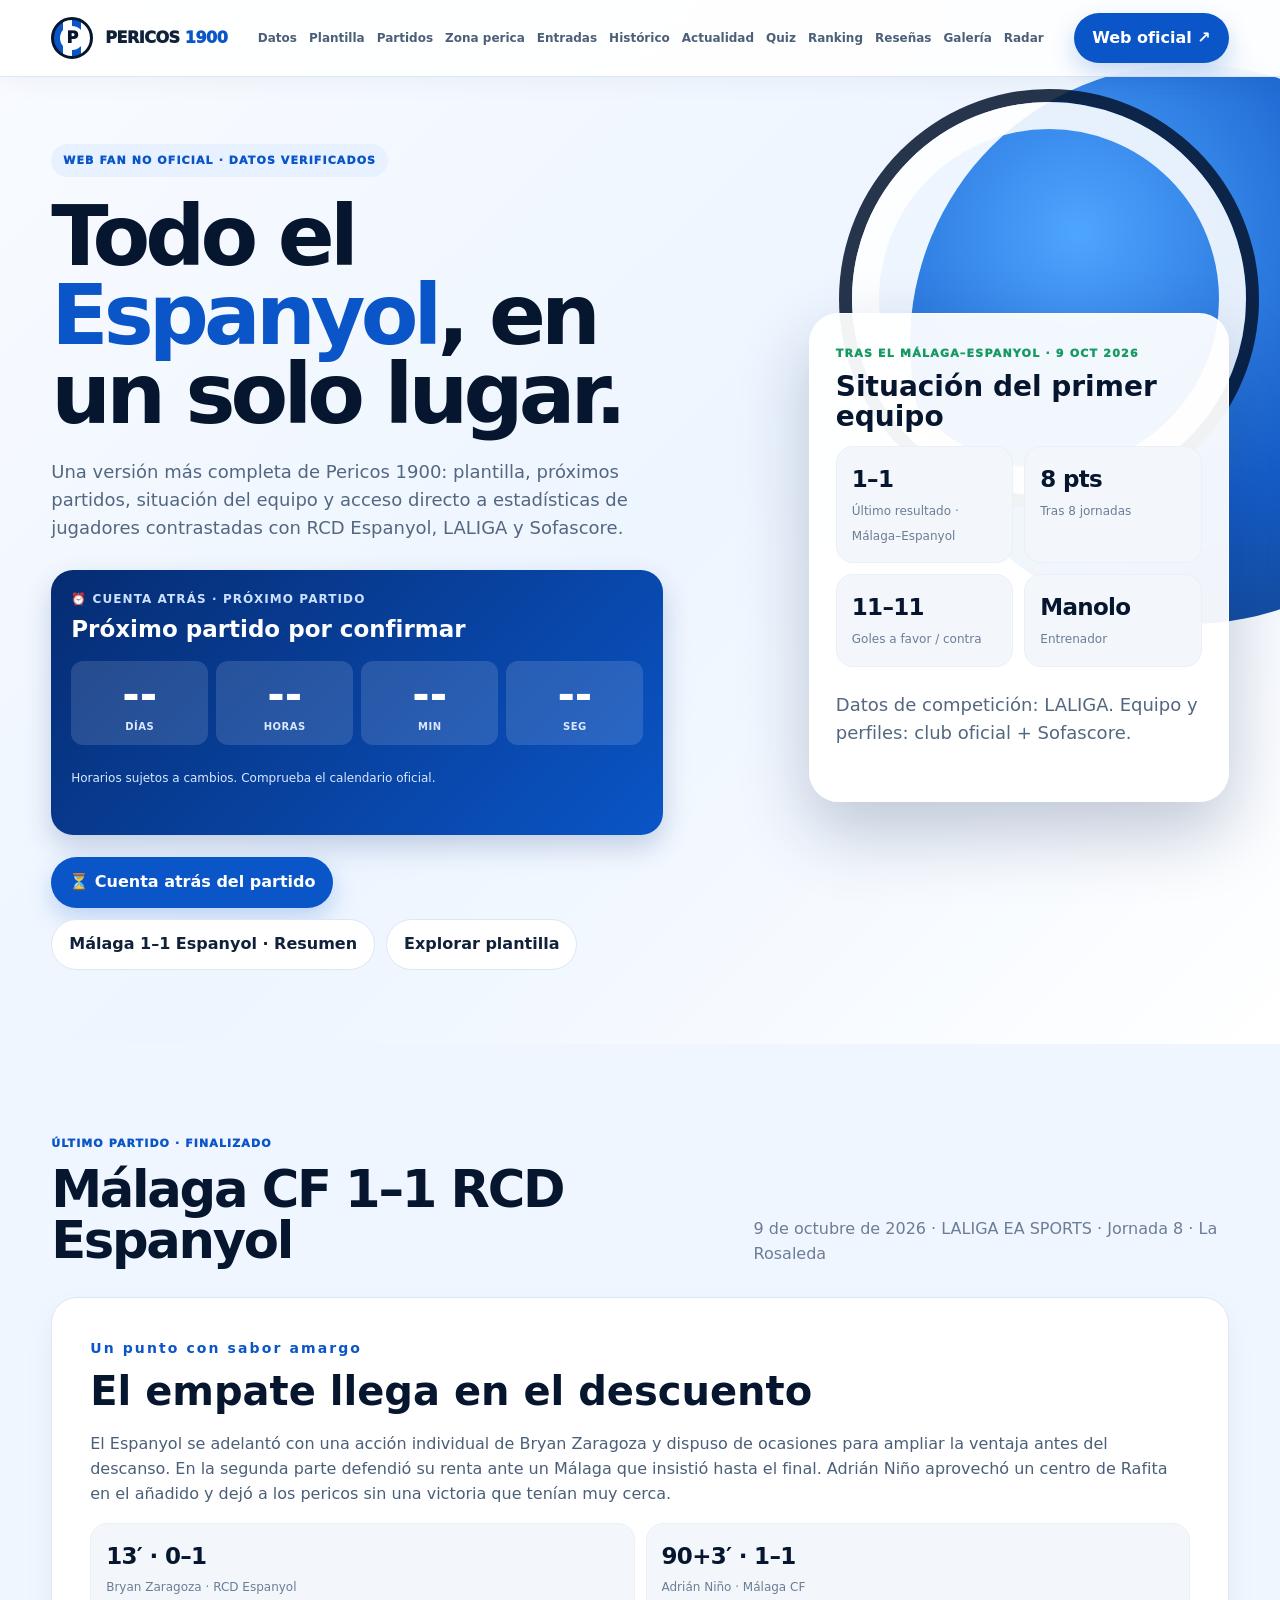
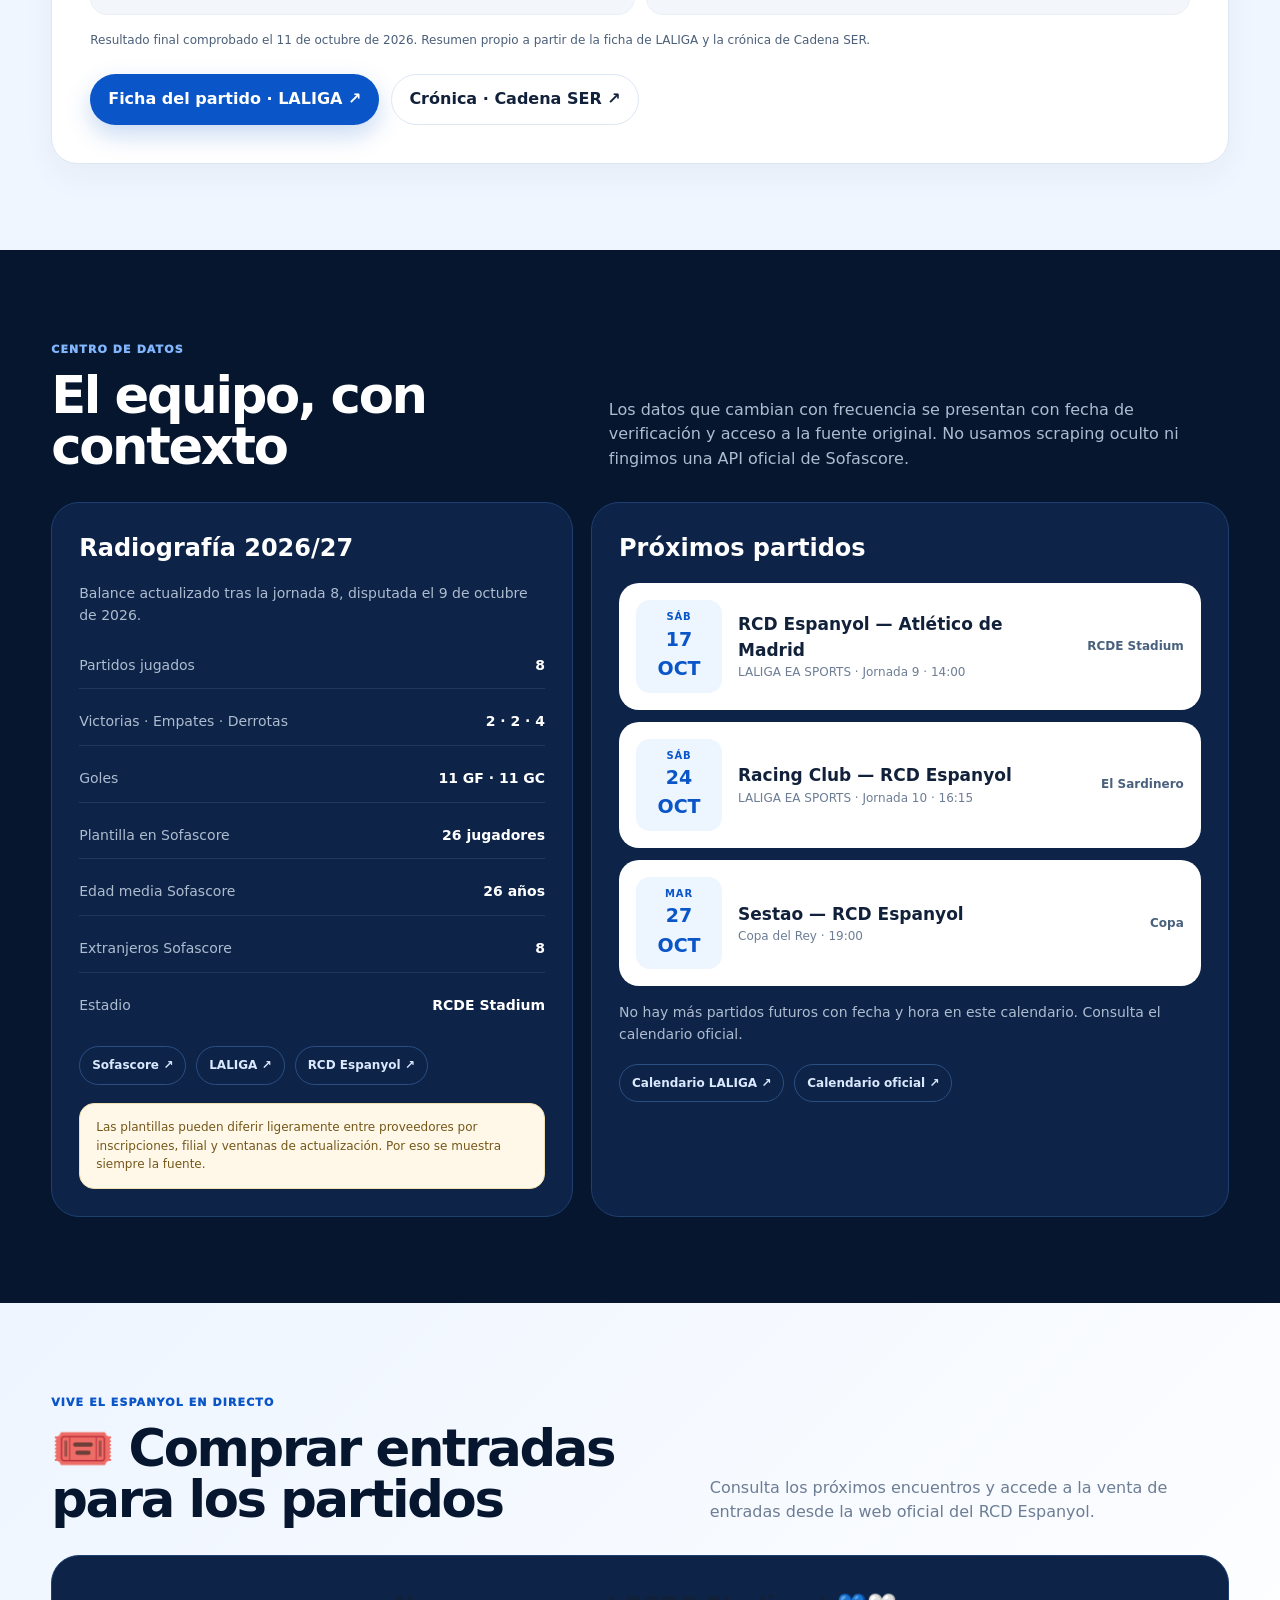
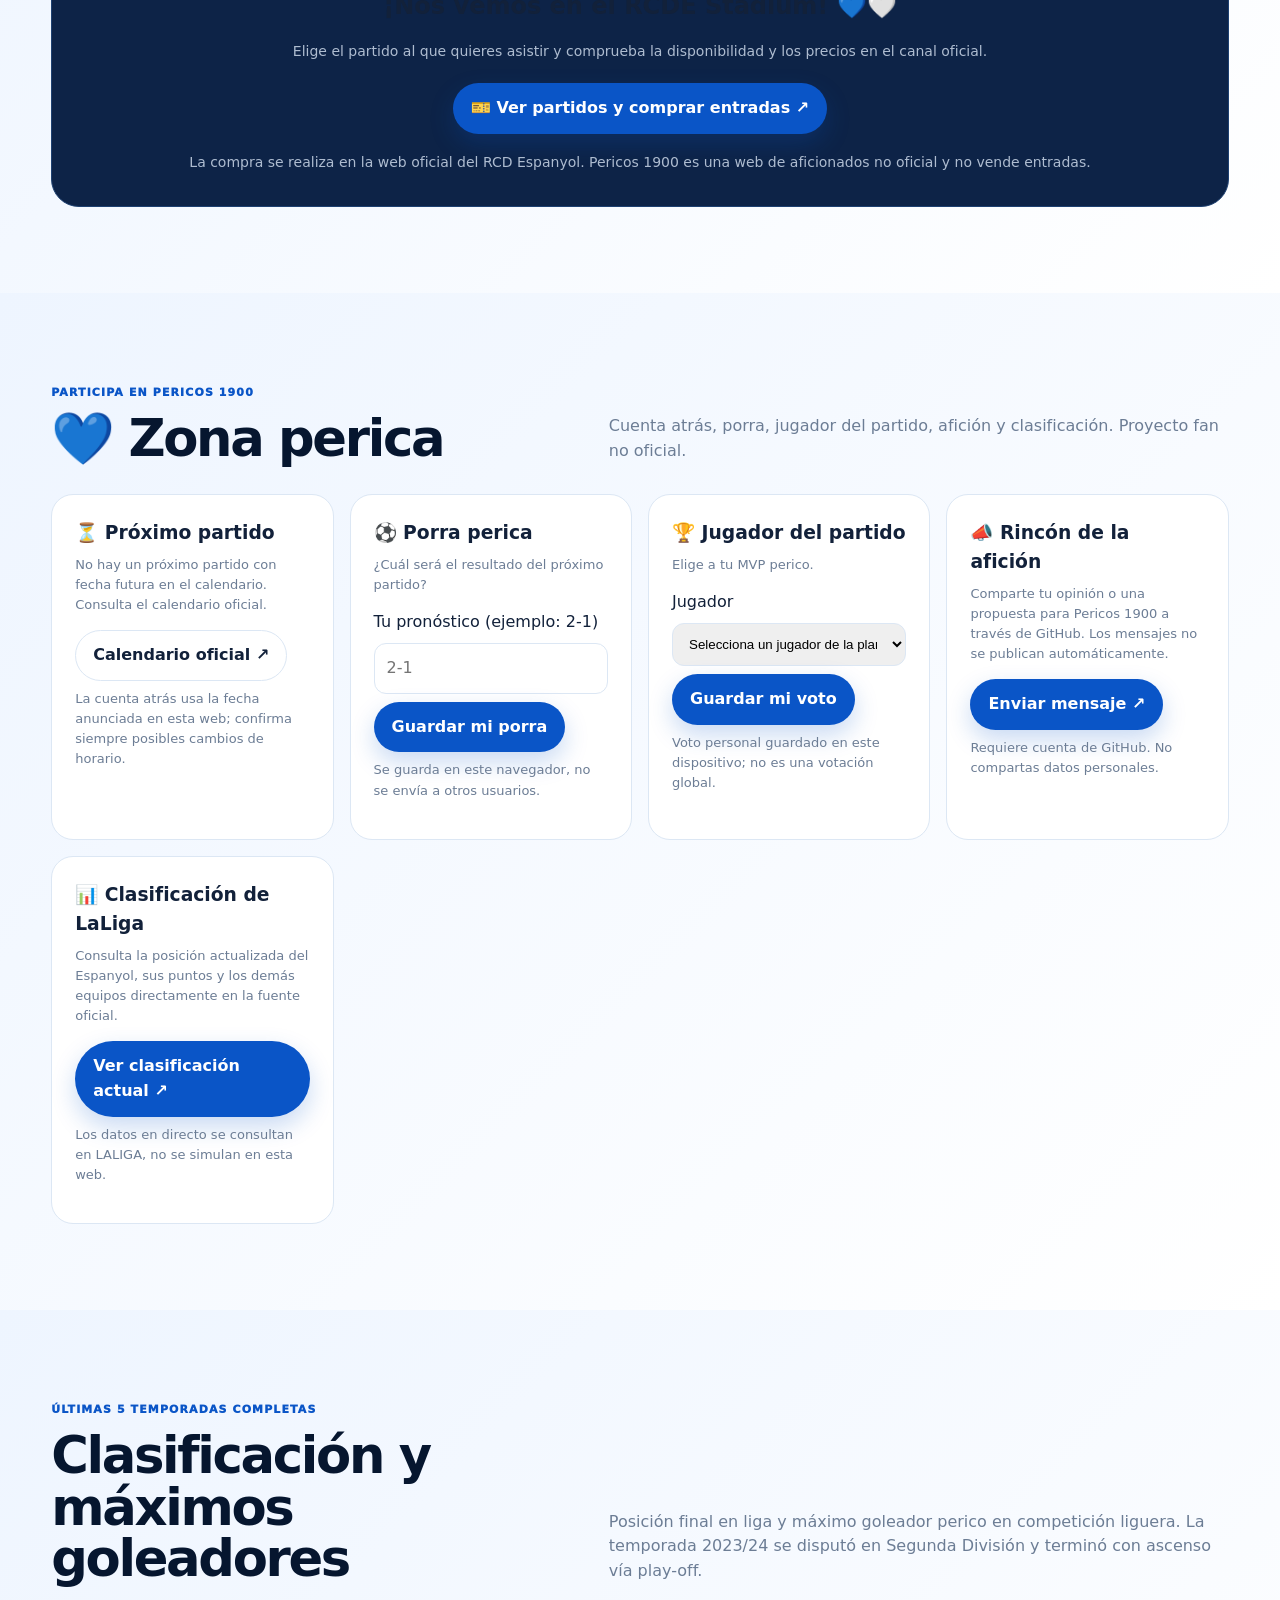
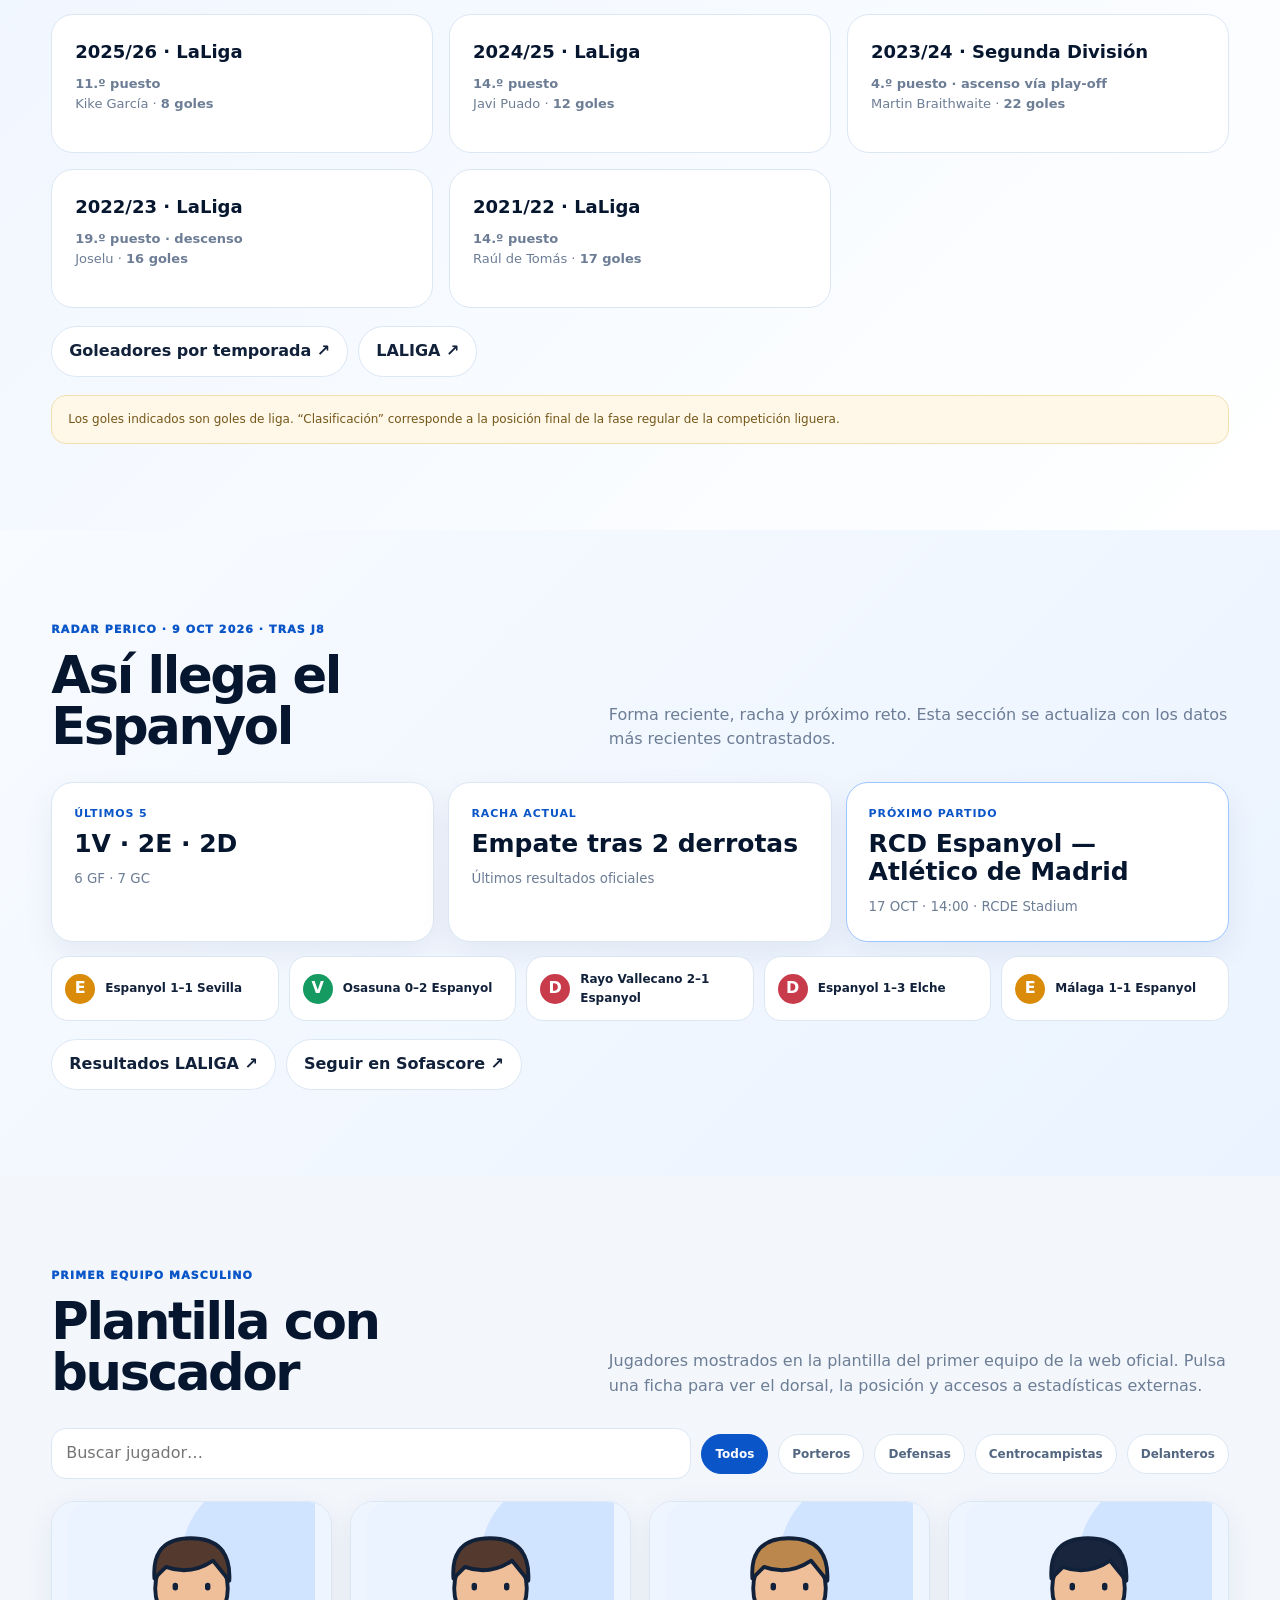
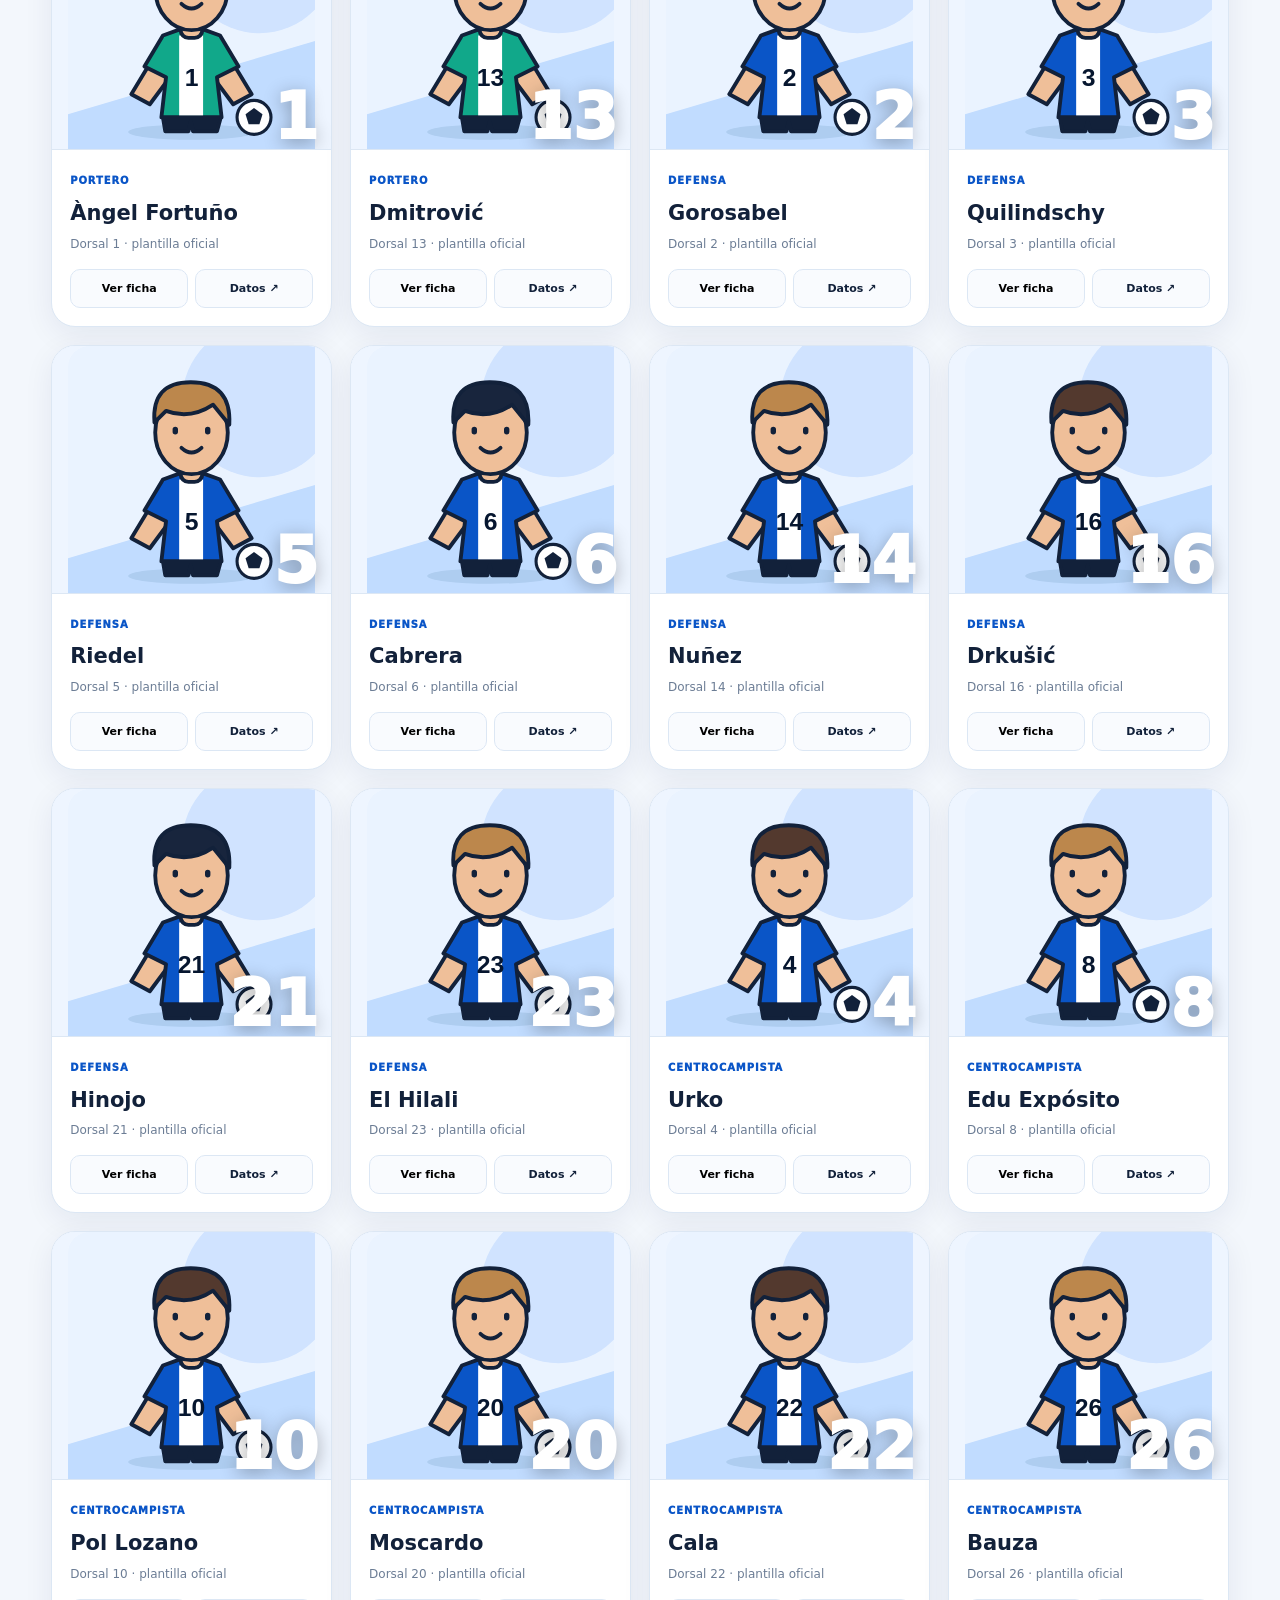
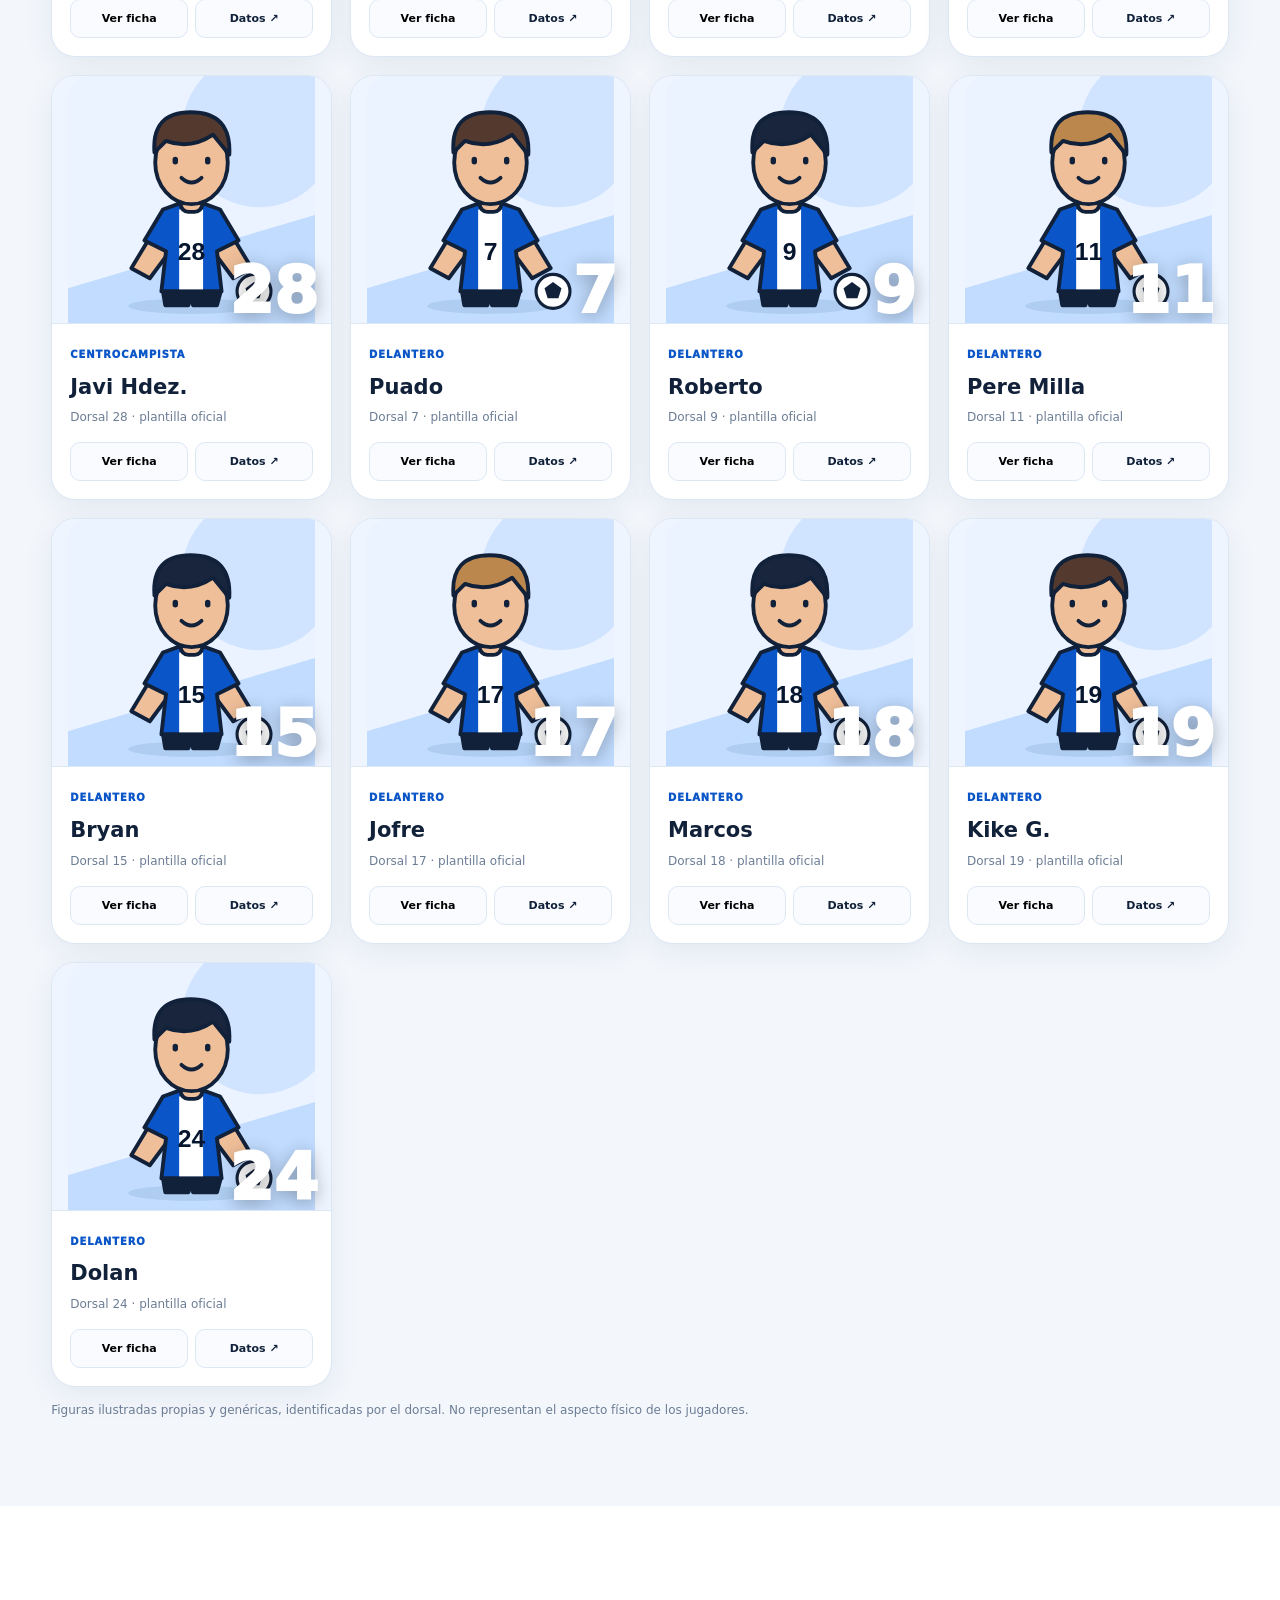
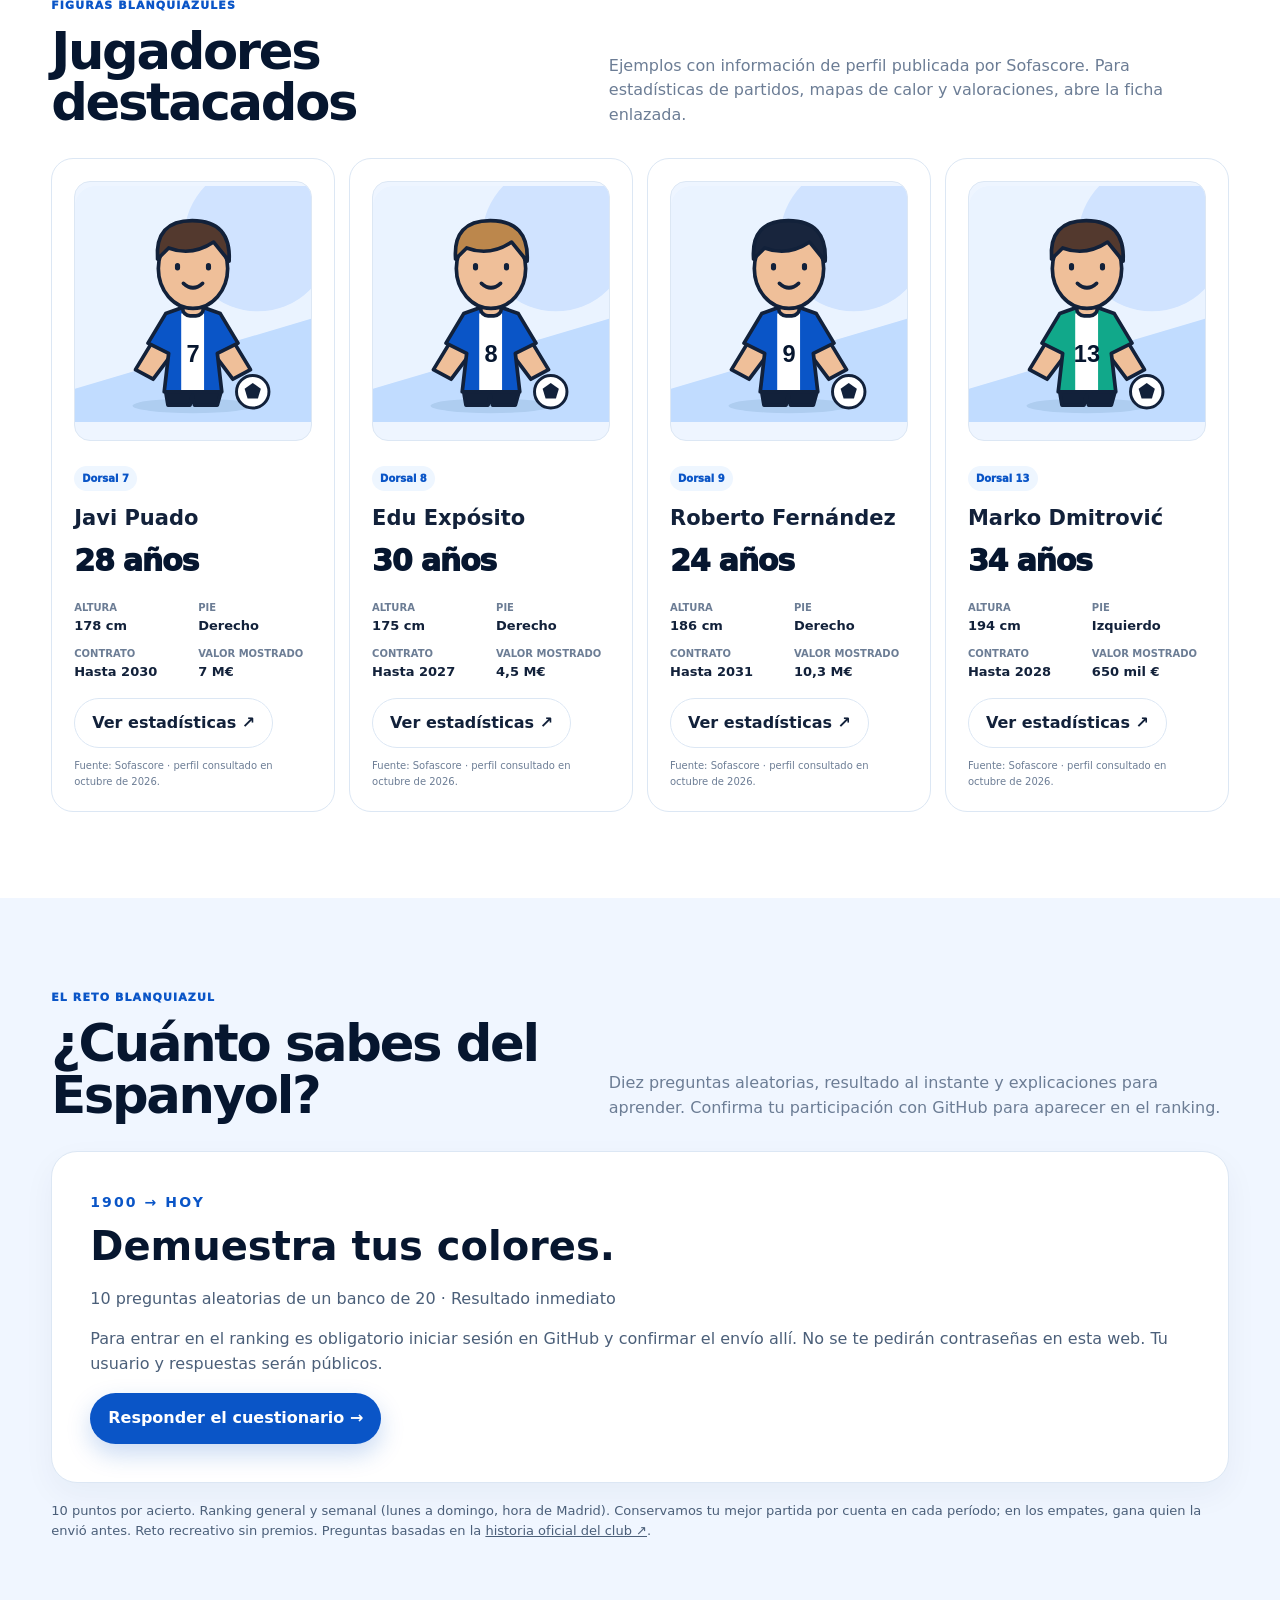
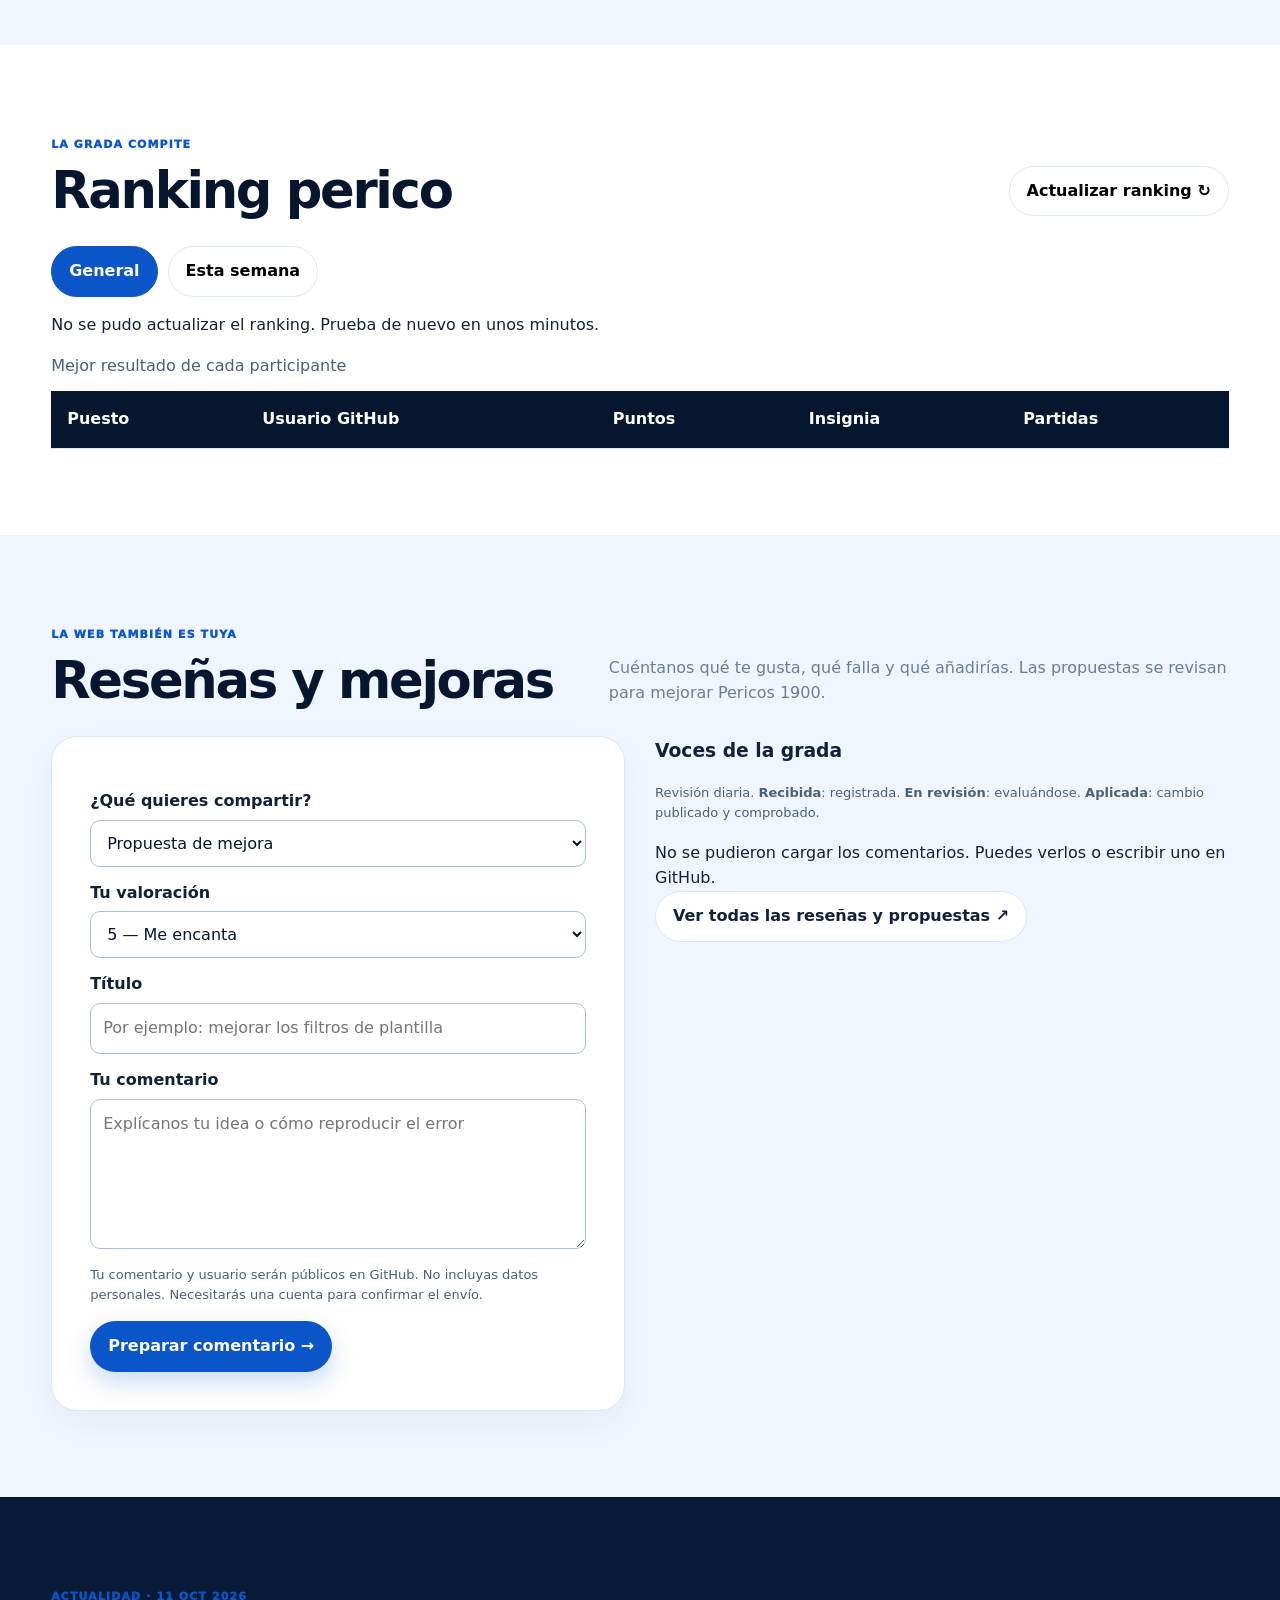
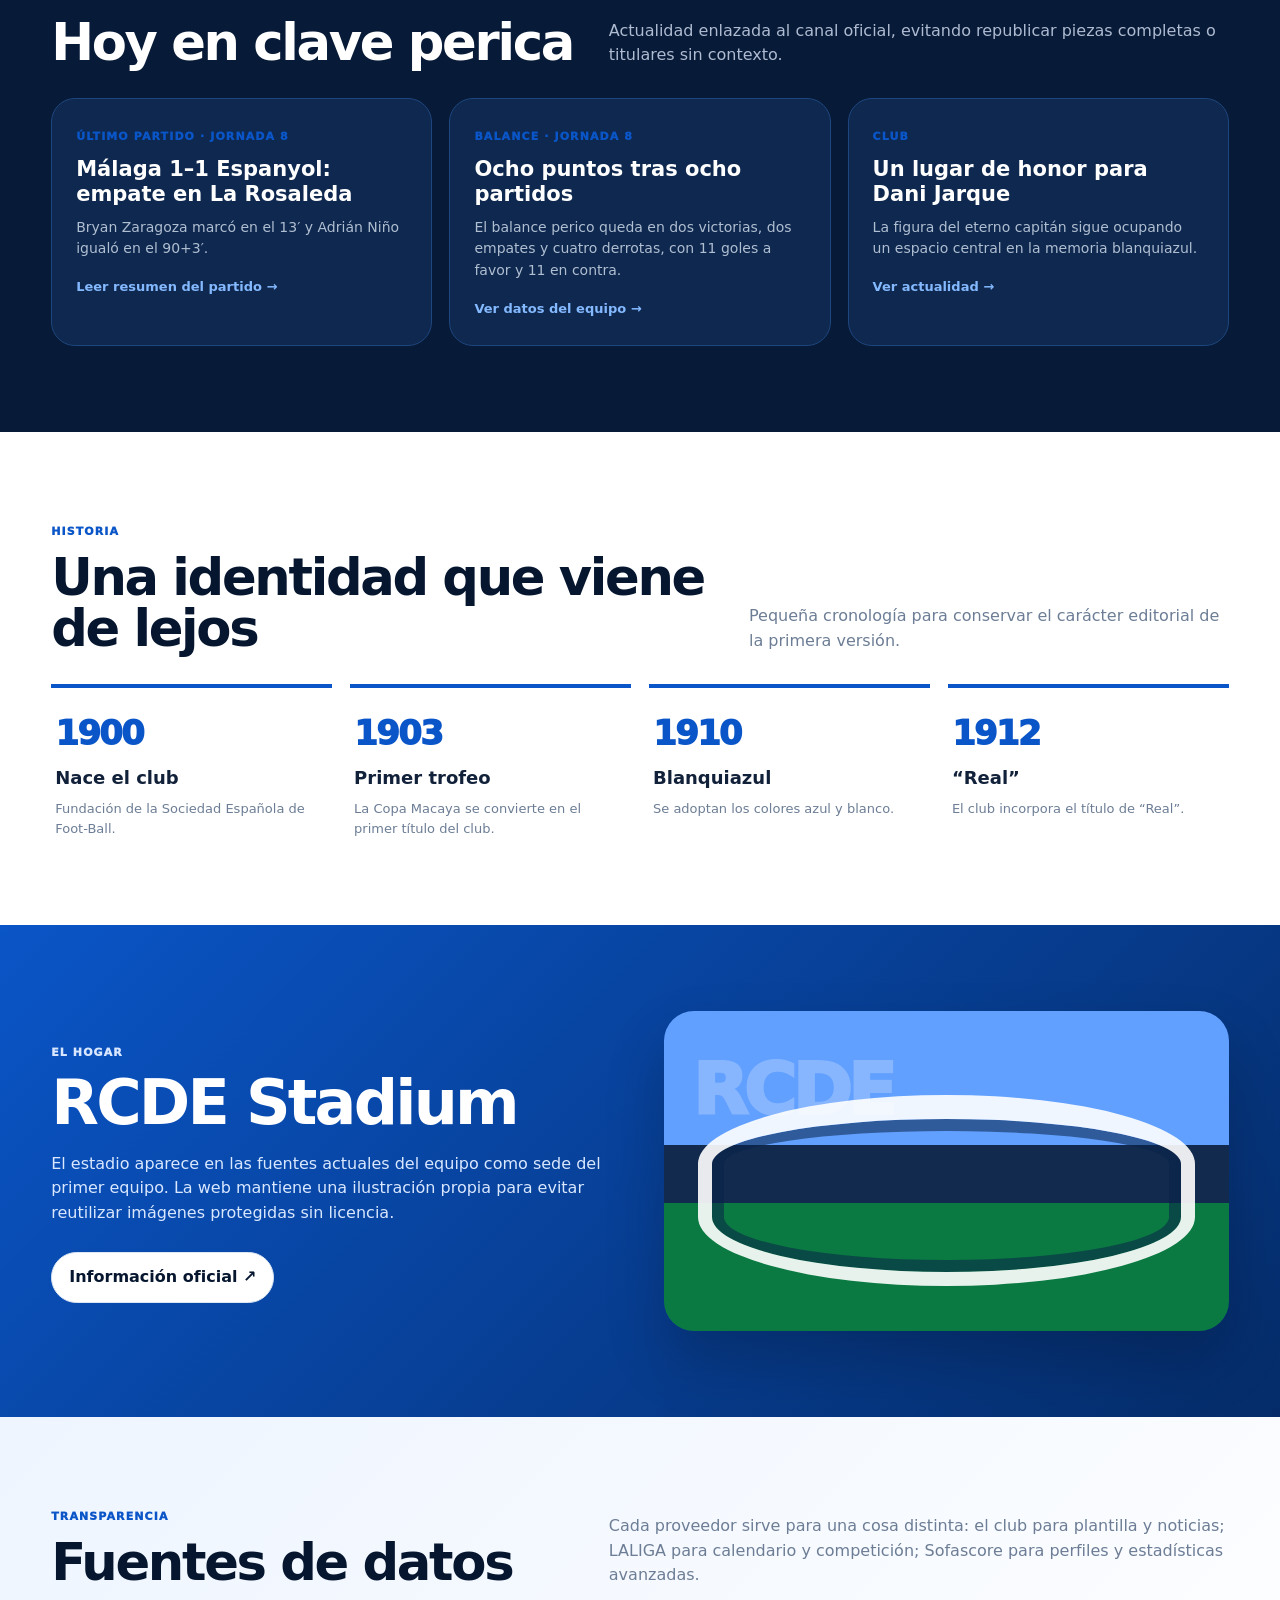
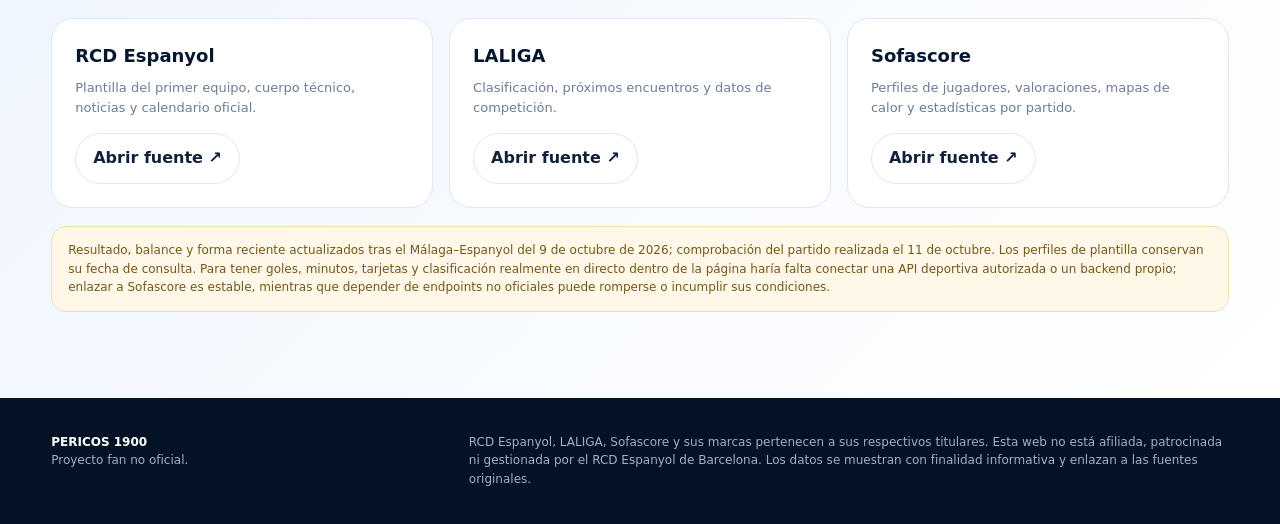
==== commit 450d4124: "Actualiza Málaga–Espanyol (1–1), añade resumen y balance tras la jornada 8" ====
--- a/index.html
+++ b/index.html
@@ -26,21 +26,36 @@
 
 <main>
 <section class="hero" id="inicio"><div class="wrap hero-grid">
-  <div><div class="eyebrow">Web fan no oficial · datos verificados</div><h1>Todo el <span>Espanyol</span>, en un solo lugar.</h1><p>Una versión más completa de Pericos 1900: plantilla, próximos partidos, situación del equipo y acceso directo a estadísticas de jugadores contrastadas con RCD Espanyol, LALIGA y Sofascore.</p><div class="match-clock" id="reloj-partido" aria-label="Cuenta atrás para el próximo partido"><div class="match-clock-label">⏰ CUENTA ATRÁS · PRÓXIMO PARTIDO</div><strong id="match-clock-opponent">Consultando el calendario…</strong><div class="match-clock-digits" role="timer" aria-live="off"><div><b id="match-days">--</b><small>DÍAS</small></div><div><b id="match-hours">--</b><small>HORAS</small></div><div><b id="match-minutes">--</b><small>MIN</small></div><div><b id="match-seconds">--</b><small>SEG</small></div></div><p id="match-clock-note">Horarios sujetos a cambios. Comprueba el calendario oficial.</p></div><div class="hero-actions"><a class="btn primary" href="#zona-perica">⏳ Cuenta atrás del partido</a><a class="btn ghost" href="#datos">Ver datos</a><a class="btn ghost" href="#plantilla">Explorar plantilla</a></div></div>
-  <aside class="live-card"><span class="meta">Snapshot verificado · 8 OCT 2026</span><h3>Situación del primer equipo</h3><div class="statgrid"><div class="stat"><b>15º</b><span>Posición LALIGA</span></div><div class="stat"><b>7 pts</b><span>Tras 7 jornadas</span></div><div class="stat"><b>10–10</b><span>Goles a favor / contra</span></div><div class="stat"><b>Manolo</b><span>Entrenador</span></div></div><p class="source-line">Datos de competición: LALIGA. Equipo y perfiles: club oficial + Sofascore.</p></aside>
+  <div><div class="eyebrow">Web fan no oficial · datos verificados</div><h1>Todo el <span>Espanyol</span>, en un solo lugar.</h1><p>Una versión más completa de Pericos 1900: plantilla, próximos partidos, situación del equipo y acceso directo a estadísticas de jugadores contrastadas con RCD Espanyol, LALIGA y Sofascore.</p><div class="match-clock" id="reloj-partido" aria-label="Cuenta atrás para el próximo partido"><div class="match-clock-label">⏰ CUENTA ATRÁS · PRÓXIMO PARTIDO</div><strong id="match-clock-opponent">Consultando el calendario…</strong><div class="match-clock-digits" role="timer" aria-live="off"><div><b id="match-days">--</b><small>DÍAS</small></div><div><b id="match-hours">--</b><small>HORAS</small></div><div><b id="match-minutes">--</b><small>MIN</small></div><div><b id="match-seconds">--</b><small>SEG</small></div></div><p id="match-clock-note">Horarios sujetos a cambios. Comprueba el calendario oficial.</p></div><div class="hero-actions"><a class="btn primary" href="#zona-perica">⏳ Cuenta atrás del partido</a><a class="btn ghost" href="#ultimo-partido">Málaga 1–1 Espanyol · Resumen</a><a class="btn ghost" href="#plantilla">Explorar plantilla</a></div></div>
+  <aside class="live-card"><span class="meta">Tras el Málaga–Espanyol · 9 OCT 2026</span><h3>Situación del primer equipo</h3><div class="statgrid"><div class="stat"><b>1–1</b><span>Último resultado · Málaga–Espanyol</span></div><div class="stat"><b>8 pts</b><span>Tras 8 jornadas</span></div><div class="stat"><b>11–11</b><span>Goles a favor / contra</span></div><div class="stat"><b>Manolo</b><span>Entrenador</span></div></div><p class="source-line">Datos de competición: LALIGA. Equipo y perfiles: club oficial + Sofascore.</p></aside>
+</div></section>
+
+
+<section class="community-zone" id="ultimo-partido" aria-labelledby="ultimo-partido-titulo"><div class="wrap">
+  <div class="section-head"><div><span class="tag">Último partido · Finalizado</span><h2 id="ultimo-partido-titulo">Málaga CF 1–1 RCD Espanyol</h2></div><p><time datetime="2026-10-09">9 de octubre de 2026</time> · LALIGA EA SPORTS · Jornada 8 · La Rosaleda</p></div>
+  <article class="community-card">
+    <span class="quiz-kicker">Un punto con sabor amargo</span>
+    <h3>El empate llega en el descuento</h3>
+    <p>El Espanyol se adelantó con una acción individual de Bryan Zaragoza y dispuso de ocasiones para ampliar la ventaja antes del descanso. En la segunda parte defendió su renta ante un Málaga que insistió hasta el final. Adrián Niño aprovechó un centro de Rafita en el añadido y dejó a los pericos sin una victoria que tenían muy cerca.</p>
+    <div class="statgrid">
+      <div class="stat"><b>13′ · 0–1</b><span>Bryan Zaragoza · RCD Espanyol</span></div>
+      <div class="stat"><b>90+3′ · 1–1</b><span>Adrián Niño · Málaga CF</span></div>
+    </div>
+    <p class="source-line">Resultado final comprobado el 11 de octubre de 2026. Resumen propio a partir de la ficha de LALIGA y la crónica de Cadena SER.</p>
+    <div class="community-actions"><a class="btn primary" href="https://www.laliga.com/es-GB/partido/temporada-2026-2027-laliga-ea-sports-malaga-cf-rcd-espanyol-de-barcelona-8" target="_blank" rel="noopener">Ficha del partido · LALIGA ↗</a><a class="btn ghost" href="https://cadenaser.com/andalucia/2026/10/09/el-delantero-adrian-nino-saco-su-fusil-y-empato-en-el-tiempo-anadido-ante-un-espanyol-eficaz-1-1-ser-malaga/" target="_blank" rel="noopener">Crónica · Cadena SER ↗</a></div>
+  </article>
 </div></section>
 
 <section class="data-zone" id="datos"><div class="wrap">
   <div class="section-head"><div><span class="tag">Centro de datos</span><h2>El equipo, con contexto</h2></div><p>Los datos que cambian con frecuencia se presentan con fecha de verificación y acceso a la fuente original. No usamos scraping oculto ni fingimos una API oficial de Sofascore.</p></div>
   <div class="data-layout">
     <div class="panel">
-      <h3>Radiografía 2026/27</h3><p>Resumen de fuentes contrastadas a fecha de actualización.</p>
-      <div class="table"><div class="row"><span>Partidos jugados</span><b>7</b></div><div class="row"><span>Victorias · Empates · Derrotas</span><b>2 · 1 · 4</b></div><div class="row"><span>Goles</span><b>10 GF · 10 GC</b></div><div class="row"><span>Plantilla en Sofascore</span><b>26 jugadores</b></div><div class="row"><span>Edad media Sofascore</span><b>26 años</b></div><div class="row"><span>Extranjeros Sofascore</span><b>8</b></div><div class="row"><span>Estadio</span><b>RCDE Stadium</b></div></div>
+      <h3>Radiografía 2026/27</h3><p>Balance actualizado tras la jornada 8, disputada el 9 de octubre de 2026.</p>
+      <div class="table"><div class="row"><span>Partidos jugados</span><b>8</b></div><div class="row"><span>Victorias · Empates · Derrotas</span><b>2 · 2 · 4</b></div><div class="row"><span>Goles</span><b>11 GF · 11 GC</b></div><div class="row"><span>Plantilla en Sofascore</span><b>26 jugadores</b></div><div class="row"><span>Edad media Sofascore</span><b>26 años</b></div><div class="row"><span>Extranjeros Sofascore</span><b>8</b></div><div class="row"><span>Estadio</span><b>RCDE Stadium</b></div></div>
       <div class="sources-strip"><a class="source-pill" href="https://www.sofascore.com/es/football/team/espanyol/2814" target="_blank" rel="noopener">Sofascore ↗</a><a class="source-pill" href="https://www.laliga.com/clubes/rcd-espanyol" target="_blank" rel="noopener">LALIGA ↗</a><a class="source-pill" href="https://www.rcdespanyol.com/es/equipos/rcd-espanyol/1" target="_blank" rel="noopener">RCD Espanyol ↗</a></div>
       <div class="note">Las plantillas pueden diferir ligeramente entre proveedores por inscripciones, filial y ventanas de actualización. Por eso se muestra siempre la fuente.</div>
     </div>
     <div class="panel" id="partidos"><h3>Próximos partidos</h3><div class="fixtures">
-      <div class="fixture"><div class="datebox"><small>Vie</small><b>09 OCT</b></div><div><h4>Málaga CF — RCD Espanyol</h4><p>LALIGA EA SPORTS · Jornada 8 · 21:00</p></div><div class="venue">La Rosaleda</div></div>
       <div class="fixture"><div class="datebox"><small>Sáb</small><b>17 OCT</b></div><div><h4>RCD Espanyol — Atlético de Madrid</h4><p>LALIGA EA SPORTS · Jornada 9 · 14:00</p></div><div class="venue">RCDE Stadium</div></div>
       <div class="fixture"><div class="datebox"><small>Sáb</small><b>24 OCT</b></div><div><h4>Racing Club — RCD Espanyol</h4><p>LALIGA EA SPORTS · Jornada 10 · 16:15</p></div><div class="venue">El Sardinero</div></div>
       <div class="fixture"><div class="datebox"><small>Mar</small><b>27 OCT</b></div><div><h4>Sestao — RCD Espanyol</h4><p>Copa del Rey · 19:00</p></div><div class="venue">Copa</div></div>
@@ -116,9 +131,9 @@
 <section id="ranking"><div class="wrap"><div class="section-head"><div><span class="tag">La grada compite</span><h2>Ranking perico</h2></div><button id="ranking-refresh" class="btn ghost">Actualizar ranking ↻</button></div><div class="ranking-switch" role="group" aria-label="Período del ranking"><button class="btn ghost" data-ranking="general" aria-pressed="true">General</button><button class="btn ghost" data-ranking="weekly" aria-pressed="false">Esta semana</button></div><p id="ranking-period"></p><p id="ranking-status" role="status">Cargando clasificación…</p><div class="ranking-scroll"><table class="ranking-table"><caption>Mejor resultado de cada participante</caption><thead><tr><th scope="col">Puesto</th><th scope="col">Usuario GitHub</th><th scope="col">Puntos</th><th scope="col">Insignia</th><th scope="col">Partidas</th></tr></thead><tbody id="ranking-body"></tbody></table></div></div></section>
 <section class="community-zone" id="resenas"><div class="wrap"><div class="section-head"><div><span class="tag">La web también es tuya</span><h2>Reseñas y mejoras</h2></div><p>Cuéntanos qué te gusta, qué falla y qué añadirías. Las propuestas se revisan para mejorar Pericos 1900.</p></div><div class="feedback-layout"><div class="community-card"><form id="review-form"><label for="review-kind">¿Qué quieres compartir?</label><select id="review-kind"><option>Propuesta de mejora</option><option>Reseña</option><option>Error en la web</option></select><label for="review-rating">Tu valoración</label><select id="review-rating"><option value="5">5 — Me encanta</option><option value="4">4 — Muy bien</option><option value="3">3 — Mejorable</option><option value="2">2 — Le falta bastante</option><option value="1">1 — No me convence</option></select><label for="review-title">Título</label><input id="review-title" required maxlength="100" placeholder="Por ejemplo: mejorar los filtros de plantilla"><label for="review-message">Tu comentario</label><textarea id="review-message" required minlength="5" maxlength="1500" rows="5" placeholder="Explícanos tu idea o cómo reproducir el error"></textarea><p class="community-note">Tu comentario y usuario serán públicos en GitHub. No incluyas datos personales. Necesitarás una cuenta para confirmar el envío.</p><button class="btn primary" type="submit">Preparar comentario →</button></form><div id="review-confirm" hidden><p>Comentario preparado. Confirma su publicación en GitHub:</p><a class="btn dark" id="review-send" target="_blank" rel="noopener">Abrir y confirmar en GitHub ↗</a></div></div><div><h3>Voces de la grada</h3><p class="community-note">Revisión diaria. <b>Recibida</b>: registrada. <b>En revisión</b>: evaluándose. <b>Aplicada</b>: cambio publicado y comprobado.</p><p id="review-status" role="status">Cargando comentarios…</p><div id="review-list"></div><a class="btn ghost" href="https://github.com/daniferjim20082008-cloud/pericos1900/issues?q=is%3Aissue+%22%5BPericos+web%5D%22" target="_blank" rel="noopener">Ver todas las reseñas y propuestas ↗</a></div></div></div></section>
 
-<section class="news" id="actualidad"><div class="wrap"><div class="section-head"><div><span class="tag">Actualidad · 8 OCT 2026</span><h2>Hoy en clave perica</h2></div><p>Actualidad enlazada al canal oficial, evitando republicar piezas completas o titulares sin contexto.</p></div><div class="cards">
-  <article class="card"><span class="tag">Primer equipo</span><h3>Convocatoria para el Málaga–Espanyol</h3><p>La previa oficial confirma la convocatoria para el encuentro de La Rosaleda.</p><a href="https://www.rcdespanyol.com/es/noticias" target="_blank" rel="noopener">Noticias oficiales →</a></article>
-  <article class="card"><span class="tag">Primer equipo</span><h3>A por los tres puntos en La Rosaleda</h3><p>Manolo González pone el foco en competir mejor y recuperar sensaciones.</p><a href="https://campaigns.rcdespanyol.com/es/noticia/a-por-los-tres-puntos-en-la-rosaleda/20854" target="_blank" rel="noopener">Leer previa →</a></article>
+<section class="news" id="actualidad"><div class="wrap"><div class="section-head"><div><span class="tag">Actualidad · 11 OCT 2026</span><h2>Hoy en clave perica</h2></div><p>Actualidad enlazada al canal oficial, evitando republicar piezas completas o titulares sin contexto.</p></div><div class="cards">
+  <article class="card"><span class="tag">Último partido · Jornada 8</span><h3>Málaga 1–1 Espanyol: empate en La Rosaleda</h3><p>Bryan Zaragoza marcó en el 13′ y Adrián Niño igualó en el 90+3′.</p><a href="#ultimo-partido">Leer resumen del partido →</a></article>
+  <article class="card"><span class="tag">Balance · Jornada 8</span><h3>Ocho puntos tras ocho partidos</h3><p>El balance perico queda en dos victorias, dos empates y cuatro derrotas, con 11 goles a favor y 11 en contra.</p><a href="#datos">Ver datos del equipo →</a></article>
   <article class="card"><span class="tag">Club</span><h3>Un lugar de honor para Dani Jarque</h3><p>La figura del eterno capitán sigue ocupando un espacio central en la memoria blanquiazul.</p><a href="https://www.rcdespanyol.com/es/noticias" target="_blank" rel="noopener">Ver actualidad →</a></article>
 </div></div></section>
 
@@ -130,7 +145,7 @@
   <div class="source-card"><strong>RCD Espanyol</strong><p>Plantilla del primer equipo, cuerpo técnico, noticias y calendario oficial.</p><a class="btn ghost" href="https://www.rcdespanyol.com/es/equipos/rcd-espanyol/1" target="_blank" rel="noopener">Abrir fuente ↗</a></div>
   <div class="source-card"><strong>LALIGA</strong><p>Clasificación, próximos encuentros y datos de competición.</p><a class="btn ghost" href="https://www.laliga.com/clubes/rcd-espanyol" target="_blank" rel="noopener">Abrir fuente ↗</a></div>
   <div class="source-card"><strong>Sofascore</strong><p>Perfiles de jugadores, valoraciones, mapas de calor y estadísticas por partido.</p><a class="btn ghost" href="https://www.sofascore.com/es/football/team/espanyol/2814" target="_blank" rel="noopener">Abrir fuente ↗</a></div>
-</div><div class="note">Esta demo contiene un snapshot verificado el 8 de octubre de 2026. Para tener goles, minutos, tarjetas y clasificación realmente en directo dentro de la página haría falta conectar una API deportiva autorizada o un backend propio; enlazar a Sofascore es estable, mientras que depender de endpoints no oficiales puede romperse o incumplir sus condiciones.</div></div></section>
+</div><div class="note">Resultado, balance y forma reciente actualizados tras el Málaga–Espanyol del 9 de octubre de 2026; comprobación del partido realizada el 11 de octubre. Los perfiles de plantilla conservan su fecha de consulta. Para tener goles, minutos, tarjetas y clasificación realmente en directo dentro de la página haría falta conectar una API deportiva autorizada o un backend propio; enlazar a Sofascore es estable, mientras que depender de endpoints no oficiales puede romperse o incumplir sus condiciones.</div></div></section>
 </main>
 
 <footer><div class="wrap foot"><div><b>PERICOS 1900</b><br>Proyecto fan no oficial.</div><p class="disclaimer">RCD Espanyol, LALIGA, Sofascore y sus marcas pertenecen a sus respectivos titulares. Esta web no está afiliada, patrocinada ni gestionada por el RCD Espanyol de Barcelona. Los datos se muestran con finalidad informativa y enlazan a las fuentes originales.</p></div></footer>
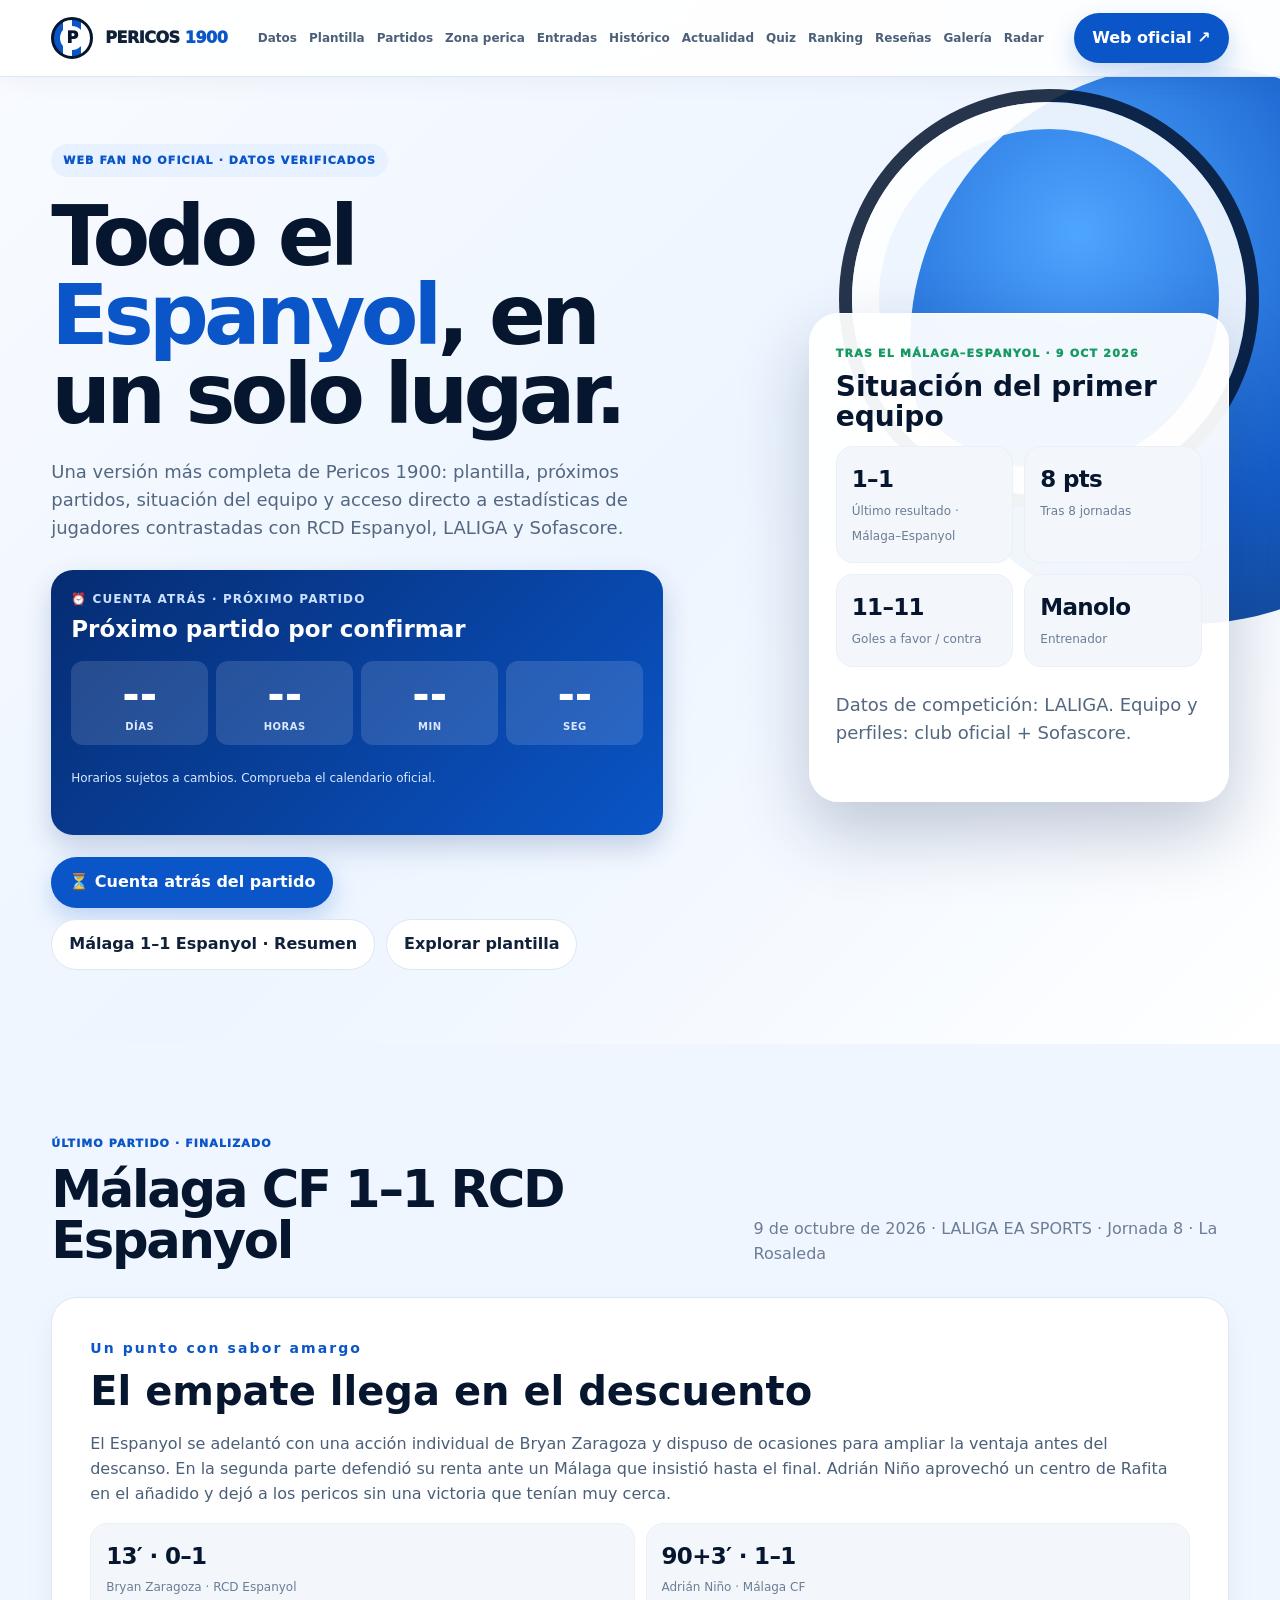
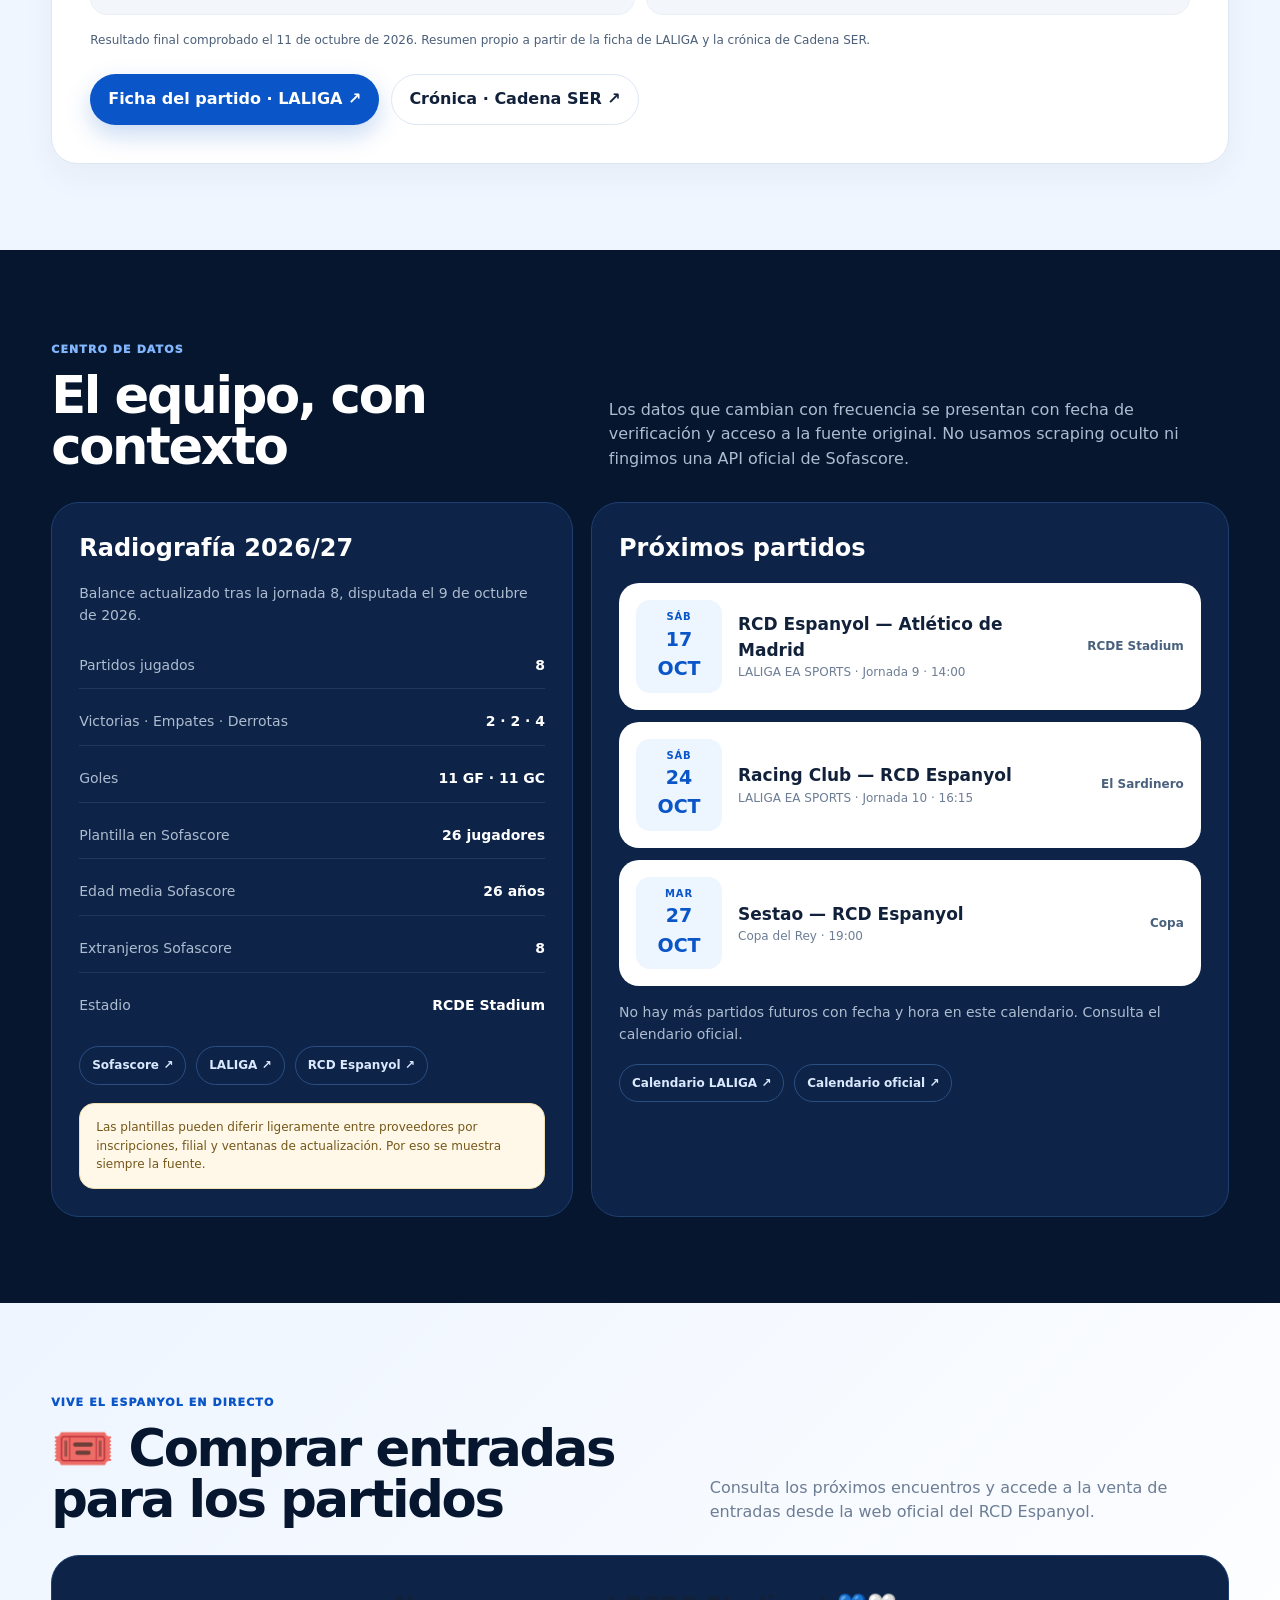
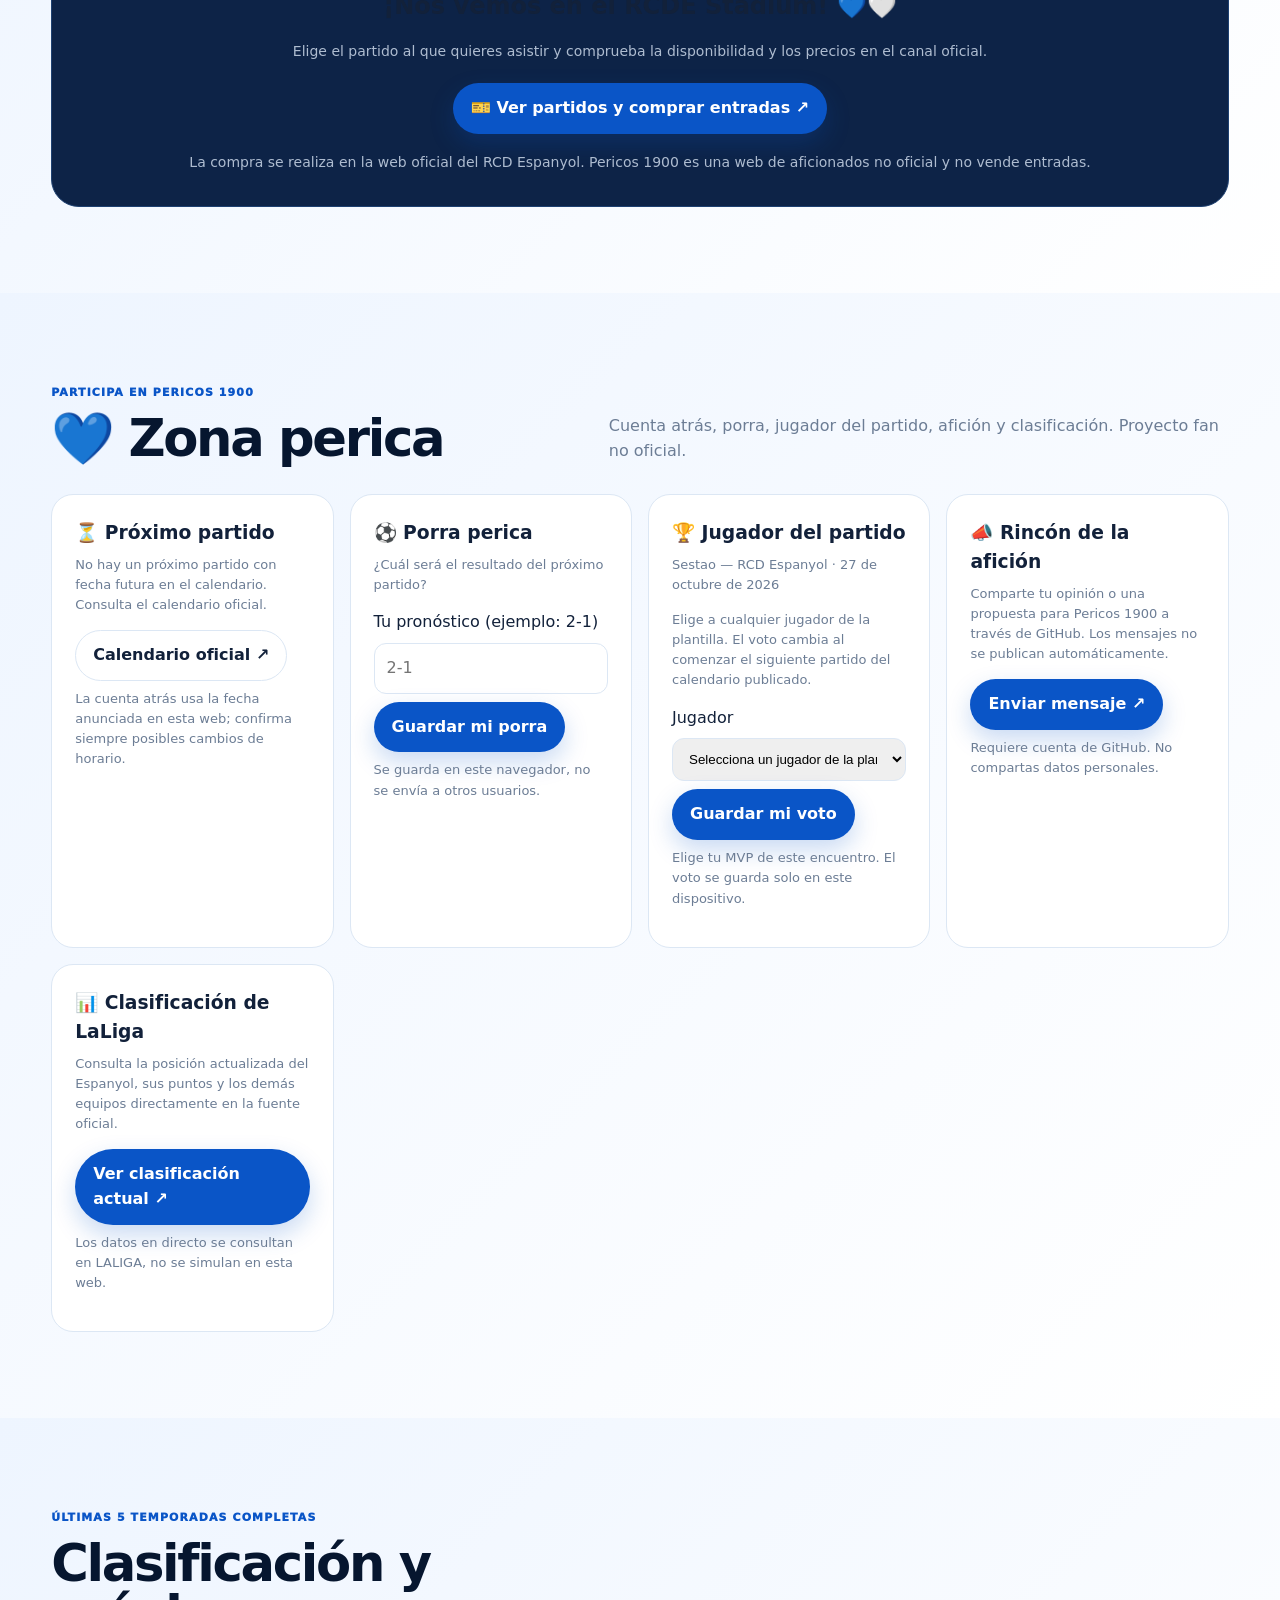
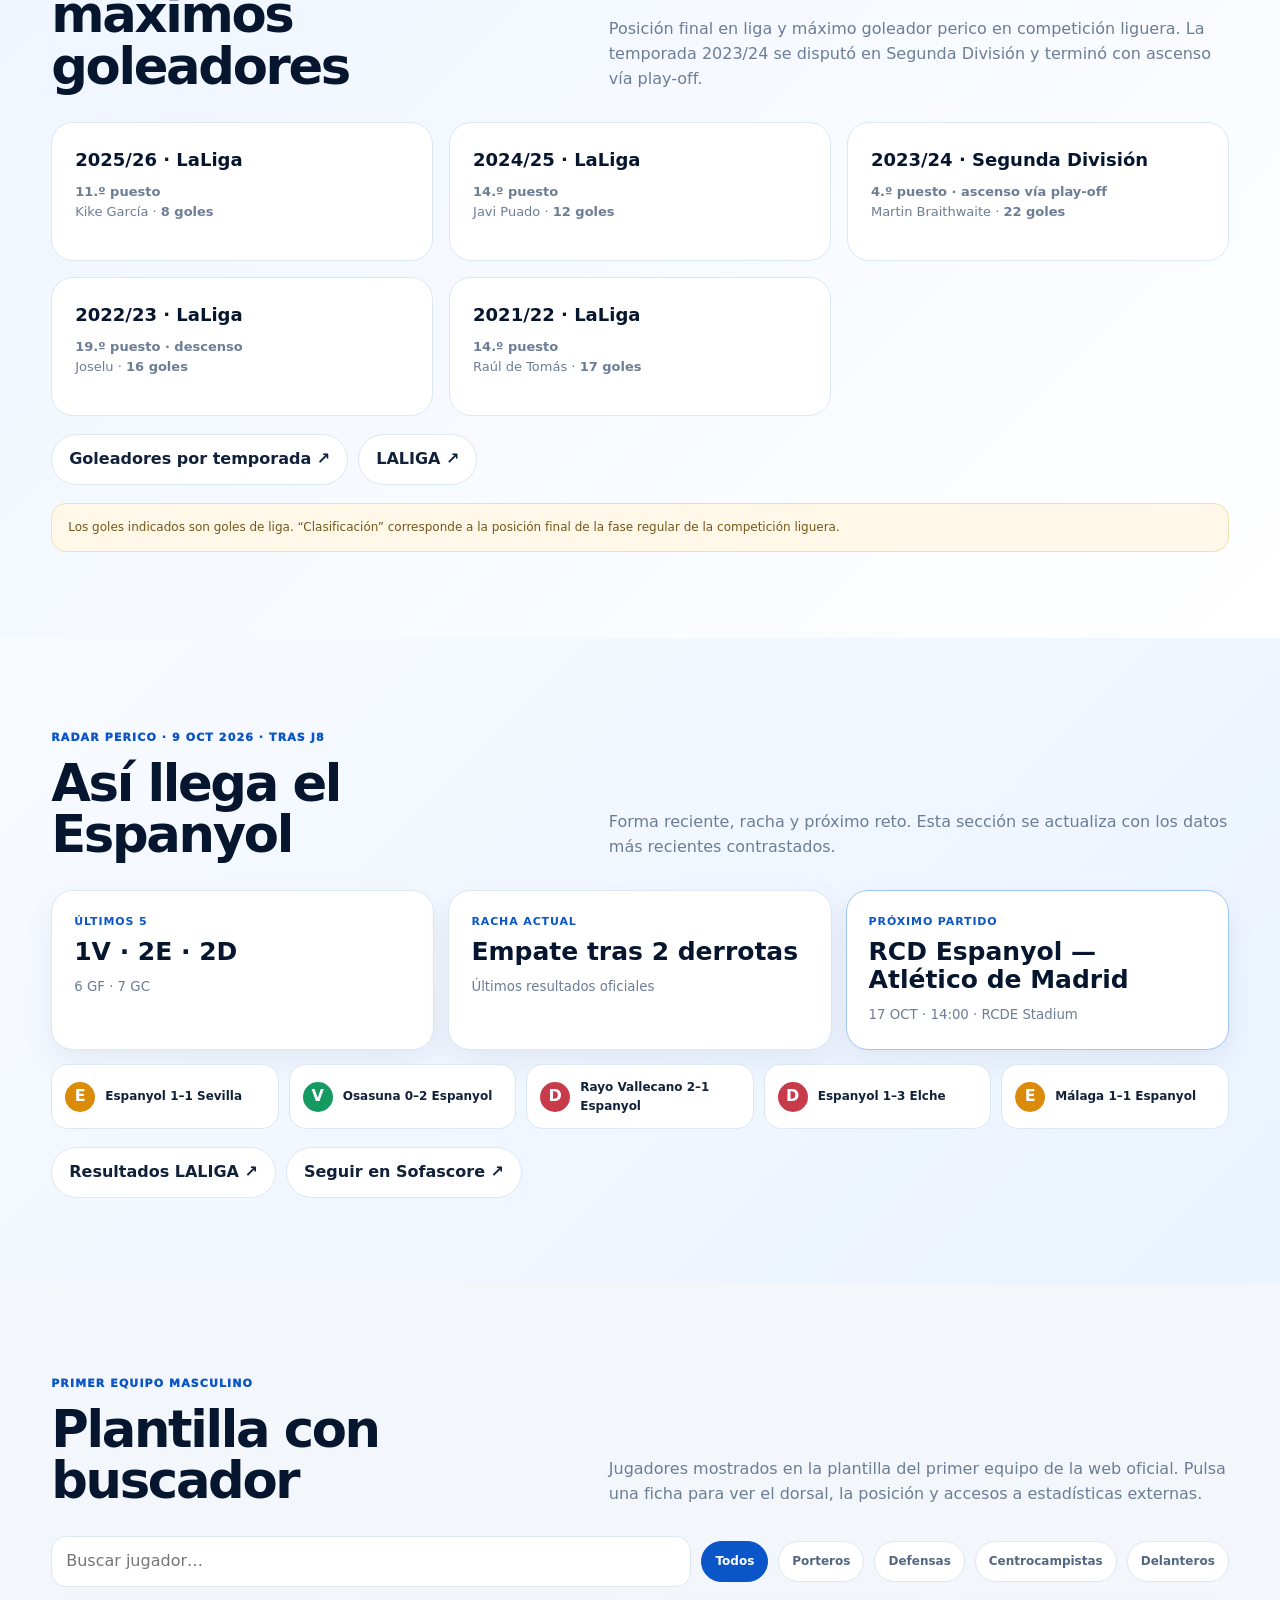
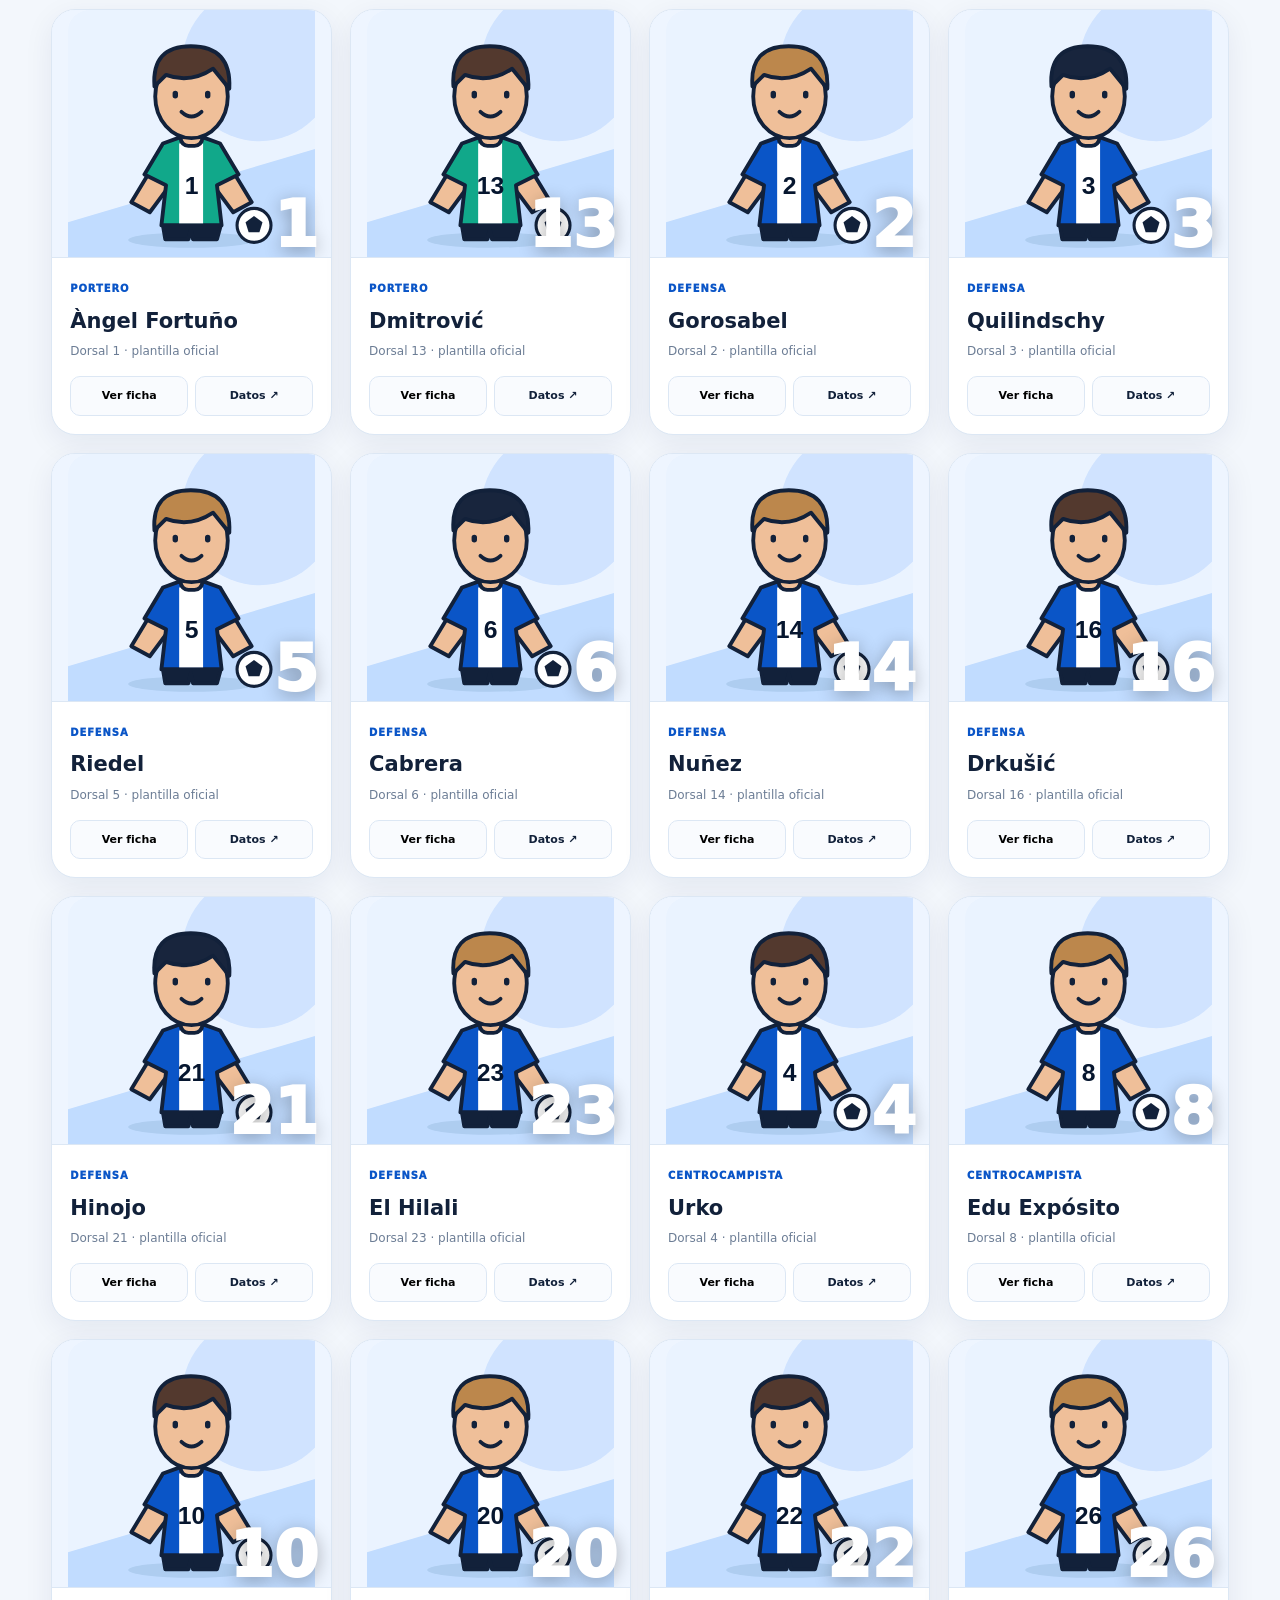
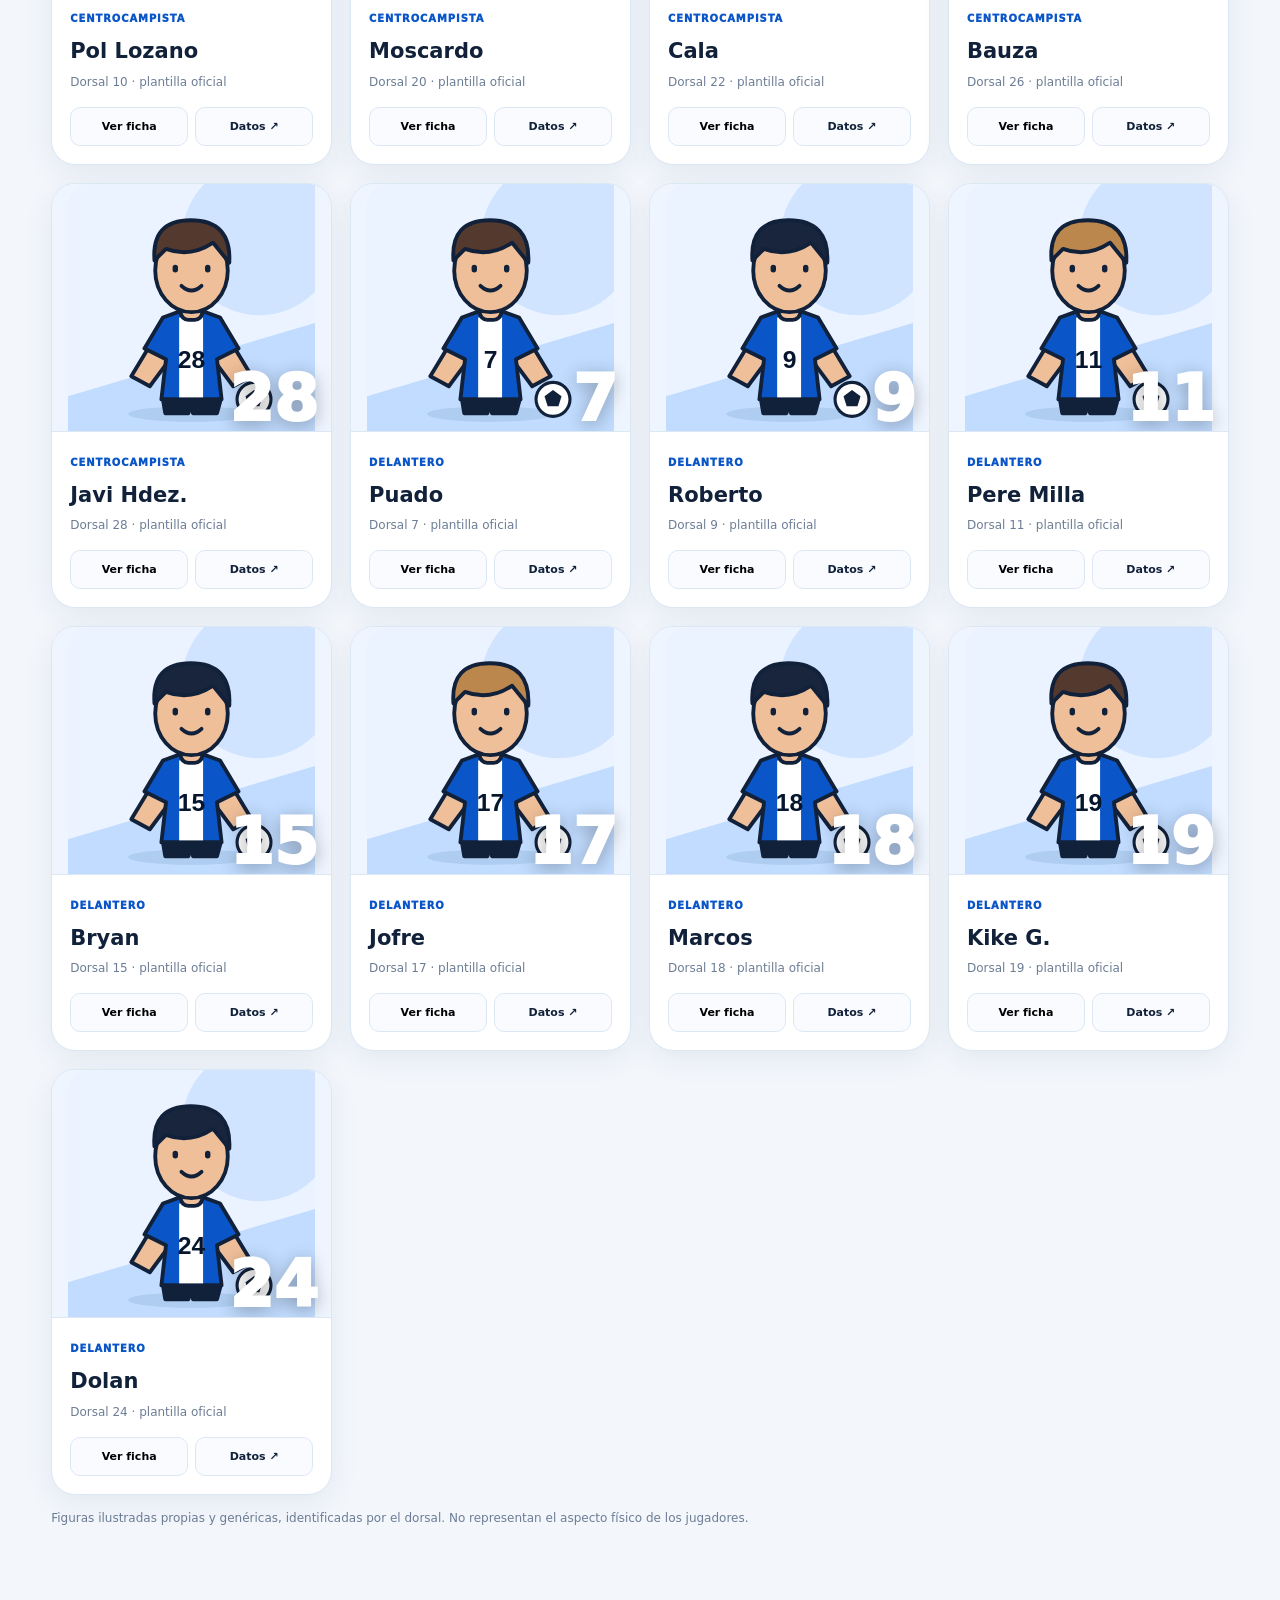
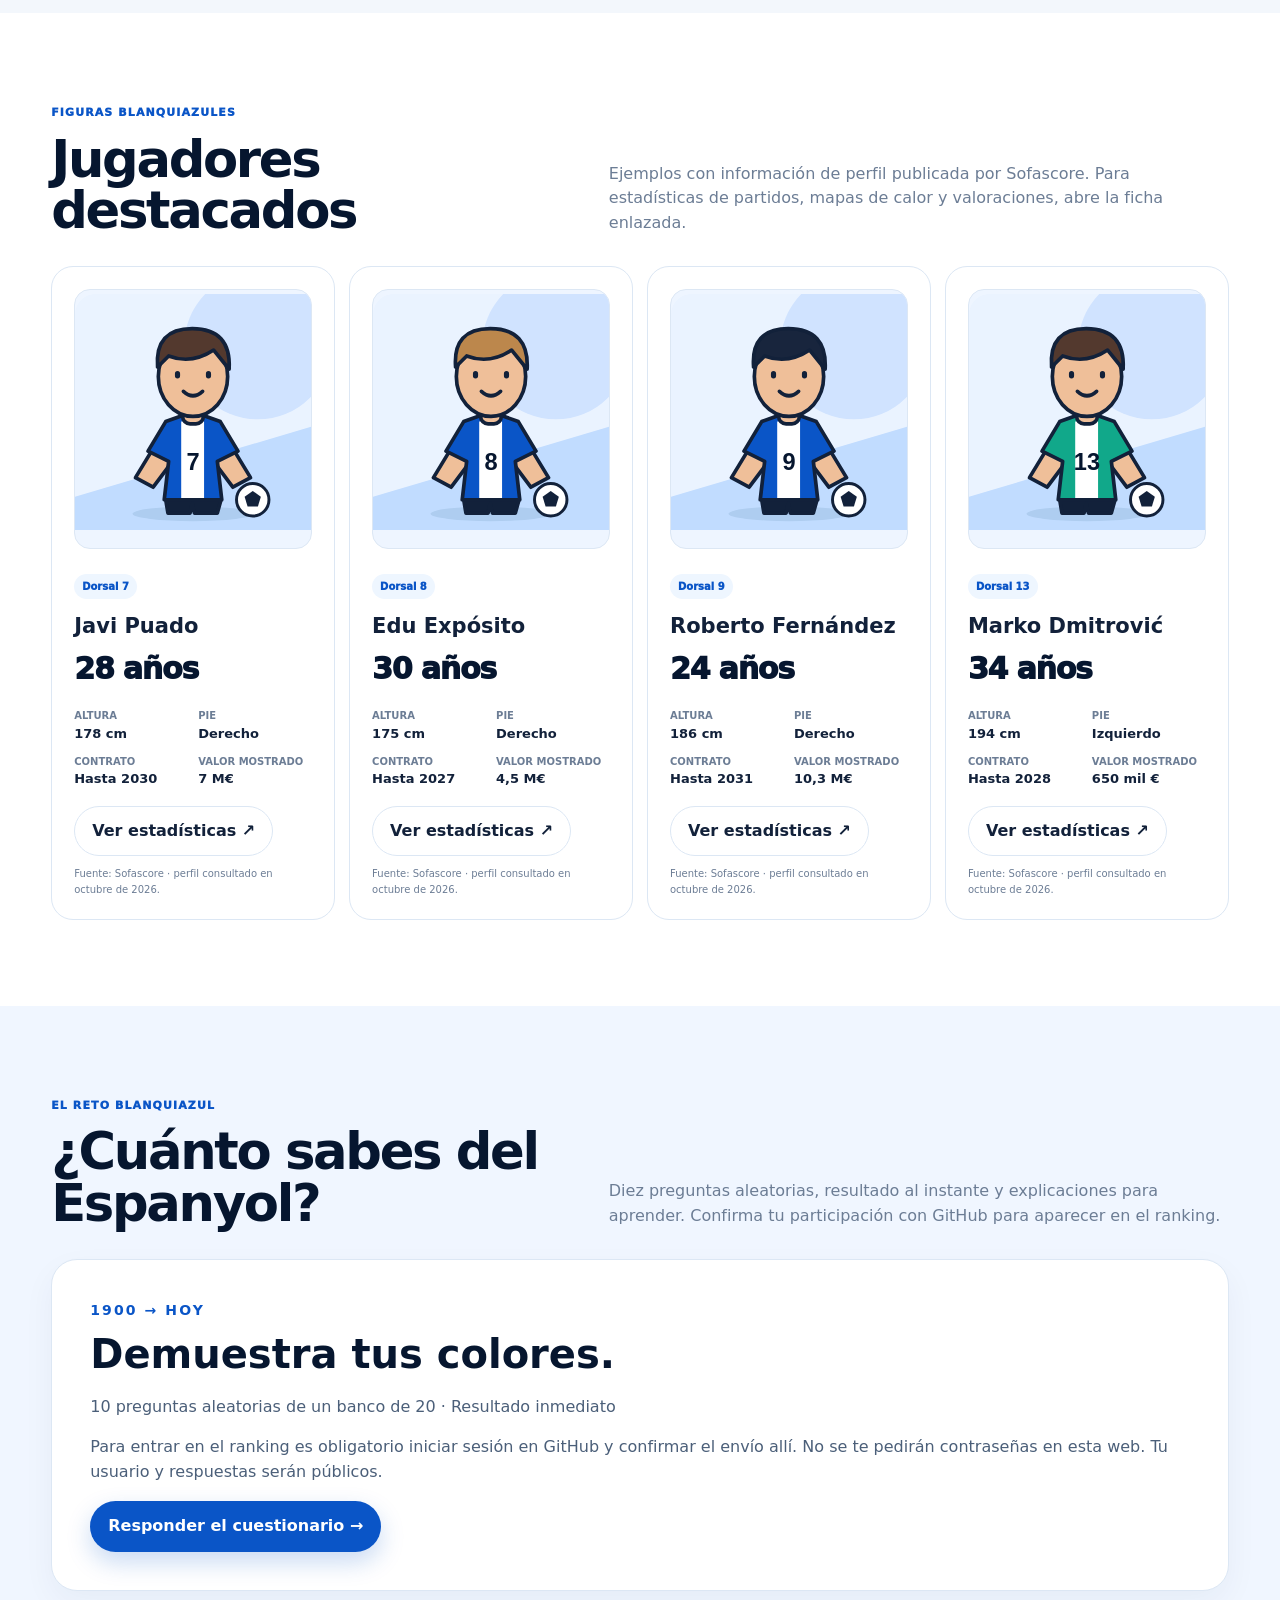
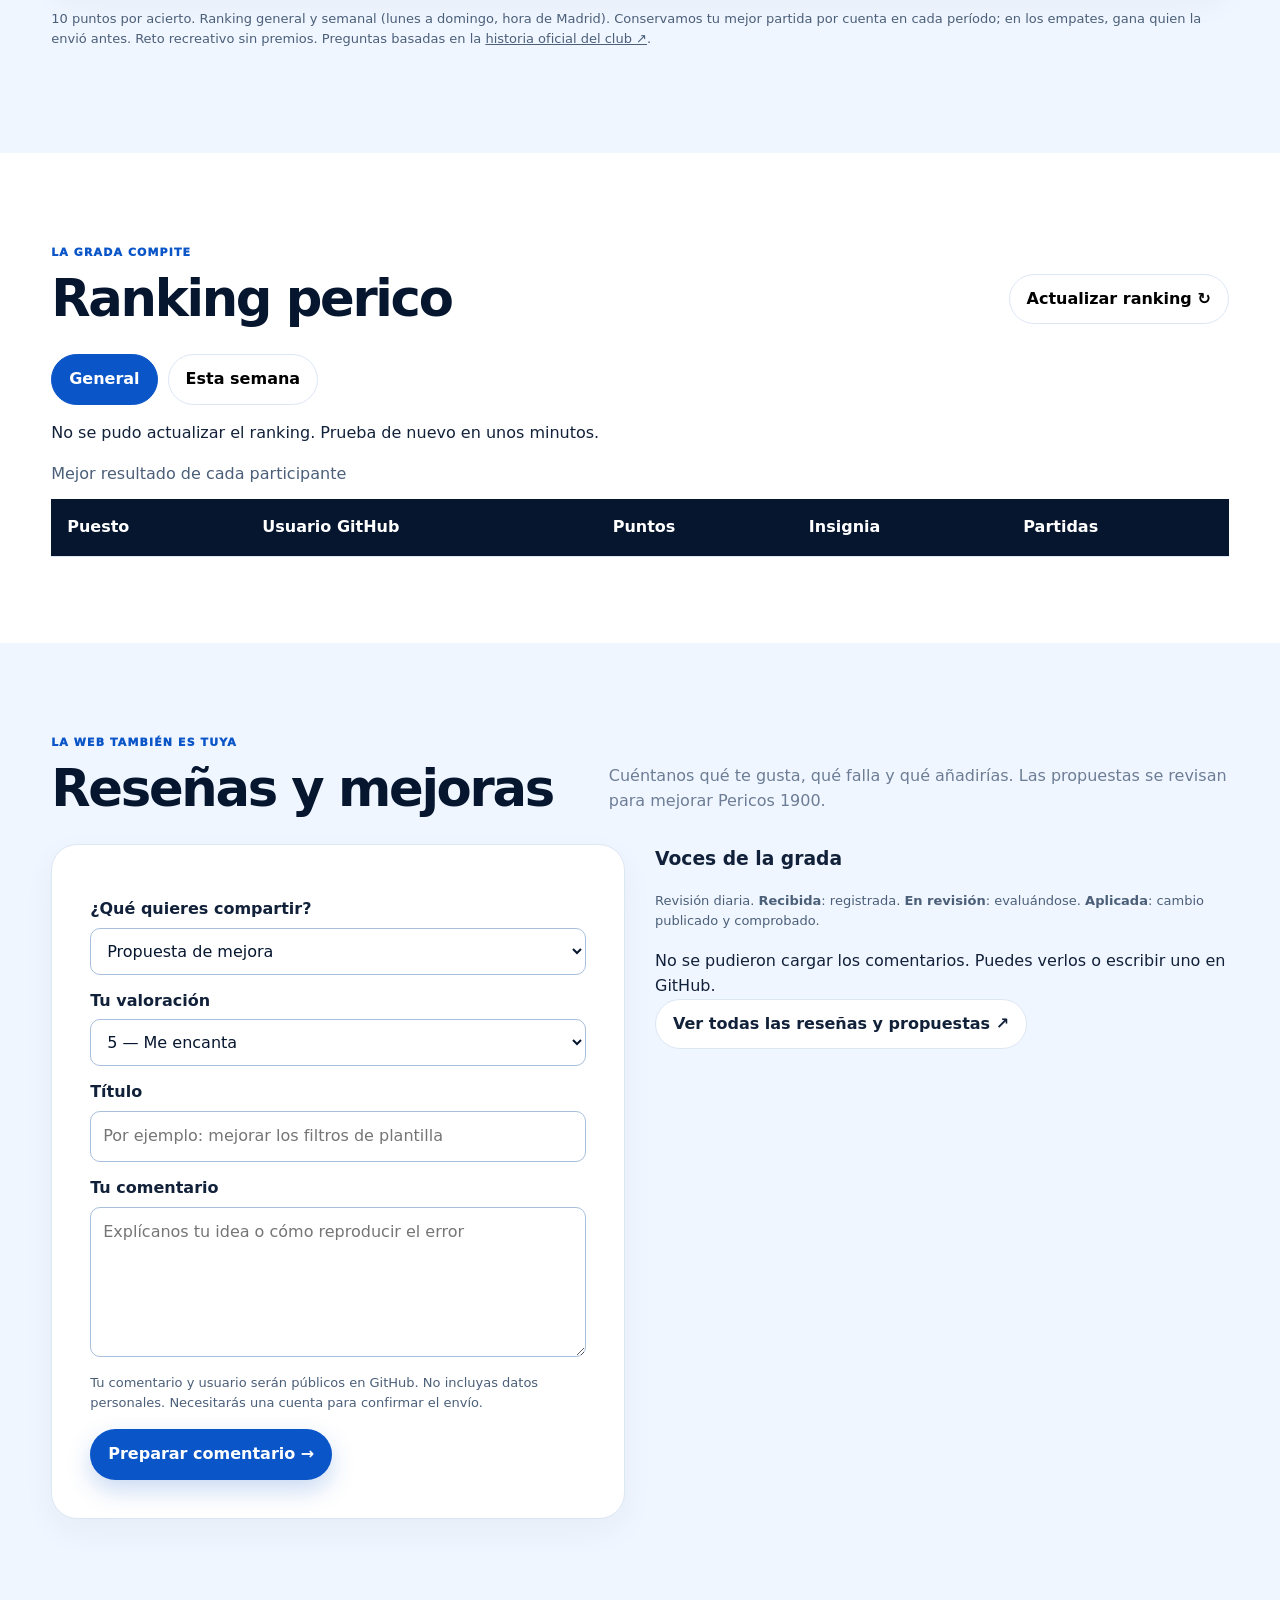
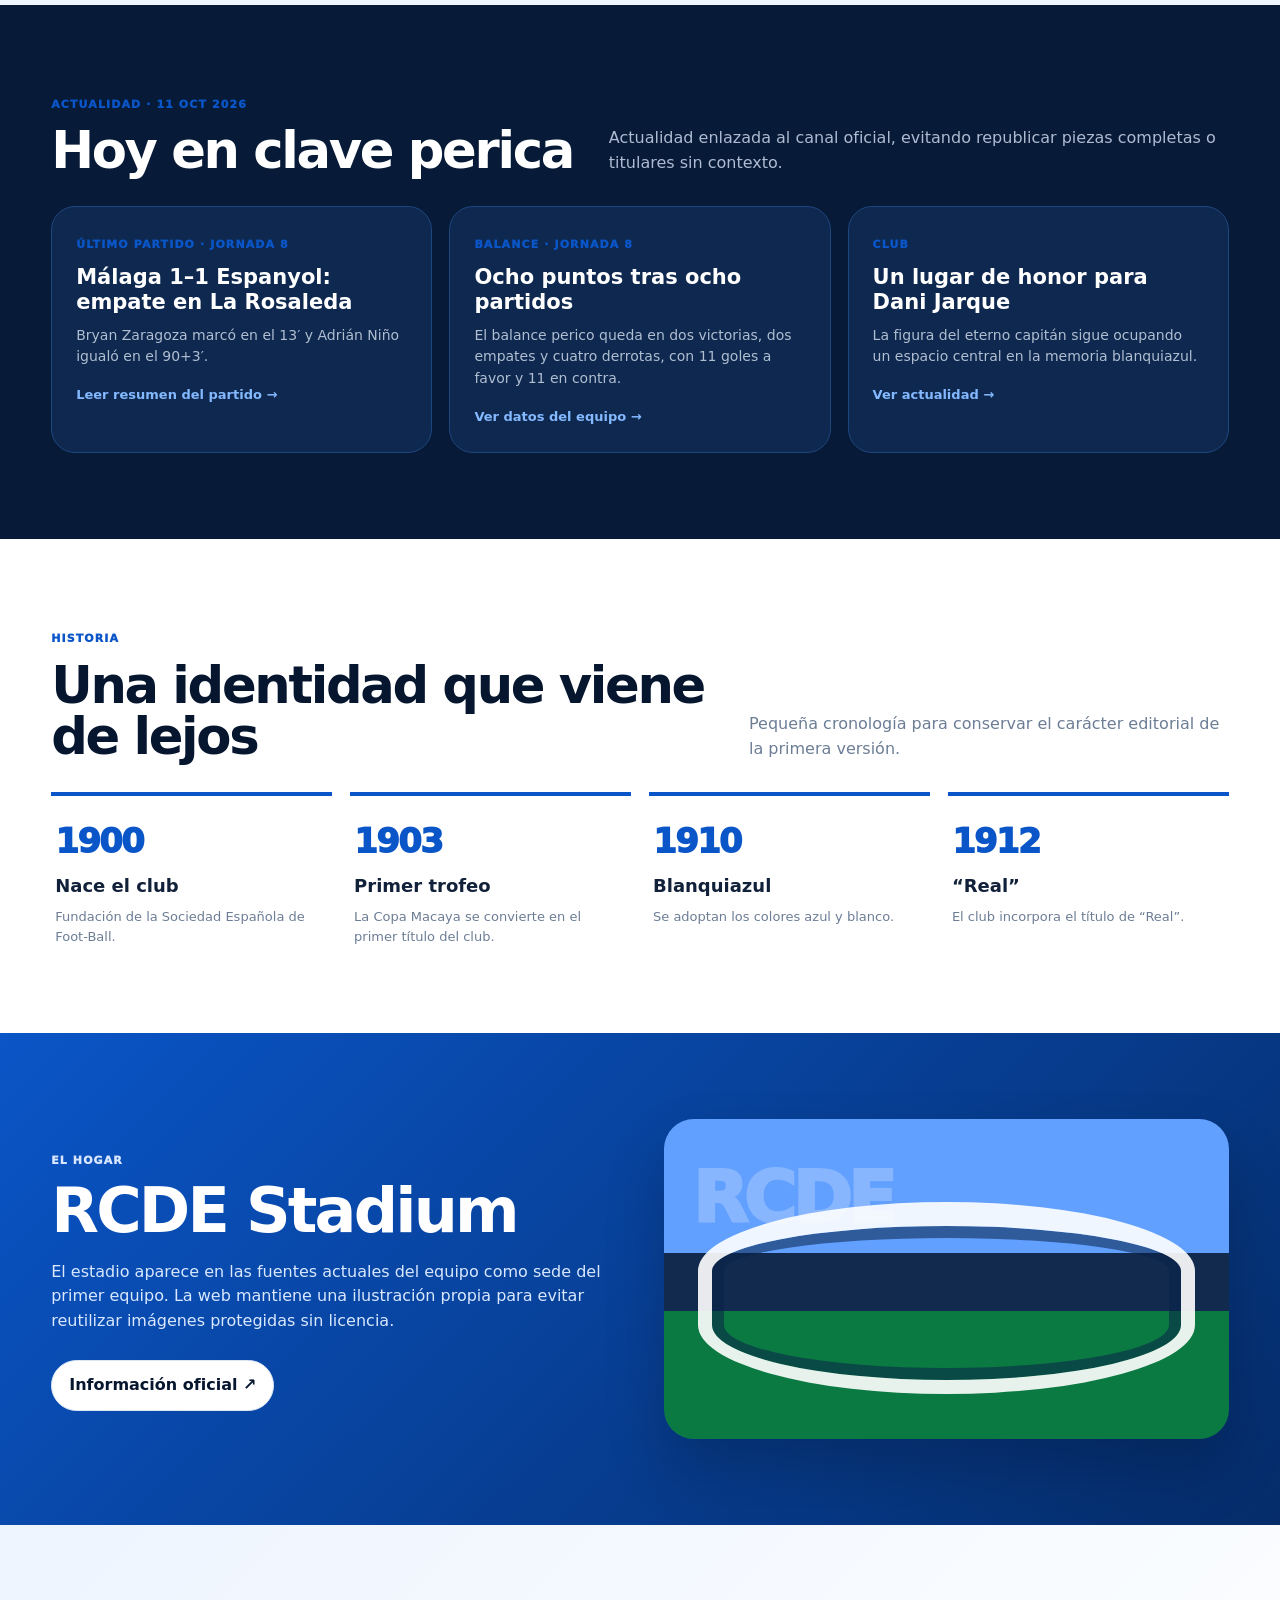
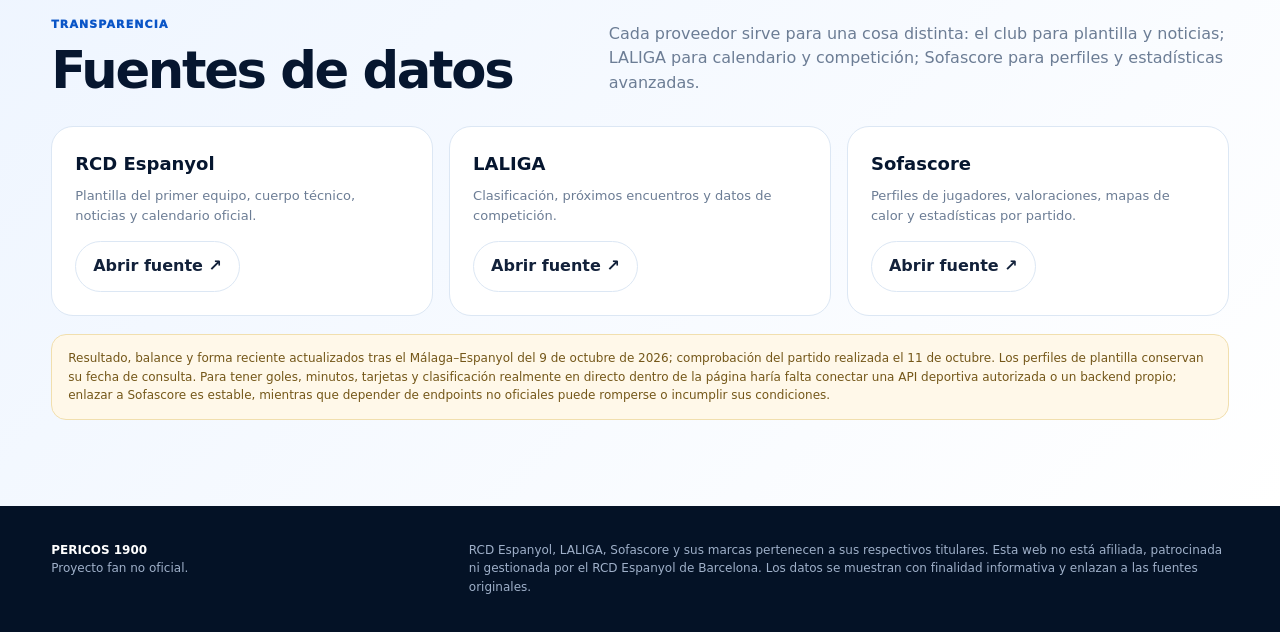
==== commit 6886344d: "MVP: plantilla completa y votos independientes con cambio automático por partido" ====
--- a/index.html
+++ b/index.html
@@ -31,7 +31,7 @@
 </div></section>
 
 
-<section class="community-zone" id="ultimo-partido" aria-labelledby="ultimo-partido-titulo"><div class="wrap">
+<section class="community-zone" id="ultimo-partido" data-mvp-match="2026-liga-j8" data-kickoff="2026-10-09T21:00:00+02:00" data-match-name="Málaga CF — RCD Espanyol" aria-labelledby="ultimo-partido-titulo"><div class="wrap">
   <div class="section-head"><div><span class="tag">Último partido · Finalizado</span><h2 id="ultimo-partido-titulo">Málaga CF 1–1 RCD Espanyol</h2></div><p><time datetime="2026-10-09">9 de octubre de 2026</time> · LALIGA EA SPORTS · Jornada 8 · La Rosaleda</p></div>
   <article class="community-card">
     <span class="quiz-kicker">Un punto con sabor amargo</span>
@@ -56,9 +56,9 @@
       <div class="note">Las plantillas pueden diferir ligeramente entre proveedores por inscripciones, filial y ventanas de actualización. Por eso se muestra siempre la fuente.</div>
     </div>
     <div class="panel" id="partidos"><h3>Próximos partidos</h3><div class="fixtures">
-      <div class="fixture"><div class="datebox"><small>Sáb</small><b>17 OCT</b></div><div><h4>RCD Espanyol — Atlético de Madrid</h4><p>LALIGA EA SPORTS · Jornada 9 · 14:00</p></div><div class="venue">RCDE Stadium</div></div>
-      <div class="fixture"><div class="datebox"><small>Sáb</small><b>24 OCT</b></div><div><h4>Racing Club — RCD Espanyol</h4><p>LALIGA EA SPORTS · Jornada 10 · 16:15</p></div><div class="venue">El Sardinero</div></div>
-      <div class="fixture"><div class="datebox"><small>Mar</small><b>27 OCT</b></div><div><h4>Sestao — RCD Espanyol</h4><p>Copa del Rey · 19:00</p></div><div class="venue">Copa</div></div>
+      <div class="fixture" data-mvp-match="2026-liga-j9" data-kickoff="2026-10-17T14:00:00+02:00" data-match-name="RCD Espanyol — Atlético de Madrid"><div class="datebox"><small>Sáb</small><b>17 OCT</b></div><div><h4>RCD Espanyol — Atlético de Madrid</h4><p>LALIGA EA SPORTS · Jornada 9 · 14:00</p></div><div class="venue">RCDE Stadium</div></div>
+      <div class="fixture" data-mvp-match="2026-liga-j10" data-kickoff="2026-10-24T16:15:00+02:00" data-match-name="Racing Club — RCD Espanyol"><div class="datebox"><small>Sáb</small><b>24 OCT</b></div><div><h4>Racing Club — RCD Espanyol</h4><p>LALIGA EA SPORTS · Jornada 10 · 16:15</p></div><div class="venue">El Sardinero</div></div>
+      <div class="fixture" data-mvp-match="2026-copa-sestao" data-kickoff="2026-10-27T19:00:00+01:00" data-match-name="Sestao — RCD Espanyol"><div class="datebox"><small>Mar</small><b>27 OCT</b></div><div><h4>Sestao — RCD Espanyol</h4><p>Copa del Rey · 19:00</p></div><div class="venue">Copa</div></div>
     </div><div class="fixture-countdowns" id="fixture-countdowns" aria-label="Cuentas atrás de los próximos partidos"></div><div class="sources-strip"><a class="source-pill" href="https://www.laliga.com/clubes/rcd-espanyol/proximos-partidos" target="_blank" rel="noopener">Calendario LALIGA ↗</a><a class="source-pill" href="https://www.rcdespanyol.com/es/proximos-partidos" target="_blank" rel="noopener">Calendario oficial ↗</a></div></div>
   </div>
 </div></section>
@@ -79,12 +79,12 @@
 <div class="source-cards" style="grid-template-columns:repeat(auto-fit,minmax(240px,1fr))">
 <article class="source-card"><h3>⏳ Próximo partido</h3><p id="pericos-countdown">Consulta el calendario oficial para confirmar el siguiente encuentro.</p><a class="btn ghost" href="https://www.rcdespanyol.com/es/proximos-partidos" target="_blank" rel="noopener noreferrer">Calendario oficial ↗</a><p class="src">La cuenta atrás usa la fecha anunciada en esta web; confirma siempre posibles cambios de horario.</p></article>
 <article class="source-card"><h3>⚽ Porra perica</h3><p>¿Cuál será el resultado del próximo partido?</p><form id="pericos-prediction"><label for="pericos-score">Tu pronóstico (ejemplo: 2-1)</label><input id="pericos-score" aria-label="Pronóstico de resultado" placeholder="2-1" pattern="[0-9]{1,2}-[0-9]{1,2}" required style="width:100%;padding:12px;border:1px solid #dce7f4;border-radius:12px;margin:8px 0"><button class="btn primary" type="submit">Guardar mi porra</button></form><p id="pericos-prediction-status" aria-live="polite" class="src">Se guarda en este navegador, no se envía a otros usuarios.</p></article>
-<article class="source-card"><h3>🏆 Jugador del partido</h3><p>Elige a tu MVP perico.</p><form id="pericos-mvp-form"><label for="pericos-mvp">Jugador</label><select id="pericos-mvp" required style="width:100%;padding:12px;border:1px solid #dce7f4;border-radius:12px;margin:8px 0"><option value="">Selecciona un jugador de la plantilla</option></select><button class="btn primary" type="submit">Guardar mi voto</button></form><p id="pericos-mvp-status" class="src" aria-live="polite">Voto personal guardado en este dispositivo; no es una votación global.</p></article>
+<article class="source-card"><h3>🏆 Jugador del partido</h3><p id="pericos-mvp-match" aria-live="polite">Cargando el partido…</p><p>Elige a cualquier jugador de la plantilla. El voto cambia al comenzar el siguiente partido del calendario publicado.</p><form id="pericos-mvp-form"><label for="pericos-mvp">Jugador</label><select id="pericos-mvp" required style="width:100%;padding:12px;border:1px solid #dce7f4;border-radius:12px;margin:8px 0"><option value="">Selecciona un jugador de la plantilla</option></select><button class="btn primary" type="submit">Guardar mi voto</button></form><p id="pericos-mvp-status" class="src" aria-live="polite">Voto personal guardado en este dispositivo; no es una votación global.</p></article>
 <article class="source-card"><h3>📣 Rincón de la afición</h3><p>Comparte tu opinión o una propuesta para Pericos 1900 a través de GitHub. Los mensajes no se publican automáticamente.</p><a class="btn primary" href="https://github.com/daniferjim20082008-cloud/pericos1900/issues/new?title=Mensaje%20de%20la%20afici%C3%B3n" target="_blank" rel="noopener noreferrer">Enviar mensaje ↗</a><p class="src">Requiere cuenta de GitHub. No compartas datos personales.</p></article>
 <article class="source-card"><h3>📊 Clasificación de LaLiga</h3><p>Consulta la posición actualizada del Espanyol, sus puntos y los demás equipos directamente en la fuente oficial.</p><a class="btn primary" href="https://www.laliga.com/laliga-easports/clasificacion" target="_blank" rel="noopener noreferrer">Ver clasificación actual ↗</a><p class="src">Los datos en directo se consultan en LALIGA, no se simulan en esta web.</p></article>
 </div></div></section>
 <script>
-(()=>{const $=id=>document.getElementById(id);const fixtures=[...document.querySelectorAll('#partidos .fixture')];const months={ENE:0,FEB:1,MAR:2,ABR:3,MAY:4,JUN:5,JUL:6,AGO:7,SEP:8,OCT:9,NOV:10,DIC:11};const clock=$('pericos-countdown');function nextMatch(){const now=Date.now();return fixtures.map(f=>{const label=f.querySelector('.datebox b')?.textContent||'';const m=label.match(/([0-9]{1,2}) +([A-ZÁÉÍÓÚ]+)/);const h=(f.querySelector('p')?.textContent||'').match(/([0-9]{1,2}):([0-9]{2})/);if(!m||months[m[2]]===undefined)return null;const d=new Date(2026,months[m[2]],Number(m[1]),h?Number(h[1]):21,h?Number(h[2]):0);return{date:d,name:f.querySelector('h4')?.textContent||'RCD Espanyol'}}).filter(x=>x&&x.date.getTime()>now).sort((a,b)=>a.date-b.date)[0]}function updateFixtureClocks(){const target=$('fixture-countdowns');if(!target)return;const now=Date.now();const items=fixtures.map(f=>{const m=(f.querySelector('.datebox b')?.textContent||'').match(/([0-9]{1,2}) +([A-ZÁÉÍÓÚ]+)/);const h=(f.querySelector('p')?.textContent||'').match(/([0-9]{1,2}):([0-9]{2})/);if(!m||months[m[2]]===undefined||!h)return null;return{date:new Date(2026,months[m[2]],Number(m[1]),Number(h[1]),Number(h[2])),name:f.querySelector('h4')?.textContent||'Partido'}}).filter(x=>x&&x.date.getTime()>now).sort((a,b)=>a.date-b.date);target.replaceChildren();if(!items.length){const p=document.createElement('p');p.textContent='No hay más partidos futuros con fecha y hora en este calendario. Consulta el calendario oficial.';target.append(p);return}for(const match of items){const s=Math.max(0,Math.floor((match.date.getTime()-now)/1000));const card=document.createElement('div');card.className='fixture-countdown-card';const title=document.createElement('strong');title.textContent=match.name;const digits=document.createElement('span');digits.className='fixture-countdown-time';digits.textContent=Math.floor(s/86400)+'d '+String(Math.floor(s%86400/3600)).padStart(2,'0')+'h '+String(Math.floor(s%3600/60)).padStart(2,'0')+'m '+String(s%60).padStart(2,'0')+'s';card.append(title,digits);target.append(card)}}function tick(){const next=nextMatch();if(!next){clock.textContent='No hay un próximo partido con fecha futura en el calendario. Consulta el calendario oficial.';$('match-clock-opponent').textContent='Próximo partido por confirmar';['days','hours','minutes','seconds'].forEach(k=>$('match-'+k).textContent='--');return}const t=Math.max(0,Math.floor((next.date.getTime()-Date.now())/1000));const d=Math.floor(t/86400),h=Math.floor(t%86400/3600),m=Math.floor(t%3600/60),s=t%60;$('match-clock-opponent').textContent=next.name;[['days',d],['hours',h],['minutes',m],['seconds',s]].forEach(([k,v])=>$('match-'+k).textContent=String(v).padStart(2,'0'));clock.textContent=next.name+' · Faltan '+d+' días, '+h+' h, '+m+' min y '+s+' s.'}tick();updateFixtureClocks();setInterval(()=>{tick();updateFixtureClocks()},1000);function wire(formId,inputId,statusId,key,word){$(formId)?.addEventListener('submit',e=>{e.preventDefault();const val=$(inputId).value.trim();if(!val)return;try{localStorage.setItem(key,val);$(statusId).textContent=word+': '+val+' (guardado en este dispositivo).'}catch{$(statusId).textContent=word+': '+val+' (no se pudo guardar permanentemente).'}});try{const old=localStorage.getItem(key);if(old){$(inputId).value=old;$(statusId).textContent=word+': '+old+' (guardado en este dispositivo).'}}catch{}}const mvpSelect=$('pericos-mvp');const names=[...document.querySelectorAll('#playerGrid .player')].map(el=>el.querySelector('h3')?.textContent?.trim()).filter(Boolean);if(names.length){names.forEach(name=>{const option=document.createElement('option');option.value=name;option.textContent=name;mvpSelect.append(option)})}else{const option=document.createElement('option');option.value='Otro jugador';option.textContent='Otro jugador';mvpSelect.append(option)}wire('pericos-prediction','pericos-score','pericos-prediction-status','pericos1900_prediction','Tu porra');wire('pericos-mvp-form','pericos-mvp','pericos-mvp-status','pericos1900_mvp','Tu MVP');})();
+(()=>{const $=id=>document.getElementById(id);const fixtures=[...document.querySelectorAll('#partidos .fixture')];const months={ENE:0,FEB:1,MAR:2,ABR:3,MAY:4,JUN:5,JUL:6,AGO:7,SEP:8,OCT:9,NOV:10,DIC:11};const clock=$('pericos-countdown');function nextMatch(){const now=Date.now();return fixtures.map(f=>{const label=f.querySelector('.datebox b')?.textContent||'';const m=label.match(/([0-9]{1,2}) +([A-ZÁÉÍÓÚ]+)/);const h=(f.querySelector('p')?.textContent||'').match(/([0-9]{1,2}):([0-9]{2})/);if(!m||months[m[2]]===undefined)return null;const d=new Date(2026,months[m[2]],Number(m[1]),h?Number(h[1]):21,h?Number(h[2]):0);return{date:d,name:f.querySelector('h4')?.textContent||'RCD Espanyol'}}).filter(x=>x&&x.date.getTime()>now).sort((a,b)=>a.date-b.date)[0]}function updateFixtureClocks(){const target=$('fixture-countdowns');if(!target)return;const now=Date.now();const items=fixtures.map(f=>{const m=(f.querySelector('.datebox b')?.textContent||'').match(/([0-9]{1,2}) +([A-ZÁÉÍÓÚ]+)/);const h=(f.querySelector('p')?.textContent||'').match(/([0-9]{1,2}):([0-9]{2})/);if(!m||months[m[2]]===undefined||!h)return null;return{date:new Date(2026,months[m[2]],Number(m[1]),Number(h[1]),Number(h[2])),name:f.querySelector('h4')?.textContent||'Partido'}}).filter(x=>x&&x.date.getTime()>now).sort((a,b)=>a.date-b.date);target.replaceChildren();if(!items.length){const p=document.createElement('p');p.textContent='No hay más partidos futuros con fecha y hora en este calendario. Consulta el calendario oficial.';target.append(p);return}for(const match of items){const s=Math.max(0,Math.floor((match.date.getTime()-now)/1000));const card=document.createElement('div');card.className='fixture-countdown-card';const title=document.createElement('strong');title.textContent=match.name;const digits=document.createElement('span');digits.className='fixture-countdown-time';digits.textContent=Math.floor(s/86400)+'d '+String(Math.floor(s%86400/3600)).padStart(2,'0')+'h '+String(Math.floor(s%3600/60)).padStart(2,'0')+'m '+String(s%60).padStart(2,'0')+'s';card.append(title,digits);target.append(card)}}function tick(){const next=nextMatch();if(!next){clock.textContent='No hay un próximo partido con fecha futura en el calendario. Consulta el calendario oficial.';$('match-clock-opponent').textContent='Próximo partido por confirmar';['days','hours','minutes','seconds'].forEach(k=>$('match-'+k).textContent='--');return}const t=Math.max(0,Math.floor((next.date.getTime()-Date.now())/1000));const d=Math.floor(t/86400),h=Math.floor(t%86400/3600),m=Math.floor(t%3600/60),s=t%60;$('match-clock-opponent').textContent=next.name;[['days',d],['hours',h],['minutes',m],['seconds',s]].forEach(([k,v])=>$('match-'+k).textContent=String(v).padStart(2,'0'));clock.textContent=next.name+' · Faltan '+d+' días, '+h+' h, '+m+' min y '+s+' s.'}tick();updateFixtureClocks();setInterval(()=>{tick();updateFixtureClocks()},1000);function wire(formId,inputId,statusId,key,word){$(formId)?.addEventListener('submit',e=>{e.preventDefault();const val=$(inputId).value.trim();if(!val)return;try{localStorage.setItem(key,val);$(statusId).textContent=word+': '+val+' (guardado en este dispositivo).'}catch{$(statusId).textContent=word+': '+val+' (no se pudo guardar permanentemente).'}});try{const old=localStorage.getItem(key);if(old){$(inputId).value=old;$(statusId).textContent=word+': '+old+' (guardado en este dispositivo).'}}catch{}}wire('pericos-prediction','pericos-score','pericos-prediction-status','pericos1900_prediction','Tu porra');})();
 </script>
 
 <section class="source-section" id="historico"><div class="wrap">
@@ -153,6 +153,7 @@
 <div class="modal" id="playerModal" aria-hidden="true"><div class="modal-card"><div class="modal-top"><div><span class="tag" id="mRole">Jugador</span><h3 id="mName">Jugador</h3><p class="modal-meta" id="mMeta"></p></div><button class="close" id="closeModal" aria-label="Cerrar">×</button></div><div class="modal-stats"><div class="modal-stat"><small>Dorsal</small><b id="mNumber"></b></div><div class="modal-stat"><small>Posición</small><b id="mPosition"></b></div><div class="modal-stat"><small>Fuente plantilla</small><b>RCD Espanyol</b></div><div class="modal-stat"><small>Datos avanzados</small><b>Sofascore / LALIGA</b></div></div><div class="modal-actions"><a class="btn primary" id="mOfficial" href="https://www.rcdespanyol.com/es/equipos/rcd-espanyol/1" target="_blank" rel="noopener">Plantilla oficial ↗</a><a class="btn ghost" id="mSofa" href="https://www.sofascore.com/es/football/team/espanyol/2814" target="_blank" rel="noopener">Sofascore ↗</a></div></div></div>
 <script src="avatar.js"></script>
 <script src="app.js"></script>
+<script src="mvp.js" defer></script>
 <script src="quiz-core.js" defer></script>
 <script src="community.js" defer></script>
 </body>
